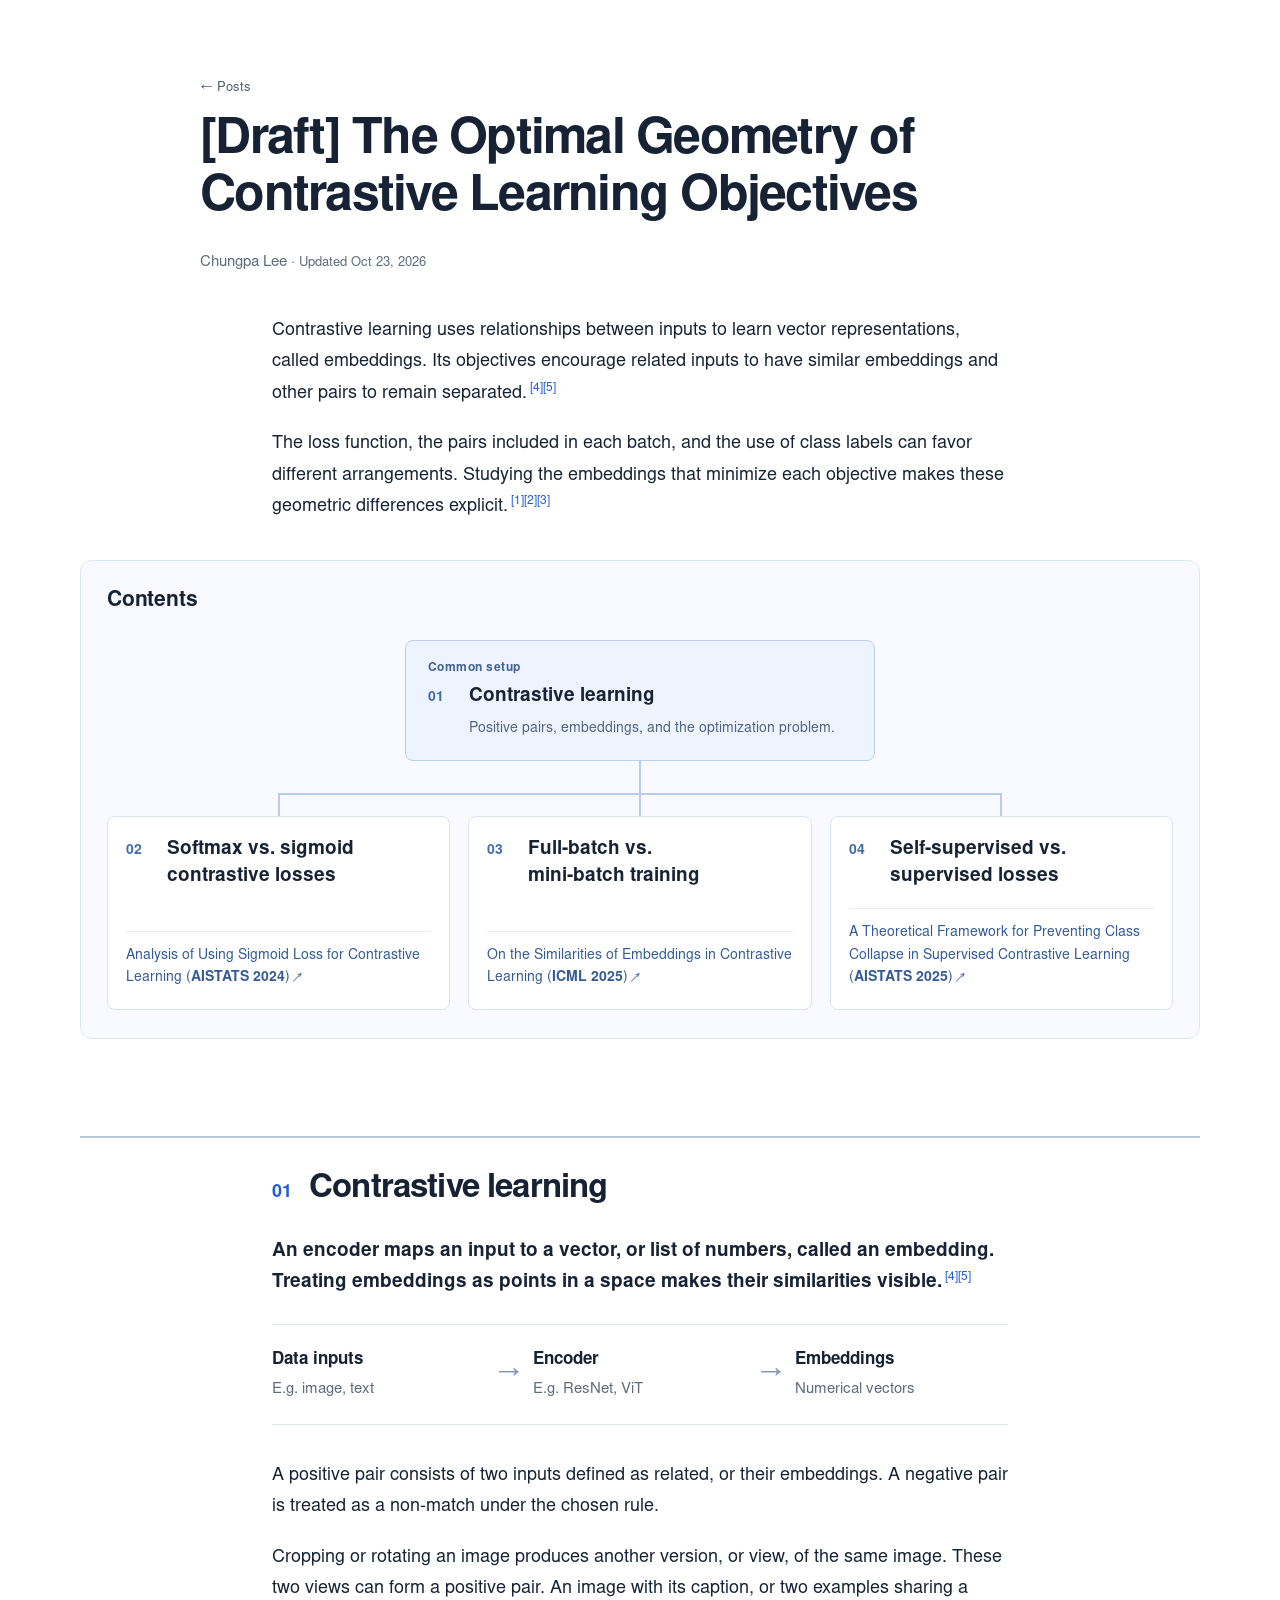
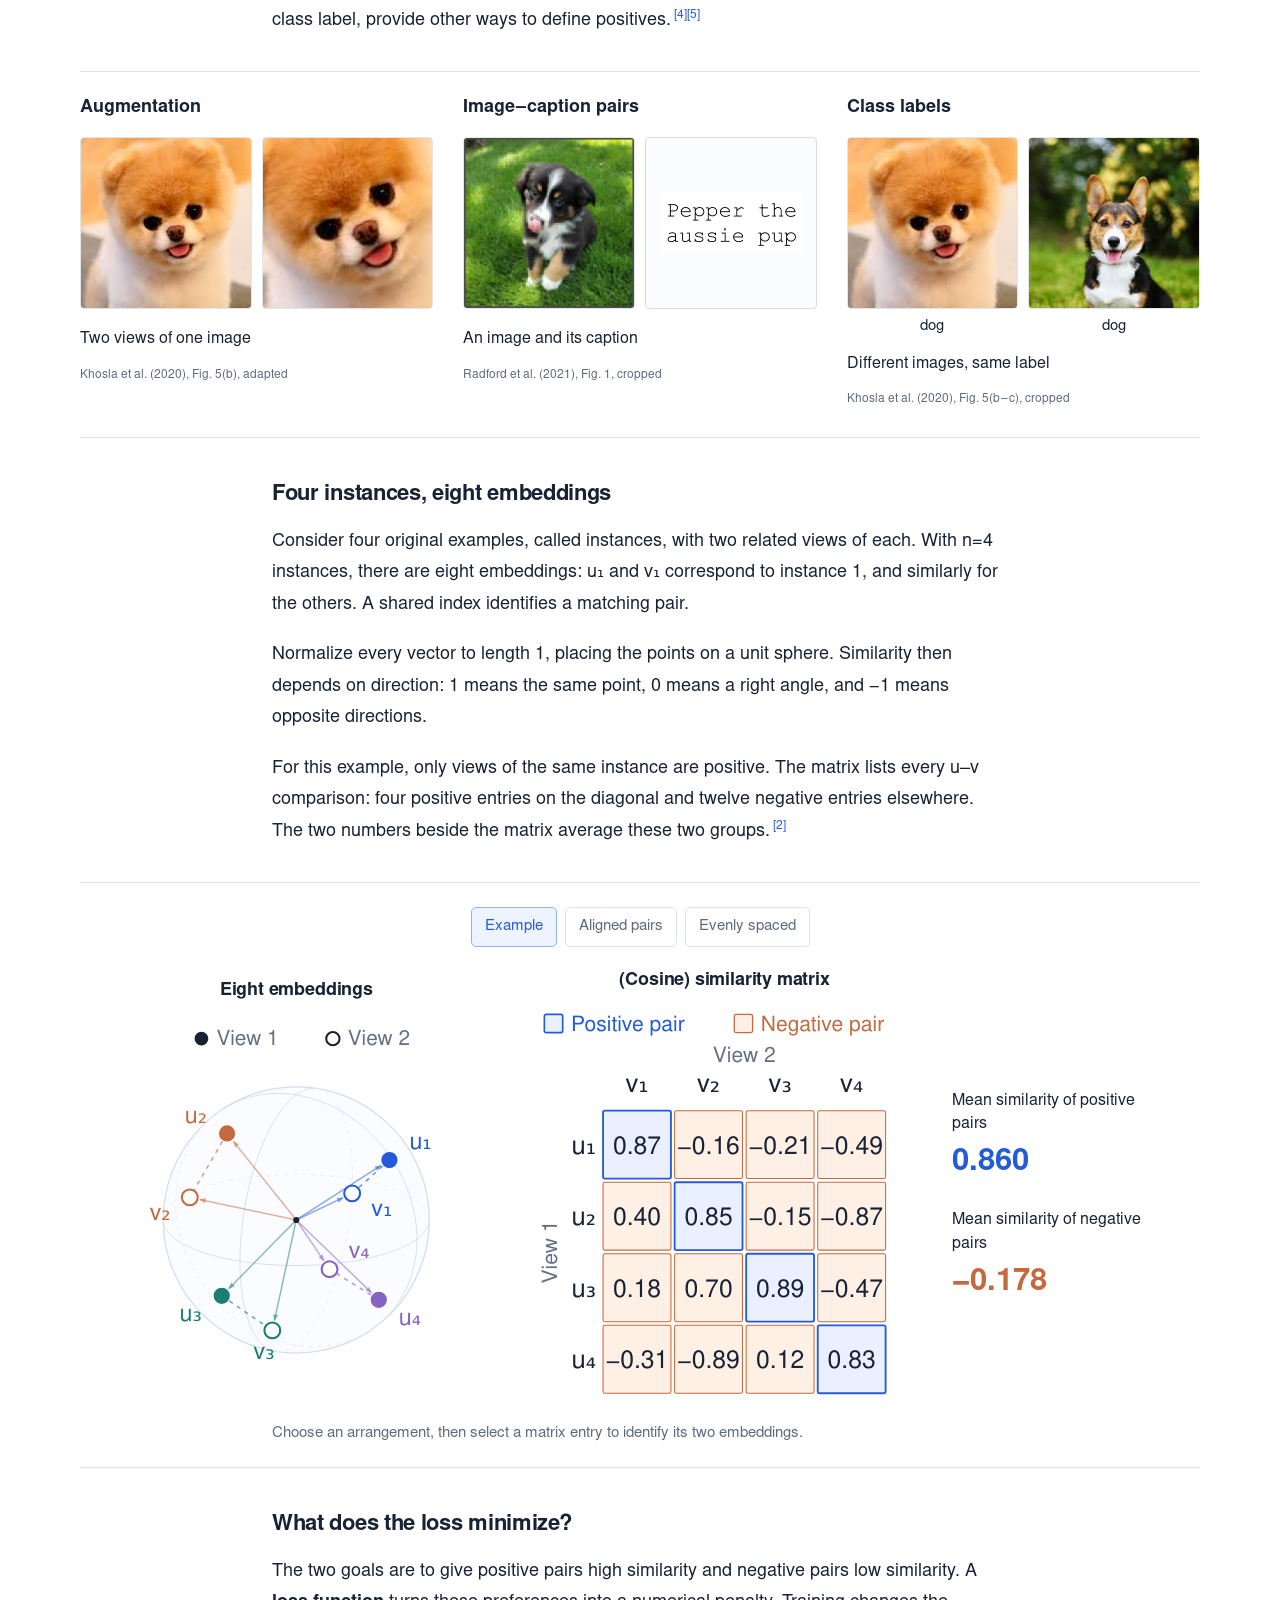
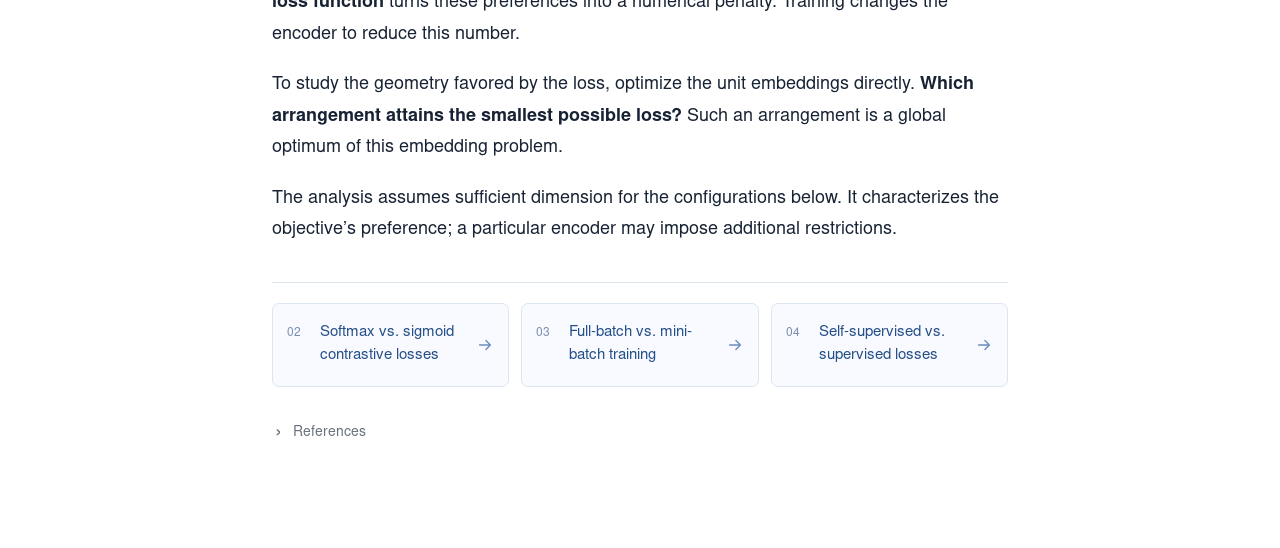
==== 0/index.html @ c1148799 "Publish draft contrastive learning post with original three-pair temperature example" ====
<!doctype html>
<html lang="en"><head><meta charset="utf-8"><meta name="viewport" content="width=device-width, initial-scale=1"><meta name="color-scheme" content="light"><title>[Draft] The Optimal Geometry of Contrastive Learning Objectives</title><meta name="description" content="Interactive explanations of InfoNCE and sigmoid loss, mini-batch embedding similarities, and class collapse in supervised contrastive learning.">
<meta name="author" content="Chungpa Lee">
<meta name="robots" content="index, follow, max-image-preview:large">
<meta property="og:type" content="article">
<meta property="og:title" content="[Draft] The Optimal Geometry of Contrastive Learning Objectives">
<meta property="og:description" content="Interactive explanations of InfoNCE and sigmoid loss, mini-batch embedding similarities, and class collapse in supervised contrastive learning.">
<meta property="og:url" content="https://blog.chungpa.com/0/">
<meta property="og:site_name" content="Chungpa Lee">
<meta property="og:locale" content="en_US">
<meta property="og:image" content="https://blog.chungpa.com/0/assets/contrastive-learning-preview.png">
<meta property="og:image:type" content="image/png">
<meta property="og:image:width" content="1200">
<meta property="og:image:height" content="630">
<meta property="og:image:alt" content="Embedding diagrams for loss functions, mini-batches, and class collapse.">
<meta property="article:author" content="https://www.chungpa.com/">
<meta property="article:modified_time" content="2026-10-23T00:25:59-07:00">
<meta name="twitter:card" content="summary_large_image">
<meta name="twitter:title" content="[Draft] The Optimal Geometry of Contrastive Learning Objectives">
<meta name="twitter:description" content="Interactive explanations of InfoNCE and sigmoid loss, mini-batch embedding similarities, and class collapse in supervised contrastive learning.">
<meta name="twitter:image" content="https://blog.chungpa.com/0/assets/contrastive-learning-preview.png">
<meta name="twitter:image:alt" content="Embedding diagrams for loss functions, mini-batches, and class collapse.">
<link rel="canonical" href="https://blog.chungpa.com/0/">
<script type="application/ld+json" id="article-structured-data">
{
  "@context": "https://schema.org",
  "@type": "BlogPosting",
  "@id": "https://blog.chungpa.com/0/#article",
  "url": "https://blog.chungpa.com/0/",
  "mainEntityOfPage": {
    "@type": "WebPage",
    "@id": "https://blog.chungpa.com/0/"
  },
  "headline": "[Draft] The Optimal Geometry of Contrastive Learning Objectives",
  "description": "Interactive explanations of InfoNCE and sigmoid loss, mini-batch embedding similarities, and class collapse in supervised contrastive learning.",
  "inLanguage": "en",
  "author": {
    "@type": "Person",
    "name": "Chungpa Lee",
    "url": "https://www.chungpa.com/",
    "@id": "https://www.chungpa.com/#person"
  },
  "dateModified": "2026-10-23T00:25:59-07:00",
  "isAccessibleForFree": true,
  "image": {
    "@type": "ImageObject",
    "url": "https://blog.chungpa.com/0/assets/contrastive-learning-preview.png",
    "width": 1200,
    "height": 630
  },
  "articleSection": [
    "Contrastive learning",
    "Softmax vs. sigmoid contrastive losses",
    "Full-batch vs. mini-batch training",
    "Self-supervised vs. supervised losses"
  ],
  "about": [
    {
      "@type": "Thing",
      "name": "Contrastive learning"
    },
    {
      "@type": "Thing",
      "name": "InfoNCE loss"
    },
    {
      "@type": "Thing",
      "name": "Sigmoid loss"
    },
    {
      "@type": "Thing",
      "name": "Mini-batches"
    },
    {
      "@type": "Thing",
      "name": "Class collapse"
    }
  ],
  "citation": [
    {
      "@type": "ScholarlyArticle",
      "@id": "https://proceedings.mlr.press/v238/lee24a.html",
      "url": "https://proceedings.mlr.press/v238/lee24a.html",
      "name": "Analysis of Using Sigmoid Loss for Contrastive Learning",
      "sameAs": "https://arxiv.org/abs/2402.12613",
      "author": [
        {
          "@type": "Person",
          "name": "Chungpa Lee"
        },
        {
          "@type": "Person",
          "name": "Joonhwan Chang"
        },
        {
          "@type": "Person",
          "name": "Jy-yong Sohn"
        }
      ],
      "isPartOf": {
        "@type": "PublicationVolume",
        "volumeNumber": "238",
        "isPartOf": {
          "@type": "Periodical",
          "name": "Proceedings of Machine Learning Research"
        }
      },
      "pageStart": "1747",
      "pageEnd": "1755"
    },
    {
      "@type": "ScholarlyArticle",
      "@id": "https://proceedings.mlr.press/v267/lee25v.html",
      "url": "https://proceedings.mlr.press/v267/lee25v.html",
      "name": "On the Similarities of Embeddings in Contrastive Learning",
      "sameAs": "https://arxiv.org/abs/2506.09781",
      "author": [
        {
          "@type": "Person",
          "name": "Chungpa Lee"
        },
        {
          "@type": "Person",
          "name": "Sehee Lim"
        },
        {
          "@type": "Person",
          "name": "Kibok Lee"
        },
        {
          "@type": "Person",
          "name": "Jy-Yong Sohn"
        }
      ],
      "isPartOf": {
        "@type": "PublicationVolume",
        "volumeNumber": "267",
        "isPartOf": {
          "@type": "Periodical",
          "name": "Proceedings of Machine Learning Research"
        }
      },
      "pageStart": "33404",
      "pageEnd": "33434"
    },
    {
      "@type": "ScholarlyArticle",
      "@id": "https://proceedings.mlr.press/v258/lee25a.html",
      "url": "https://proceedings.mlr.press/v258/lee25a.html",
      "name": "A Theoretical Framework for Preventing Class Collapse in Supervised Contrastive Learning",
      "sameAs": "https://arxiv.org/abs/2503.08203",
      "author": [
        {
          "@type": "Person",
          "name": "Chungpa Lee"
        },
        {
          "@type": "Person",
          "name": "Jeongheon Oh"
        },
        {
          "@type": "Person",
          "name": "Kibok Lee"
        },
        {
          "@type": "Person",
          "name": "Jy-yong Sohn"
        }
      ],
      "isPartOf": {
        "@type": "PublicationVolume",
        "volumeNumber": "258",
        "isPartOf": {
          "@type": "Periodical",
          "name": "Proceedings of Machine Learning Research"
        }
      },
      "pageStart": "487",
      "pageEnd": "495"
    },
    {
      "@type": "ScholarlyArticle",
      "@id": "https://arxiv.org/abs/1807.03748",
      "url": "https://arxiv.org/abs/1807.03748",
      "name": "Representation Learning with Contrastive Predictive Coding",
      "identifier": "arXiv:1807.03748",
      "datePublished": "2018",
      "author": [
        {
          "@type": "Person",
          "name": "Aaron van den Oord"
        },
        {
          "@type": "Person",
          "name": "Yazhe Li"
        },
        {
          "@type": "Person",
          "name": "Oriol Vinyals"
        }
      ]
    }
  ],
  "hasPart": [
    {
      "@type": "WebPageElement",
      "@id": "https://blog.chungpa.com/0/#infonce-and-sigmoid",
      "url": "https://blog.chungpa.com/0/#infonce-and-sigmoid",
      "name": "Softmax vs. sigmoid contrastive losses",
      "citation": {
        "@id": "https://proceedings.mlr.press/v238/lee24a.html"
      }
    },
    {
      "@type": "WebPageElement",
      "@id": "https://blog.chungpa.com/0/#full-and-mini-batches",
      "url": "https://blog.chungpa.com/0/#full-and-mini-batches",
      "name": "Full-batch vs. mini-batch training",
      "citation": {
        "@id": "https://proceedings.mlr.press/v267/lee25v.html"
      }
    },
    {
      "@type": "WebPageElement",
      "@id": "https://blog.chungpa.com/0/#class-information",
      "url": "https://blog.chungpa.com/0/#class-information",
      "name": "Self-supervised vs. supervised losses",
      "citation": {
        "@id": "https://proceedings.mlr.press/v258/lee25a.html"
      }
    }
  ],
  "isPartOf": {
    "@type": "WebSite",
    "@id": "https://blog.chungpa.com/#website",
    "url": "https://blog.chungpa.com/",
    "name": "Chungpa Lee — Research notes"
  }
}
</script><style>@font-face{font-family:Deck;src:url('assets/math-font-7c25be4d7815.otf') format('opentype');font-weight:400;font-display:swap}
@font-face{font-family:Deck;src:url('assets/math-font-7f33328e6b4d.otf') format('opentype');font-weight:600 900;font-display:swap}
/* Scoped styles for native inline scientific figures. */
.bsg-comparison{display:grid;grid-template-columns:repeat(2,minmax(0,1fr));gap:28px;align-items:start}
.bsg-panel,.bsg-geometry{min-width:0;color:#172334}
.bsg-panel-heading{display:flex;align-items:baseline;justify-content:space-between;gap:12px;margin:0 0 4px}
.bsg-panel-heading h4{margin:0;font-family:inherit;font-size:20px;line-height:1.4;font-weight:650}
.bsg-phase{font-size:16px;color:#5e6b7d;line-height:1.4}
.bsg-svg{display:block;width:100%;height:auto;font-family:inherit}
.bsg-legend{display:flex;justify-content:center;align-items:center;gap:20px;margin:2px 0 0;font-size:16px;line-height:1.4;color:#5e6b7d}
.bsg-legend span{display:inline-flex;align-items:center;gap:7px}
.bsg-dot{display:inline-block;width:9px;height:9px;flex:none;border:1.8px solid #172334;border-radius:50%;background:#172334}
.bsg-hollow{background:white}
.bsg-metrics{display:grid;grid-template-columns:repeat(3,minmax(0,1fr));gap:10px;margin:0 0 18px;padding:0;text-align:center}
.bsg-metrics>div{min-width:0}
.bsg-metrics dt{display:flex;align-items:flex-end;justify-content:center;min-height:2.5em;margin:0;font-size:16px;line-height:1.25;color:#5e6b7d;font-weight:400}
.bsg-metrics dd{margin:4px 0 0;font-size:23px;font-weight:600;line-height:1.25;font-variant-numeric:tabular-nums}
.bsg-profile-heading{display:flex;justify-content:space-between;align-items:baseline;gap:8px;margin:3px 0 4px;font-size:16px;line-height:1.4}
.bsg-muted{color:#5e6b7d}.bsg-minimum{white-space:nowrap}
@media(max-width:760px){.bsg-comparison{grid-template-columns:minmax(0,1fr);gap:30px}.bsg-panel+.bsg-panel{border-top:1px solid #dce3ec;padding-top:24px}}

.bb17-svg{display:block;width:100%;height:auto;overflow:visible;font-family:inherit}
.bb17-moments{font-family:inherit;color:#172334;font-size:16px;line-height:1.35}
.bb17-table{width:100%;border-collapse:collapse;font-variant-numeric:tabular-nums}
.bb17-table th,.bb17-table td{padding:8px 2px;text-align:center;white-space:nowrap}
.bb17-table thead th{font-weight:600;font-size:16px;border-bottom:1px solid #dce3ec}
.bb17-table th:first-child{text-align:left}
.bb17-table tbody th{font-size:16px;font-weight:400}
.bb17-table tbody td{font-size:20px;font-weight:600}
.bb17-distribution{margin-top:14px}
.bb17-statuses{border-top:1px solid #dce3ec;margin-top:8px;padding-top:9px}
.bb17-status{display:flex;align-items:baseline;justify-content:space-between;gap:12px;margin:5px 0;color:#5e6b7d;font-size:16px}
.bb17-status strong{font-weight:600}
.bb17-optimum{color:#245bd7}
.bb17-optimum span{font-weight:600}
/* Recommended host grid: avoid horizontal padding inside SVG panels.
 * Stack on narrower screens instead of shrinking into thin columns,
 * so labels stay readable on phones instead of shrinking into thin columns.
 */
.bb17-grid{display:grid;grid-template-columns:repeat(3,minmax(0,1fr));gap:22px;align-items:start}
.bb17-panel{min-width:0}
.bb17-panel h3{font-size:18px;line-height:1.35;margin:0 0 12px;font-weight:600}
@media(max-width:960px){.bb17-grid{grid-template-columns:1fr;gap:30px}.bb17-panel{width:100%;max-width:440px;margin:0 auto}}

.blog-loss-v17{display:grid;grid-template-columns:repeat(2,minmax(0,1fr));gap:24px;width:100%;min-width:0;color:#172334;font-family:inherit}
.blog-loss-v17 *{box-sizing:border-box}
.blog-loss-v17 .blv-panel{min-width:0;margin:0;padding:24px 20px;border:1px solid #dce3ea;border-radius:16px;background:#fff}
.blog-loss-v17 .blv-panel h3{margin:0 0 18px;font-size:22px;line-height:1.2;color:#172334}
.blog-loss-v17 .blv-full-formula{display:flex;flex-direction:column;align-items:flex-start;gap:10px;min-height:194px;max-width:100%;margin-bottom:18px}
.blog-loss-v17 .blv-equation-label{font-family:Georgia,'Times New Roman',serif;font-size:22px;line-height:1.3}
.blog-loss-v17 .blv-equation-label sub{font-size:13px}
.blog-loss-v17 .blv-math{display:block;max-width:100%;width:auto;height:auto;max-height:76px;object-fit:contain;object-position:left center}
.blog-loss-v17 .blv-full-formula .blv-math{width:100%;height:auto;max-height:67px;object-fit:contain;object-position:left center}
.blog-loss-v17 .blv-controls{display:grid;gap:7px;margin:0 0 14px;min-height:73px}
.blog-loss-v17 .blv-group-row{display:grid;grid-template-columns:repeat(3,minmax(0,1fr));gap:6px}
.blog-loss-v17 .blv-group{appearance:none;border:1px solid #d5dde6;border-radius:7px;background:#fff;color:#44526a;padding:7px 4px;font:inherit;font-size:13px;line-height:1.1;cursor:pointer}
.blog-loss-v17 .blv-group.is-selected{background:var(--blv-pale);border-color:var(--blv-color);color:var(--blv-color);font-weight:650}
.blog-loss-v17 .blv-group:focus-visible,.blog-loss-v17 button.blv-cell:focus-visible,.blog-loss-v17 summary:focus-visible{outline:3px solid #91b4fb;outline-offset:3px}
.blog-loss-v17 .blv-sig-legend{display:flex;align-items:center;justify-content:center;gap:20px;min-height:73px;margin-bottom:14px;font-size:13px}
.blog-loss-v17 .blv-positive{color:#245bd7}.blog-loss-v17 .blv-negative{color:#b96034}
.blog-loss-v17 .blv-sig-legend span:before{content:'';display:inline-block;width:9px;height:9px;margin-right:7px;border-radius:50%;background:currentColor}
.blog-loss-v17 .blv-matrix{display:grid;grid-template-columns:27px repeat(3,minmax(0,1fr));grid-template-rows:24px repeat(3,minmax(50px,auto));gap:6px;max-width:360px;width:100%;margin:0 auto}
.blog-loss-v17 .blv-axis{display:flex;align-items:center;justify-content:center;font-family:Georgia,'Times New Roman',serif;font-size:19px;line-height:1}
.blog-loss-v17 .blv-cell{display:flex;align-items:center;justify-content:center;border:1px solid #e0e5ec;border-radius:7px;background:#f8fafc;color:#778394;min-width:0;padding:12px 2px;min-height:50px;font-family:Georgia,'Times New Roman',serif;font-size:clamp(14px,1.45vw,19px);line-height:1.2}
.blog-loss-v17 button.blv-cell{appearance:none;cursor:pointer;color:#b96034;background:#fff9f4}
.blog-loss-v17 button.blv-cell.is-positive{color:#245bd7;background:#f5f8ff}
.blog-loss-v17 .blv-cell.is-selected{color:var(--blv-color);background:var(--blv-pale);border:2px solid var(--blv-color);padding:11px 1px;font-weight:600}
.blog-loss-v17 .blv-selected-term{min-height:102px;margin:19px 0 0;display:flex;flex-direction:column;gap:10px;align-items:flex-start}
.blog-loss-v17 .blv-term-label{font-size:13px;line-height:1.2;font-weight:600}
.blog-loss-v17 .blv-selected-term .blv-math{max-height:65px;width:100%}
.blog-loss-v17 .blv-expanded{margin-top:12px;border-top:1px solid #e2e7ed;padding-top:14px}
.blog-loss-v17 .blv-expanded summary{cursor:pointer;font-size:13px;font-weight:600;line-height:1.4;color:#47566d}
.blog-loss-v17 .blv-contribution-sum{display:grid;gap:13px;padding-top:17px}
.blog-loss-v17 .blv-contribution{display:grid;grid-template-columns:17px minmax(0,1fr);gap:8px;align-items:center}
.blog-loss-v17 .blv-plus{font-size:24px;color:#68778b}
.blog-loss-v17 .blv-contribution .blv-term-label{margin-bottom:7px}
.blog-loss-v17 .blv-contribution .blv-math{width:100%;max-height:63px}
@media(max-width:700px){.blog-loss-v17{grid-template-columns:1fr;gap:20px}.blog-loss-v17 .blv-panel{padding:20px 16px}.blog-loss-v17 .blv-full-formula{min-height:0}.blog-loss-v17 .blv-math{max-height:78px}.blog-loss-v17 .blv-full-formula .blv-math{max-height:78px}.blog-loss-v17 .blv-cell{font-size:18px}.blog-loss-v17 .blv-sig-legend{min-height:33px}.blog-loss-v17 .blv-selected-term{min-height:0;margin-bottom:20px}.blog-loss-v17 .blv-selected-term .blv-math{max-height:70px}.blog-loss-v17 .blv-controls{min-height:0}.blog-loss-v17 .blv-panel h3{font-size:21px}}
@media(max-width:360px){.blog-loss-v17 .blv-panel{padding:18px 12px}.blog-loss-v17 .blv-matrix{grid-template-columns:22px repeat(3,minmax(0,1fr));gap:5px}.blog-loss-v17 .blv-cell{font-size:16px}.blog-loss-v17 .blv-group{font-size:12px}}

.blog-pairs-v18{width:100%;max-width:1040px;margin:0 auto;container-type:inline-size;container-name:bp18;color:#172334}
.bp18-toolbar{display:flex;align-items:center;justify-content:space-between;gap:12px;flex-wrap:wrap;margin:0 0 22px}
.bp18-status{margin:0!important;font-size:17px;line-height:1.4}
.bp18-overview{min-height:42px;font:inherit;font-size:15px;line-height:1.3;border:1px solid #cfd8e3;background:white;border-radius:6px;padding:9px 12px;color:#172334;cursor:pointer}
.bp18-overview[aria-pressed=true]{background:#edf2f8;border-color:#65778c}
.bp18-overview:focus-visible{outline:2px solid #245bd7;outline-offset:3px}
.bp18-grid{display:grid;grid-template-columns:minmax(0,1fr) minmax(0,1fr);gap:28px}
.bp18-panel{min-width:0}
.bp18-title{display:flex;align-items:baseline;justify-content:center;gap:10px;margin:0!important;font:inherit;font-size:20px;font-weight:650;line-height:1.4;white-space:nowrap}
.bp18-symbol{font-family:Georgia,'Times New Roman',serif;font-size:1.2em;line-height:1;display:inline-block;font-weight:400;white-space:nowrap}
.bp18-symbol sub{font-size:.62em;vertical-align:-.18em;margin-left:1px}
.bp18-subtitle{font-size:16px;line-height:1.4;text-align:center;margin:6px 0 18px!important;min-height:23px}
.bp18-panel>svg{display:block;width:100%;height:auto;overflow:visible;font-family:inherit}
.bp18-group-name{fill:#647184}
.bp18-edge{pointer-events:none;stroke-linecap:round;stroke-linejoin:round}
.bp18-edge.positive{stroke:#2f6d4c;stroke-width:2.8;stroke-dasharray:2 6}
.bp18-edge.negative{stroke:#738196;stroke-width:2.1;opacity:.76}
.bp18-node{cursor:pointer;outline:none;-webkit-tap-highlight-color:transparent}
.bp18-node text{user-select:none;pointer-events:none}
.bp18-node[data-role=anchor] .bp18-node-label{font-weight:700}
.bp18-focus{opacity:0}.bp18-node:focus-visible .bp18-focus{opacity:1}
.bp18-summary{font-size:16px;line-height:1.65;margin:1px 0 0;min-height:56px}
.bp18-summary p{margin:0!important;font-size:inherit;line-height:inherit}
.bp18-summary strong{font-weight:650}.bp18-target{white-space:nowrap}
.bp18-positive-word{color:#2f6d4c}.bp18-negative-word{color:#576a81}
.bp18-legend{display:flex;justify-content:center;gap:14px 24px;flex-wrap:wrap;font-size:16px;line-height:1.4;margin-top:22px}
.bp18-legend>span{display:inline-flex;align-items:center;gap:8px}.bp18-legend>[hidden]{display:none}
.bp18-legend i{display:inline-block;box-sizing:border-box}
.bp18-positive-line{width:27px;border-top:3px dotted #2f6d4c}.bp18-negative-line{width:27px;border-top:2px solid #738196}.bp18-anchor-ring{width:16px;height:16px;border:2px solid #172334;border-radius:50%}
@container bp18 (max-width:760px){.bp18-grid{grid-template-columns:minmax(0,1fr);gap:32px}.bp18-panel{max-width:600px;width:100%;margin:0 auto}.bp18-title{font-size:19px}.bp18-summary{min-height:0}}
@container bp18 (max-width:340px){.bp18-title{font-size:17px;gap:8px}.bp18-toolbar{margin-bottom:20px}}
@supports not (container-type:inline-size){@media(max-width:800px){.bp18-grid{grid-template-columns:minmax(0,1fr)}}}

:root{--ink:#172334;--muted:#5e6b7d;--line:#dce3ec;--blue:#245bd7;--orange:#c56a3e;--green:#197f75;--paper:#fff}
*{box-sizing:border-box}
html{scroll-behavior:smooth;scroll-padding-top:30px}
body{margin:0;background:var(--paper);color:var(--ink);font-family:Deck,Inter,Arial,sans-serif;font-size:18px;line-height:1.75;-webkit-font-smoothing:antialiased}
.article{width:min(1184px,100%);margin:0 auto;padding:72px 32px 96px}
.article-header{max-width:880px;margin:0 auto 40px}
h1{font-size:clamp(32px,4.1vw,50px);font-weight:600;letter-spacing:-.035em;line-height:1.14;margin:0 0 22px;text-wrap:balance}
.dek{font-size:21px;line-height:1.55;color:var(--muted);margin:0 0 22px;max-width:740px}
.byline{font-size:15px;color:var(--muted);margin:0}
.prose{max-width:736px;margin:0 auto}
p{margin:0 0 19px}
.opening{margin-bottom:56px}
.opening-result strong{font-weight:600}
.overview{margin-top:32px}
.overview h2{font-size:20px;line-height:1.4;letter-spacing:-.01em;margin:0 0 13px;font-weight:600}
.overview ol{list-style:none;margin:0;padding:0;border-top:1px solid var(--line)}
.overview li{border-bottom:1px solid var(--line)}
.overview li>a{display:grid;grid-template-columns:40px minmax(0,1fr);gap:12px;padding:17px 0 18px;color:var(--ink);text-decoration:none;border-radius:3px}
.overview li>a:hover{background:#f8faff}
.overview li>a:hover strong{text-decoration:underline;text-decoration-thickness:1px;text-underline-offset:4px}
.overview-number{font-size:15px;color:var(--blue);font-weight:600;padding-top:3px;font-variant-numeric:tabular-nums}
.overview-copy{display:block;min-width:0}
.overview-kind{font-size:12px;line-height:1.4;color:var(--muted);display:block;margin-bottom:3px}
.overview-copy strong{display:block;font-size:19px;line-height:1.4;font-weight:600}
.overview-description{font-size:16px;line-height:1.5;color:var(--muted);display:block;margin-top:5px}
.chapter-header{max-width:736px;margin:0 auto 25px}
.chapter-heading{display:flex;align-items:baseline;gap:17px}
.section-number{flex:0 0 auto;color:var(--blue);font-size:18px;font-weight:600;line-height:1.4;font-variant-numeric:tabular-nums}
.chapter-heading .chapter-title{margin:0;font-size:33px;line-height:1.23;text-wrap:initial}
.section-paper{font-size:15px;line-height:1.5;margin:17px 0 0;padding-left:44px}
.section-venue{font-size:12px;color:var(--muted);display:block;margin-bottom:3px}
.section-paper>a{display:block;text-decoration:none;line-height:1.5}
.section-paper>a:hover{text-decoration:underline}
.section-authors{display:block;color:var(--muted);font-size:13px;margin-top:4px;line-height:1.5}
.section-lead p{font-size:19px;line-height:1.65;margin-bottom:24px}
.section-lead strong{font-weight:550}
.section-lead+.prose h3{margin-top:24px}
.research-question{margin-top:28px}
.implications{margin-top:42px;padding-top:5px}
.implications h3{margin-top:0}
.takeaway{margin-bottom:19px}
.takeaway strong{font-weight:550}
.application-scope,.parameter-note{font-size:16px;line-height:1.65;color:var(--muted)}
.paper-route{border-top:1px solid var(--line);padding-top:16px;margin-top:25px;font-size:15px;line-height:1.6}
.paper-route p{margin:0 0 6px}
.paper-route p:last-child{color:var(--muted)}
.paper-route a{font-weight:500}
.paper-source a{text-decoration:none}
.paper-source a:hover{text-decoration:underline}
.paper-route .paper-authors{font-size:13px;color:var(--muted);line-height:1.55}
.closing h2{font-size:25px;line-height:1.35;font-weight:600;margin:0 0 17px;letter-spacing:-.02em}
.paper-list{padding:0;margin:28px 0 25px;list-style:none;border-top:1px solid var(--line)}
.paper-list li{padding:17px 0 15px;border-bottom:1px solid var(--line)}
.paper-list a{font-size:17px;font-weight:500;line-height:1.45;text-decoration:none;display:block}
.paper-list a:hover{text-decoration:underline}
.paper-venue{font-size:13px;line-height:1.5;color:var(--muted);display:block;margin-top:3px}
.paper-list p{font-size:16px;line-height:1.5;margin:8px 0 0}
.study-scope{font-size:16px;line-height:1.55;color:var(--muted)}
.pair-convention{font-size:16px;line-height:1.65}
.model-equation{display:flex;flex-wrap:wrap;align-items:center;justify-content:center;gap:12px 18px;font-size:18px;line-height:1.6;margin:25px 0 28px}
.model-fraction{display:inline-flex;flex-direction:column;align-items:stretch;text-align:center;line-height:1.65}
.model-fraction>span:first-child{border-bottom:1px solid currentColor;padding:0 8px 2px}
.model-fraction>span:last-child{padding-top:2px}
.model-negative{color:var(--orange)}.model-positive{color:var(--blue)}
.model-properties{width:100%;border-collapse:collapse;font-size:16px;line-height:1.55;margin:25px 0 28px}
.model-properties caption{text-align:left;font-weight:500;color:var(--muted);font-size:15px;padding-bottom:9px}
.model-properties th{font-weight:600;text-align:left;padding:11px 12px;border-top:1px solid var(--line);border-bottom:1px solid var(--line)}
.model-properties td{padding:12px;border-bottom:1px solid var(--line);vertical-align:top}
.model-properties td:first-child{width:49%}.model-properties td:last-child{font-variant-numeric:tabular-nums}
.chapter{margin-top:88px;padding-top:39px;border-top:2px solid #bbc8da;scroll-margin-top:30px}
.chapter-title{max-width:736px;margin:0 auto 27px;font-size:30px;font-weight:600;line-height:1.25;letter-spacing:-.025em;text-wrap:balance}
.prose h3{font-size:22px;line-height:1.4;font-weight:600;letter-spacing:-.014em;margin:40px 0 16px}
.chapter-title+.prose h3{margin-top:0}
a{color:var(--blue);text-decoration-thickness:1px;text-underline-offset:3px}
a:hover{color:#173fa2}
.citation{font-size:12px;line-height:0;white-space:nowrap;margin-left:3px;font-weight:500}
.citation a{text-decoration:none}
.article-figure{margin:34px auto 42px;padding:24px 0 22px;border-top:1px solid var(--line);border-bottom:1px solid var(--line);width:100%;max-width:1120px}
.article-figure>figcaption{font-size:15px;line-height:1.55;color:var(--muted);max-width:736px;margin:20px auto 0}
.article-figure svg{display:block;max-width:100%;height:auto;text-rendering:geometricPrecision}
.figure-heading{font-size:18px;line-height:1.4;margin:0 0 13px;font-weight:600;letter-spacing:-.01em}
.figure-note{font-size:15px;line-height:1.5;color:var(--muted);margin:10px 0 0}
.figure-instruction{font-size:15px;line-height:1.5;color:var(--muted);max-width:736px;margin:0 auto 20px}
.two-panels{display:grid;grid-template-columns:repeat(2,minmax(0,1fr));gap:36px;align-items:start;max-width:920px;margin:0 auto}
.two-panels>div{min-width:0}
.pair-grid{display:grid;grid-template-columns:1.15fr 1fr .7fr;gap:24px;align-items:center}
.pair-grid>div{min-width:0}
.pair-grid .figure-heading{text-align:center}
.pair-means{display:grid;gap:26px;padding:22px 8px 0 15px;margin:0}
.pair-means dt{font-size:16px;line-height:1.45;margin:0;max-width:210px}
.pair-means dd{font-size:31px;font-weight:600;line-height:1.3;margin:7px 0 0;font-variant-numeric:tabular-nums}
.positive-mean dd{color:var(--blue)}.negative-mean dd{color:var(--orange)}
.four-pair-cell{cursor:pointer;outline:none}.four-pair-cell:focus .four-pair-cell-bg,.four-pair-cell:hover .four-pair-cell-bg{stroke:var(--ink);stroke-width:3}
.switches{display:flex;justify-content:center;flex-wrap:wrap;gap:8px;margin:0 0 22px}
button,input{font:inherit}
button{min-height:40px;border:1px solid var(--line);background:white;border-radius:5px;padding:7px 13px;color:var(--muted);cursor:pointer;font-size:15px;line-height:1.35}
button:hover{border-color:#9fb3d4;color:var(--ink)}
button[aria-pressed=true]{background:#eef4ff;color:var(--blue);border-color:#94b2ed}
button:focus-visible,a:focus-visible,summary:focus-visible{outline:2px solid var(--blue);outline-offset:4px}
.control{max-width:620px;margin:0 auto 25px}
.control-heading{display:flex;justify-content:space-between;align-items:baseline;gap:18px;font-size:16px;line-height:1.5;margin-bottom:4px}
.control-heading label{font-weight:500}
output{font-variant-numeric:tabular-nums;font-weight:600;white-space:nowrap}
input[type=range]{display:block;width:100%;height:40px;accent-color:var(--blue);cursor:pointer;margin:0}
.control-endpoints{display:flex;justify-content:space-between;gap:20px;font-size:14px;color:var(--muted);line-height:1.4}
.control-endpoints span:last-child{text-align:right}
.checkbox-control{display:flex;align-items:center;justify-content:center;gap:9px;font-size:15px;margin:15px auto 0;cursor:pointer;width:fit-content}
input[type=checkbox]{width:17px;height:17px;accent-color:var(--blue);margin:0}
.workflow{display:grid;grid-template-columns:1fr 24px 1fr 24px 1fr;gap:12px;align-items:center;max-width:736px;margin:25px auto 36px;padding:24px 0;border-top:1px solid var(--line);border-bottom:1px solid var(--line)}
.workflow strong{font-size:17px;line-height:1.4;font-weight:600;display:block}
.workflow span{font-size:15px;color:var(--muted);display:block;line-height:1.4;margin-top:6px}
.workflow-arrow{font-size:24px;color:#8195b5;text-align:center}
.similar-examples{display:grid;grid-template-columns:repeat(3,minmax(0,1fr));gap:30px}
.similar-example{min-width:0}
.similar-example h3{font-size:18px;line-height:1.4;font-weight:600;margin:0 0 16px}
.similar-example-visual{height:auto;min-height:175px}
.similar-photo-pair{display:grid;grid-template-columns:1fr 1fr;gap:10px;align-items:start}
.similar-frame{aspect-ratio:1;overflow:hidden;border:1px solid #e2e6eb;border-radius:4px;background:#f7f8fa}
.similar-frame img{width:100%;height:100%;object-fit:cover;display:block}
.similar-frame.augmented-view img{transform:rotate(-18deg) scale(1.48)}
.similar-labeled-image{margin:0;min-width:0}
.similar-labeled-image figcaption{text-align:center;font-size:15px;line-height:1.4;margin:7px 0 0}
.similar-clip-pair{display:grid;grid-template-columns:1fr 1fr;gap:10px;align-items:center}
.clip-photo{display:block;aspect-ratio:1;object-fit:cover;width:100%;border:1px solid #e2e6eb;border-radius:4px}
.similar-caption-box{display:flex;align-items:center;justify-content:center;aspect-ratio:1;border:1px solid #d4deeb;border-radius:4px;padding:14px;background:#fafcff}
.clip-caption{display:block;width:100%;height:auto}
.similar-relation{font-size:16px;line-height:1.4;margin:16px 0 8px}
.similar-credit{font-size:12px;line-height:1.5;color:var(--muted);text-decoration:none;display:inline-block}
.similar-credit:hover{text-decoration:underline}
.equation{font-family:Georgia,'Times New Roman',serif;font-size:29px;line-height:1.75;text-align:center;margin:22px 0 28px;letter-spacing:.015em}
.equation sub{font-size:.54em;margin-right:.12em}
.equation i{font-weight:400}
.definitions{display:flex;gap:35px;max-width:736px;margin:26px auto 0;font-size:16px;line-height:1.5}
.definitions p{margin:0;flex:1}.definitions strong{font-weight:600}
.bb17-panel h3{font-size:18px!important;margin:0 0 13px!important}
.bb17-stage{font-size:16px;font-weight:500;line-height:1.5;margin:0 auto 8px;max-width:620px;color:var(--ink)}
.bb17-grid{margin-top:28px}
.bsg-comparison{max-width:900px;margin:0 auto}
.bsg-svg{font-family:Deck,Arial,sans-serif}
.references{max-width:736px;margin:64px auto 0;padding-top:30px;border-top:1px solid var(--line)}
.references h2{font-size:21px;line-height:1.4;margin:0 0 20px;font-weight:600}
.references ol{padding-left:22px;margin:0;font-size:14px;line-height:1.65}
.references li{padding-left:4px;margin:0 0 16px;scroll-margin-top:20px}
.references .source-authors{display:block;color:var(--muted);font-size:13px}
.references a{text-decoration:none}.references a:hover{text-decoration:underline}
.closing{margin-top:34px}
.blv-pair-expression{white-space:nowrap;font-weight:400}
.blv-pair-expression sub{font-size:.72em;vertical-align:-.22em;line-height:0}
.blv-pair-expression sup{font-size:.65em;vertical-align:.43em;line-height:0;margin-left:.02em}
noscript p{padding:12px 16px;border:1px solid var(--line);font-size:16px}
@media(max-width:960px){.pair-grid{grid-template-columns:1fr 1fr;gap:20px}.pair-means{grid-column:1/-1;grid-template-columns:1fr 1fr;max-width:570px;width:100%;margin:0 auto;padding:8px 0 0;text-align:center;gap:24px}.pair-means dt{max-width:none}.similar-examples{gap:18px}.similar-example-visual{min-height:128px}.two-panels{gap:24px}}
@media(max-width:760px){.article{padding:44px 22px 60px}.article-header{margin-bottom:30px}.dek{font-size:19px}.opening{margin-bottom:40px}.chapter{margin-top:48px;padding-top:32px}.chapter-title{font-size:27px;margin-bottom:24px}.prose h3{font-size:21px;margin-top:32px}.two-panels{grid-template-columns:minmax(0,1fr);gap:30px;max-width:440px}.similar-examples{grid-template-columns:1fr;max-width:440px;margin:auto;gap:28px}.similar-example-visual{min-height:0}.similar-relation{margin-top:12px}.similar-example h3{margin-bottom:12px}.article-figure{margin:26px auto 34px;padding:20px 0}.control{margin-bottom:20px}.definitions{display:block;margin:22px auto 0}.definitions p+p{margin-top:9px}.equation{font-size:26px}.workflow{grid-template-columns:1fr 18px 1fr 18px 1fr;gap:8px}.workflow strong{font-size:15px}.workflow span{font-size:13px}.workflow-arrow{font-size:21px}}
@media(max-width:560px){body{font-size:17px;line-height:1.72}.article{padding-left:18px;padding-right:18px}.pair-grid{grid-template-columns:minmax(0,1fr);gap:26px}.pair-grid>div{max-width:440px;width:100%;margin:0 auto}.pair-grid>div:nth-child(2){max-width:390px}.pair-means{gap:20px;padding:0}.pair-means dt{font-size:15px}.pair-means dd{font-size:28px}.figure-heading{font-size:17px}.switches{gap:6px}.switches button{font-size:14px;padding:7px 10px}.control-heading{gap:8px}.control-endpoints{font-size:13px}.workflow{grid-template-columns:1fr;gap:10px;text-align:center;max-width:330px;padding:20px 0}.workflow-arrow{transform:rotate(90deg);line-height:1}.workflow strong{font-size:16px}.workflow span{font-size:14px;margin-top:2px}.equation{font-size:23px;letter-spacing:0}.bsg-metrics dd{font-size:22px}}
@media(prefers-reduced-motion:reduce){html{scroll-behavior:auto}}
@media(max-width:760px){.chapter-header{margin-bottom:23px}.chapter-heading{gap:13px}.chapter-heading .chapter-title{font-size:29px}.section-number{font-size:16px}.section-paper{padding-left:36px}.section-lead p{font-size:18px}.overview li>a{grid-template-columns:30px minmax(0,1fr);gap:10px}.overview-description{font-size:15px}.implications{margin-top:32px}}
@media(max-width:400px){.chapter-heading .chapter-title{font-size:27px}.section-paper{padding-left:0}.overview-copy strong{font-size:18px}.overview-kind{font-size:12px}.overview-description{font-size:15px}}
@media print{html{scroll-behavior:auto}body{font-size:11pt;line-height:1.55}.article{padding:0;width:100%}h1{font-size:30pt}.chapter{margin-top:28pt;padding-top:18pt}.chapter-title{font-size:21pt}.article-figure{break-inside:avoid;padding:12pt 0;margin:20pt 0}.switches,.control input,.checkbox-control,.figure-instruction{display:none}.control{margin-bottom:10pt}a{color:inherit}.references a:after{content:' (' attr(href) ')';font-size:8pt;overflow-wrap:anywhere}.article-header{margin-bottom:24pt}.two-panels,.bsg-comparison{grid-template-columns:1fr 1fr}.pair-grid{grid-template-columns:1fr 1fr}.bb17-grid{grid-template-columns:repeat(3,1fr);gap:12pt}.bb17-panel{max-width:none}.similar-examples{grid-template-columns:repeat(3,1fr);max-width:none}.workflow{grid-template-columns:1fr 24px 1fr 24px 1fr;max-width:736px}.workflow-arrow{transform:none}.control-heading{font-size:11pt}.article-figure>figcaption{font-size:9pt}}

.reading-guide{font-size:16px;line-height:1.65;color:var(--muted);margin:26px auto 0}
.reading-guide a{font-weight:500}
/* Let the equations and figures sit directly in the article. */
.blog-loss-v17{max-width:940px;margin:0 auto;gap:36px}
.blog-loss-v17 .blv-panel{padding:0;border:0;border-radius:0}
.blog-loss-v17 .blv-controls button,.blog-loss-v17 .blv-term-label,.blog-loss-v17 .blv-expanded summary,.blog-loss-v17 .blv-sig-legend{font-size:15px}
.blog-loss-v17 .blv-group{min-height:36px}
.blog-loss-v17 .blv-expanded summary{min-height:35px}
@media(max-width:700px){.blog-loss-v17{max-width:440px;gap:30px}.blog-loss-v17 .blv-panel+.blv-panel{border-top:1px solid #dce3ec;padding-top:25px}.blog-loss-v17 .blv-panel{padding-left:0;padding-right:0}}
@font-face{font-family:ArticleMath;src:url('assets/text-font-94bc41d57be6.woff') format('woff');font-display:swap}

.overview{padding:25px 27px 8px;border:1px solid var(--line);border-radius:8px;background:#fafcff}
.overview .reading-guide{margin:0 0 20px;font-size:16px;line-height:1.65;color:var(--muted)}
.overview .reading-guide strong{font-weight:550;color:var(--ink)}
.overview li:last-child{border-bottom:0}
.overview li>a:hover{background:#eef4ff}
.overview-description{font-size:15px;line-height:1.5}
.math-details{margin-top:27px;margin-bottom:32px;border:1px solid #d1dce9;border-radius:7px;background:#fff;overflow:hidden}
.math-details>summary{display:flex;align-items:center;gap:12px;list-style:none;cursor:pointer;padding:15px 19px;background:#f7f9fc;font-size:16px;line-height:1.45;font-weight:550}
.math-details>summary::-webkit-details-marker{display:none}
.math-details>summary:before{content:'›';font-size:24px;line-height:1;transform:rotate(0);color:var(--blue);width:12px;text-align:center;font-weight:400}
.math-details[open]>summary:before{transform:rotate(90deg)}
.math-details[open]>summary{border-bottom:1px solid var(--line)}
.math-details .details-model{font-size:14px;color:var(--muted);font-weight:400;margin-left:auto}
.math-details-body{padding:5px 24px 22px;font-size:16px;line-height:1.7;min-width:0}
.math-details-body h4{font-size:18px;line-height:1.4;font-weight:600;letter-spacing:-.01em;margin:27px 0 13px}
.math-details-body p{margin:0 0 15px}
.math-details-body p:last-child{margin-bottom:0}
.math-details math{font-family:ArticleMath,'Latin Modern Math','Cambria Math',math;font-weight:400;line-height:normal;letter-spacing:0}
.math-details math[display=inline]{font-size:1.075em}
.math-scroll{max-width:100%;overflow-x:auto;overflow-y:hidden;padding:9px 1px 14px;margin:7px 0 14px;scrollbar-width:thin}
.math-scroll>math{font-size:20px;min-width:min-content;width:max-content;margin:0 auto}
.math-details mtable[columnalign="right left"] mtd:first-child{text-align:right}
.math-details mtable[columnalign="right left"] mtd:nth-child(2){text-align:left}
.math-pair{display:grid;grid-template-columns:1fr 1fr;gap:12px;min-width:0}
.math-pair .math-scroll{min-width:0}
.math-property-table{width:100%;table-layout:fixed;border-collapse:collapse;font-size:15px;line-height:1.5;margin:18px 0 24px}
.math-property-table th{text-align:left;padding:10px 11px;font-weight:550;border-top:1px solid var(--line);border-bottom:1px solid var(--line)}
.math-property-table th:first-child{width:45%}
.math-property-table td{padding:13px 11px;vertical-align:middle;border-bottom:1px solid var(--line)}
.math-property-table math{font-size:18px!important}
.details-source{display:block;font-size:13px;color:var(--muted);line-height:1.5;padding-top:8px}
@media(max-width:600px){
 .overview{padding:21px 18px 6px}
 .overview .reading-guide{font-size:15px}
 .overview-description{font-size:14px}
 .math-details-body{padding:3px 17px 19px;font-size:15px;line-height:1.72}
 .math-details-body h4{font-size:17px}
 .math-details>summary{padding:14px 15px;font-size:15px}
 .math-pair{grid-template-columns:1fr;gap:0}
 .math-scroll>math{font-size:18px}
 .math-property-table{display:block;table-layout:auto}
 .math-property-table thead{display:none}
 .math-property-table tbody{display:block}
 .math-property-table tr{display:block;padding:12px 0;border-bottom:1px solid var(--line)}
 .math-property-table tr:first-child{border-top:1px solid var(--line)}
 .math-property-table td{display:block;padding:0;border:0}
 .math-property-table td:first-child{margin-bottom:9px;font-weight:500}
 .math-property-table td:last-child{padding-left:8px}
}

.overview li{padding:17px 0 18px}
.overview li>a.overview-section{padding:0;align-items:baseline;color:var(--ink);background:none}
.overview-section strong{font-size:19px;line-height:1.4;font-weight:600}
.overview-publication,.overview li>.overview-description{margin:7px 0 0 52px}
.overview-paper-title{font-size:15px;line-height:1.5;display:block;color:#355b96;text-decoration:none;width:fit-content}
.overview-paper-title:hover{text-decoration:underline;color:var(--blue)}
.overview-venue{display:block;font-size:13px;line-height:1.5;color:var(--muted);margin-top:4px}
.overview .reading-guide a{font-weight:400}
.math-reference{display:block;font-size:13px;line-height:1.5;font-weight:400;color:var(--muted);letter-spacing:0;margin-top:4px}
.math-condition{text-align:center;margin:-10px 0 19px;font-size:14px;color:var(--muted);overflow-x:auto;scrollbar-width:thin}
.math-condition math{white-space:nowrap}
.paper-property{margin:24px 0;padding:0 0 10px;border-bottom:1px solid var(--line)}
.paper-property>p{font-size:14px;color:var(--muted)}
.paper-property>p strong{color:var(--ink);font-weight:550}
.paper-property .math-condition{margin-bottom:0}
@media(max-width:760px){.overview-publication,.overview li>.overview-description{margin-left:40px}}
@media(max-width:600px){.overview-section strong{font-size:18px}.overview-paper-title{font-size:14px}.overview-venue{font-size:12px}.math-condition{font-size:12px}.math-reference{font-size:12px}}
</style>
<style id="overview-paths-styles">
.overview.overview-paths{--branch:#b8cbe9;max-width:1120px;margin:36px auto 0;padding:26px 26px 28px;background:#f8faff;border:1px solid #dde6f2;border-radius:12px}
.overview-paths .overview-heading{display:flex;justify-content:space-between;align-items:baseline;gap:16px;flex-wrap:wrap;margin-bottom:24px}
.overview-paths .overview-heading h2{margin:0;font-size:21px}
.overview-paths .reading-guide{margin:0;font-size:14px;line-height:1.5;color:var(--muted)}
.overview-paths .overview-foundation{position:relative;max-width:470px;margin:0 auto;padding:18px 22px 20px;background:#edf3ff;border:1px solid #bdcfee;border-radius:8px}
.overview-paths .overview-kind{font-size:12px;line-height:1.5;font-weight:600;letter-spacing:.04em;color:#42628f;margin:0 0 7px}
.overview-paths a.overview-section{display:grid;grid-template-columns:32px minmax(0,1fr);gap:9px;align-items:baseline;margin:0;padding:0;background:none;color:var(--ink);text-decoration:none;border-radius:2px}
.overview-paths .overview-section strong{font-size:19px;line-height:1.4;font-weight:600}
.overview-paths .overview-section:hover strong{text-decoration:underline;text-decoration-thickness:1px;text-underline-offset:4px}
.overview-paths .overview-number{font-size:14px;line-height:1.5;padding:0;color:#416cac}
.overview-paths .overview-description{margin:7px 0 0 41px;font-size:14px;line-height:1.6;color:#52647d}
.overview-paths .overview-branches{position:relative;margin-top:0;padding-top:32px}
.overview-paths .overview-branches::before{content:"";position:absolute;top:0;left:50%;height:32px;border-left:2px solid var(--branch);transform:translateX(-1px)}
.overview-paths .overview-topics{display:grid;grid-template-columns:repeat(3,minmax(0,1fr));gap:18px;list-style:none;margin:0;padding:23px 0 0;position:relative;border:0}
.overview-paths .overview-topics::before{content:"";position:absolute;top:0;left:calc((100% - 36px)/6);right:calc((100% - 36px)/6);border-top:2px solid var(--branch)}
.overview-paths li.overview-topic{position:relative;display:flex;flex-direction:column;min-width:0;margin:0;padding:20px 18px;border:1px solid #d9e3f0;border-radius:8px;background:#fff}
.overview-paths li.overview-topic::before{content:"";position:absolute;top:-24px;left:50%;height:23px;border-left:2px solid var(--branch);transform:translateX(-1px)}
.overview-paths li.overview-topic:last-child{border-bottom:1px solid #d9e3f0}
.overview-paths .overview-topic .overview-section{flex:1}
.overview-paths .overview-publication{border-top:1px solid #e7ecf4;margin:18px 0 0;padding-top:13px}
.overview-paths .overview-venue{display:inline;margin:0;font-size:inherit;font-weight:650;letter-spacing:0;line-height:inherit;color:inherit}
.overview-paths .overview-publication-tail{white-space:nowrap}
.overview-paths .overview-paper-title{display:block;font-size:14px;line-height:1.6;color:#355b96;text-decoration:none;width:auto}
.overview-paths .overview-paper-title:hover{text-decoration:underline;color:var(--blue)}
.overview-paths .overview-external{font-size:12px;white-space:nowrap}
.overview-paths a:focus-visible,.topic-jumps a:focus-visible{outline:2px solid #245bd7;outline-offset:5px}
.topic-jumps{margin-top:28px;padding-top:18px;border-top:1px solid var(--line)}
.topic-jumps>p{font-size:13px;font-weight:500;color:var(--muted);margin:0 0 11px}
.topic-jumps ul{display:grid;grid-template-columns:repeat(3,minmax(0,1fr));gap:10px;list-style:none;margin:0;padding:0}
.topic-jumps li{margin:0;padding:0}
.topic-jumps a{display:flex;align-items:center;gap:8px;height:100%;padding:10px 12px;border:1px solid #dce5f0;border-radius:6px;background:#f8faff;color:#274f88;text-decoration:none;font-size:14px;line-height:1.4}
.topic-jumps a:hover{border-color:#8eaedd;background:#eef4ff}
.topic-jumps a>span:first-child{color:#7288a8;font-size:12px;font-variant-numeric:tabular-nums}
.topic-jumps .topic-jump-arrow{margin-left:auto}
.blog-loss-v17 .blv-panel h3 .blv-method{font-size:.82em;font-weight:500;color:#536b90}
@media(max-width:760px){
 .overview.overview-paths{padding:20px 17px 22px}
 .overview-paths .overview-heading{display:block;margin-bottom:20px}
 .overview-paths .reading-guide{margin:7px 0 0;font-size:13px}
 .overview-paths .overview-foundation{max-width:none;padding:16px 17px}
 .overview-paths .overview-kind{font-size:11px}
 .overview-paths .overview-section strong{font-size:18px}
 .overview-paths .overview-description{font-size:13px;margin-left:0}
 .overview-paths .overview-branches{padding-top:22px;padding-left:27px}
 .overview-paths .overview-branches::before{left:10px;top:0;height:auto;bottom:20px;transform:none;border-color:var(--branch)}
  .overview-paths .overview-topics{grid-template-columns:1fr;gap:14px;padding:0;position:relative}
 .overview-paths .overview-topics::before{display:none}
 .overview-paths li.overview-topic{padding:16px 15px}
 .overview-paths li.overview-topic::before{left:-18px;top:25px;width:17px;height:0;border-left:0;border-top:2px solid var(--branch);transform:none}
 .overview-paths li.overview-topic:last-child::after{content:"";position:absolute;left:-19px;top:27px;bottom:-2px;width:3px;background:#f8faff}
 .overview-paths .overview-topic .overview-section{display:block}
 .overview-paths .overview-topic .overview-section .overview-number{display:block;margin-bottom:5px;font-size:12px}
 .overview-paths .overview-topic .overview-section strong{display:block;font-size:17px}
 .overview-paths .overview-topic .overview-section br{display:none}
 .overview-paths .overview-topic .overview-section br::after{content:" "}
 .overview-paths .overview-publication{margin-top:13px;padding-top:11px}
 .overview-paths .overview-paper-title{font-size:13px;line-height:1.6}
 .topic-jumps ul{grid-template-columns:1fr;gap:8px}
 .topic-jumps a{padding:11px 12px;font-size:14px}
}
@media print{.overview.overview-paths{break-inside:avoid;background:#fff}.topic-jumps{display:none}}
</style>























<style id="citation-tools-styles">
.byline>a{color:inherit;text-decoration:none}.byline>a:hover{text-decoration:underline}.article-date{font-size:13px;color:var(--muted)}
.references .source-links{display:flex;gap:14px;align-items:center;margin-top:3px;font-size:12px;color:var(--muted)}
.citation-details{margin:10px 0 20px;border:1px solid #dce3ec;border-radius:6px;background:#fafcff}
.citation-details>summary{cursor:pointer;font-size:13px;color:#355b96;padding:9px 12px;font-weight:500}
.citation-details>summary:focus-visible,.citation-actions button:focus-visible{outline:2px solid #245bd7;outline-offset:3px}
.citation-body{padding:0 12px 12px;min-width:0}
.citation-actions{display:flex;gap:12px;align-items:center;flex-wrap:wrap;margin:2px 0 11px;font-size:12px;line-height:1.5}
.citation-actions button{font:inherit;background:#edf3ff;color:#234e91;padding:7px 10px;border:1px solid #c4d4ef;border-radius:4px;cursor:pointer}
.citation-actions button:hover{background:#e3ecff}.citation-status{color:#55677f}
.citation-details pre{font-family:ui-monospace,SFMono-Regular,Consolas,monospace;font-size:12px;line-height:1.6;margin:0;padding:11px 12px;border:1px solid #e3e9f1;border-radius:4px;background:#fff;color:#26364b;white-space:pre-wrap;overflow-wrap:anywhere;word-break:normal;max-width:100%;tab-size:2}
.citation-details code{font:inherit}
.bibtex-copy-buffer{position:fixed;left:-10000px;top:0;width:1px;height:1px;opacity:0}
@media(max-width:520px){.article-date{display:block;margin-top:2px}.citation-details pre{font-size:11px}.citation-body{padding:0 9px 10px}.citation-status{flex-basis:100%}.citation-status:empty{display:none}}
@media print{.citation-details{display:none}.article-date{display:inline}.references .source-links a:after{font-size:8pt}}
</style>
<style id="section-reader-styles">
.section-reader-header{position:fixed;inset:0 0 auto;z-index:1000;background:rgba(255,255,255,.97);border-bottom:1px solid #dfe6f0;box-shadow:0 3px 15px rgba(26,45,77,.045);backdrop-filter:blur(12px);-webkit-backdrop-filter:blur(12px)}
.section-reader-header[hidden]{display:none!important}
.reader-header-inner{max-width:1184px;margin:0 auto;min-height:64px;padding:6px 32px;display:flex;align-items:stretch;gap:14px}
.reader-contents{display:flex;align-items:center;justify-content:center;gap:7px;padding:6px 4px;color:#596b83;text-decoration:none;font-size:12px;line-height:1.4;white-space:nowrap}
.reader-contents:hover{color:#245bd7}
.reader-tabs{display:grid;grid-template-columns:repeat(4,minmax(0,1fr));gap:6px;flex:1;min-width:0}
.reader-tab{position:relative;display:grid;grid-template-columns:16px minmax(0,1fr);align-items:center;gap:6px;padding:6px 10px;min-height:48px;font-size:12px;line-height:1.3;color:#506079;text-align:left;text-decoration:none;border-radius:6px;border:1px solid #e3e9f1;background:#fbfcfe}
.reader-tab-number{font-size:10px;line-height:1.3;letter-spacing:.02em;color:#6f86a5;font-variant-numeric:tabular-nums;align-self:start;margin-top:1px}
.reader-tab-label{font-weight:500;overflow-wrap:normal;word-break:normal}
.reader-tab:hover{background:#f1f5fb;color:#245bd7;border-color:#c6d6ee}
.reader-tab[aria-current="page"]{background:#edf3ff;border-color:#aac4ed;color:#174faa}
.reader-tab[aria-current="page"] .reader-tab-number{color:#356fca}
.reader-tab[aria-current="page"] .reader-tab-label{font-weight:600}
.reader-tab:focus-visible,.reader-contents:focus-visible,.section-reader-footer a:focus-visible{outline:2px solid #245bd7;outline-offset:3px}
html[data-reader-mode="single"]{scroll-padding-top:calc(var(--reader-header-height,64px) + 22px)}
html[data-reader-mode="single"] .chapter[hidden]{display:none!important}
html[data-reader-mode="single"] .chapter{margin-top:calc(var(--reader-header-height,64px) + 32px);padding-top:32px}
html[data-reader-mode="single"] .chapter-header{scroll-margin-top:0}
html[data-reader-mode="single"] .chapter-title:focus{outline:none}
.section-reader-footer{margin-top:45px;margin-bottom:36px;padding:22px 0 4px;border-top:1px solid #dce4ee}
.reader-footer-heading{display:flex;align-items:center;justify-content:space-between;gap:15px;margin-bottom:13px}
.reader-footer-heading p{margin:0;color:#53647d;font-size:14px;font-weight:500;line-height:1.5}
.reader-footer-heading>a{font-size:12px;line-height:1.5;color:#607796;text-decoration:none;white-space:nowrap}
.reader-footer-heading>a:hover{text-decoration:underline}
.reader-footer-options{display:grid;grid-template-columns:repeat(auto-fit,minmax(180px,1fr));gap:12px}
.reader-footer-card{display:grid;grid-template-columns:24px minmax(0,1fr) 18px;align-items:center;gap:9px;padding:17px 14px;background:#f8faff;border:1px solid #dce5f1;border-radius:7px;color:#244e87;text-decoration:none;font-size:15px;font-weight:500;line-height:1.5;min-height:84px}
.reader-footer-card:hover{background:#edf3ff;border-color:#a7bfe3;color:#164b9b}
.reader-footer-number{font-size:12px;color:#788eae;font-weight:500;align-self:start;margin-top:3px;font-variant-numeric:tabular-nums}
.reader-footer-card>svg{color:#6b8dbb}
.reader-basics-link{display:inline-block;margin-top:15px;font-size:12px;line-height:1.5;color:#667c99;text-decoration:none}
.reader-basics-link:hover{text-decoration:underline}
@media(max-width:900px) and (min-width:761px){
 .reader-header-inner{padding-left:20px;padding-right:20px;gap:10px}.reader-contents>span{display:none}
 .reader-tab{font-size:12px;padding:6px 8px;grid-template-columns:14px minmax(0,1fr);gap:4px}
}
@media(max-width:760px){
 .reader-header-inner{min-height:0;padding:6px 10px;gap:7px;align-items:center}
 .reader-contents{padding:6px 2px;min-width:22px;min-height:44px}.reader-contents>span{display:none}
 .reader-tabs{grid-template-columns:repeat(2,minmax(0,1fr));gap:4px}
 .reader-tab{font-size:11.5px;line-height:1.25;min-height:44px;padding:5px 7px;grid-template-columns:12px minmax(0,1fr);gap:4px}
 .reader-tab-number{font-size:9.5px;line-height:1.25}.reader-tab-label{font-size:11.5px}
 html[data-reader-mode="single"] .chapter{padding-top:27px}
 .section-reader-footer{margin-top:32px;padding-top:19px}
 .reader-footer-options{grid-template-columns:1fr;gap:9px}
 .reader-footer-card{min-height:0;padding:14px;font-size:14px}
 .reader-footer-heading p{font-size:13px}
}
@media(max-width:380px){
 .reader-header-inner{padding-left:8px;padding-right:8px;gap:6px}.reader-contents{min-width:20px;padding-left:1px;padding-right:1px}
 .reader-tab{padding:5px 6px;grid-template-columns:11px minmax(0,1fr);gap:3px}
 .reader-tab-label{font-size:11px}
}
@media print{
 .section-reader-header,.section-reader-footer{display:none!important}
 html[data-reader-mode="single"] .chapter[hidden],html[data-reader-mode="single"] .chapter{display:block!important;break-before:auto;margin-top:28pt;padding-top:18pt}
}
</style>
<style id="compact-references-styles">
.references{max-width:none;margin-top:52px}
.references h2{margin-bottom:17px}
.references ol{font-size:13px;line-height:1.7;padding-left:22px}
.references li{margin:0 0 12px;padding-left:4px}
.references .reference-line,.references .reference-authors,.references .reference-venue{display:inline}
.references .reference-title{font-size:inherit;font-weight:400}
.references .reference-authors,.references .reference-venue{color:#536071}
.references .reference-separator{color:#8793a3;padding:0 2px}
.references .reference-background .reference-title,.references .reference-background .reference-title:visited{color:#171b21}
.references .reference-title:hover{text-decoration:underline;text-underline-offset:2px}
.references .reference-title:focus-visible{outline:2px solid #245bd7;outline-offset:3px}
.references .citation-inline{display:inline;margin:0 0 0 7px;padding:0;border:0;border-radius:0;background:none}
.references .citation-inline>summary{display:inline-flex;align-items:center;gap:4px;padding:0;list-style:none;font-size:11.5px;line-height:1.7;font-weight:400;color:#5c6a7e;vertical-align:baseline;white-space:nowrap}
.references .citation-inline>summary::-webkit-details-marker{display:none}
.references .citation-inline>summary::before{content:'▸';font-size:10px}
.references .citation-inline[open]{display:block;margin:7px 0 14px;border:1px solid #e1e7ef;border-radius:5px;background:#fafcff}
.references .citation-inline[open]>summary{padding:7px 11px}
.references .citation-inline[open]>summary::before{content:'▾'}
.references .citation-inline .citation-body{padding:0 11px 11px}
.references .citation-inline .citation-actions{margin-top:2px}
@media(max-width:520px){
 .references{margin-top:40px}.references ol{font-size:12.5px;line-height:1.65}
 .references li{margin-bottom:13px}.references .reference-separator{padding:0 1px}
}
@media print{.references .citation-inline{display:none!important}.references{max-width:none}}
</style>
<style id="dog-face-framing">
.similar-frame #cl-embedded-image-1,
.similar-frame [data-embedded-image="cl-embedded-image-1"]{object-position:50% 10%}
.similar-frame #cl-embedded-image-4{object-position:50% 30%}
</style>
<style id="reference-navigation-refinements">
#reader-section-navigation{display:none}
html[data-reader-mode="single"] #reader-section-navigation{display:block}
#reader-section-navigation .section-reader-footer{margin-bottom:0}
#reader-section-navigation .section-reader-footer[hidden]{display:none!important}
html[data-reader-mode="single"] #reader-section-navigation+.references{margin-top:30px}
.references .reference-venue{white-space:nowrap}
.references .citation-inline>summary{gap:4px;padding:3px 8px;border:1px solid #555;border-radius:4px;background:#fff;color:#242424;font-size:11.5px;line-height:1.35;font-weight:500;vertical-align:middle;min-height:25px;box-sizing:border-box;transition:background .15s,border-color .15s}
.references .citation-inline>summary:hover{background:#f2f2f2;border-color:#222}
.references .citation-inline[open]{border-color:#d3d3d3;background:#fafafa}
.references .citation-inline[open]>summary{margin:9px 11px;padding:3px 8px;background:#fff}
@media print{#reader-section-navigation{display:none!important}}
</style>
<style id="empirical-validation-styles">
#ccem-mathematical-details,#batch-mathematical-details,#ssem-mathematical-details{margin-bottom:12px}
.empirical-details{margin-top:0}
.empirical-body{padding-top:21px}
.empirical-body .empirical-finding{margin:0 0 18px;font-size:17px;line-height:1.5}
.empirical-figure{margin:0}
.empirical-picture{display:block;width:100%}
.empirical-picture img{display:block;width:100%;height:auto;max-width:100%;background:#fff}
.empirical-figure figcaption{margin:15px 0 0;font-size:13px;line-height:1.65;color:#536071}
.empirical-protocol{margin-top:18px;padding-top:12px;border-top:1px solid #e2e6ec}
.empirical-protocol>summary{display:inline-flex;align-items:center;gap:6px;list-style:none;cursor:pointer;font-size:12.5px;font-weight:500;line-height:1.5;color:#536071;padding:3px 0}
.empirical-protocol>summary::-webkit-details-marker{display:none}
.empirical-protocol>summary::before{content:'▸';font-size:11px;color:#64748b}
.empirical-protocol[open]>summary::before{content:'▾'}
.empirical-protocol>summary:hover{color:#171b21}
.empirical-protocol>summary:focus-visible{outline:2px solid #6b7280;outline-offset:4px}
.empirical-protocol-body{padding-top:12px;font-size:13px;line-height:1.65;color:#536071}
.empirical-protocol-body p{margin:0 0 10px}
.empirical-protocol-body p:last-child{margin-bottom:0}
.empirical-protocol-body a{color:inherit;text-decoration:underline;text-underline-offset:2px}
.empirical-table{width:100%;border-collapse:collapse;margin:15px 0 0;font-size:13px;font-variant-numeric:tabular-nums}
.empirical-table caption{text-align:left;font-size:13px;font-weight:550;margin-bottom:7px;color:#242d3b}
.empirical-table th,.empirical-table td{padding:7px 10px;border-bottom:1px solid var(--line);text-align:right;vertical-align:middle}
.empirical-table th{font-weight:500}
.empirical-table th:first-child{text-align:left}
.empirical-table thead th{background:#f7f9fc;color:#475569}
.references .citation-actions button{background:#fff;color:#242424;border-color:#aaa}
.references .citation-actions button:hover{background:#eee;border-color:#555}
.references .citation-inline>summary:focus-visible,.references .citation-actions button:focus-visible{outline-color:#444}
.references .citation-status{color:#555}
@media(max-width:600px){.empirical-body{padding:17px 14px 19px}.empirical-body .empirical-finding{font-size:16px;line-height:1.5;margin-bottom:15px}.empirical-figure figcaption{font-size:12px}.empirical-protocol-body{font-size:12.5px}.empirical-table{font-size:12px}.empirical-table th,.empirical-table td{padding:7px 5px}.empirical-table caption{font-size:12.5px}}

#batch-empirical-validation .empirical-finding{margin-bottom:10px}
#batch-empirical-validation .empirical-context{margin:0 0 20px;font-size:15px;line-height:1.65;color:#354253}
#batch-empirical-validation .empirical-interpretation{margin:18px 0 0;font-size:14px;line-height:1.65;color:#354253}
@media(max-width:600px){#batch-empirical-validation .empirical-context{font-size:14px;margin-bottom:17px}#batch-empirical-validation .empirical-interpretation{font-size:13px;margin-top:16px}}
</style>
<style id="post-index-link-styles">
.article-header .post-index-link{display:inline-block;margin-bottom:15px;font-size:13px;line-height:1.5;color:#536071;text-decoration:none}
.article-header .post-index-link:hover{color:#2455a4;text-decoration:underline;text-underline-offset:3px}
.article-header .post-index-link:focus-visible{outline:2px solid #6b7280;outline-offset:5px}
</style>
<style id="paper-information-styles">
html{color-scheme:only light}
body{background:#fff;color:#172334}
.paper-resources{margin-top:30px;margin-bottom:0;scroll-margin-top:95px}
.paper-resources>.math-details{margin-top:0;margin-bottom:12px}
.paper-resources>.paper-details{margin:0;border:1px solid #aebfd4;border-radius:7px;background:#fff;color:#20364f;overflow:hidden}
.paper-details .paper-invitation{margin:0;padding:16px 22px;background:#dfe8f4;border-bottom:1px solid #bdcce0;color:#20364f;font-size:15px;line-height:1.55;font-weight:500;letter-spacing:0}
.paper-details-body{padding:19px 22px 21px}
.paper-details-body .paper-title{margin:0 0 8px;font-size:17px;line-height:1.5;font-weight:600;letter-spacing:-.01em}
.paper-title a{color:#234d82;text-decoration:none}
.paper-title a:hover{text-decoration:underline;text-underline-offset:3px}
.paper-details-body .paper-authors{font-size:13px;line-height:1.7;color:#536071;margin:0 0 13px}
.paper-details-body .paper-venue{display:inline;margin:0;font:inherit;color:inherit;white-space:nowrap}
.paper-links{display:flex;align-items:center;gap:19px;flex-wrap:wrap;font-size:13px;line-height:1.6;margin:0 0 17px}
.paper-links a{text-decoration:none;color:#234d82}
.paper-links a:hover{text-decoration:underline;text-underline-offset:3px}
.paper-details .bibtex-details{border:0;border-radius:0;background:transparent;color:#273441;margin:0;padding:0}
.bibtex-details>summary{display:inline-flex;align-items:center;gap:7px;list-style:none;padding:6px 11px;border:1px solid #343a42;border-radius:4px;background:#fff;color:#242a31;font-size:12px;line-height:1.5;font-weight:500;cursor:pointer}
.bibtex-details>summary::-webkit-details-marker{display:none}
.bibtex-details>summary::before{content:'›';font-size:17px;line-height:1;font-weight:400;width:9px;text-align:center}
.bibtex-details[open]>summary::before{transform:rotate(90deg)}
.bibtex-details>summary:hover{background:#f0f2f4}
.bibtex-details>summary:focus-visible{outline:2px solid #4a6384;outline-offset:3px}
.paper-details .citation-body{padding:16px 0 0;border:0}
.paper-details .citation-actions{margin:0 0 11px}
.paper-details .citation-actions button{background:#fff;color:#242424;border-color:#777}
.paper-details .citation-actions button:hover{background:#f2f2f2;border-color:#222}
.paper-details .citation-actions button:focus-visible{outline-color:#444}
.paper-details .citation-download{color:#536071;text-decoration:none}
.paper-details .citation-download:hover{text-decoration:underline}
.paper-details .citation-status{color:#555}
.paper-details pre{font-family:ui-monospace,SFMono-Regular,Consolas,monospace;font-size:12px;line-height:1.6;margin:0;padding:13px 14px;border:1px solid #dde2e9;border-radius:4px;background:#f8f9fb;color:#273441;white-space:pre-wrap;overflow-wrap:anywhere;word-break:normal;max-width:100%;tab-size:2}
.paper-details code{font:inherit;color:inherit;background:transparent}
.chapter>.section-reader-footer{margin-top:35px;margin-bottom:0;padding-top:20px}
.chapter>.section-reader-footer[hidden]{display:none!important}
.chapter>.closing{margin-top:38px;margin-bottom:0}
.references{max-width:736px;margin:24px auto 0;padding:0;border:0;color:#69717c;background:transparent}
.references-details{border:0;border-radius:0;background:transparent;overflow:visible}
.references-details>summary{display:inline-flex;align-items:center;gap:9px;list-style:none;cursor:pointer;padding:8px 0;background:transparent;color:#69717c;font-size:14px;line-height:1.5;font-weight:400;border:0}
.references-details>summary::-webkit-details-marker{display:none}
.references-details>summary::before{content:'›';font-size:21px;line-height:1;width:12px;text-align:center;font-weight:400}
.references-details[open]>summary::before{transform:rotate(90deg)}
.references-details>summary:hover{color:#303b4a}
.references-details>summary:focus-visible{outline:2px solid #6b7280;outline-offset:4px}
.references .references-details>summary h2{margin:0;font:inherit;color:inherit}
.references-body{padding:12px 0 0}
.references .reference-authors,.references .reference-venue{color:#69717c}
.references li:last-child{margin-bottom:8px}
@media(max-width:600px){
 .paper-resources{margin-top:24px}
 .paper-details .paper-invitation{padding:15px 16px;font-size:14px}
 .paper-details-body{padding:17px 16px 18px}
 .paper-details-body .paper-title{font-size:16px}
 .paper-details-body .paper-authors{font-size:12.5px}
 .paper-details pre{font-size:11.5px;padding:11px 12px}
 .paper-links{gap:17px}
 .references{margin-top:20px}
}
@media print{
 .paper-resources{margin-top:18pt}
 .paper-details .bibtex-details{display:none}
 .references-details>.references-body{display:block!important}
}

</style>
</head><body><nav id="section-reader-header" class="section-reader-header" aria-label="Article sections" hidden><div class="reader-header-inner"><a href="#contents" class="reader-contents" data-reader-contents aria-label="Back to Contents"><svg width="17" height="17" viewBox="0 0 20 20" fill="none" aria-hidden="true"><rect x="2.5" y="2.5" width="5.5" height="5.5" rx="1" stroke="currentColor" stroke-width="1.5"/><rect x="12" y="2.5" width="5.5" height="5.5" rx="1" stroke="currentColor" stroke-width="1.5"/><rect x="2.5" y="12" width="5.5" height="5.5" rx="1" stroke="currentColor" stroke-width="1.5"/><rect x="12" y="12" width="5.5" height="5.5" rx="1" stroke="currentColor" stroke-width="1.5"/></svg><span>Contents</span></a><div class="reader-tabs"><a class="reader-tab" href="#learning-from-pairs" data-reader-section="learning-from-pairs" aria-controls="learning-from-pairs" title="Contrastive learning"><span class="reader-tab-number">01</span><span class="reader-tab-label">Contrastive learning</span></a><a class="reader-tab" href="#infonce-and-sigmoid" data-reader-section="infonce-and-sigmoid" aria-controls="infonce-and-sigmoid" title="Softmax vs. sigmoid contrastive losses"><span class="reader-tab-number">02</span><span class="reader-tab-label">Softmax vs. sigmoid<br> contrastive losses</span></a><a class="reader-tab" href="#full-and-mini-batches" data-reader-section="full-and-mini-batches" aria-controls="full-and-mini-batches" title="Full-batch vs. mini-batch training"><span class="reader-tab-number">03</span><span class="reader-tab-label">Full-batch vs.<br> mini-batch training</span></a><a class="reader-tab" href="#class-information" data-reader-section="class-information" aria-controls="class-information" title="Self-supervised vs. supervised losses"><span class="reader-tab-number">04</span><span class="reader-tab-label">Self-supervised vs.<br> supervised losses</span></a></div></div></nav><article class="article"><header class="article-header"><a class="post-index-link" href="../">← Posts</a><h1>[Draft] The Optimal Geometry of Contrastive Learning Objectives</h1><p class="byline"><a href="https://www.chungpa.com/" rel="author" target="_blank">Chungpa Lee</a><span class="article-date"> · Updated <time datetime="2026-10-23T00:25:59-07:00">Oct 23, 2026</time></span></p></header>
<div class="opening"><div class="prose"><p class="opening-result">Contrastive learning uses relationships between inputs to learn vector representations, called embeddings. Its objectives encourage related inputs to have similar embeddings and other pairs to remain separated.<sup class="citation"><a href="#ref-4" aria-label="Reference 4">[4]</a><a href="#ref-5" aria-label="Reference 5">[5]</a></sup></p><p class="opening-result">The loss function, the pairs included in each batch, and the use of class labels can favor different arrangements. Studying the embeddings that minimize each objective makes these geometric differences explicit.<sup class="citation"><a href="#ref-1" aria-label="Reference 1">[1]</a><a href="#ref-2" aria-label="Reference 2">[2]</a><a href="#ref-3" aria-label="Reference 3">[3]</a></sup></p></div>
<nav class="overview overview-paths" id="contents" aria-labelledby="overview-title">
<div class="overview-heading"><h2 id="overview-title">Contents</h2></div>
<div class="overview-foundation">
<span class="overview-kind">Common setup</span>
<a class="overview-section" href="#learning-from-pairs" data-reader-section="learning-from-pairs" aria-controls="learning-from-pairs"><span class="overview-number" aria-hidden="true">01</span><strong>Contrastive learning</strong></a>
<p class="overview-description">Positive pairs, embeddings, and the optimization problem.</p>
</div>
<div class="overview-branches">
<ul class="overview-topics" aria-label="Three topics that share the common setup">
<li class="overview-topic">
<a class="overview-section" href="#infonce-and-sigmoid" data-reader-section="infonce-and-sigmoid" aria-controls="infonce-and-sigmoid"><span class="overview-number" aria-hidden="true">02</span><strong>Softmax vs. sigmoid<br> contrastive losses</strong></a>
<div class="overview-publication"><a class="overview-paper-title" href="https://arxiv.org/abs/2402.12613" target="_blank" rel="noopener noreferrer">Analysis of Using Sigmoid Loss for Contrastive Learning <span class="overview-publication-tail">(<strong class="overview-venue">AISTATS 2024</strong>)<span class="overview-external" aria-hidden="true"> ↗</span></span></a></div>
</li>
<li class="overview-topic">
<a class="overview-section" href="#full-and-mini-batches" data-reader-section="full-and-mini-batches" aria-controls="full-and-mini-batches"><span class="overview-number" aria-hidden="true">03</span><strong>Full-batch vs.<br> mini-batch training</strong></a>
<div class="overview-publication"><a class="overview-paper-title" href="https://arxiv.org/abs/2506.09781" target="_blank" rel="noopener noreferrer">On the Similarities of Embeddings in Contrastive Learning <span class="overview-publication-tail">(<strong class="overview-venue">ICML 2025</strong>)<span class="overview-external" aria-hidden="true"> ↗</span></span></a></div>
</li>
<li class="overview-topic">
<a class="overview-section" href="#class-information" data-reader-section="class-information" aria-controls="class-information"><span class="overview-number" aria-hidden="true">04</span><strong>Self-supervised vs.<br> supervised losses</strong></a>
<div class="overview-publication"><a class="overview-paper-title" href="https://arxiv.org/abs/2503.08203" target="_blank" rel="noopener noreferrer">A Theoretical Framework for Preventing Class Collapse in Supervised Contrastive Learning <span class="overview-publication-tail">(<strong class="overview-venue">AISTATS 2025</strong>)<span class="overview-external" aria-hidden="true"> ↗</span></span></a></div>
</li>
</ul>
</div>
</nav></div>
<noscript><div class="prose"><p>Enable JavaScript for the interactive figures.</p></div></noscript>
<section class="chapter" id="learning-from-pairs" aria-labelledby="chapter-0"><header class="chapter-header"><div class="chapter-heading"><span class="section-number" aria-hidden="true">01</span><h2 class="chapter-title" id="chapter-0">Contrastive learning</h2></div></header><div class="prose section-lead"><p><strong>An encoder maps an input to a vector, or list of numbers, called an embedding. Treating embeddings as points in a space makes their similarities visible.</strong><sup class="citation"><a href="#ref-4" aria-label="Reference 4">[4]</a><a href="#ref-5" aria-label="Reference 5">[5]</a></sup></p></div>
<div class="workflow" aria-label="Data inputs are mapped by an encoder to embeddings"><div><strong>Data inputs</strong><span>E.g. image, text</span></div><div class="workflow-arrow" aria-hidden="true">→</div><div><strong>Encoder</strong><span>E.g. ResNet, ViT</span></div><div class="workflow-arrow" aria-hidden="true">→</div><div><strong>Embeddings</strong><span>Numerical vectors</span></div></div>
<div class="prose">
<p>A positive pair consists of two inputs defined as related, or their embeddings. A negative pair is treated as a non-match under the chosen rule.</p>
<p>Cropping or rotating an image produces another version, or view, of the same image. These two views can form a positive pair. An image with its caption, or two examples sharing a class label, provide other ways to define positives.<sup class="citation"><a href="#ref-4" aria-label="Reference 4">[4]</a><a href="#ref-5" aria-label="Reference 5">[5]</a></sup></p></div>
<figure id="fig-positive-inputs" class="article-figure "><div class="similar-examples"><div class="similar-example"><h3>Augmentation</h3><div class="similar-example-visual"><div class="similar-photo-pair"><div class="similar-frame"><img class="" src="assets/pair-example-57034cab3275.png" alt="Dog photograph in Khosla et al., Figure 5(b)" id="cl-embedded-image-1"></div><div class="similar-frame augmented-view"><img class="" alt="The same source dog photograph, rotated and cropped for this augmentation example" data-embedded-image="cl-embedded-image-1"></div></div></div><div class="similar-relation">Two views of one image</div><a class="similar-credit" href="https://arxiv.org/pdf/2004.11362" target="_blank" rel="noopener noreferrer">Khosla et al. (2020), Fig. 5(b), adapted</a></div><div class="similar-example"><h3>Image–caption pairs</h3><div class="similar-example-visual"><div class="similar-clip-pair"><img class="clip-photo" src="assets/pair-example-891c757ac882.png" alt="Original puppy image from Radford et al., Figure 1" id="cl-embedded-image-2"><div class="similar-caption-box"><img class="clip-caption" src="assets/pair-example-60da557e9379.png" alt="Original caption: Pepper the aussie pup" id="cl-embedded-image-3"></div></div></div><div class="similar-relation">An image and its caption</div><a class="similar-credit" href="https://arxiv.org/pdf/2103.00020" target="_blank" rel="noopener noreferrer">Radford et al. (2021), Fig. 1, cropped</a></div><div class="similar-example"><h3>Class labels</h3><div class="similar-example-visual"><div class="similar-photo-pair"><figure class="similar-labeled-image"><div class="similar-frame"><img class="" alt="Dog photograph in Khosla et al., Figure 5(b)" data-embedded-image="cl-embedded-image-1"></div><figcaption>dog</figcaption></figure><figure class="similar-labeled-image"><div class="similar-frame"><img class="" src="assets/pair-example-911dd20debf9.png" alt="A different dog photograph in Khosla et al., Figure 5(c)" id="cl-embedded-image-4"></div><figcaption>dog</figcaption></figure></div></div><div class="similar-relation">Different images, same label</div><a class="similar-credit" href="https://arxiv.org/pdf/2004.11362" target="_blank" rel="noopener noreferrer">Khosla et al. (2020), Fig. 5(b–c), cropped</a></div></div></figure>
<div class="prose"><h3>Four instances, eight embeddings</h3>
<p>Consider four original examples, called instances, with two related views of each. With n=4 instances, there are eight embeddings: u₁ and v₁ correspond to instance 1, and similarly for the others. A shared index identifies a matching pair.</p>
<p>Normalize every vector to length 1, placing the points on a unit sphere. Similarity then depends on direction: 1 means the same point, 0 means a right angle, and −1 means opposite directions.</p>
<p>For this example, only views of the same instance are positive. The matrix lists every u–v comparison: four positive entries on the diagonal and twelve negative entries elsewhere. The two numbers beside the matrix average these two groups.<sup class="citation"><a href="#ref-2" aria-label="Reference 2">[2]</a></sup></p></div>
<figure id="fig-pairs" class="article-figure "><div id="intro-mode" class="switches" aria-label="Embedding configuration"><button type="button" data-intro-mode="irregular" aria-pressed="true">Example</button><button type="button" data-intro-mode="aligned" aria-pressed="false">Aligned pairs</button><button type="button" data-intro-mode="simplex" aria-pressed="false">Evenly spaced</button></div><div class="pair-grid"><div><h3 class="figure-heading">Eight embeddings</h3><div id="intro-geometry"></div></div><div><h3 class="figure-heading">(Cosine) similarity matrix</h3><div id="intro-matrix"></div></div><dl class="pair-means"><div class="positive-mean"><dt>Mean similarity of positive pairs</dt><dd id="intro-mean-positive"></dd></div><div class="negative-mean"><dt>Mean similarity of negative pairs</dt><dd id="intro-mean-negative"></dd></div></dl></div><figcaption>Choose an arrangement, then select a matrix entry to identify its two embeddings.</figcaption></figure>
<div class="prose research-question"><h3>What does the loss minimize?</h3><p>The two goals are to give positive pairs high similarity and negative pairs low similarity. A <strong>loss function</strong> turns these preferences into a numerical penalty. Training changes the encoder to reduce this number.</p><p>To study the geometry favored by the loss, optimize the unit embeddings directly. <strong>Which arrangement attains the smallest possible loss?</strong> Such an arrangement is a global optimum of this embedding problem.</p><p>The analysis assumes sufficient dimension for the configurations below. It characterizes the objective’s preference; a particular encoder may impose additional restrictions.</p></div>
<nav data-reader-footer="learning-from-pairs" hidden class="section-reader-footer prose" aria-label="More sections"><div class="reader-footer-options"><a href="#infonce-and-sigmoid" class="reader-footer-card" data-reader-section="infonce-and-sigmoid" aria-controls="infonce-and-sigmoid"><span class="reader-footer-number">02</span><span>Softmax vs. sigmoid contrastive losses</span><svg viewBox="0 0 20 20" width="18" height="18" fill="none" aria-hidden="true"><path d="M4 10h12m-5-5 5 5-5 5" stroke="currentColor" stroke-width="1.5" stroke-linecap="round" stroke-linejoin="round"/></svg></a><a href="#full-and-mini-batches" class="reader-footer-card" data-reader-section="full-and-mini-batches" aria-controls="full-and-mini-batches"><span class="reader-footer-number">03</span><span>Full-batch vs. mini-batch training</span><svg viewBox="0 0 20 20" width="18" height="18" fill="none" aria-hidden="true"><path d="M4 10h12m-5-5 5 5-5 5" stroke="currentColor" stroke-width="1.5" stroke-linecap="round" stroke-linejoin="round"/></svg></a><a href="#class-information" class="reader-footer-card" data-reader-section="class-information" aria-controls="class-information"><span class="reader-footer-number">04</span><span>Self-supervised vs. supervised losses</span><svg viewBox="0 0 20 20" width="18" height="18" fill="none" aria-hidden="true"><path d="M4 10h12m-5-5 5 5-5 5" stroke="currentColor" stroke-width="1.5" stroke-linecap="round" stroke-linejoin="round"/></svg></a></div></nav>

</section>
<section class="chapter" id="infonce-and-sigmoid" aria-labelledby="chapter-1"><header class="chapter-header"><div class="chapter-heading"><span class="section-number" aria-hidden="true">02</span><h2 class="chapter-title" id="chapter-1">Softmax vs. sigmoid contrastive losses</h2></div></header><div class="prose section-lead"><p><strong>InfoNCE is a softmax contrastive loss that identifies the positive match among competing candidates.</strong><sup class="citation"><a href="#ref-7" aria-label="Reference 7">[7]</a></sup> <strong>Pairwise sigmoid loss classifies each pair as positive or negative.</strong><sup class="citation"><a href="#ref-6" aria-label="Reference 6">[6]</a></sup></p></div>
<div class="prose">
<p>Consider n instances, each represented by two unit vectors uᵢ and vᵢ in a d-dimensional embedding space. Pairs with the same index are positive, other u–v pairs are negative, and similarity is the inner product.</p>
<p>The analysis minimizes the loss directly over these embeddings in sufficient dimension. The figures in this section use n=3.<sup class="citation"><a href="#ref-1" aria-label="Reference 1">[1]</a></sup></p></div>
<div class="prose">
<p>With u₁ as the reference, or anchor, the candidate embeddings are v₁, v₂, and v₃. Only v₁ is its positive match.</p>
<p>InfoNCE applies <strong>softmax</strong> to similarities divided by a temperature parameter τ. For u₁, it divides exp(u₁ᵀv₁ / τ) by the sum of all three exponentiated scores. This is the probability assigned to the positive match; the loss is its negative logarithm. The symmetric form used here averages both directions, giving six anchor terms in total.<sup class="citation"><a href="#ref-4" aria-label="Reference 4">[4]</a></sup></p>
<p>Sigmoid assigns a separate penalty to each matrix entry: three for positive pairs and six for negative pairs. Temperature τ controls the sensitivity to similarity differences; smaller τ amplifies a given difference in similarity.<sup class="citation"><a href="#ref-1" aria-label="Reference 1">[1]</a><a href="#ref-6" aria-label="Reference 6">[6]</a></sup></p></div>
<figure id="fig-loss" class="article-figure "><div id="loss-component"></div><figcaption>Select a term to highlight the similarities it needs. The sigmoid bias b shifts the scores and is fixed in the examples below.</figcaption></figure>
<div class="prose">
<p>Each sigmoid term depends on one pair, so separate blocks can be evaluated independently and summed. Each InfoNCE term requires its full row or column denominator. InfoNCE can also be evaluated in blocks, but normalizing each block independently changes the objective.<sup class="citation"><a href="#ref-6" aria-label="Reference 6">[6]</a></sup></p></div>
<div class="prose"><h3>Why the two goals create a tradeoff</h3>
<p>Because pairs share embeddings, their similarities cannot be chosen independently. In this three-instance example, setting every negative u–v similarity to −1 forces all u vectors to coincide and all v vectors to lie at the opposite point. Every positive similarity is then also −1.</p>
<p>Keeping positive similarity at 1 makes each matching pair coincide, but leaves their spacing free. If all points coincide, the negative mean is also 1. Spreading the instance directions lowers this mean, down to −1/(n−1).</p>
<p>An evenly spaced arrangement called a simplex ETF reaches this lower bound. It is an equilateral triangle for three instances, or a tetrahedron for four. The right-hand figure shows how negative spacing can change while positives stay aligned.<sup class="citation"><a href="#ref-1" aria-label="Reference 1">[1]</a><a href="#ref-2" aria-label="Reference 2">[2]</a></sup></p></div>
<figure id="fig-reference" class="article-figure "><div class="two-panels"><div><h3 class="figure-heading">Minimize negative similarity</h3><div id="reference-negative"></div></div><div><h3 class="figure-heading">Maximize positive similarity</h3><div id="reference-aligned"></div></div></div><div class="control"><div class="control-heading"><label for="reference-range">Spacing of the aligned pairs</label><output id="reference-value" for="reference-range">0.55</output></div><input id="reference-range" type="range" min="0" max="1" value="0.55" step="0.01"><div class="control-endpoints"><span>One point</span><span>Simplex ETF</span></div></div><div id="reference-presets" class="switches"><button type="button" data-reference="0">One point</button><button type="button" data-reference=".55">Unequal spacing</button><button type="button" data-reference="1">Simplex ETF</button></div><figcaption>On the right, each positive pair stays at one point. Moving the slider changes only the spacing between instances.</figcaption></figure>
<div class="prose"><h3>CCEM reduces the search to one similarity</h3>
<p>The paper proposes the double-Constant Embedding Model (CCEM) to reduce optimization over all embeddings to a single parameter. It describes the smallest attainable mean negative similarity at each fixed mean positive similarity.</p>
<p>In CCEM, all positive u–v pairs share one similarity and all negative u–v pairs share another. Under the conditions below, the paper proves that this one-parameter family contains a global minimizer of sigmoid loss.</p>
<p>With three instances, each view forms an equilateral triangle. Moving the triangle centers apart shrinks the triangles so every vector stays on the sphere. Both positive and negative similarities decrease.</p>
<p>If the views represent images and text, the distance between these centers is a modality gap: the two types of input have different average embeddings.</p>
<p>For three instances, the relationship below gives the negative similarity once the positive similarity is fixed. The slider shows the corresponding arrangement.<sup class="citation"><a href="#ref-1" aria-label="Reference 1">[1]</a></sup></p></div>
<div class="prose"><div class="model-equation" role="math" aria-label="In the three-instance CCEM, negative similarity equals positive similarity minus three, divided by four"><span class="model-negative">Negative similarity =</span><span class="model-fraction"><span><span class="model-positive">Positive similarity</span> − 3</span><span>4</span></span></div></div>
<figure id="fig-ccem" class="article-figure "><div class="control"><div class="control-heading"><label for="ccem-range">Fix positive similarity</label><output id="ccem-value" for="ccem-range">0.6</output></div><input id="ccem-range" type="range" min="-1" max="1" value="0.6" step="0.01"><div class="control-endpoints"><span>−1</span><span>1</span></div></div><div class="two-panels"><div id="ccem-tradeoff"></div><div id="ccem-geometry"></div></div></figure>
<div class="prose">
<p>For unit embeddings with d≥n, τ&gt;0, and fixed b≥0, CCEM contains a global minimizer of sigmoid loss (Corollary 2). Under these conditions, minimizing the CCEM loss curve yields a globally optimal configuration of the full embedding problem.<sup class="citation"><a href="#ref-1" aria-label="Reference 1">[1]</a></sup></p></div>


<div class="prose"><h3>Temperature selects the optimal structure</h3>
<p>Along CCEM, increasing positive similarity also increases the difference between positive and negative similarity. InfoNCE therefore decreases until the views align in a simplex ETF. Temperature changes the curve’s scale and slope, while its minimum remains at positive similarity 1.</p>
<p>For sigmoid, the gain from lowering negative similarities can outweigh the cost of misaligning positives. Its minimum can occur before full alignment, leaving the two view centers apart. In the fixed-bias example below, increasing τ closes this gap; full alignment begins at τ≈0.185.<sup class="citation"><a href="#ref-1" aria-label="Reference 1">[1]</a></sup></p></div>
<figure id="fig-temperature" class="article-figure "><div class="control"><div class="control-heading"><label for="temperature-range">Temperature τ</label><output id="temperature-value" for="temperature-range">0.140</output></div><input id="temperature-range" type="range" min="0.005" max="0.2" value="0.14" step="0.001"><div class="control-endpoints"><span>0.005</span><span>0.200</span></div></div><div id="temperature-comparison"></div><figcaption>The horizontal axis is positive similarity. The dot marks the lowest loss; the points show that minimizing arrangement.</figcaption></figure>
<div class="prose"><p class="parameter-note">The bias is fixed at b=1 here. For sigmoid loss, the paper uses the coefficient t in place of 1/τ. Its Theorem 2 treats the separate setting t=b.<sup class="citation"><a href="#ref-1" aria-label="Reference 1">[1]</a></sup></p></div>
<nav data-reader-footer="infonce-and-sigmoid" hidden class="section-reader-footer prose" aria-label="More sections"><div class="reader-footer-options"><a href="#full-and-mini-batches" class="reader-footer-card" data-reader-section="full-and-mini-batches" aria-controls="full-and-mini-batches"><span class="reader-footer-number">03</span><span>Full-batch vs. mini-batch training</span><svg viewBox="0 0 20 20" width="18" height="18" fill="none" aria-hidden="true"><path d="M4 10h12m-5-5 5 5-5 5" stroke="currentColor" stroke-width="1.5" stroke-linecap="round" stroke-linejoin="round"/></svg></a><a href="#class-information" class="reader-footer-card" data-reader-section="class-information" aria-controls="class-information"><span class="reader-footer-number">04</span><span>Self-supervised vs. supervised losses</span><svg viewBox="0 0 20 20" width="18" height="18" fill="none" aria-hidden="true"><path d="M4 10h12m-5-5 5 5-5 5" stroke="currentColor" stroke-width="1.5" stroke-linecap="round" stroke-linejoin="round"/></svg></a></div></nav>
<div class="paper-resources prose" id="ccem-further-details">
<details class="math-details prose" id="ccem-mathematical-details"><summary><span>Mathematical details</span><span class="details-model">CCEM</span></summary><div class="math-details-body"><h4>Double-Constant Embedding Model<span class="math-reference">Definition 3<sup class="citation"><a href="#ref-1" aria-label="Reference 1">[1]</a></sup></span></h4><p>The paper uses <math xmlns="http://www.w3.org/1998/Math/MathML" display="inline"><semantics><mi>N</mi><annotation encoding="application/x-tex">N</annotation></semantics></math> paired instances and assumes <math xmlns="http://www.w3.org/1998/Math/MathML" display="inline"><semantics><mrow><mi>d</mi><mo>≥</mo><mi>N</mi></mrow><annotation encoding="application/x-tex">d\ge N</annotation></semantics></math>. Let <math xmlns="http://www.w3.org/1998/Math/MathML" display="inline"><semantics><msubsup><mrow><mo>{</mo><msub><mi>𝒘</mi><mi>i</mi></msub><mo>}</mo></mrow><mrow><mi>i</mi><mo>=</mo><mn>1</mn></mrow><mi>N</mi></msubsup><annotation encoding="application/x-tex">\{\boldsymbol w_i\}_{i=1}^{N}</annotation></semantics></math> form an <math xmlns="http://www.w3.org/1998/Math/MathML" display="inline"><semantics><mrow><mo>(</mo><mrow><mi>N</mi><mo>−</mo><mn>1</mn></mrow><mo>)</mo></mrow><annotation encoding="application/x-tex">(N-1)</annotation></semantics></math>-simplex ETF in <math xmlns="http://www.w3.org/1998/Math/MathML" display="inline"><semantics><msup><mi mathvariant="normal">ℝ</mi><mrow><mi>d</mi><mo>−</mo><mn>1</mn></mrow></msup><annotation encoding="application/x-tex">\mathbb R^{d-1}</annotation></semantics></math>. For <math xmlns="http://www.w3.org/1998/Math/MathML" display="inline"><semantics><mrow><mi>δ</mi><mo>≥</mo><mn>0</mn></mrow><annotation encoding="application/x-tex">\delta\ge0</annotation></semantics></math>, the model constructs</p><div class="math-pair"><div class="math-scroll"><math xmlns="http://www.w3.org/1998/Math/MathML" display="block"><semantics><mrow><msubsup><mi>𝒖</mi><mi>i</mi><mi>δ</mi></msubsup><mo>:=</mo><mrow><mo>(</mo><mtable rowspacing=".5em"><mtr><mtd><mrow><mfrac><mn>1</mn><msqrt><mrow><mn>1</mn><mo>+</mo><msup><mi>δ</mi><mn>2</mn></msup></mrow></msqrt></mfrac><msub><mi>𝒘</mi><mi>i</mi></msub></mrow></mtd></mtr><mtr><mtd><mrow><mfrac><mn>1</mn><msqrt><mrow><mn>1</mn><mo>+</mo><msup><mi>δ</mi><mn>2</mn></msup></mrow></msqrt></mfrac><mi>δ</mi></mrow></mtd></mtr></mtable><mo>)</mo></mrow><mo>∈</mo><msup><mi mathvariant="normal">ℝ</mi><mi>d</mi></msup></mrow><annotation encoding="application/x-tex">\boldsymbol u_i^\delta:=\begin{pmatrix}\frac1{\sqrt{1+\delta^2}}\boldsymbol w_i\\\frac1{\sqrt{1+\delta^2}}\delta\end{pmatrix}\in\mathbb R^d</annotation></semantics></math></div><div class="math-scroll"><math xmlns="http://www.w3.org/1998/Math/MathML" display="block"><semantics><mrow><msubsup><mi>𝒗</mi><mi>i</mi><mi>δ</mi></msubsup><mo>:=</mo><mrow><mo>(</mo><mtable rowspacing=".5em"><mtr><mtd><mrow><mfrac><mn>1</mn><msqrt><mrow><mn>1</mn><mo>+</mo><msup><mi>δ</mi><mn>2</mn></msup></mrow></msqrt></mfrac><msub><mi>𝒘</mi><mi>i</mi></msub></mrow></mtd></mtr><mtr><mtd><mrow><mo>−</mo><mfrac><mn>1</mn><msqrt><mrow><mn>1</mn><mo>+</mo><msup><mi>δ</mi><mn>2</mn></msup></mrow></msqrt></mfrac><mi>δ</mi></mrow></mtd></mtr></mtable><mo>)</mo></mrow><mo>∈</mo><msup><mi mathvariant="normal">ℝ</mi><mi>d</mi></msup></mrow><annotation encoding="application/x-tex">\boldsymbol v_i^\delta:=\begin{pmatrix}\frac1{\sqrt{1+\delta^2}}\boldsymbol w_i\\-\frac1{\sqrt{1+\delta^2}}\delta\end{pmatrix}\in\mathbb R^d</annotation></semantics></math></div></div><div class="math-scroll"><math xmlns="http://www.w3.org/1998/Math/MathML" display="block"><semantics><mrow><mrow><mi>𝑼</mi><mrow><mo>(</mo><mi>δ</mi><mo>)</mo></mrow></mrow><mo>=</mo><mrow><mo>[</mo><mrow><msubsup><mi>𝒖</mi><mn>1</mn><mi>δ</mi></msubsup><mo>,</mo><mo>…</mo><mo>,</mo><msubsup><mi>𝒖</mi><mi>N</mi><mi>δ</mi></msubsup></mrow><mo>]</mo></mrow></mrow><annotation encoding="application/x-tex">\boldsymbol U(\delta)=[\boldsymbol u_1^\delta,\ldots,\boldsymbol u_N^\delta]</annotation></semantics></math></div><div class="math-scroll"><math xmlns="http://www.w3.org/1998/Math/MathML" display="block"><semantics><mrow><mrow><mi>𝑽</mi><mrow><mo>(</mo><mi>δ</mi><mo>)</mo></mrow></mrow><mo>=</mo><mrow><mo>[</mo><mrow><msubsup><mi>𝒗</mi><mn>1</mn><mi>δ</mi></msubsup><mo>,</mo><mo>…</mo><mo>,</mo><msubsup><mi>𝒗</mi><mi>N</mi><mi>δ</mi></msubsup></mrow><mo>]</mo></mrow></mrow><annotation encoding="application/x-tex">\boldsymbol V(\delta)=[\boldsymbol v_1^\delta,\ldots,\boldsymbol v_N^\delta]</annotation></semantics></math></div><h4>Double-constant inner products<span class="math-reference">Proposition 1 · Eq. (4)<sup class="citation"><a href="#ref-1" aria-label="Reference 1">[1]</a></sup></span></h4><div class="math-scroll"><math xmlns="http://www.w3.org/1998/Math/MathML" display="block"><semantics><mrow><mrow><msup><mrow><mo>(</mo><msubsup><mi>𝒖</mi><mi>i</mi><mi>δ</mi></msubsup><mo>)</mo></mrow><mo>⊤</mo></msup><msubsup><mi>𝒗</mi><mi>i</mi><mi>δ</mi></msubsup></mrow><mo>=</mo><mfrac><mrow><mn>1</mn><mo>−</mo><msup><mi>δ</mi><mn>2</mn></msup></mrow><mrow><mn>1</mn><mo>+</mo><msup><mi>δ</mi><mn>2</mn></msup></mrow></mfrac></mrow><annotation encoding="application/x-tex">(\boldsymbol u_i^\delta)^\top\boldsymbol v_i^\delta=\frac{1-\delta^2}{1+\delta^2}</annotation></semantics></math></div><div class="math-scroll"><math xmlns="http://www.w3.org/1998/Math/MathML" display="block"><semantics><mrow><mrow><msup><mrow><mo>(</mo><msubsup><mi>𝒖</mi><mi>i</mi><mi>δ</mi></msubsup><mo>)</mo></mrow><mo>⊤</mo></msup><msubsup><mi>𝒗</mi><mi>j</mi><mi>δ</mi></msubsup></mrow><mo>=</mo><mrow><mo>−</mo><mfrac><mrow><mfrac><mn>1</mn><mrow><mi>N</mi><mo>−</mo><mn>1</mn></mrow></mfrac><mo>+</mo><msup><mi>δ</mi><mn>2</mn></msup></mrow><mrow><mn>1</mn><mo>+</mo><msup><mi>δ</mi><mn>2</mn></msup></mrow></mfrac></mrow></mrow><annotation encoding="application/x-tex">(\boldsymbol u_i^\delta)^\top\boldsymbol v_j^\delta=-\frac{\frac1{N-1}+\delta^2}{1+\delta^2}</annotation></semantics></math></div><div class="math-condition"><math xmlns="http://www.w3.org/1998/Math/MathML" display="inline"><semantics><mrow><mi>i</mi><mo>≠</mo><mi>j</mi></mrow><annotation encoding="application/x-tex">i\ne j</annotation></semantics></math></div><p>The positive-pair inner products are constant, as are the negative-pair inner products. At <math xmlns="http://www.w3.org/1998/Math/MathML" display="inline"><semantics><mrow><mi>δ</mi><mo>=</mo><mn>0</mn></mrow><annotation encoding="application/x-tex">\delta=0</annotation></semantics></math>, matching views coincide in a simplex ETF. As <math xmlns="http://www.w3.org/1998/Math/MathML" display="inline"><semantics><mrow><mi>δ</mi><mo>→</mo><mo>∞</mo></mrow><annotation encoding="application/x-tex">\delta\to\infty</annotation></semantics></math>, the model approaches the antipodal configuration.</p><p>For a fixed average positive-pair inner product, CCEM minimizes the sum of negative-pair inner products (Lemma 1).</p><h4>Optimal embeddings are in CCEM<span class="math-reference">Theorem 1 · Eq. (5); Corollary 2<sup class="citation"><a href="#ref-1" aria-label="Reference 1">[1]</a></sup></span></h4><p>Theorem 1 considers the loss</p><div class="math-scroll"><math xmlns="http://www.w3.org/1998/Math/MathML" display="block"><semantics><mtable columnalign="left" rowspacing=".45em"><mtr><mtd style="text-align:left"><mrow><mi>ℒ</mi><mrow><mo>(</mo><mrow><mi>𝑼</mi><mo>,</mo><mi>𝑽</mi></mrow><mo>)</mo></mrow></mrow><mo>=</mo></mtd></mtr><mtr><mtd style="text-align:left;padding-left:.6em"><mrow><munderover><mo>∑</mo><mrow><mi>i</mi><mo>=</mo><mn>1</mn></mrow><mi>N</mi></munderover><mrow><msub><mi>l</mi><mi>p</mi></msub><mrow><mo>(</mo><mrow><msup><msub><mi>𝒖</mi><mi>i</mi></msub><mo>⊤</mo></msup><msub><mi>𝒗</mi><mi>i</mi></msub></mrow><mo>)</mo></mrow></mrow></mrow></mtd></mtr><mtr><mtd style="text-align:left;padding-left:.6em"><mrow><mo>+</mo><mrow><munderover><mo>∑</mo><mrow><mi>i</mi><mo>=</mo><mn>1</mn></mrow><mi>N</mi></munderover><mrow><munder><mo>∑</mo><mrow><mi>j</mi><mo>∈</mo><mrow><mo>[</mo><mi>N</mi><mo>]</mo></mrow><mo>∖</mo><mrow><mo>{</mo><mi>i</mi><mo>}</mo></mrow></mrow></munder><mrow><msub><mi>l</mi><mi>n</mi></msub><mrow><mo>(</mo><mrow><msup><msub><mi>𝒖</mi><mi>i</mi></msub><mo>⊤</mo></msup><msub><mi>𝒗</mi><mi>j</mi></msub></mrow><mo>)</mo></mrow></mrow></mrow></mrow></mrow></mtd></mtr></mtable><annotation encoding="application/x-tex">\mathcal L(\boldsymbol U,\boldsymbol V)=\sum_{i=1}^{N}l_p(\boldsymbol u_i^\top\boldsymbol v_i)+\sum_{i=1}^{N}\sum_{j\in[N]\setminus\{i\}}l_n(\boldsymbol u_i^\top\boldsymbol v_j)</annotation></semantics></math></div><p>Here <math xmlns="http://www.w3.org/1998/Math/MathML" display="inline"><semantics><msub><mi>l</mi><mi>p</mi></msub><annotation encoding="application/x-tex">l_p</annotation></semantics></math> is convex and decreasing, while <math xmlns="http://www.w3.org/1998/Math/MathML" display="inline"><semantics><msub><mi>l</mi><mi>n</mi></msub><annotation encoding="application/x-tex">l_n</annotation></semantics></math> is convex and increasing. The sigmoid loss <math xmlns="http://www.w3.org/1998/Math/MathML" display="inline"><semantics><msub><mi>ℒ</mi><mtext>sig</mtext></msub><annotation encoding="application/x-tex">\mathcal L_{\mathrm{sig}}</annotation></semantics></math> in Eq. (2) satisfies these conditions for temperature <math xmlns="http://www.w3.org/1998/Math/MathML" display="inline"><semantics><mrow><mi>t</mi><mo>&gt;</mo><mn>0</mn></mrow><annotation encoding="application/x-tex">t&gt;0</annotation></semantics></math> and bias <math xmlns="http://www.w3.org/1998/Math/MathML" display="inline"><semantics><mrow><mi>b</mi><mo>≥</mo><mn>0</mn></mrow><annotation encoding="application/x-tex">b\ge0</annotation></semantics></math>. Corollary 2 gives</p><div class="math-scroll"><math xmlns="http://www.w3.org/1998/Math/MathML" display="block"><semantics><mtable columnalign="left" rowspacing=".45em"><mtr><mtd style="text-align:left"><mrow><munder><mi mathvariant="normal">min</mi><mrow><mi>𝑼</mi><mo>,</mo><mi>𝑽</mi></mrow></munder><mrow><msub><mi>ℒ</mi><mtext>sig</mtext></msub><mrow><mo>(</mo><mrow><mi>𝑼</mi><mo>,</mo><mi>𝑽</mi></mrow><mo>)</mo></mrow></mrow></mrow><mo>=</mo></mtd></mtr><mtr><mtd style="text-align:left;padding-left:.6em"><mrow><munder><mi mathvariant="normal">min</mi><mrow><mi>δ</mi><mo>≥</mo><mn>0</mn></mrow></munder><mrow><msub><mi>ℒ</mi><mtext>sig</mtext></msub><mrow><mo>(</mo><mrow><mrow><mi>𝑼</mi><mrow><mo>(</mo><mi>δ</mi><mo>)</mo></mrow></mrow><mo>,</mo><mrow><mi>𝑽</mi><mrow><mo>(</mo><mi>δ</mi><mo>)</mo></mrow></mrow></mrow><mo>)</mo></mrow></mrow></mrow></mtd></mtr></mtable><annotation encoding="application/x-tex">\min_{\boldsymbol U,\boldsymbol V}\mathcal L_{\mathrm{sig}}(\boldsymbol U,\boldsymbol V)=\min_{\delta\ge0}\mathcal L_{\mathrm{sig}}(\boldsymbol U(\delta),\boldsymbol V(\delta))</annotation></semantics></math></div><p>Thus the original embedding optimization reduces to a search over <math xmlns="http://www.w3.org/1998/Math/MathML" display="inline"><semantics><mi>δ</mi><annotation encoding="application/x-tex">\delta</annotation></semantics></math>. The antipodal endpoint is understood as a limit.</p></div></details>
<details class="math-details empirical-details prose" id="ccem-empirical-validation"><summary><span>Empirical validation</span></summary><div class="math-details-body empirical-body"><p class="empirical-finding"><strong>Optimization follows the predicted alignment transition.</strong></p><figure class="empirical-figure"><picture class="empirical-picture"><source media="(max-width: 600px)" srcset="assets/figure-7f94974a4f05.svg"><img src="assets/figure-91c5e4eab7b6.svg" width="532.8" height="255.6" alt="CCEM prediction and reproduced optimization results for ten instances. Mean positive similarity increases from minus one to one as t increases with b=t. Optimization points overlap the theoretical curve." decoding="async" loading="lazy"></picture><figcaption>Reproduced optimization of 10 instances with <i>t</i>=<i>b</i>=1/τ. Points average three random initializations.<sup class="citation"><a href="#ref-1" aria-label="Reference 1">[1]</a></sup></figcaption></figure><details class="empirical-protocol"><summary>Experiment details</summary><div class="empirical-protocol-body"><p>The embeddings have 10 dimensions and are optimized directly for 50,000 projected-gradient updates, with a step size of 0.5. The plotted values are recomputed from the saved optimized vectors.</p>
<p>The loss is adapted from the <a href="https://github.com/leechungpa/ccem-cl/blob/1a7f1e2eef0b9998676b724bc0874c028106604f/synthetic.py" target="_blank" rel="noopener noreferrer">author implementation</a>, following §5.2. Here <i>b</i> varies with <i>t</i>; the three-instance example in the main text fixes <i>b</i>=1.</p></div></details></div></details>
<aside class="paper-details prose" id="ccem-paper-citation" aria-labelledby="ccem-paper-heading"><h3 class="paper-invitation" id="ccem-paper-heading">See the paper for full proofs and experiments.</h3><div class="paper-details-body"><p class="paper-title"><a href="https://proceedings.mlr.press/v238/lee24a.html" target="_blank" rel="noopener noreferrer">Analysis of Using Sigmoid Loss for Contrastive Learning</a></p><p class="paper-authors">Chungpa Lee, Joonhwan Chang, and Jy-yong Sohn <span class="paper-venue">· AISTATS 2024</span></p><div class="paper-links"><a href="https://proceedings.mlr.press/v238/lee24a.html" target="_blank" rel="noopener noreferrer">Read paper ↗</a><a href="https://arxiv.org/abs/2402.12613" target="_blank" rel="noopener noreferrer">arXiv ↗</a></div><details class="bibtex-details" id="ccem-bibtex"><summary>BibTeX</summary><div class="citation-body"><div class="citation-actions"><button type="button" data-copy-bibtex="bibtex-pmlr-v238-lee24a" aria-label="Copy BibTeX for Analysis of Using Sigmoid Loss for Contrastive Learning">Copy BibTeX</button><a class="citation-download" href="data:application/x-bibtex;charset=utf-8,%40InProceedings%7Bpmlr-v238-lee24a%2C%0A%20%20title%20%3D%20%7BAnalysis%20of%20Using%20Sigmoid%20Loss%20for%20Contrastive%20Learning%7D%2C%0A%20%20author%20%3D%20%7BLee%2C%20Chungpa%20and%20Chang%2C%20Joonhwan%20and%20Sohn%2C%20Jy-yong%7D%2C%0A%20%20booktitle%20%3D%20%7BProceedings%20of%20The%2027th%20International%20Conference%20on%20Artificial%20Intelligence%20and%20Statistics%7D%2C%0A%20%20pages%20%3D%20%7B1747--1755%7D%2C%0A%20%20year%20%3D%20%7B2024%7D%2C%0A%20%20volume%20%3D%20%7B238%7D%2C%0A%20%20series%20%3D%20%7BProceedings%20of%20Machine%20Learning%20Research%7D%2C%0A%20%20publisher%20%3D%20%7BPMLR%7D%2C%0A%20%20url%20%3D%20%7Bhttps%3A%2F%2Fproceedings.mlr.press%2Fv238%2Flee24a.html%7D%0A%7D%0A" download="pmlr-v238-lee24a.bib">Download .bib</a><span class="citation-status" role="status" aria-live="polite"></span></div><pre tabindex="0"><code id="bibtex-pmlr-v238-lee24a">@InProceedings{pmlr-v238-lee24a,
  title = {Analysis of Using Sigmoid Loss for Contrastive Learning},
  author = {Lee, Chungpa and Chang, Joonhwan and Sohn, Jy-yong},
  booktitle = {Proceedings of The 27th International Conference on Artificial Intelligence and Statistics},
  pages = {1747--1755},
  year = {2024},
  volume = {238},
  series = {Proceedings of Machine Learning Research},
  publisher = {PMLR},
  url = {https://proceedings.mlr.press/v238/lee24a.html}
}
</code></pre></div></details></div></aside>
</div>
</section>
<section class="chapter" id="full-and-mini-batches" aria-labelledby="chapter-2"><header class="chapter-header"><div class="chapter-heading"><span class="section-number" aria-hidden="true">03</span><h2 class="chapter-title" id="chapter-2">Full-batch vs. mini-batch training</h2></div></header><div class="prose section-lead"><p><strong>Training often processes examples in small groups called mini-batches. When the loss includes only comparisons within each group, the omitted pairs can leave the overall geometry partly undetermined.</strong><sup class="citation"><a href="#ref-2" aria-label="Reference 2">[2]</a></sup></p></div>
<div class="prose"><h3>Two batches can move independently</h3>
<p>Consider four instances, each represented by two unit embeddings uᵢ and vᵢ. InfoNCE scores each positive match relative to the candidate matches in its batch.<sup class="citation"><a href="#ref-7" aria-label="Reference 7">[7]</a></sup> Full-batch InfoNCE compares all four instances together. A fixed partition into batches {1,2} and {3,4} gives each batch its own comparisons and denominator. Keeping this partition fixed isolates the effect of omitted comparisons.</p>
<p>The full-batch loss includes all twelve negative u–v pairs; the fixed mini-batch losses include four. During the rotation stage, uncheck Reveal all pairs to mark the other eight as N/A (“not compared”).</p>
<p>Each two-instance batch minimizes its loss by aligning positive pairs and placing its two instances at opposite ends of a line. Rotating either line preserves all similarities within its batch. In the first stage of the slider, the mini-batch loss remains at its minimum while similarities between batches change.</p>
<p>The second stage deforms the four instance directions from perpendicular lines into an evenly spaced tetrahedron (simplex ETF when n=4). Within-batch negative similarities increase from −1 to −1/3, while between-batch similarities decrease from 0 to −1/3. This attains the full-batch minimum while increasing the fixed mini-batch loss.</p>
<p>To compare these configurations, the statistics below include all u–v pairs, including those omitted from the mini-batch loss.<sup class="citation"><a href="#ref-2" aria-label="Reference 2">[2]</a></sup></p></div>
<div class="definitions"><p><strong>Expectation</strong> = mean</p><p><strong>Variance</strong> = mean squared distance from the mean</p></div>
<figure id="fig-batch" class="article-figure "><p id="batch-stage" class="bb17-stage"></p><div class="control"><div class="control-heading"><label for="batch-range">Configuration</label><output id="batch-value" for="batch-range">1</output></div><input id="batch-range" type="range" min="0" max="2" value="1" step="0.01"><div class="control-endpoints"><span>Coincident lines</span><span>Tetrahedron</span></div></div><div id="batch-presets" class="switches"><button type="button" data-batch-value="0" aria-pressed="false">Coincident lines</button><button type="button" data-batch-value="1" aria-pressed="true">Orthogonal lines</button><button type="button" data-batch-value="2" aria-pressed="false">Simplex ETF</button></div><div class="bb17-grid"><div class="bb17-panel"><h3>Embedding geometry</h3><div id="batch-geometry"></div></div><div class="bb17-panel"><h3>Similarity matrix</h3><div id="batch-matrix"></div><label class="checkbox-control"><input id="batch-reveal" type="checkbox" checked>Reveal all pairs</label></div><div class="bb17-panel"><h3>Expectation and variance</h3><div id="batch-moments"></div></div></div><figcaption>Select Coincident lines to start the rotation. The slider pauses at Orthogonal lines; release and drag again to continue toward the tetrahedron.</figcaption></figure>
<div class="prose"><h3>Same mean, different geometry</h3>
<p>Every arrangement on this path has mean negative similarity −1/3. Some configurations contain both coincident and strongly separated negative pairs; the tetrahedron assigns every negative pair the same similarity. The mean alone does not distinguish these geometries.</p>
<p>The variance of negative-pair similarities falls from 8/9 to 2/9 during rotation, then reaches 0 at the tetrahedron. Positive pairs remain aligned throughout, so their mean is 1 and variance is 0.</p>
<p>For fixed disjoint batches, the upper and lower bounds on the variance of negative similarities at global optima decrease with batch size (Theorem 5.5). Both bounds reach zero for the full batch.<sup class="citation"><a href="#ref-2" aria-label="Reference 2">[2]</a></sup></p></div>
<div class="prose">
<p>The full-batch optimum also suggests an additional training penalty: penalize squared deviations of negative similarities from −1/(n−1), with n counting all instances. In experiments with randomly sampled batches, this reduces negative-similarity variance. The effect on task performance varies across experiments.<sup class="citation"><a href="#ref-2" aria-label="Reference 2">[2]</a></sup></p></div>
<nav data-reader-footer="full-and-mini-batches" hidden class="section-reader-footer prose" aria-label="More sections"><div class="reader-footer-options"><a href="#infonce-and-sigmoid" class="reader-footer-card" data-reader-section="infonce-and-sigmoid" aria-controls="infonce-and-sigmoid"><span class="reader-footer-number">02</span><span>Softmax vs. sigmoid contrastive losses</span><svg viewBox="0 0 20 20" width="18" height="18" fill="none" aria-hidden="true"><path d="M4 10h12m-5-5 5 5-5 5" stroke="currentColor" stroke-width="1.5" stroke-linecap="round" stroke-linejoin="round"/></svg></a><a href="#class-information" class="reader-footer-card" data-reader-section="class-information" aria-controls="class-information"><span class="reader-footer-number">04</span><span>Self-supervised vs. supervised losses</span><svg viewBox="0 0 20 20" width="18" height="18" fill="none" aria-hidden="true"><path d="M4 10h12m-5-5 5 5-5 5" stroke="currentColor" stroke-width="1.5" stroke-linecap="round" stroke-linejoin="round"/></svg></a></div></nav>
<div class="paper-resources prose" id="batch-further-details">
<details class="math-details prose" id="batch-mathematical-details"><summary><span>Mathematical details</span><span class="details-model">Full and mini-batches</span></summary><style>
#batch-mathematical-details .batch-math-example{width:100%;border-collapse:collapse;margin:16px 0 19px;font-size:15px;line-height:1.45}
#batch-mathematical-details .batch-math-example th,#batch-mathematical-details .batch-math-example td{padding:10px 8px;border-bottom:1px solid var(--line);text-align:center;vertical-align:middle}
#batch-mathematical-details .batch-math-example th{font-weight:550}
#batch-mathematical-details .batch-math-example th:first-child{width:54%;text-align:left}
#batch-mathematical-details .batch-math-example math{font-size:18px}
</style><div class="math-details-body"><p>The results below use symmetric InfoNCE at a fixed positive temperature. As in the paper, the <math xmlns="http://www.w3.org/1998/Math/MathML" display="inline"><semantics><mi>n</mi><annotation encoding="application/x-tex">n</annotation></semantics></math> instances have equal weights and disjoint positive-pair supports; the encoder <math xmlns="http://www.w3.org/1998/Math/MathML" display="inline"><semantics><mi>f</mi><annotation encoding="application/x-tex">f</annotation></semantics></math> produces unit vectors in <math xmlns="http://www.w3.org/1998/Math/MathML" display="inline"><semantics><msup><mi mathvariant="double-struck">R</mi><mi>d</mi></msup><annotation encoding="application/x-tex">\mathbb R^d</annotation></semantics></math>.</p>
<p class="details-source">§3 <sup class="citation"><a href="#ref-2" aria-label="Reference 2">[2]</a></sup></p>
<h4>Similarity as a random variable</h4>
<p>Positive pairs sample one instance; negative pairs sample distinct ordered instances. Sampling is uniform, and augmentations generate the two views.</p>
<div class="math-pair">
<div class="math-scroll"><math xmlns="http://www.w3.org/1998/Math/MathML" display="block" aria-label="Positive similarity is the inner product of two encoded views sampled from the corresponding pair distribution."><semantics><mtable columnalign="left" rowspacing=".4em"><mtr><mtd style="text-align:left"><mrow><mrow><mi>s</mi><mrow><mo>(</mo><mrow><mi>f</mi><mo>;</mo><msub><mover accent="true"><mi>p</mi><mo>^</mo></mover><mi mathvariant="normal">pos</mi></msub></mrow><mo>)</mo></mrow></mrow><mo>:=</mo><mrow><msup><mrow><mi>f</mi><mrow><mo>(</mo><mi>x</mi><mo>)</mo></mrow></mrow><mo>⊤</mo></msup><mrow><mi>f</mi><mrow><mo>(</mo><mi>y</mi><mo>)</mo></mrow></mrow></mrow></mrow></mtd></mtr><mtr><mtd style="text-align:left"><mrow><mrow><mo>(</mo><mrow><mi>x</mi><mo>,</mo><mi>y</mi></mrow><mo>)</mo></mrow><mo>∼</mo><msub><mover accent="true"><mi>p</mi><mo>^</mo></mover><mi mathvariant="normal">pos</mi></msub></mrow></mtd></mtr></mtable><annotation encoding="application/x-tex">s(f;\hat p_{\mathrm{pos}}):=f(x)^\top f(y),\qquad (x,y)\sim\hat p_{\mathrm{pos}}</annotation></semantics></math></div>
<div class="math-scroll"><math xmlns="http://www.w3.org/1998/Math/MathML" display="block" aria-label="Negative similarity is the inner product of two encoded views sampled from the corresponding pair distribution."><semantics><mtable columnalign="left" rowspacing=".4em"><mtr><mtd style="text-align:left"><mrow><mrow><mi>s</mi><mrow><mo>(</mo><mrow><mi>f</mi><mo>;</mo><msub><mover accent="true"><mi>p</mi><mo>^</mo></mover><mi mathvariant="normal">neg</mi></msub></mrow><mo>)</mo></mrow></mrow><mo>:=</mo><mrow><msup><mrow><mi>f</mi><mrow><mo>(</mo><mi>x</mi><mo>)</mo></mrow></mrow><mo>⊤</mo></msup><mrow><mi>f</mi><mrow><mo>(</mo><mi>y</mi><mo>)</mo></mrow></mrow></mrow></mrow></mtd></mtr><mtr><mtd style="text-align:left"><mrow><mrow><mo>(</mo><mrow><mi>x</mi><mo>,</mo><mi>y</mi></mrow><mo>)</mo></mrow><mo>∼</mo><msub><mover accent="true"><mi>p</mi><mo>^</mo></mover><mi mathvariant="normal">neg</mi></msub></mrow></mtd></mtr></mtable><annotation encoding="application/x-tex">s(f;\hat p_{\mathrm{neg}}):=f(x)^\top f(y),\qquad (x,y)\sim\hat p_{\mathrm{neg}}</annotation></semantics></math></div>
</div>
<p>For the fixed embeddings in the figures, the negative-pair statistics average over all <math xmlns="http://www.w3.org/1998/Math/MathML" display="inline"><semantics><mrow><mi>n</mi><mrow><mo>(</mo><mrow><mi>n</mi><mo>−</mo><mn>1</mn></mrow><mo>)</mo></mrow></mrow><annotation encoding="application/x-tex">n(n-1)</annotation></semantics></math> ordered <math xmlns="http://www.w3.org/1998/Math/MathML" display="inline"><semantics><mi>u</mi><annotation encoding="application/x-tex">u</annotation></semantics></math>–<math xmlns="http://www.w3.org/1998/Math/MathML" display="inline"><semantics><mi>v</mi><annotation encoding="application/x-tex">v</annotation></semantics></math> pairs, including pairs omitted by the mini-batch loss.</p>
<p class="details-source">Definition 4.1 <sup class="citation"><a href="#ref-2" aria-label="Reference 2">[2]</a></sup></p>
<h4>Full-batch optimum</h4>
<p>Let <math xmlns="http://www.w3.org/1998/Math/MathML" display="inline"><semantics><msup><mi>f</mi><mo>⋆</mo></msup><annotation encoding="application/x-tex">f^\star</annotation></semantics></math> minimize the expected full-batch loss <math xmlns="http://www.w3.org/1998/Math/MathML" display="inline"><semantics><mi>ℒ</mi><annotation encoding="application/x-tex">\mathcal L</annotation></semantics></math>. If <math xmlns="http://www.w3.org/1998/Math/MathML" display="inline"><semantics><mrow><mi>d</mi><mo>≥</mo><mrow><mi>n</mi><mo>−</mo><mn>1</mn></mrow></mrow><annotation encoding="application/x-tex">d\ge n-1</annotation></semantics></math>:</p>
<div class="math-scroll"><math xmlns="http://www.w3.org/1998/Math/MathML" display="block" aria-label="At the full-batch optimum, positive similarity is one. Every negative similarity is minus one over n minus one, with zero variance."><semantics><mtable columnalign="left" rowspacing=".4em"><mtr><mtd style="text-align:left"><mrow><mrow><mi>s</mi><mrow><mo>(</mo><mrow><msup><mi>f</mi><mo>⋆</mo></msup><mo>;</mo><msub><mover accent="true"><mi>p</mi><mo>^</mo></mover><mi mathvariant="normal">pos</mi></msub></mrow><mo>)</mo></mrow></mrow><mo>=</mo><mn>1</mn></mrow></mtd></mtr><mtr><mtd style="text-align:left"><mrow><mrow><mi>s</mi><mrow><mo>(</mo><mrow><msup><mi>f</mi><mo>⋆</mo></msup><mo>;</mo><msub><mover accent="true"><mi>p</mi><mo>^</mo></mover><mi mathvariant="normal">neg</mi></msub></mrow><mo>)</mo></mrow></mrow><mo>=</mo><mrow><mo>−</mo><mfrac><mn>1</mn><mrow><mi>n</mi><mo>−</mo><mn>1</mn></mrow></mfrac></mrow></mrow></mtd></mtr><mtr><mtd style="text-align:left"><mrow><mrow><mi mathvariant="normal">Var</mi><mrow><mo>[</mo><mrow><mi>s</mi><mrow><mo>(</mo><mrow><msup><mi>f</mi><mo>⋆</mo></msup><mo>;</mo><msub><mover accent="true"><mi>p</mi><mo>^</mo></mover><mi mathvariant="normal">neg</mi></msub></mrow><mo>)</mo></mrow></mrow><mo>]</mo></mrow></mrow><mo>=</mo><mn>0</mn></mrow></mtd></mtr></mtable><annotation encoding="application/x-tex">\begin{aligned}s(f^\star;\hat p_{\mathrm{pos}})&amp;=1,\\s(f^\star;\hat p_{\mathrm{neg}})&amp;=-\frac{1}{n-1},\\\operatorname{Var}[s(f^\star;\hat p_{\mathrm{neg}})]&amp;=0.\end{aligned}</annotation></semantics></math></div>
<p>Matching views align, and every negative pair has the same similarity.</p>
<p class="details-source">Eq. (1) · Theorem 5.1 <sup class="citation"><a href="#ref-2" aria-label="Reference 2">[2]</a></sup></p>
<h4>Fixed mini-batch optimum</h4>
<p>Partition <math xmlns="http://www.w3.org/1998/Math/MathML" display="inline"><semantics><mrow><mi>n</mi><mo>=</mo><mi>b</mi><mi>m</mi></mrow><annotation encoding="application/x-tex">n=bm</annotation></semantics></math> instances into <math xmlns="http://www.w3.org/1998/Math/MathML" display="inline"><semantics><mi>b</mi><annotation encoding="application/x-tex">b</annotation></semantics></math> fixed batches of size <math xmlns="http://www.w3.org/1998/Math/MathML" display="inline"><semantics><mrow><mi>m</mi><mo>≥</mo><mn>2</mn></mrow><annotation encoding="application/x-tex">m\ge2</annotation></semantics></math>.</p>
<div class="math-scroll"><math xmlns="http://www.w3.org/1998/Math/MathML" display="block" aria-label="The k-th fixed batch contains the consecutive instance indices from m times k minus one plus one through m times k."><semantics><mtable columnalign="left" rowspacing=".4em"><mtr><mtd style="text-align:left"><mrow><msub><mi>I</mi><mi>k</mi></msub><mo>:=</mo><mrow><mo>[</mo><mrow><mi>m</mi><mrow><mo>(</mo><mrow><mi>k</mi><mo>−</mo><mn>1</mn></mrow><mo>)</mo></mrow><mo>+</mo><mn>1</mn><mo>:</mo><mi>m</mi><mi>k</mi></mrow><mo>]</mo></mrow></mrow></mtd></mtr><mtr><mtd style="text-align:left"><mrow><mi>k</mi><mo>∈</mo><mrow><mo>[</mo><mi>b</mi><mo>]</mo></mrow></mrow></mtd></mtr></mtable><annotation encoding="application/x-tex">I_k:=[m(k-1)+1:mk],\qquad k\in[b]</annotation></semantics></math></div>
<p><math xmlns="http://www.w3.org/1998/Math/MathML" display="inline"><semantics><msub><mi>U</mi><msub><mi>I</mi><mi>k</mi></msub></msub><annotation encoding="application/x-tex">U_{I_k}</annotation></semantics></math> and <math xmlns="http://www.w3.org/1998/Math/MathML" display="inline"><semantics><msub><mi>V</mi><msub><mi>I</mi><mi>k</mi></msub></msub><annotation encoding="application/x-tex">V_{I_k}</annotation></semantics></math> collect the two sets of embeddings in batch <math xmlns="http://www.w3.org/1998/Math/MathML" display="inline"><semantics><msub><mi>I</mi><mi>k</mi></msub><annotation encoding="application/x-tex">I_k</annotation></semantics></math>.</p>
<div class="math-scroll"><math xmlns="http://www.w3.org/1998/Math/MathML" display="block" aria-label="The optimal encoder minimizes the expected sum of the contrastive losses of all fixed batches; the expectation samples augmented views of all n instances."><semantics><mtable columnalign="left" rowspacing=".4em"><mtr><mtd style="text-align:left"><mrow><msubsup><mi>f</mi><mi mathvariant="normal">batch</mi><mo>⋆</mo></msubsup><mo>:=</mo><munder><mrow><mi mathvariant="normal">arg</mi><mi mathvariant="normal">min</mi></mrow><mi>f</mi></munder></mrow></mtd></mtr><mtr><mtd style="text-align:left"><mrow><munder><mi mathvariant="double-struck">E</mi><mrow><mrow><mo>(</mo><mrow><mi>U</mi><mo>,</mo><mi>V</mi></mrow><mo>)</mo></mrow><mo>∼</mo><msub><mi>f</mi><mo>♯</mo></msub><msubsup><mover accent="true"><mi>p</mi><mo>^</mo></mover><mi mathvariant="normal">pos</mi><mrow><mo>[</mo><mi>n</mi><mo>]</mo></mrow></msubsup></mrow></munder><mrow><mo>[</mo><mrow><munder><mo>∑</mo><mrow><mi>k</mi><mo>∈</mo><mrow><mo>[</mo><mi>b</mi><mo>]</mo></mrow></mrow></munder><mrow><mi>ℒ</mi><mrow><mo>(</mo><mrow><msub><mi>U</mi><msub><mi>I</mi><mi>k</mi></msub></msub><mo>,</mo><msub><mi>V</mi><msub><mi>I</mi><mi>k</mi></msub></msub></mrow><mo>)</mo></mrow></mrow></mrow><mo>]</mo></mrow></mrow></mtd></mtr></mtable><annotation encoding="application/x-tex">f_{\mathrm{batch}}^\star:=\operatorname*{arg\,min}_{f}\mathbb E_{(U,V)\sim f_\sharp\hat p_{\mathrm{pos}}^{[n]}}\left[\sum_{k\in[b]}\mathcal L(U_{I_k},V_{I_k})\right]</annotation></semantics></math></div>
<p>The expectation samples augmented views of all instances; the partition remains fixed. If <math xmlns="http://www.w3.org/1998/Math/MathML" display="inline"><semantics><mrow><mi>d</mi><mo>≥</mo><mrow><mi>m</mi><mo>−</mo><mn>1</mn></mrow></mrow><annotation encoding="application/x-tex">d\ge m-1</annotation></semantics></math>:</p>
<div class="math-scroll"><math xmlns="http://www.w3.org/1998/Math/MathML" display="block" aria-label="Positive similarities remain one. Across all negative pairs, mean similarity is minus one over n minus one."><semantics><mtable columnalign="left" rowspacing=".4em"><mtr><mtd style="text-align:left"><mrow><mrow><mi>s</mi><mrow><mo>(</mo><mrow><msubsup><mi>f</mi><mi mathvariant="normal">batch</mi><mo>⋆</mo></msubsup><mo>;</mo><msub><mover accent="true"><mi>p</mi><mo>^</mo></mover><mi mathvariant="normal">pos</mi></msub></mrow><mo>)</mo></mrow></mrow><mo>=</mo><mn>1</mn></mrow></mtd></mtr><mtr><mtd style="text-align:left"><mrow><mrow><mi mathvariant="double-struck">E</mi><mrow><mo>[</mo><mrow><mi>s</mi><mrow><mo>(</mo><mrow><msubsup><mi>f</mi><mi mathvariant="normal">batch</mi><mo>⋆</mo></msubsup><mo>;</mo><msub><mover accent="true"><mi>p</mi><mo>^</mo></mover><mi mathvariant="normal">neg</mi></msub></mrow><mo>)</mo></mrow></mrow><mo>]</mo></mrow></mrow><mo>=</mo><mrow><mo>−</mo><mfrac><mn>1</mn><mrow><mi>n</mi><mo>−</mo><mn>1</mn></mrow></mfrac></mrow></mrow></mtd></mtr></mtable><annotation encoding="application/x-tex">\begin{aligned}s(f_{\mathrm{batch}}^\star;\hat p_{\mathrm{pos}})&amp;=1,\\\mathbb E[s(f_{\mathrm{batch}}^\star;\hat p_{\mathrm{neg}})]&amp;=-\frac{1}{n-1}.\end{aligned}</annotation></semantics></math></div>
<div class="math-scroll"><math xmlns="http://www.w3.org/1998/Math/MathML" display="block" aria-label="Negative-similarity variance lies between n minus m over m minus one times n minus one squared, and n times that lower bound."><semantics><mtable columnalign="left" rowspacing=".4em"><mtr><mtd style="text-align:left"><mrow><mrow><mi mathvariant="normal">Var</mi><mrow><mo>[</mo><mrow><mi>s</mi><mrow><mo>(</mo><mrow><msubsup><mi>f</mi><mi mathvariant="normal">batch</mi><mo>⋆</mo></msubsup><mo>;</mo><msub><mover accent="true"><mi>p</mi><mo>^</mo></mover><mi mathvariant="normal">neg</mi></msub></mrow><mo>)</mo></mrow></mrow><mo>]</mo></mrow></mrow><mo>∈</mo></mrow></mtd></mtr><mtr><mtd style="text-align:left"><mrow><mo>[</mo><mrow><mfrac><mrow><mi>n</mi><mo>−</mo><mi>m</mi></mrow><mrow><mrow><mo>(</mo><mrow><mi>m</mi><mo>−</mo><mn>1</mn></mrow><mo>)</mo></mrow><msup><mrow><mo>(</mo><mrow><mi>n</mi><mo>−</mo><mn>1</mn></mrow><mo>)</mo></mrow><mn>2</mn></msup></mrow></mfrac><mo>,</mo><mfrac><mrow><mi>n</mi><mrow><mo>(</mo><mrow><mi>n</mi><mo>−</mo><mi>m</mi></mrow><mo>)</mo></mrow></mrow><mrow><mrow><mo>(</mo><mrow><mi>m</mi><mo>−</mo><mn>1</mn></mrow><mo>)</mo></mrow><msup><mrow><mo>(</mo><mrow><mi>n</mi><mo>−</mo><mn>1</mn></mrow><mo>)</mo></mrow><mn>2</mn></msup></mrow></mfrac></mrow><mo>]</mo></mrow></mtd></mtr></mtable><annotation encoding="application/x-tex">\operatorname{Var}[s(f_{\mathrm{batch}}^\star;\hat p_{\mathrm{neg}})]\in\left[\frac{n-m}{(m-1)(n-1)^2},\frac{n(n-m)}{(m-1)(n-1)^2}\right]</annotation></semantics></math></div>
<p>These are dataset-wide statistics. Attaining the lower variance bound requires <math xmlns="http://www.w3.org/1998/Math/MathML" display="inline"><semantics><mrow><mi>d</mi><mo>≥</mo><mi>b</mi><mrow><mo>(</mo><mrow><mi>m</mi><mo>−</mo><mn>1</mn></mrow><mo>)</mo></mrow></mrow><annotation encoding="application/x-tex">d\ge b(m-1)</annotation></semantics></math>.</p>
<p class="details-source">Theorem 5.5 · Eq. (11) <sup class="citation"><a href="#ref-2" aria-label="Reference 2">[2]</a></sup></p>
<h4>The four-instance example</h4>
<p>For <math xmlns="http://www.w3.org/1998/Math/MathML" display="inline"><semantics><mrow><mi>n</mi><mo>=</mo><mn>4</mn></mrow><annotation encoding="application/x-tex">n=4</annotation></semantics></math> and <math xmlns="http://www.w3.org/1998/Math/MathML" display="inline"><semantics><mrow><mi>m</mi><mo>=</mo><mn>2</mn></mrow><annotation encoding="application/x-tex">m=2</annotation></semantics></math>, the negative-pair statistics are:</p>
<table class="batch-math-example"><thead><tr><th scope="col">Geometry</th><th scope="col">Mean</th><th scope="col">Variance</th></tr></thead><tbody>
<tr><th scope="row">Coincident lines</th><td><math xmlns="http://www.w3.org/1998/Math/MathML" display="inline"><semantics><mrow><mo>−</mo><mfrac><mn>1</mn><mn>3</mn></mfrac></mrow><annotation encoding="application/x-tex">-\frac13</annotation></semantics></math></td><td><math xmlns="http://www.w3.org/1998/Math/MathML" display="inline"><semantics><mfrac><mn>8</mn><mn>9</mn></mfrac><annotation encoding="application/x-tex">\frac{8}{9}</annotation></semantics></math></td></tr>
<tr><th scope="row">Orthogonal lines</th><td><math xmlns="http://www.w3.org/1998/Math/MathML" display="inline"><semantics><mrow><mo>−</mo><mfrac><mn>1</mn><mn>3</mn></mfrac></mrow><annotation encoding="application/x-tex">-\frac13</annotation></semantics></math></td><td><math xmlns="http://www.w3.org/1998/Math/MathML" display="inline"><semantics><mfrac><mn>2</mn><mn>9</mn></mfrac><annotation encoding="application/x-tex">\frac{2}{9}</annotation></semantics></math></td></tr>
<tr><th scope="row">Tetrahedron</th><td><math xmlns="http://www.w3.org/1998/Math/MathML" display="inline"><semantics><mrow><mo>−</mo><mfrac><mn>1</mn><mn>3</mn></mfrac></mrow><annotation encoding="application/x-tex">-\frac13</annotation></semantics></math></td><td><math xmlns="http://www.w3.org/1998/Math/MathML" display="inline"><semantics><mn>0</mn><annotation encoding="application/x-tex">0</annotation></semantics></math></td></tr>
</tbody></table>
<p>Both two-line configurations minimize the fixed mini-batch loss. The tetrahedron (simplex ETF) minimizes the full-batch loss. Positive similarity remains 1 in all three.</p>
<p class="details-source">Figure 2 <sup class="citation"><a href="#ref-2" aria-label="Reference 2">[2]</a></sup></p>
<h4>Reducing negative-similarity variance</h4>
<p>The proposed auxiliary loss penalizes squared deviations from the full-batch target:</p>
<div class="math-scroll"><math xmlns="http://www.w3.org/1998/Math/MathML" display="block" aria-label="The VRNS loss is the mean squared deviation of in-batch negative similarities from the full-dataset target, minus one over n minus one."><semantics><mtable columnalign="left" rowspacing=".4em"><mtr><mtd style="text-align:left"><mrow><mrow><msub><mi>ℒ</mi><mi mathvariant="normal">VRNS</mi></msub><mrow><mo>(</mo><mrow><msub><mi>U</mi><mrow><mo>[</mo><mi>m</mi><mo>]</mo></mrow></msub><mo>,</mo><msub><mi>V</mi><mrow><mo>[</mo><mi>m</mi><mo>]</mo></mrow></msub></mrow><mo>)</mo></mrow></mrow><mo>:=</mo></mrow></mtd></mtr><mtr><mtd style="text-align:left"><mrow><mfrac><mn>1</mn><mrow><mi>m</mi><mrow><mo>(</mo><mrow><mi>m</mi><mo>−</mo><mn>1</mn></mrow><mo>)</mo></mrow></mrow></mfrac><munder><mo>∑</mo><mrow><mi>i</mi><mo>≠</mo><mi>j</mi><mo>∈</mo><mrow><mo>[</mo><mi>m</mi><mo>]</mo></mrow></mrow></munder><msup><mrow><mo>(</mo><mrow><mrow><msup><msub><mi>u</mi><mi>i</mi></msub><mo>⊤</mo></msup><msub><mi>v</mi><mi>j</mi></msub></mrow><mo>+</mo><mfrac><mn>1</mn><mrow><mi>n</mi><mo>−</mo><mn>1</mn></mrow></mfrac></mrow><mo>)</mo></mrow><mn>2</mn></msup></mrow></mtd></mtr></mtable><annotation encoding="application/x-tex">\mathcal L_{\mathrm{VRNS}}(U_{[m]},V_{[m]}):=\frac{1}{m(m-1)}\sum_{i\ne j\in[m]}\left(\boldsymbol u_i^\top\boldsymbol v_j+\frac{1}{n-1}\right)^2</annotation></semantics></math></div>
<p>Add it to the mini-batch loss:</p>
<div class="math-scroll"><math xmlns="http://www.w3.org/1998/Math/MathML" display="block" aria-label="The modified objective is the original mini-batch loss plus lambda times VRNS, with lambda positive."><semantics><mtable columnalign="left" rowspacing=".4em"><mtr><mtd style="text-align:left"><mrow><mi>ℒ</mi><mrow><mo>(</mo><mrow><msub><mi>U</mi><mrow><mo>[</mo><mi>m</mi><mo>]</mo></mrow></msub><mo>,</mo><msub><mi>V</mi><mrow><mo>[</mo><mi>m</mi><mo>]</mo></mrow></msub></mrow><mo>)</mo></mrow></mrow></mtd></mtr><mtr><mtd style="text-align:left"><mrow><mo>+</mo><mi>λ</mi><mrow><msub><mi>ℒ</mi><mi mathvariant="normal">VRNS</mi></msub><mrow><mo>(</mo><mrow><msub><mi>U</mi><mrow><mo>[</mo><mi>m</mi><mo>]</mo></mrow></msub><mo>,</mo><msub><mi>V</mi><mrow><mo>[</mo><mi>m</mi><mo>]</mo></mrow></msub></mrow><mo>)</mo></mrow></mrow></mrow></mtd></mtr><mtr><mtd style="text-align:left"><mrow><mi>λ</mi><mo>&gt;</mo><mn>0</mn></mrow></mtd></mtr></mtable><annotation encoding="application/x-tex">\mathcal L(U_{[m]},V_{[m]})+\lambda\,\mathcal L_{\mathrm{VRNS}}(U_{[m]},V_{[m]}),\qquad\lambda&gt;0</annotation></semantics></math></div>
<p>Here <math xmlns="http://www.w3.org/1998/Math/MathML" display="inline"><semantics><mi>n</mi><annotation encoding="application/x-tex">n</annotation></semantics></math> counts the full dataset and <math xmlns="http://www.w3.org/1998/Math/MathML" display="inline"><semantics><mi>m</mi><annotation encoding="application/x-tex">m</annotation></semantics></math> counts the current mini-batch. The penalty uses the full-batch target, rather than the current batch mean.</p>
<p class="details-source">Definition 5.7 <sup class="citation"><a href="#ref-2" aria-label="Reference 2">[2]</a></sup></p></div></details>
<details class="math-details empirical-details prose" id="batch-empirical-validation"><summary><span>Empirical validation</span></summary><div class="math-details-body empirical-body"><p class="empirical-finding"><strong>Variance regularization</strong></p><p class="empirical-context">The auxiliary loss penalizes squared deviations of negative-pair similarities from the full-batch target <math xmlns="http://www.w3.org/1998/Math/MathML" display="inline"><semantics><mrow><mo>−</mo><mfrac><mn>1</mn><mrow><mi>n</mi><mo>−</mo><mn>1</mn></mrow></mfrac></mrow><annotation encoding="application/x-tex">-\frac{1}{n-1}</annotation></semantics></math>, where <math xmlns="http://www.w3.org/1998/Math/MathML" display="inline"><semantics><mi>n</mi><annotation encoding="application/x-tex">n</annotation></semantics></math> counts all training instances.</p><figure class="empirical-figure"><picture class="empirical-picture"><source media="(max-width: 600px)" srcset="assets/figure-874edc50663a.svg"><img src="assets/figure-62145383a7e4.svg" width="532.8" height="255.6" alt="Reported negative-pair similarity variance at batch sizes 32, 64, 128, 256 and 512. SimCLR values are 0.1649, 0.1505, 0.1444, 0.1404, 0.1396. With the variance penalty they are 0.1008, 0.0952, 0.0929, 0.0921, 0.0917. The penalty reduces variance at every tested batch size." decoding="async" loading="lazy"></picture><figcaption>ResNet-18 on CIFAR-100, trained with randomly sampled mini-batches. Values reported in Table 1.<sup class="citation"><a href="#ref-2" aria-label="Reference 2">[2]</a></sup></figcaption></figure><p class="empirical-interpretation">The penalty reduces negative-similarity variance at every tested batch size. Its effect on downstream accuracy depends on the experimental setting.<sup class="citation"><a href="#ref-2" aria-label="Reference 2">[2]</a></sup></p><details class="empirical-protocol"><summary>Values and experiment details</summary><div class="empirical-protocol-body"><p>Negative similarities are measured using 5,000 augmented pairs. The SimCLR temperature is 0.2 and the penalty weight is 30. These experiments use randomly sampled batches; the theorem studies a fixed partition.</p>
<table class="empirical-table"><caption>Variance of negative-pair similarities</caption><thead><tr><th scope="col">Batch size</th><th scope="col">SimCLR</th><th scope="col">+ variance penalty</th></tr></thead><tbody><tr><th scope="row">32</th><td>0.1649</td><td>0.1008</td></tr><tr><th scope="row">64</th><td>0.1505</td><td>0.0952</td></tr><tr><th scope="row">128</th><td>0.1444</td><td>0.0929</td></tr><tr><th scope="row">256</th><td>0.1404</td><td>0.0921</td></tr><tr><th scope="row">512</th><td>0.1396</td><td>0.0917</td></tr></tbody></table></div></details></div></details>
<aside class="paper-details prose" id="batch-paper-citation" aria-labelledby="batch-paper-heading"><h3 class="paper-invitation" id="batch-paper-heading">See the paper for full proofs and experiments.</h3><div class="paper-details-body"><p class="paper-title"><a href="https://proceedings.mlr.press/v267/lee25v.html" target="_blank" rel="noopener noreferrer">On the Similarities of Embeddings in Contrastive Learning</a></p><p class="paper-authors">Chungpa Lee, Sehee Lim, Kibok Lee, and Jy-yong Sohn <span class="paper-venue">· ICML 2025</span></p><div class="paper-links"><a href="https://proceedings.mlr.press/v267/lee25v.html" target="_blank" rel="noopener noreferrer">Read paper ↗</a><a href="https://arxiv.org/abs/2506.09781" target="_blank" rel="noopener noreferrer">arXiv ↗</a></div><details class="bibtex-details" id="batch-bibtex"><summary>BibTeX</summary><div class="citation-body"><div class="citation-actions"><button type="button" data-copy-bibtex="bibtex-pmlr-v267-lee25v" aria-label="Copy BibTeX for On the Similarities of Embeddings in Contrastive Learning">Copy BibTeX</button><a class="citation-download" href="data:application/x-bibtex;charset=utf-8,%40InProceedings%7Bpmlr-v267-lee25v%2C%0A%20%20title%20%3D%20%7BOn%20the%20Similarities%20of%20Embeddings%20in%20Contrastive%20Learning%7D%2C%0A%20%20author%20%3D%20%7BLee%2C%20Chungpa%20and%20Lim%2C%20Sehee%20and%20Lee%2C%20Kibok%20and%20Sohn%2C%20Jy-Yong%7D%2C%0A%20%20booktitle%20%3D%20%7BProceedings%20of%20the%2042nd%20International%20Conference%20on%20Machine%20Learning%7D%2C%0A%20%20pages%20%3D%20%7B33404--33434%7D%2C%0A%20%20year%20%3D%20%7B2025%7D%2C%0A%20%20volume%20%3D%20%7B267%7D%2C%0A%20%20series%20%3D%20%7BProceedings%20of%20Machine%20Learning%20Research%7D%2C%0A%20%20publisher%20%3D%20%7BPMLR%7D%2C%0A%20%20url%20%3D%20%7Bhttps%3A%2F%2Fproceedings.mlr.press%2Fv267%2Flee25v.html%7D%0A%7D%0A" download="pmlr-v267-lee25v.bib">Download .bib</a><span class="citation-status" role="status" aria-live="polite"></span></div><pre tabindex="0"><code id="bibtex-pmlr-v267-lee25v">@InProceedings{pmlr-v267-lee25v,
  title = {On the Similarities of Embeddings in Contrastive Learning},
  author = {Lee, Chungpa and Lim, Sehee and Lee, Kibok and Sohn, Jy-Yong},
  booktitle = {Proceedings of the 42nd International Conference on Machine Learning},
  pages = {33404--33434},
  year = {2025},
  volume = {267},
  series = {Proceedings of Machine Learning Research},
  publisher = {PMLR},
  url = {https://proceedings.mlr.press/v267/lee25v.html}
}
</code></pre></div></details></div></aside>
</div>
</section>
<section class="chapter" id="class-information" aria-labelledby="chapter-3"><header class="chapter-header"><div class="chapter-heading"><span class="section-number" aria-hidden="true">04</span><h2 class="chapter-title" id="chapter-3">Self-supervised vs. supervised losses</h2></div></header><div class="prose section-lead"><p><strong>Views of different instances in the same class are negative pairs for the self-supervised loss and positive pairs for the supervised loss. Their relative weights determine whether the optimum preserves within-class variation or exhibits class collapse, where all instances of a class share one embedding.</strong><sup class="citation"><a href="#ref-3" aria-label="Reference 3">[3]</a></sup></p></div>
<div class="prose"><h3>Instance matches and class matches</h3>
<p>Consider four instances, each represented by two unit embeddings uᵢ and vᵢ. Instances 1–2 belong to Class A and 3–4 to Class B. The pair u₁–v₁ matches two views of one instance. The pair u₁–v₂ matches different instances only because they share Class A.<sup class="citation"><a href="#ref-3" aria-label="Reference 3">[3]</a></sup></p></div>
<div class="prose"><p>The objective analyzed here separates the two sources of attraction. ℒ<sub>self</sub> matches views of the same instance. ℒ<sub>sup</sub> adds matches between different instances in the same class.</p><p>In this decomposition, u₁–v₁ is a positive in ℒ<sub>self</sub>. It appears only in the denominator of ℒ<sub>sup</sub>; its same-instance attraction is supplied by ℒ<sub>self</sub>. <a href="https://arxiv.org/html/2503.08203v1#S3" target="_blank" rel="noopener noreferrer">Eqs. (2)–(3).</a></p></div>
<figure id="fig-class-pairs" class="article-figure "><p class="figure-instruction">Select a point as the anchor to see its positive pairs and denominator-only comparisons.</p><div id="class-pair-component"></div><figcaption>In each loss, a positive pair contributes to the numerator and the denominator. Both denominators include all eight embeddings. Fixed self-comparisons are omitted from the drawing.</figcaption></figure>
<div class="prose"><div class="equation" role="math" aria-label="L alpha equals one minus alpha times supervised loss plus alpha times self-supervised loss"><i>ℒ</i><sub>α</sub> = (1 − α)<i>ℒ</i><sub>sup</sub> + α<i>ℒ</i><sub>self</sub></div></div>
<div class="prose"><p>For u₁–v₂, the two terms compete: ℒ<sub>self</sub> encourages separation, while ℒ<sub>sup</sub> encourages similarity. The weight α controls their relative strength. Increasing α favors instance separation. If class attraction dominates, the instances of a class can collapse to one point, eliminating their differences in the embedding space.<sup class="citation"><a href="#ref-3" aria-label="Reference 3">[3]</a></sup></p></div>
<div class="prose"><h3>SSEM reduces the search to within-class spread</h3>
<p>The paper proposes the Simplex-to-Simplex Embedding Model (SSEM) to characterize the embeddings that minimize the combined loss as α changes. Each instance’s two views remain aligned. Different instances within a class share one similarity, while instances from different classes share another.</p>
<p>At one endpoint, each class has collapsed and the two class centers sit at opposite poles. At the other, all four instances occupy the vertices of a tetrahedron (simplex ETF when n=4). The name refers to these endpoints: a simplex of class centers and a simplex of individual instances.</p>
<p>A single parameter controls the spread around the class centers and the separation between classes. The shared pair similarities determine the loss, reducing the search over all embeddings to one parameter. In the four-instance figure, within-class variance measures this spread: zero means collapse, and 2/3 gives the tetrahedron.<sup class="citation"><a href="#ref-3" aria-label="Reference 3">[3]</a></sup></p></div>
<div class="prose"><table class="model-properties"><caption>Similarities in the four-instance SSEM</caption><thead><tr><th scope="col">Pair</th><th scope="col">Similarity</th></tr></thead><tbody><tr><td>Two views of the same instance</td><td>1</td></tr><tr><td>Different instances, same class</td><td>1 − 2 × within-class variance</td></tr><tr><td>Different classes</td><td>−1 + within-class variance</td></tr></tbody></table></div>
<div class="prose">
<p>For this combined loss, balanced classes, and unit embeddings in sufficient dimension (d≥3 here), SSEM contains a global minimizer. In this example, it is sufficient to vary within-class variance from 0 to 2/3. The minimum of this curve identifies a globally optimal embedding configuration.</p>
<p>As α increases from 0 with temperature τ fixed at 0.5, the minimizing within-class variance remains zero up to α≈0.518. Above this threshold, the optimum has positive variance and retains variation within each class. At α=1, the optimal configuration is the tetrahedron.<sup class="citation"><a href="#ref-3" aria-label="Reference 3">[3]</a></sup></p></div>
<figure id="fig-class-optimum" class="article-figure "><div class="control"><div class="control-heading"><label for="class-alpha">Self-supervised weight α</label><output id="class-alpha-value" for="class-alpha">0.4</output></div><input id="class-alpha" type="range" min="0" max="1" value="0.4" step="0.005"><div class="control-endpoints"><span>Supervised</span><span>Self-supervised</span></div></div><div id="class-optimum-component"></div><figcaption>The curve varies within-class variance; the dot marks its minimum. A minimum at zero means class collapse.</figcaption></figure>
<div class="prose closing" id="reader-summary" data-reader-summary><h2>What the geometry reveals</h2><p>An optimal embedding configuration can exhibit a modality gap, unequal negative similarities, or class collapse. Different measurements distinguish these geometric properties.</p><ul><li><strong>Positive similarity</strong> shows whether matching views align.</li><li><strong>Negative mean and variance</strong> describe average separation and differences hidden by that average.</li><li><strong>Within-class variance</strong> shows how much variation remains inside each class.</li></ul></div>
<nav data-reader-footer="class-information" hidden class="section-reader-footer prose" aria-label="More sections"><div class="reader-footer-options"><a href="#infonce-and-sigmoid" class="reader-footer-card" data-reader-section="infonce-and-sigmoid" aria-controls="infonce-and-sigmoid"><span class="reader-footer-number">02</span><span>Softmax vs. sigmoid contrastive losses</span><svg viewBox="0 0 20 20" width="18" height="18" fill="none" aria-hidden="true"><path d="M4 10h12m-5-5 5 5-5 5" stroke="currentColor" stroke-width="1.5" stroke-linecap="round" stroke-linejoin="round"/></svg></a><a href="#full-and-mini-batches" class="reader-footer-card" data-reader-section="full-and-mini-batches" aria-controls="full-and-mini-batches"><span class="reader-footer-number">03</span><span>Full-batch vs. mini-batch training</span><svg viewBox="0 0 20 20" width="18" height="18" fill="none" aria-hidden="true"><path d="M4 10h12m-5-5 5 5-5 5" stroke="currentColor" stroke-width="1.5" stroke-linecap="round" stroke-linejoin="round"/></svg></a></div></nav>
<div class="paper-resources prose" id="ssem-further-details">
<details class="math-details prose" id="ssem-mathematical-details"><summary><span>Mathematical details</span><span class="details-model">SSEM</span></summary><div class="math-details-body"><h4>Notation and objective<span class="math-reference">§3 · Eq. (1)<sup class="citation"><a href="#ref-3" aria-label="Reference 3">[3]</a></sup></span></h4><p>The paper uses <math xmlns="http://www.w3.org/1998/Math/MathML" display="inline"><semantics><mi>m</mi><annotation encoding="application/x-tex">m</annotation></semantics></math> classes, <math xmlns="http://www.w3.org/1998/Math/MathML" display="inline"><semantics><mi>n</mi><annotation encoding="application/x-tex">n</annotation></semantics></math> instances per class, and <math xmlns="http://www.w3.org/1998/Math/MathML" display="inline"><semantics><mi>p</mi><annotation encoding="application/x-tex">p</annotation></semantics></math> augmentations per instance. The four-instance, two-view figure has <math xmlns="http://www.w3.org/1998/Math/MathML" display="inline"><semantics><mrow><mi>m</mi><mo>=</mo><mi>n</mi><mo>=</mo><mi>p</mi><mo>=</mo><mn>2</mn></mrow><annotation encoding="application/x-tex">m=n=p=2</annotation></semantics></math>. Write <math xmlns="http://www.w3.org/1998/Math/MathML" display="inline"><semantics><mi>𝑼</mi><annotation encoding="application/x-tex">\boldsymbol U</annotation></semantics></math> for the entire embedding set.</p><div class="math-scroll"><math xmlns="http://www.w3.org/1998/Math/MathML" display="block"><semantics><mtable columnalign="left" rowspacing=".45em"><mtr><mtd style="text-align:left"><mrow><mi>ℒ</mi><mrow><mo>(</mo><mi>𝑼</mi><mo>)</mo></mrow></mrow><mo>=</mo></mtd></mtr><mtr><mtd style="text-align:left;padding-left:.6em"><mrow><mrow><mo>(</mo><mrow><mn>1</mn><mo>−</mo><mi>α</mi></mrow><mo>)</mo></mrow><mrow><msub><mi>ℒ</mi><mtext>Sup</mtext></msub><mrow><mo>(</mo><mi>𝑼</mi><mo>)</mo></mrow></mrow><mo>+</mo><mi>α</mi><mrow><msub><mi>ℒ</mi><mtext>Self</mtext></msub><mrow><mo>(</mo><mi>𝑼</mi><mo>)</mo></mrow></mrow></mrow></mtd></mtr></mtable><annotation encoding="application/x-tex">\mathcal L(\boldsymbol U)=(1-\alpha)\mathcal L_{\mathrm{Sup}}(\boldsymbol U)+\alpha\mathcal L_{\mathrm{Self}}(\boldsymbol U)</annotation></semantics></math></div><h4>Simplex-to-Simplex Embedding Model<span class="math-reference">Definition 2; Definition A.2 for multiple augmentations<sup class="citation"><a href="#ref-3" aria-label="Reference 3">[3]</a></sup></span></h4><p>For <math xmlns="http://www.w3.org/1998/Math/MathML" display="inline"><semantics><mrow><mi>δ</mi><mo>∈</mo><mrow><mo>[</mo><mrow><mn>0</mn><mo>,</mo><msqrt><mfrac><mrow><mi>m</mi><mi>n</mi><mo>−</mo><mn>1</mn></mrow><mrow><mi>m</mi><mrow><mo>(</mo><mrow><mi>n</mi><mo>−</mo><mn>1</mn></mrow><mo>)</mo></mrow></mrow></mfrac></msqrt></mrow><mo>]</mo></mrow></mrow><annotation encoding="application/x-tex">\delta\in[0,\sqrt{(mn-1)/(m(n-1))}]</annotation></semantics></math>, <math xmlns="http://www.w3.org/1998/Math/MathML" display="inline"><semantics><mrow><mrow><mo>(</mo><mrow><mi>m</mi><mo>,</mo><mi>n</mi><mo>,</mo><mi>p</mi><mo>,</mo><mi>δ</mi></mrow><mo>)</mo></mrow><mo>−</mo><mtext>SSEM</mtext></mrow><annotation encoding="application/x-tex">(m,n,p,\delta)\text{-SSEM}</annotation></semantics></math> is the set</p><div class="math-scroll"><math xmlns="http://www.w3.org/1998/Math/MathML" display="block"><semantics><mrow><msup><mi>𝑼</mi><mi>δ</mi></msup><mo>=</mo><msub><mrow><mo>{</mo><msubsup><mi>𝒖</mi><mrow><mi>i</mi><mo>,</mo><mi>j</mi><mo>,</mo><mi>k</mi></mrow><mi>δ</mi></msubsup><mo>}</mo></mrow><mrow><mrow><mi>i</mi><mo>∈</mo><mrow><mo>[</mo><mi>m</mi><mo>]</mo></mrow></mrow><mo>,</mo><mrow><mi>j</mi><mo>∈</mo><mrow><mo>[</mo><mi>n</mi><mo>]</mo></mrow></mrow><mo>,</mo><mrow><mi>k</mi><mo>∈</mo><mrow><mo>[</mo><mi>p</mi><mo>]</mo></mrow></mrow></mrow></msub></mrow><annotation encoding="application/x-tex">\boldsymbol U^\delta=\{\boldsymbol u_{i,j,k}^\delta\}_{i\in[m],j\in[n],k\in[p]}</annotation></semantics></math></div><p>The same-instance and same-class embedding sets are</p><div class="math-scroll"><math xmlns="http://www.w3.org/1998/Math/MathML" display="block"><semantics><mrow><msubsup><mi>𝑼</mi><mrow><mi>i</mi><mo>,</mo><mi>j</mi></mrow><mi>δ</mi></msubsup><mo>=</mo><msub><mrow><mo>{</mo><msubsup><mi>𝒖</mi><mrow><mi>i</mi><mo>,</mo><mi>j</mi><mo>,</mo><mi>k</mi></mrow><mi>δ</mi></msubsup><mo>}</mo></mrow><mrow><mi>k</mi><mo>∈</mo><mrow><mo>[</mo><mi>p</mi><mo>]</mo></mrow></mrow></msub></mrow><annotation encoding="application/x-tex">\boldsymbol U_{i,j}^\delta=\{\boldsymbol u_{i,j,k}^\delta\}_{k\in[p]}</annotation></semantics></math></div><div class="math-scroll"><math xmlns="http://www.w3.org/1998/Math/MathML" display="block"><semantics><mrow><msubsup><mi>𝑼</mi><mi>i</mi><mi>δ</mi></msubsup><mo>=</mo><mrow><munder><mo>⋃</mo><mrow><mi>j</mi><mo>∈</mo><mrow><mo>[</mo><mi>n</mi><mo>]</mo></mrow></mrow></munder><msubsup><mi>𝑼</mi><mrow><mi>i</mi><mo>,</mo><mi>j</mi></mrow><mi>δ</mi></msubsup></mrow></mrow><annotation encoding="application/x-tex">\boldsymbol U_i^\delta=\bigcup_{j\in[n]}\boldsymbol U_{i,j}^\delta</annotation></semantics></math></div><div class="paper-property"><p><strong>Same instance</strong> · Eq. (A.2)</p><div class="math-scroll"><math xmlns="http://www.w3.org/1998/Math/MathML" display="block"><semantics><mrow><mrow><msup><mrow><mo>(</mo><msup><mi>𝒖</mi><mi>δ</mi></msup><mo>)</mo></mrow><mo>⊤</mo></msup><msup><mi>𝒗</mi><mi>δ</mi></msup></mrow><mo>=</mo><mn>1</mn></mrow><annotation encoding="application/x-tex">(\boldsymbol u^\delta)^\top\boldsymbol v^\delta=1</annotation></semantics></math></div><div class="math-condition"><math xmlns="http://www.w3.org/1998/Math/MathML" display="inline"><semantics><mrow><mrow><msup><mi>𝒖</mi><mi>δ</mi></msup><mo>,</mo><msup><mi>𝒗</mi><mi>δ</mi></msup></mrow><mo>∈</mo><msubsup><mi>𝑼</mi><mrow><mi>i</mi><mo>,</mo><mi>j</mi></mrow><mi>δ</mi></msubsup></mrow><annotation encoding="application/x-tex">\boldsymbol u^\delta,\boldsymbol v^\delta\in\boldsymbol U_{i,j}^\delta</annotation></semantics></math></div></div><div class="paper-property"><p><strong>Different instances, same class</strong> · Eq. (A.3)</p><div class="math-scroll"><math xmlns="http://www.w3.org/1998/Math/MathML" display="block"><semantics><mrow><mrow><msup><mrow><mo>(</mo><msup><mi>𝒖</mi><mi>δ</mi></msup><mo>)</mo></mrow><mo>⊤</mo></msup><msup><mi>𝒗</mi><mi>δ</mi></msup></mrow><mo>=</mo><mrow><mn>1</mn><mo>−</mo><msup><mi>δ</mi><mn>2</mn></msup><mfrac><mrow><mi>m</mi><mi>n</mi></mrow><mrow><mi>m</mi><mi>n</mi><mo>−</mo><mn>1</mn></mrow></mfrac></mrow></mrow><annotation encoding="application/x-tex">(\boldsymbol u^\delta)^\top\boldsymbol v^\delta=1-\delta^2\frac{mn}{mn-1}</annotation></semantics></math></div><div class="math-condition"><math xmlns="http://www.w3.org/1998/Math/MathML" display="inline"><semantics><mrow><mrow><msup><mi>𝒖</mi><mi>δ</mi></msup><mo>∈</mo><msubsup><mi>𝑼</mi><mrow><mi>i</mi><mo>,</mo><mi>j</mi></mrow><mi>δ</mi></msubsup></mrow><mo>,</mo><mrow><msup><mi>𝒗</mi><mi>δ</mi></msup><mo>∈</mo><msubsup><mi>𝑼</mi><mrow><mi>i</mi><mo>,</mo><msup><mi>j</mi><mo>′</mo></msup></mrow><mi>δ</mi></msubsup></mrow><mo>,</mo><mrow><mi>j</mi><mo>≠</mo><msup><mi>j</mi><mo>′</mo></msup></mrow></mrow><annotation encoding="application/x-tex">\boldsymbol u^\delta\in\boldsymbol U_{i,j}^\delta,\quad\boldsymbol v^\delta\in\boldsymbol U_{i,j&#x27;}^\delta,\quad j\ne j&#x27;</annotation></semantics></math></div></div><div class="paper-property"><p><strong>Different classes</strong> · Eq. (A.4)</p><div class="math-scroll"><math xmlns="http://www.w3.org/1998/Math/MathML" display="block"><semantics><mtable columnalign="left" rowspacing=".45em"><mtr><mtd style="text-align:left"><mrow><msup><mrow><mo>(</mo><msup><mi>𝒖</mi><mi>δ</mi></msup><mo>)</mo></mrow><mo>⊤</mo></msup><msup><mi>𝒗</mi><mi>δ</mi></msup></mrow><mo>=</mo></mtd></mtr><mtr><mtd style="text-align:left;padding-left:.6em"><mrow><mo>−</mo><mfrac><mn>1</mn><mrow><mi>m</mi><mo>−</mo><mn>1</mn></mrow></mfrac><mo>+</mo><msup><mi>δ</mi><mn>2</mn></msup><mfrac><mrow><mi>m</mi><mrow><mo>(</mo><mrow><mi>n</mi><mo>−</mo><mn>1</mn></mrow><mo>)</mo></mrow></mrow><mrow><mrow><mo>(</mo><mrow><mi>m</mi><mo>−</mo><mn>1</mn></mrow><mo>)</mo></mrow><mrow><mo>(</mo><mrow><mi>m</mi><mi>n</mi><mo>−</mo><mn>1</mn></mrow><mo>)</mo></mrow></mrow></mfrac></mrow></mtd></mtr></mtable><annotation encoding="application/x-tex">(\boldsymbol u^\delta)^\top\boldsymbol v^\delta=-\frac1{m-1}+\delta^2\frac{m(n-1)}{(m-1)(mn-1)}</annotation></semantics></math></div><div class="math-condition"><math xmlns="http://www.w3.org/1998/Math/MathML" display="inline"><semantics><mrow><mrow><msup><mi>𝒖</mi><mi>δ</mi></msup><mo>∈</mo><msubsup><mi>𝑼</mi><mi>i</mi><mi>δ</mi></msubsup></mrow><mo>,</mo><mrow><msup><mi>𝒗</mi><mi>δ</mi></msup><mo>∈</mo><msubsup><mi>𝑼</mi><msup><mi>i</mi><mo>′</mo></msup><mi>δ</mi></msubsup></mrow><mo>,</mo><mrow><mi>i</mi><mo>≠</mo><msup><mi>i</mi><mo>′</mo></msup></mrow></mrow><annotation encoding="application/x-tex">\boldsymbol u^\delta\in\boldsymbol U_i^\delta,\quad\boldsymbol v^\delta\in\boldsymbol U_{i&#x27;}^\delta,\quad i\ne i&#x27;</annotation></semantics></math></div></div><p>At <math xmlns="http://www.w3.org/1998/Math/MathML" display="inline"><semantics><mrow><mi>δ</mi><mo>=</mo><mn>0</mn></mrow><annotation encoding="application/x-tex">\delta=0</annotation></semantics></math>, the class representatives form an <math xmlns="http://www.w3.org/1998/Math/MathML" display="inline"><semantics><mrow><mo>(</mo><mrow><mi>m</mi><mo>−</mo><mn>1</mn></mrow><mo>)</mo></mrow><annotation encoding="application/x-tex">(m-1)</annotation></semantics></math>-simplex ETF. At <math xmlns="http://www.w3.org/1998/Math/MathML" display="inline"><semantics><mrow><mi>δ</mi><mo>=</mo><mn>1</mn></mrow><annotation encoding="application/x-tex">\delta=1</annotation></semantics></math>, the instance representatives form an <math xmlns="http://www.w3.org/1998/Math/MathML" display="inline"><semantics><mrow><mo>(</mo><mrow><mi>m</mi><mi>n</mi><mo>−</mo><mn>1</mn></mrow><mo>)</mo></mrow><annotation encoding="application/x-tex">(mn-1)</annotation></semantics></math>-simplex ETF.</p><h4>Optimality of SSEM<span class="math-reference">Theorem 1; Theorem A.2 for multiple augmentations<sup class="citation"><a href="#ref-3" aria-label="Reference 3">[3]</a></sup></span></h4><p>Under the paper’s normalized, balanced-class setting, assume <math xmlns="http://www.w3.org/1998/Math/MathML" display="inline"><semantics><mrow><mi>m</mi><mi>n</mi><mo>≥</mo><mn>2</mn></mrow><annotation encoding="application/x-tex">mn\ge2</annotation></semantics></math> and <math xmlns="http://www.w3.org/1998/Math/MathML" display="inline"><semantics><mrow><mi>d</mi><mo>≥</mo><mrow><mi>m</mi><mi>n</mi><mo>−</mo><mn>1</mn></mrow></mrow><annotation encoding="application/x-tex">d\ge mn-1</annotation></semantics></math>, with <math xmlns="http://www.w3.org/1998/Math/MathML" display="inline"><semantics><mrow><mi>τ</mi><mo>&gt;</mo><mn>0</mn></mrow><annotation encoding="application/x-tex">\tau&gt;0</annotation></semantics></math> and <math xmlns="http://www.w3.org/1998/Math/MathML" display="inline"><semantics><mrow><mi>α</mi><mo>∈</mo><mrow><mo>[</mo><mrow><mn>0</mn><mo>,</mo><mn>1</mn></mrow><mo>]</mo></mrow></mrow><annotation encoding="application/x-tex">\alpha\in[0,1]</annotation></semantics></math>. The theorem states</p><div class="math-scroll"><math xmlns="http://www.w3.org/1998/Math/MathML" display="block"><semantics><mtable columnalign="left" rowspacing=".7em"><mtr><mtd style="text-align:left"><mrow><mo>∀</mo><msup><mi>𝑼</mi><mo>⋆</mo></msup><mo>∈</mo><munder><mrow><mi mathvariant="normal">arg</mi><mspace width=".16em"></mspace><mi mathvariant="normal">min</mi></mrow><mi>𝑼</mi></munder><mrow><mi>ℒ</mi><mrow><mo>(</mo><mi>𝑼</mi><mo>)</mo></mrow></mrow><mo>,</mo></mrow></mtd></mtr><mtr><mtd style="text-align:left"><mrow><mo>∃</mo><mo>!</mo><mi>δ</mi><mo>∈</mo><mrow><mo>[</mo><mrow><mn>0</mn><mo>,</mo><mn>1</mn></mrow><mo>]</mo></mrow><mspace width=".3em"></mspace><mtext>such that</mtext><mspace width=".3em"></mspace><msup><mi>𝑼</mi><mi>δ</mi></msup><mo>=</mo><msup><mi>𝑼</mi><mo>⋆</mo></msup></mrow></mtd></mtr></mtable><annotation encoding="application/x-tex">\forall\boldsymbol U^\star\in\operatorname*{arg\,min}_{\boldsymbol U}\mathcal L(\boldsymbol U),\quad\exists!\delta\in[0,1]\text{ such that }\boldsymbol U^\delta=\boldsymbol U^\star</annotation></semantics></math></div><p>Every optimal embedding set is included in SSEM. It is sufficient to minimize the loss over <math xmlns="http://www.w3.org/1998/Math/MathML" display="inline"><semantics><mrow><mi>δ</mi><mo>∈</mo><mrow><mo>[</mo><mrow><mn>0</mn><mo>,</mo><mn>1</mn></mrow><mo>]</mo></mrow></mrow><annotation encoding="application/x-tex">\delta\in[0,1]</annotation></semantics></math>, a subset of the model’s full parameter range.</p><h4>Within-class and between-class variance<span class="math-reference">Proposition 4; Proposition A.4<sup class="citation"><a href="#ref-3" aria-label="Reference 3">[3]</a></sup></span></h4><div class="math-scroll"><math xmlns="http://www.w3.org/1998/Math/MathML" display="block"><semantics><mrow><mrow><mi mathvariant="normal">Var</mi><mrow><mo>[</mo><msubsup><mi>𝑼</mi><mi>i</mi><mi>δ</mi></msubsup><mo>]</mo></mrow></mrow><mo>=</mo><mrow><msup><mi>δ</mi><mn>2</mn></msup><mfrac><mrow><mi>m</mi><mrow><mo>(</mo><mrow><mi>n</mi><mo>−</mo><mn>1</mn></mrow><mo>)</mo></mrow></mrow><mrow><mi>m</mi><mi>n</mi><mo>−</mo><mn>1</mn></mrow></mfrac></mrow></mrow><annotation encoding="application/x-tex">\operatorname{Var}[\boldsymbol U_i^\delta]=\delta^2\frac{m(n-1)}{mn-1}</annotation></semantics></math></div><div class="math-condition"><math xmlns="http://www.w3.org/1998/Math/MathML" display="inline"><semantics><mrow><mi>i</mi><mo>∈</mo><mrow><mo>[</mo><mi>m</mi><mo>]</mo></mrow></mrow><annotation encoding="application/x-tex">i\in[m]</annotation></semantics></math></div><div class="math-scroll"><math xmlns="http://www.w3.org/1998/Math/MathML" display="block"><semantics><mrow><mrow><msub><mi mathvariant="normal">Var</mi><mtext>Btwn</mtext></msub><mrow><mo>[</mo><msup><mi>𝑼</mi><mi>δ</mi></msup><mo>]</mo></mrow></mrow><mo>=</mo><mrow><mn>1</mn><mo>−</mo><mrow><msup><mi>δ</mi><mn>2</mn></msup><mfrac><mrow><mi>m</mi><mrow><mo>(</mo><mrow><mi>n</mi><mo>−</mo><mn>1</mn></mrow><mo>)</mo></mrow></mrow><mrow><mi>m</mi><mi>n</mi><mo>−</mo><mn>1</mn></mrow></mfrac></mrow></mrow></mrow><annotation encoding="application/x-tex">\operatorname{Var}_{\mathrm{Btwn}}[\boldsymbol U^\delta]=1-\delta^2\frac{m(n-1)}{mn-1}</annotation></semantics></math></div><p>These are within-class variance and between-class variance, respectively. In SSEM,</p><div class="math-scroll"><math xmlns="http://www.w3.org/1998/Math/MathML" display="block"><semantics><mrow><mfrac><mn>1</mn><mi>m</mi></mfrac><mrow><munder><mo>∑</mo><mrow><mi>i</mi><mo>∈</mo><mrow><mo>[</mo><mi>m</mi><mo>]</mo></mrow></mrow></munder><mrow><mi mathvariant="normal">Var</mi><mrow><mo>[</mo><msubsup><mi>𝑼</mi><mi>i</mi><mi>δ</mi></msubsup><mo>]</mo></mrow></mrow></mrow><mo>+</mo><mrow><msub><mi mathvariant="normal">Var</mi><mtext>Btwn</mtext></msub><mrow><mo>[</mo><msup><mi>𝑼</mi><mi>δ</mi></msup><mo>]</mo></mrow></mrow><mo>=</mo><mn>1</mn></mrow><annotation encoding="application/x-tex">\frac1m\sum_{i\in[m]}\operatorname{Var}[\boldsymbol U_i^\delta]+\operatorname{Var}_{\mathrm{Btwn}}[\boldsymbol U^\delta]=1</annotation></semantics></math></div><h4>Preventing class collapse<span class="math-reference">Theorem 2 · Eq. (15)<sup class="citation"><a href="#ref-3" aria-label="Reference 3">[3]</a></sup></span></h4><p>Class collapse is avoided, meaning <math xmlns="http://www.w3.org/1998/Math/MathML" display="inline"><semantics><mrow><mi mathvariant="normal">Var</mi><mrow><mo>[</mo><msubsup><mi>𝑼</mi><mi>i</mi><mo>⋆</mo></msubsup><mo>]</mo></mrow><mo>&gt;</mo><mn>0</mn></mrow><annotation encoding="application/x-tex">\operatorname{Var}[\boldsymbol U_i^\star]&gt;0</annotation></semantics></math> for every class, if and only if</p><div class="math-scroll"><math xmlns="http://www.w3.org/1998/Math/MathML" display="block"><semantics><mrow><mi>α</mi><mo>∈</mo><mrow><mo>(</mo><mrow><mfrac><mrow><mi>m</mi><mi>n</mi><mo>−</mo><mn>1</mn><mo>+</mo><mrow><mi mathvariant="normal">exp</mi><mrow><mo>(</mo><mrow><mfrac><mi>m</mi><mrow><mi>m</mi><mo>−</mo><mn>1</mn></mrow></mfrac><mo>/</mo><mi>τ</mi></mrow><mo>)</mo></mrow></mrow></mrow><mrow><mi>m</mi><mi>n</mi><mo>−</mo><mi>n</mi><mo>+</mo><mi>n</mi><mo>⋅</mo><mrow><mi mathvariant="normal">exp</mi><mrow><mo>(</mo><mrow><mfrac><mi>m</mi><mrow><mi>m</mi><mo>−</mo><mn>1</mn></mrow></mfrac><mo>/</mo><mi>τ</mi></mrow><mo>)</mo></mrow></mrow></mrow></mfrac><mo>,</mo><mn>1</mn></mrow><mo>]</mo></mrow></mrow><annotation encoding="application/x-tex">\alpha\in\left(\frac{mn-1+\exp(\frac{m}{m-1}/\tau)}{mn-n+n\cdot\exp(\frac{m}{m-1}/\tau)},1\right]</annotation></semantics></math></div><p>The lower endpoint is open: equality still gives class collapse.</p></div></details>
<details class="math-details empirical-details prose" id="ssem-empirical-validation"><summary><span>Empirical validation</span></summary><div class="math-details-body empirical-body"><p class="empirical-finding"><strong>Optimization follows the predicted class-collapse boundary.</strong></p><figure class="empirical-figure"><picture class="empirical-picture"><source media="(max-width: 600px)" srcset="assets/figure-e6775f939972.svg"><img src="assets/figure-3ba95182a26d.svg" width="547.2" height="252" alt="Within-class variance versus self-supervised weight alpha at temperatures 0.5 and 1.0. Blue SSEM predictions and reproduced optimization points agree. The class-collapse region has zero variance and is wider at temperature one." decoding="async" loading="lazy"></picture><figcaption>Reproduced optimization of four instances with two views each. Points average three random initializations; shading marks class collapse.<sup class="citation"><a href="#ref-3" aria-label="Reference 3">[3]</a></sup></figcaption></figure><details class="empirical-protocol"><summary>Experiment details</summary><div class="empirical-protocol-body"><p>Two classes contain two instances each, giving eight embeddings in three dimensions. The embeddings are optimized with Adam for 2,000 updates at learning rate 0.5, with unit normalization in each forward pass.</p>
<p>This four-instance reproduction adapts the <a href="https://github.com/leechungpa/ssem-supcl/blob/37c58a5158d53eeadc333af64ac21fc33a8f6ef9/cifar/synthetic.py" target="_blank" rel="noopener noreferrer">author implementation</a> used for §6.1. Within-class variance is measured from the optimized vectors; the curves are obtained separately from SSEM.</p></div></details></div></details>
<aside class="paper-details prose" id="ssem-paper-citation" aria-labelledby="ssem-paper-heading"><h3 class="paper-invitation" id="ssem-paper-heading">See the paper for full proofs and experiments.</h3><div class="paper-details-body"><p class="paper-title"><a href="https://proceedings.mlr.press/v258/lee25a.html" target="_blank" rel="noopener noreferrer">A Theoretical Framework for Preventing Class Collapse in Supervised Contrastive Learning</a></p><p class="paper-authors">Chungpa Lee, Jeongheon Oh, Kibok Lee, and Jy-yong Sohn <span class="paper-venue">· AISTATS 2025</span></p><div class="paper-links"><a href="https://proceedings.mlr.press/v258/lee25a.html" target="_blank" rel="noopener noreferrer">Read paper ↗</a><a href="https://arxiv.org/abs/2503.08203" target="_blank" rel="noopener noreferrer">arXiv ↗</a></div><details class="bibtex-details" id="ssem-bibtex"><summary>BibTeX</summary><div class="citation-body"><div class="citation-actions"><button type="button" data-copy-bibtex="bibtex-pmlr-v258-lee25a" aria-label="Copy BibTeX for A Theoretical Framework for Preventing Class Collapse in Supervised Contrastive Learning">Copy BibTeX</button><a class="citation-download" href="data:application/x-bibtex;charset=utf-8,%40InProceedings%7Bpmlr-v258-lee25a%2C%0A%20%20title%20%3D%20%7BA%20Theoretical%20Framework%20for%20Preventing%20Class%20Collapse%20in%20Supervised%20Contrastive%20Learning%7D%2C%0A%20%20author%20%3D%20%7BLee%2C%20Chungpa%20and%20Oh%2C%20Jeongheon%20and%20Lee%2C%20Kibok%20and%20Sohn%2C%20Jy-yong%7D%2C%0A%20%20booktitle%20%3D%20%7BProceedings%20of%20The%2028th%20International%20Conference%20on%20Artificial%20Intelligence%20and%20Statistics%7D%2C%0A%20%20pages%20%3D%20%7B487--495%7D%2C%0A%20%20year%20%3D%20%7B2025%7D%2C%0A%20%20volume%20%3D%20%7B258%7D%2C%0A%20%20series%20%3D%20%7BProceedings%20of%20Machine%20Learning%20Research%7D%2C%0A%20%20publisher%20%3D%20%7BPMLR%7D%2C%0A%20%20url%20%3D%20%7Bhttps%3A%2F%2Fproceedings.mlr.press%2Fv258%2Flee25a.html%7D%0A%7D%0A" download="pmlr-v258-lee25a.bib">Download .bib</a><span class="citation-status" role="status" aria-live="polite"></span></div><pre tabindex="0"><code id="bibtex-pmlr-v258-lee25a">@InProceedings{pmlr-v258-lee25a,
  title = {A Theoretical Framework for Preventing Class Collapse in Supervised Contrastive Learning},
  author = {Lee, Chungpa and Oh, Jeongheon and Lee, Kibok and Sohn, Jy-yong},
  booktitle = {Proceedings of The 28th International Conference on Artificial Intelligence and Statistics},
  pages = {487--495},
  year = {2025},
  volume = {258},
  series = {Proceedings of Machine Learning Research},
  publisher = {PMLR},
  url = {https://proceedings.mlr.press/v258/lee25a.html}
}
</code></pre></div></details></div></aside>
</div>
</section>


<footer class="references" id="references"><details class="references-details" id="reference-list"><summary><h2>References</h2></summary><div class="references-body"><ol>
<li id="ref-1" class="reference-research"><span class="reference-line"><a class="reference-title" href="https://proceedings.mlr.press/v238/lee24a.html" target="_blank" rel="noopener noreferrer">Analysis of Using Sigmoid Loss for Contrastive Learning</a> <span class="reference-separator" aria-hidden="true">·</span> <span class="reference-authors">Chungpa Lee, Joonhwan Chang, and Jy-yong Sohn</span> <span class="reference-separator" aria-hidden="true">·</span> <span class="reference-venue">AISTATS 2024</span></span> </li>
<li id="ref-2" class="reference-research"><span class="reference-line"><a class="reference-title" href="https://proceedings.mlr.press/v267/lee25v.html" target="_blank" rel="noopener noreferrer">On the Similarities of Embeddings in Contrastive Learning</a> <span class="reference-separator" aria-hidden="true">·</span> <span class="reference-authors">Chungpa Lee, Sehee Lim, Kibok Lee, and Jy-yong Sohn</span> <span class="reference-separator" aria-hidden="true">·</span> <span class="reference-venue">ICML 2025</span></span> </li>
<li id="ref-3" class="reference-research"><span class="reference-line"><a class="reference-title" href="https://proceedings.mlr.press/v258/lee25a.html" target="_blank" rel="noopener noreferrer">A Theoretical Framework for Preventing Class Collapse in Supervised Contrastive Learning</a> <span class="reference-separator" aria-hidden="true">·</span> <span class="reference-authors">Chungpa Lee, Jeongheon Oh, Kibok Lee, and Jy-yong Sohn</span> <span class="reference-separator" aria-hidden="true">·</span> <span class="reference-venue">AISTATS 2025</span></span> </li>
<li id="ref-4" class="reference-background"><span class="reference-line"><a class="reference-title" href="https://arxiv.org/abs/2103.00020" target="_blank" rel="noopener noreferrer">Learning Transferable Visual Models From Natural Language Supervision</a> <span class="reference-separator" aria-hidden="true">·</span> <span class="reference-authors">Alec Radford et al.</span> <span class="reference-separator" aria-hidden="true">·</span> <span class="reference-venue">ICML 2021</span></span></li>
<li id="ref-5" class="reference-background"><span class="reference-line"><a class="reference-title" href="https://arxiv.org/abs/2004.11362" target="_blank" rel="noopener noreferrer">Supervised Contrastive Learning</a> <span class="reference-separator" aria-hidden="true">·</span> <span class="reference-authors">Prannay Khosla et al.</span> <span class="reference-separator" aria-hidden="true">·</span> <span class="reference-venue">NeurIPS 2020</span></span></li>
<li id="ref-6" class="reference-background"><span class="reference-line"><a class="reference-title" href="https://arxiv.org/abs/2303.15343" target="_blank" rel="noopener noreferrer">Sigmoid Loss for Language Image Pre-Training</a> <span class="reference-separator" aria-hidden="true">·</span> <span class="reference-authors">Xiaohua Zhai, Basil Mustafa, Alexander Kolesnikov, and Lucas Beyer</span> <span class="reference-separator" aria-hidden="true">·</span> <span class="reference-venue">ICCV 2023</span></span></li>
<li id="ref-7" class="reference-background"><span class="reference-line"><a class="reference-title" href="https://arxiv.org/abs/1807.03748" target="_blank" rel="noopener noreferrer">Representation Learning with Contrastive Predictive Coding</a> <span class="reference-separator" aria-hidden="true">·</span> <span class="reference-authors">Aaron van den Oord, Yazhe Li, and Oriol Vinyals</span> <span class="reference-separator" aria-hidden="true">·</span> <span class="reference-venue">arXiv 2018</span></span></li>
</ol></div></details></footer></article>
<script src="assets/article-01.js"></script><script src="assets/article-02.js"></script>
<script src="assets/article-03.js"></script>
<script src="assets/article-04.js"></script>
<script src="assets/article-05.js"></script>
<script src="assets/article-06.js"></script>
<script src="assets/article-07.js"></script>
<script src="assets/article-08.js"></script>
<script src="assets/article-09.js"></script>
<script src="assets/article-10.js"></script>
<script src="assets/article-11.js"></script>
<script src="assets/article-12.js"></script>
<script src="assets/article-13.js"></script>
<script src="assets/article-14.js"></script>
<script src="assets/article-15.js"></script><script id="citation-tools-script" src="assets/article-16.js"></script>
<script id="section-navigation-script" src="assets/article-17.js"></script>
</body></html>
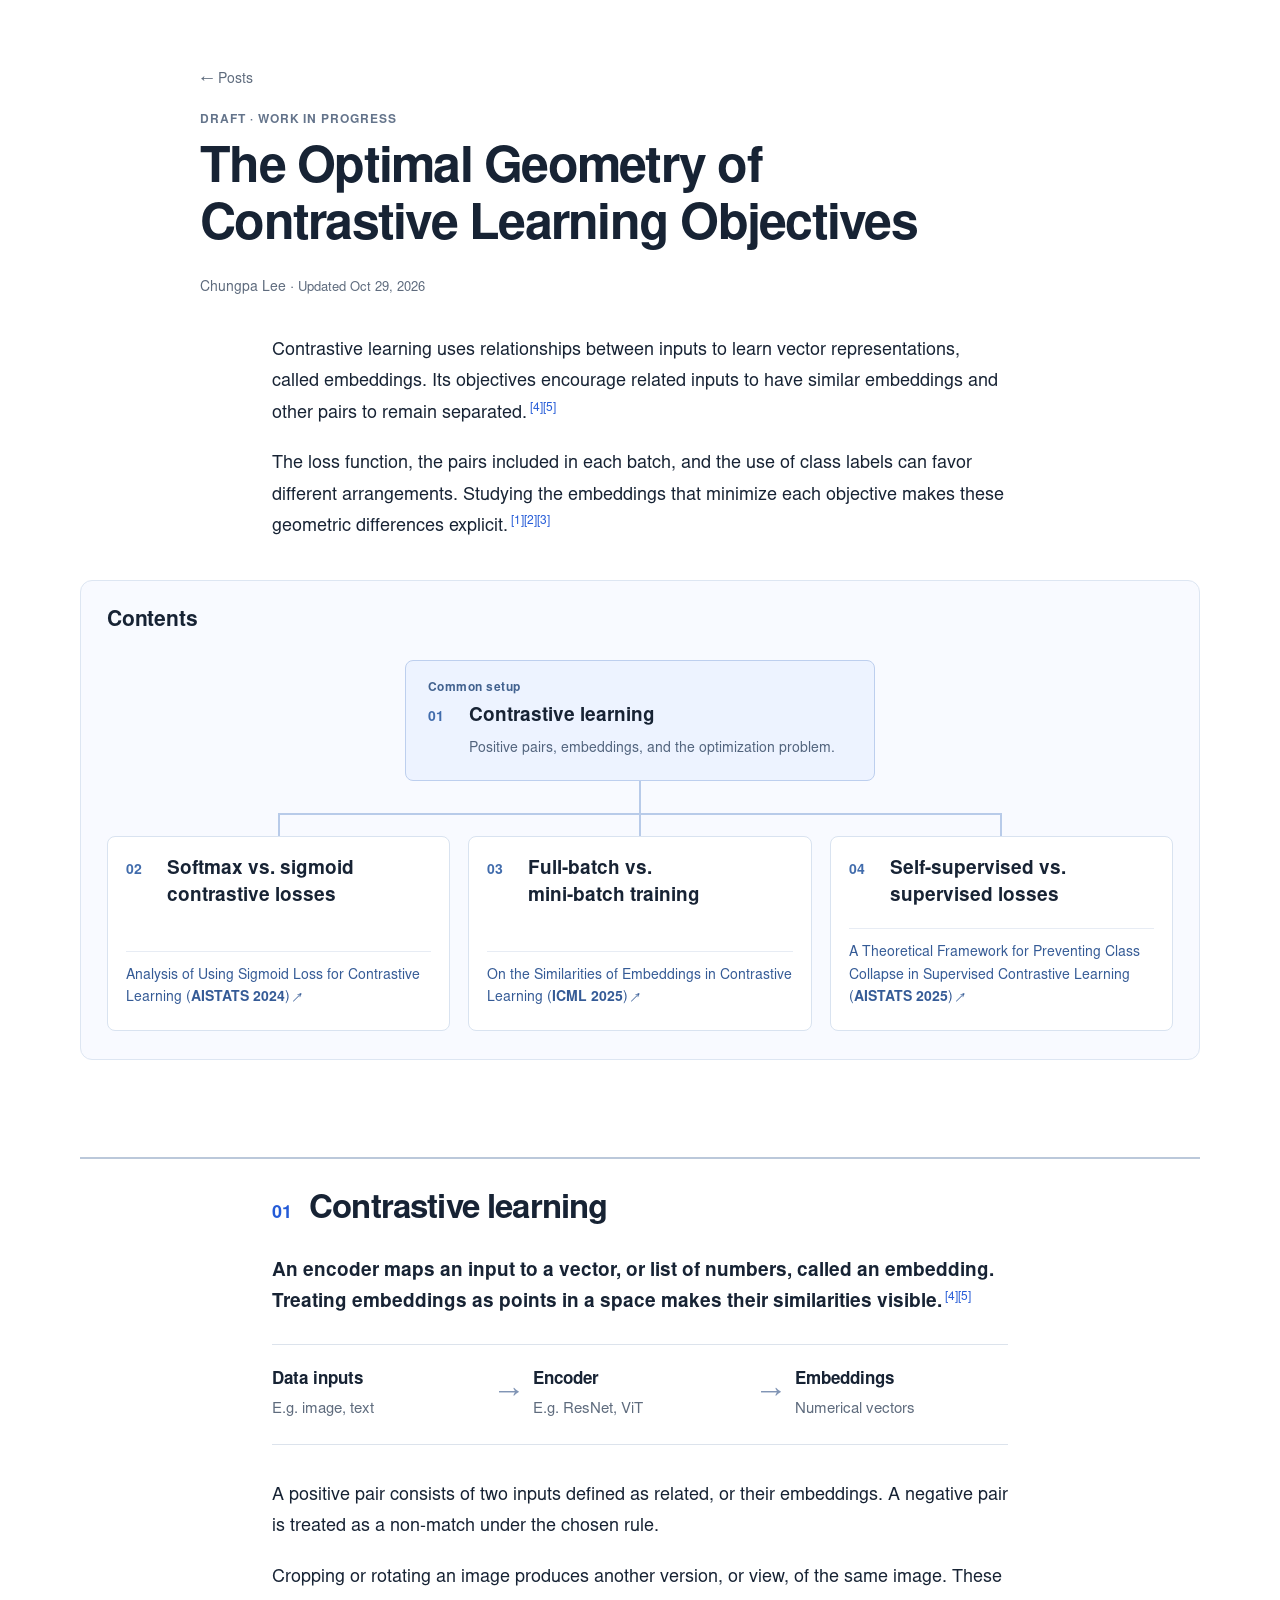
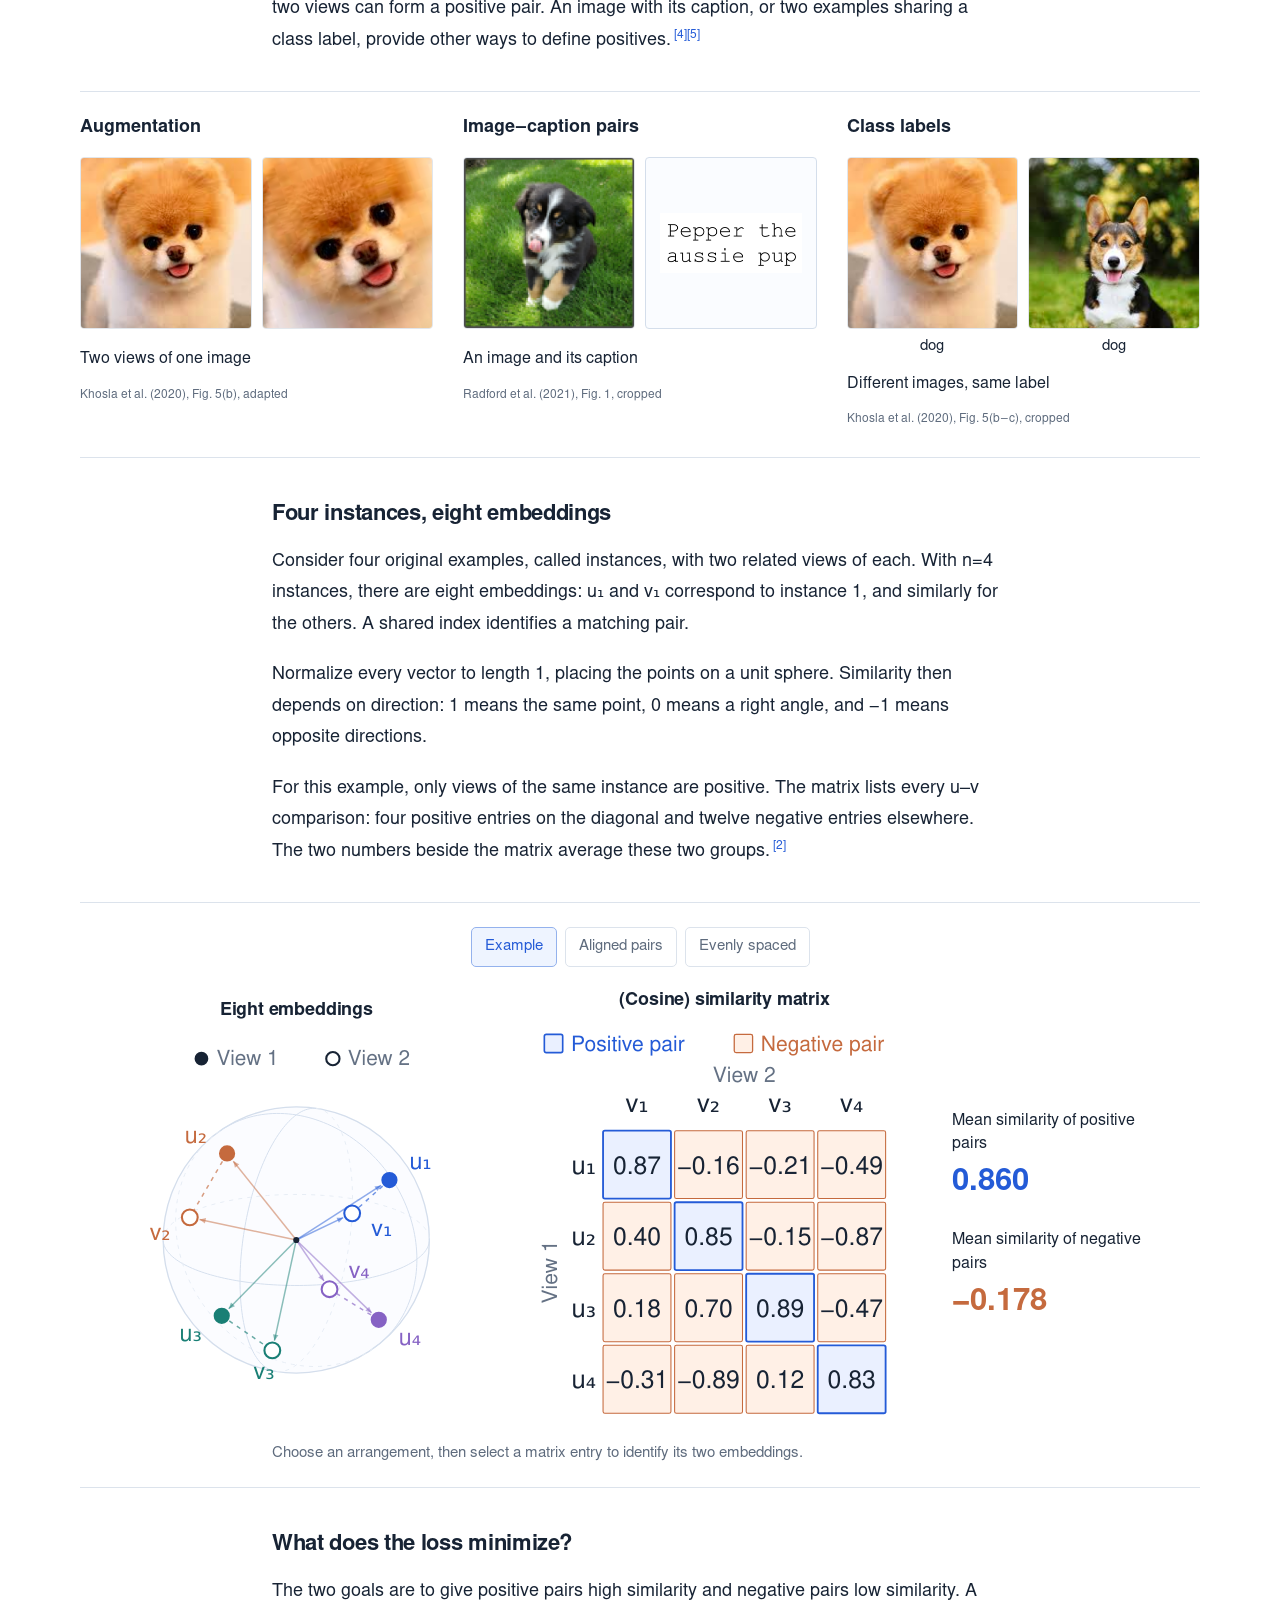
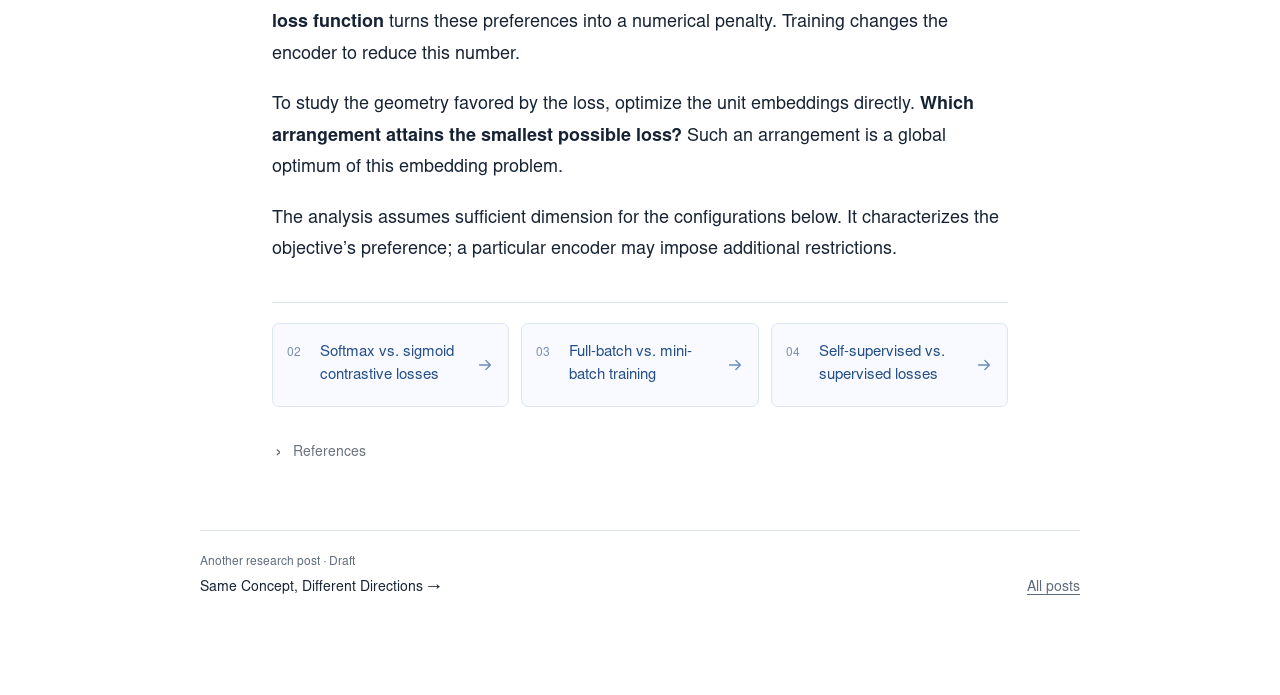
==== commit a082601b: "Publish integrated research drafts for contrastive learning and cross-modal SAEs" ====
--- a/0/index.html
+++ b/0/index.html
@@ -1,27 +1,28 @@
-<!doctype html>
-<html lang="en"><head><meta charset="utf-8"><meta name="viewport" content="width=device-width, initial-scale=1"><meta name="color-scheme" content="light"><title>[Draft] The Optimal Geometry of Contrastive Learning Objectives</title><meta name="description" content="Interactive explanations of InfoNCE and sigmoid loss, mini-batch embedding similarities, and class collapse in supervised contrastive learning.">
-<meta name="author" content="Chungpa Lee">
-<meta name="robots" content="index, follow, max-image-preview:large">
-<meta property="og:type" content="article">
-<meta property="og:title" content="[Draft] The Optimal Geometry of Contrastive Learning Objectives">
-<meta property="og:description" content="Interactive explanations of InfoNCE and sigmoid loss, mini-batch embedding similarities, and class collapse in supervised contrastive learning.">
-<meta property="og:url" content="https://blog.chungpa.com/0/">
-<meta property="og:site_name" content="Chungpa Lee">
-<meta property="og:locale" content="en_US">
-<meta property="og:image" content="https://blog.chungpa.com/0/assets/contrastive-learning-preview.png">
-<meta property="og:image:type" content="image/png">
-<meta property="og:image:width" content="1200">
-<meta property="og:image:height" content="630">
-<meta property="og:image:alt" content="Embedding diagrams for loss functions, mini-batches, and class collapse.">
-<meta property="article:author" content="https://www.chungpa.com/">
-<meta property="article:modified_time" content="2026-10-23T00:25:59-07:00">
-<meta name="twitter:card" content="summary_large_image">
-<meta name="twitter:title" content="[Draft] The Optimal Geometry of Contrastive Learning Objectives">
-<meta name="twitter:description" content="Interactive explanations of InfoNCE and sigmoid loss, mini-batch embedding similarities, and class collapse in supervised contrastive learning.">
-<meta name="twitter:image" content="https://blog.chungpa.com/0/assets/contrastive-learning-preview.png">
-<meta name="twitter:image:alt" content="Embedding diagrams for loss functions, mini-batches, and class collapse.">
-<link rel="canonical" href="https://blog.chungpa.com/0/">
-<script type="application/ld+json" id="article-structured-data">
+<!DOCTYPE html>
+
+<html lang="en"><head><meta charset="utf-8"/><meta content="width=device-width, initial-scale=1" name="viewport"/><meta content="light" name="color-scheme"/><title>[Draft] The Optimal Geometry of Contrastive Learning Objectives</title><meta content="Interactive explanations of InfoNCE and sigmoid loss, mini-batch embedding similarities, and class collapse in supervised contrastive learning." name="description"/>
+<meta content="Chungpa Lee" name="author"/>
+<meta content="index, follow, max-image-preview:large" name="robots"/>
+<meta content="article" property="og:type"/>
+<meta content="[Draft] The Optimal Geometry of Contrastive Learning Objectives" property="og:title"/>
+<meta content="Interactive explanations of InfoNCE and sigmoid loss, mini-batch embedding similarities, and class collapse in supervised contrastive learning." property="og:description"/>
+<meta content="https://blog.chungpa.com/0/" property="og:url"/>
+<meta content="Chungpa Lee" property="og:site_name"/>
+<meta content="en_US" property="og:locale"/>
+<meta content="https://blog.chungpa.com/0/assets/contrastive-learning-preview.png" property="og:image"/>
+<meta content="image/png" property="og:image:type"/>
+<meta content="1200" property="og:image:width"/>
+<meta content="630" property="og:image:height"/>
+<meta content="Embedding diagrams for loss functions, mini-batches, and class collapse." property="og:image:alt"/>
+<meta content="https://www.chungpa.com/" property="article:author"/>
+<meta content="2026-10-29" property="article:modified_time"/>
+<meta content="summary_large_image" name="twitter:card"/>
+<meta content="[Draft] The Optimal Geometry of Contrastive Learning Objectives" name="twitter:title"/>
+<meta content="Interactive explanations of InfoNCE and sigmoid loss, mini-batch embedding similarities, and class collapse in supervised contrastive learning." name="twitter:description"/>
+<meta content="https://blog.chungpa.com/0/assets/contrastive-learning-preview.png" name="twitter:image"/>
+<meta content="Embedding diagrams for loss functions, mini-batches, and class collapse." name="twitter:image:alt"/>
+<link href="https://blog.chungpa.com/0/" rel="canonical"/>
+<script id="article-structured-data" type="application/ld+json">
 {
   "@context": "https://schema.org",
   "@type": "BlogPosting",
@@ -40,7 +41,7 @@
     "url": "https://www.chungpa.com/",
     "@id": "https://www.chungpa.com/#person"
   },
-  "dateModified": "2026-10-23T00:25:59-07:00",
+  "dateModified": "2026-10-29",
   "isAccessibleForFree": true,
   "image": {
     "@type": "ImageObject",
@@ -207,9 +208,10 @@
       "@id": "https://blog.chungpa.com/0/#infonce-and-sigmoid",
       "url": "https://blog.chungpa.com/0/#infonce-and-sigmoid",
       "name": "Softmax vs. sigmoid contrastive losses",
-      "citation": {
-        "@id": "https://proceedings.mlr.press/v238/lee24a.html"
-      }
+      "citation": [
+        {"@id": "https://proceedings.mlr.press/v238/lee24a.html"},
+        {"@id": "https://proceedings.mlr.press/v267/lee25v.html"}
+      ]
     },
     {
       "@type": "WebPageElement",
@@ -650,29 +652,6 @@
 }
 @media print{.overview.overview-paths{break-inside:avoid;background:#fff}.topic-jumps{display:none}}
 </style>
-
-
-
-
-
-
-
-
-
-
-
-
-
-
-
-
-
-
-
-
-
-
-
 <style id="citation-tools-styles">
 .byline>a{color:inherit;text-decoration:none}.byline>a:hover{text-decoration:underline}.article-date{font-size:13px;color:var(--muted)}
 .references .source-links{display:flex;gap:14px;align-items:center;margin-top:3px;font-size:12px;color:var(--muted)}
@@ -784,7 +763,6 @@
 html[data-reader-mode="single"] #reader-section-navigation{display:block}
 #reader-section-navigation .section-reader-footer{margin-bottom:0}
 #reader-section-navigation .section-reader-footer[hidden]{display:none!important}
-html[data-reader-mode="single"] #reader-section-navigation+.references{margin-top:30px}
 .references .reference-venue{white-space:nowrap}
 .references .citation-inline>summary{gap:4px;padding:3px 8px;border:1px solid #555;border-radius:4px;background:#fff;color:#242424;font-size:11.5px;line-height:1.35;font-weight:500;vertical-align:middle;min-height:25px;box-sizing:border-box;transition:background .15s,border-color .15s}
 .references .citation-inline>summary:hover{background:#f2f2f2;border-color:#222}
@@ -838,37 +816,25 @@
 html{color-scheme:only light}
 body{background:#fff;color:#172334}
 .paper-resources{margin-top:30px;margin-bottom:0;scroll-margin-top:95px}
-.paper-resources>.math-details{margin-top:0;margin-bottom:12px}
-.paper-resources>.paper-details{margin:0;border:1px solid #aebfd4;border-radius:7px;background:#fff;color:#20364f;overflow:hidden}
-.paper-details .paper-invitation{margin:0;padding:16px 22px;background:#dfe8f4;border-bottom:1px solid #bdcce0;color:#20364f;font-size:15px;line-height:1.55;font-weight:500;letter-spacing:0}
-.paper-details-body{padding:19px 22px 21px}
+.paper-resources>.math-details{margin-top:0;margin-bottom:12px;background:#fff}
+.paper-resources>.math-details>summary{background:#fff}
+.paper-resources>.paper-details{margin:0;border:1px solid #d1dce9;border-radius:7px;background:#fff;color:#172334;overflow:hidden}
+.paper-details .paper-invitation{margin:0;padding:17px 22px 0;background:#fff;border:0;color:#172334;font-size:15px;line-height:1.55;font-weight:500;letter-spacing:0}
+.paper-details-body{padding:12px 22px 21px}
 .paper-details-body .paper-title{margin:0 0 8px;font-size:17px;line-height:1.5;font-weight:600;letter-spacing:-.01em}
 .paper-title a{color:#234d82;text-decoration:none}
 .paper-title a:hover{text-decoration:underline;text-underline-offset:3px}
-.paper-details-body .paper-authors{font-size:13px;line-height:1.7;color:#536071;margin:0 0 13px}
+.paper-title a:focus-visible{outline:2px solid #4a6384;outline-offset:3px}
+.paper-details-body .paper-authors{font-size:13px;line-height:1.7;color:#536071;margin:0 0 18px}
 .paper-details-body .paper-venue{display:inline;margin:0;font:inherit;color:inherit;white-space:nowrap}
-.paper-links{display:flex;align-items:center;gap:19px;flex-wrap:wrap;font-size:13px;line-height:1.6;margin:0 0 17px}
-.paper-links a{text-decoration:none;color:#234d82}
-.paper-links a:hover{text-decoration:underline;text-underline-offset:3px}
-.paper-details .bibtex-details{border:0;border-radius:0;background:transparent;color:#273441;margin:0;padding:0}
-.bibtex-details>summary{display:inline-flex;align-items:center;gap:7px;list-style:none;padding:6px 11px;border:1px solid #343a42;border-radius:4px;background:#fff;color:#242a31;font-size:12px;line-height:1.5;font-weight:500;cursor:pointer}
-.bibtex-details>summary::-webkit-details-marker{display:none}
-.bibtex-details>summary::before{content:'›';font-size:17px;line-height:1;font-weight:400;width:9px;text-align:center}
-.bibtex-details[open]>summary::before{transform:rotate(90deg)}
-.bibtex-details>summary:hover{background:#f0f2f4}
-.bibtex-details>summary:focus-visible{outline:2px solid #4a6384;outline-offset:3px}
-.paper-details .citation-body{padding:16px 0 0;border:0}
-.paper-details .citation-actions{margin:0 0 11px}
-.paper-details .citation-actions button{background:#fff;color:#242424;border-color:#777}
-.paper-details .citation-actions button:hover{background:#f2f2f2;border-color:#222}
-.paper-details .citation-actions button:focus-visible{outline-color:#444}
-.paper-details .citation-download{color:#536071;text-decoration:none}
-.paper-details .citation-download:hover{text-decoration:underline}
-.paper-details .citation-status{color:#555}
-.paper-details pre{font-family:ui-monospace,SFMono-Regular,Consolas,monospace;font-size:12px;line-height:1.6;margin:0;padding:13px 14px;border:1px solid #dde2e9;border-radius:4px;background:#f8f9fb;color:#273441;white-space:pre-wrap;overflow-wrap:anywhere;word-break:normal;max-width:100%;tab-size:2}
+.paper-bibtex{margin:0;padding:0;background:#fff;color:#273441}
+.paper-bibtex .bibtex-label{margin:0 0 8px;color:#536071;font-size:12px;line-height:1.5;font-weight:500}
+.paper-details pre{font-family:ui-monospace,SFMono-Regular,Consolas,monospace;font-size:12px;line-height:1.6;margin:0;padding:13px 14px;border:1px solid #dde2e9;border-radius:4px;background:#fff;color:#273441;white-space:pre-wrap;overflow-wrap:anywhere;word-break:normal;max-width:100%;tab-size:2}
 .paper-details code{font:inherit;color:inherit;background:transparent}
 .chapter>.section-reader-footer{margin-top:35px;margin-bottom:0;padding-top:20px}
 .chapter>.section-reader-footer[hidden]{display:none!important}
+#reader-section-navigation>.section-reader-footer{margin-top:26px;margin-bottom:0;padding-top:20px}
+html[data-reader-section="learning-from-pairs"] #reader-section-navigation{display:none}
 .chapter>.closing{margin-top:38px;margin-bottom:0}
 .references{max-width:736px;margin:24px auto 0;padding:0;border:0;color:#69717c;background:transparent}
 .references-details{border:0;border-radius:0;background:transparent;overflow:visible}
@@ -884,102 +850,285 @@
 .references li:last-child{margin-bottom:8px}
 @media(max-width:600px){
  .paper-resources{margin-top:24px}
- .paper-details .paper-invitation{padding:15px 16px;font-size:14px}
- .paper-details-body{padding:17px 16px 18px}
+ .paper-details .paper-invitation{padding:15px 16px 0;font-size:14px}
+ .paper-details-body{padding:11px 16px 18px}
  .paper-details-body .paper-title{font-size:16px}
  .paper-details-body .paper-authors{font-size:12.5px}
  .paper-details pre{font-size:11.5px;padding:11px 12px}
- .paper-links{gap:17px}
  .references{margin-top:20px}
 }
 @media print{
  .paper-resources{margin-top:18pt}
- .paper-details .bibtex-details{display:none}
  .references-details>.references-body{display:block!important}
 }
-
 </style>
-</head><body><nav id="section-reader-header" class="section-reader-header" aria-label="Article sections" hidden><div class="reader-header-inner"><a href="#contents" class="reader-contents" data-reader-contents aria-label="Back to Contents"><svg width="17" height="17" viewBox="0 0 20 20" fill="none" aria-hidden="true"><rect x="2.5" y="2.5" width="5.5" height="5.5" rx="1" stroke="currentColor" stroke-width="1.5"/><rect x="12" y="2.5" width="5.5" height="5.5" rx="1" stroke="currentColor" stroke-width="1.5"/><rect x="2.5" y="12" width="5.5" height="5.5" rx="1" stroke="currentColor" stroke-width="1.5"/><rect x="12" y="12" width="5.5" height="5.5" rx="1" stroke="currentColor" stroke-width="1.5"/></svg><span>Contents</span></a><div class="reader-tabs"><a class="reader-tab" href="#learning-from-pairs" data-reader-section="learning-from-pairs" aria-controls="learning-from-pairs" title="Contrastive learning"><span class="reader-tab-number">01</span><span class="reader-tab-label">Contrastive learning</span></a><a class="reader-tab" href="#infonce-and-sigmoid" data-reader-section="infonce-and-sigmoid" aria-controls="infonce-and-sigmoid" title="Softmax vs. sigmoid contrastive losses"><span class="reader-tab-number">02</span><span class="reader-tab-label">Softmax vs. sigmoid<br> contrastive losses</span></a><a class="reader-tab" href="#full-and-mini-batches" data-reader-section="full-and-mini-batches" aria-controls="full-and-mini-batches" title="Full-batch vs. mini-batch training"><span class="reader-tab-number">03</span><span class="reader-tab-label">Full-batch vs.<br> mini-batch training</span></a><a class="reader-tab" href="#class-information" data-reader-section="class-information" aria-controls="class-information" title="Self-supervised vs. supervised losses"><span class="reader-tab-number">04</span><span class="reader-tab-label">Self-supervised vs.<br> supervised losses</span></a></div></div></nav><article class="article"><header class="article-header"><a class="post-index-link" href="../">← Posts</a><h1>[Draft] The Optimal Geometry of Contrastive Learning Objectives</h1><p class="byline"><a href="https://www.chungpa.com/" rel="author" target="_blank">Chungpa Lee</a><span class="article-date"> · Updated <time datetime="2026-10-23T00:25:59-07:00">Oct 23, 2026</time></span></p></header>
-<div class="opening"><div class="prose"><p class="opening-result">Contrastive learning uses relationships between inputs to learn vector representations, called embeddings. Its objectives encourage related inputs to have similar embeddings and other pairs to remain separated.<sup class="citation"><a href="#ref-4" aria-label="Reference 4">[4]</a><a href="#ref-5" aria-label="Reference 5">[5]</a></sup></p><p class="opening-result">The loss function, the pairs included in each batch, and the use of class labels can favor different arrangements. Studying the embeddings that minimize each objective makes these geometric differences explicit.<sup class="citation"><a href="#ref-1" aria-label="Reference 1">[1]</a><a href="#ref-2" aria-label="Reference 2">[2]</a><a href="#ref-3" aria-label="Reference 3">[3]</a></sup></p></div>
-<nav class="overview overview-paths" id="contents" aria-labelledby="overview-title">
+<style id="general-loss-extension-styles">
+.general-loss-extension{scroll-margin-top:calc(var(--reader-header-height,68px) + 24px)}
+.general-loss-extension h3{margin-top:42px}
+.general-loss-results{width:100%;border-collapse:collapse;font-size:15px;line-height:1.55;margin:24px 0 9px;text-align:left}
+.general-loss-results caption{text-align:left;font-weight:600;font-size:16px;margin-bottom:11px;color:#172334}
+.general-loss-results th,.general-loss-results td{padding:12px 13px;border-bottom:1px solid #dce3ec;vertical-align:top}
+.general-loss-results thead th{font-weight:600;font-size:13px;color:#536071;border-top:1px solid #dce3ec;background:#fafbfc}
+.general-loss-results tbody th{font-weight:500;width:28%}
+.general-loss-results tbody td:nth-child(2){width:31%}
+.general-loss-results tbody td:last-child{width:41%}
+.general-loss-results tr:nth-child(2) td:last-child{background:#fcf7f2}
+.general-loss-extension .general-scope{font-size:13px;line-height:1.6;color:#5e6b7d;margin-bottom:24px}
+.general-loss-extension .general-source{font-size:13px;line-height:1.6;margin-top:22px}
+.general-source a{color:#536071;text-decoration:none}
+.general-source a:hover{text-decoration:underline}
+.general-math-extension{margin-top:30px;padding-top:3px;border-top:1px solid #dce3ec}
+.general-math-extension .math-reference{font-size:12.5px}
+#general-loss-mathematical-details .general-equation>math{font-size:19px}
+#general-loss-mathematical-details .general-long>math{font-size:18px}
+.general-math-extension .general-long mtd{padding-top:4px;padding-bottom:4px}
+.general-math-extension .general-long mtd:nth-child(2){text-align:left;padding-left:.35em}
+.general-math-extension .general-long mtd:first-child{text-align:right}
+@media(max-width:600px){
+ .general-loss-results{display:block;font-size:14px;margin-top:19px}
+ .general-loss-results caption{display:block;margin-bottom:9px;font-size:15px}
+ .general-loss-results thead{display:none}
+ .general-loss-results tbody{display:block;border-top:1px solid #dce3ec}
+ .general-loss-results tr{display:block;padding:13px 0;border-bottom:1px solid #dce3ec}
+ .general-loss-results tbody th{display:block;width:100%;padding:0 0 8px;border:0;font-weight:600}
+ .general-loss-results tbody td:nth-child(2),.general-loss-results tbody td:last-child{display:grid;grid-template-columns:92px minmax(0,1fr);width:100%;gap:10px;padding:6px 8px;border:0}
+ .general-loss-results td:before{content:attr(data-label);font-size:12px;color:#5e6b7d;line-height:1.7}
+ .general-loss-extension .general-scope,.general-loss-extension .general-source{font-size:12px}
+ #general-loss-mathematical-details .general-equation>math,#general-loss-mathematical-details .general-long>math{font-size:17px}
+}
+</style>
+<style id="general-loss-visuals-v47">
+/* General-loss explanation: the rest of the article keeps its existing styles. */
+.glx47{width:100%;max-width:none;scroll-margin-top:calc(var(--reader-header-height,68px) + 24px)}
+.glx47 h3{margin-top:42px}
+.glx47 .glx-subheading{font-size:21px;line-height:1.4;font-weight:600;letter-spacing:-.01em;margin:34px 0 14px}
+.glx-families{display:grid;grid-template-columns:1fr 1fr;gap:26px;max-width:1000px;margin:26px auto 12px}
+.glx-family{min-width:0;border:1px solid #dce3ec;border-radius:7px;padding:20px 20px 18px;background:#fff}
+.glx-family h4{margin:0 0 8px;font-size:18px;line-height:1.4;font-weight:600}
+.glx-family p{font-size:15px;line-height:1.55;margin:0}
+.glx-family .glx-example{font-size:13px;color:#5e6b7d;margin-top:10px;line-height:1.6}
+.glx-math{display:flex;align-items:center;min-height:96px;max-width:100%;overflow:auto;padding:15px 0 9px;scrollbar-width:thin}
+.glx-math math{font-family:ArticleMath,'Latin Modern Math','Cambria Math',math;font-size:20px;line-height:normal;flex:none;min-width:max-content;margin:auto;white-space:nowrap}
+.glx-caption{font-size:13px;line-height:1.65;color:#5e6b7d;margin-bottom:18px}
+.glx-dashboard{padding-top:22px;padding-bottom:20px;margin:26px auto 30px}
+.glx47 .glx-figure-title{font-size:18px;font-weight:600;line-height:1.45;text-align:center;margin:0 0 18px}
+.glx-switches{margin-bottom:18px}
+.glx-switches button{font-size:14px;padding:7px 13px;background:#fff;color:#526075}
+.glx-switches button[aria-pressed="true"]{color:#172334;background:#f3f5f8;border-color:#8996a7}
+.glx-control{max-width:590px;margin-bottom:12px}
+.glx-visuals{display:grid;grid-template-columns:1fr 1fr;gap:30px;max-width:960px;margin:0 auto}
+.glx-visual{min-width:0}
+.glx-visual h5{font:inherit;font-size:16px;line-height:1.4;font-weight:550;text-align:center;margin:14px 0 0}
+.glx47 svg{width:100%;height:auto;display:block;overflow:visible;font-family:Deck,Arial,sans-serif}
+.glx47 svg [role=button]{cursor:pointer;outline:none}
+.glx47 svg [role=button]:focus-visible .glx-focus-ring{stroke:#172334;stroke-width:3;opacity:1}
+.glx-legend{display:flex;justify-content:center;flex-wrap:wrap;gap:7px 19px;max-width:950px;margin:1px auto 13px;font-size:13px;line-height:1.5;color:#536071}
+.glx-legend>span{display:inline-flex;align-items:center;gap:7px}
+.glx-legend i{width:14px;height:10px;display:inline-block;border-radius:2px;border:1px solid currentColor}
+.glx-key-positive{background:#edf2ff;color:#245bd7}.glx-key-cross{background:#fcf0e7;color:#b56336}.glx-key-within{background:#eaf4f0;color:#197f75}
+.glx-selection{margin:0 auto 3px;min-height:27px;text-align:center;font-size:15px;line-height:1.6;color:#273441;font-variant-numeric:tabular-nums}
+.glx-hint{margin:0 auto 18px;text-align:center;font-size:12px;color:#647184}
+.glx-metrics{display:grid;grid-template-columns:repeat(3,1fr);max-width:830px;margin:0 auto;padding:17px 0;border-top:1px solid #e1e6ed;border-bottom:1px solid #e1e6ed}
+.glx-metric{display:flex;flex-direction:column;align-items:center;text-align:center;padding:0 12px;min-width:0}
+.glx-metric+.glx-metric{border-left:1px solid #e1e6ed}
+.glx-metric-name{font-size:14px;line-height:1.45;color:#273441}
+.glx-metric strong{font-size:29px;line-height:1.3;font-weight:600;font-variant-numeric:tabular-nums;margin:6px 0 3px;color:#172334}
+.glx-baseline{font-size:12px;line-height:1.5;color:#647184}
+.glx-inclusion{font-size:11px;line-height:1.5;color:#647184;margin-top:5px}
+.glx-inclusion.is-omitted{color:#87909c}
+.glx-explanation{font-size:16px;line-height:1.65;max-width:736px;margin:18px auto 0;min-height:3.2em}
+.glx-dashboard>figcaption{margin-top:12px;font-size:12px}
+.glx-results{width:100%;border-collapse:collapse;table-layout:fixed;margin:23px 0 10px;font-size:14px;line-height:1.55;color:#172334}
+.glx-results caption{text-align:left;font-weight:600;font-size:16px;margin-bottom:10px}
+.glx-results th,.glx-results td{padding:12px 13px;vertical-align:top;text-align:left;border-bottom:1px solid #dce3ec}
+.glx-results thead th{border-top:1px solid #dce3ec;font-size:12px;color:#5e6b7d;font-weight:550}
+.glx-results th:first-child{width:29%;font-weight:550}
+.glx-results .is-active{background:#f5f7fa}
+.glx-result-wrap>.glx-caption{margin-bottom:22px;font-size:12px}
+.glx-bound-figure{margin:23px 0 28px;border-top:1px solid #dce3ec;border-bottom:1px solid #dce3ec;padding:14px 0 12px}
+.glx-bound-figure figcaption{font-size:12px;color:#647184;line-height:1.6;margin-top:4px}
+#ccem-paper-citation .paper-entry+.paper-entry{margin-top:24px;padding-top:23px;border-top:1px solid #dce3ec}
+#ccem-paper-citation .paper-topic{font-size:12px;line-height:1.5;color:#647184;margin:0 0 6px;font-weight:500}
+@media(max-width:760px){
+ .glx-families{gap:14px}.glx-family{padding:17px 15px}.glx-family h4{font-size:17px}
+ .glx-math math{font-size:18px}.glx-math{min-height:90px}
+ .glx-visuals{gap:4px}.glx-legend{gap:6px 13px;font-size:12px}
+ .glx-metric{padding:0 6px}.glx-metric-name{font-size:13px;min-height:2.7em;display:flex;align-items:center}
+ .glx47 .glx-subheading{font-size:20px}
+}
+@media(max-width:600px){
+ .glx-families{grid-template-columns:1fr;gap:13px;max-width:440px;margin-top:22px}
+ .glx-family h4{font-size:17px}.glx-family p{font-size:14px}.glx-family .glx-example{font-size:12px}
+ .glx-math{min-height:80px;justify-content:center}.glx-math math{font-size:19px}
+ .glx-caption{font-size:12px}
+ .glx47 .glx-figure-title{font-size:16px}
+ .glx-visuals{grid-template-columns:1fr;gap:0;max-width:440px}
+ .glx-visual h5{font-size:16px;margin-top:8px}
+ .glx-switches{gap:5px}.glx-switches button{padding:7px 9px;font-size:12px}
+ .glx-control .control-heading{font-size:14px}
+ .glx-legend{margin-top:2px;margin-bottom:12px;column-gap:12px}
+ .glx-selection{font-size:13px;min-height:25px}
+ .glx-hint{font-size:11px;margin-bottom:13px}
+ .glx-metrics{padding:14px 0}.glx-metric strong{font-size:24px}.glx-metric-name{font-size:12px}
+ .glx-baseline{font-size:10.5px}.glx-inclusion{font-size:10.5px}
+ .glx-explanation{font-size:14px;min-height:4.7em;margin-top:16px}
+ .glx-dashboard>figcaption{font-size:11.5px}
+ .glx-results{display:block;margin-top:20px;font-size:14px;table-layout:auto}
+ .glx-results caption{display:block;font-size:15px}.glx-results thead{display:none}.glx-results tbody{display:block}
+ .glx-results tr{display:block;border-top:1px solid #dce3ec;padding:12px 0}
+ .glx-results th:first-child{display:block;width:100%;padding:0 0 9px;border:0}
+ .glx-results td{display:grid;grid-template-columns:110px 1fr;gap:12px;padding:9px 8px;border:0;font-size:13px}
+ .glx-results td::before{content:attr(data-label);font-size:12px;color:#647184}
+ .glx-results tr:last-child{border-bottom:1px solid #dce3ec}
+ #ccem-paper-citation .paper-entry+.paper-entry{margin-top:20px;padding-top:19px}
+}
+@media print{.glx-visuals{grid-template-columns:1fr 1fr}.glx-families{grid-template-columns:1fr 1fr}.glx-dashboard,.glx-bound-figure{break-inside:avoid}.glx-hint{display:none}}
+</style><link rel="stylesheet" href="../assets/blog.css"></head><body><nav aria-label="Article sections" class="section-reader-header" hidden="" id="section-reader-header"><div class="reader-header-inner"><a aria-label="Back to Contents" class="reader-contents" data-reader-contents="" href="#contents"><svg aria-hidden="true" fill="none" height="17" viewbox="0 0 20 20" width="17"><rect height="5.5" rx="1" stroke="currentColor" stroke-width="1.5" width="5.5" x="2.5" y="2.5"></rect><rect height="5.5" rx="1" stroke="currentColor" stroke-width="1.5" width="5.5" x="12" y="2.5"></rect><rect height="5.5" rx="1" stroke="currentColor" stroke-width="1.5" width="5.5" x="2.5" y="12"></rect><rect height="5.5" rx="1" stroke="currentColor" stroke-width="1.5" width="5.5" x="12" y="12"></rect></svg><span>Contents</span></a><div class="reader-tabs"><a aria-controls="learning-from-pairs" class="reader-tab" data-reader-section="learning-from-pairs" href="#learning-from-pairs" title="Contrastive learning"><span class="reader-tab-number">01</span><span class="reader-tab-label">Contrastive learning</span></a><a aria-controls="infonce-and-sigmoid" class="reader-tab" data-reader-section="infonce-and-sigmoid" href="#infonce-and-sigmoid" title="Softmax vs. sigmoid contrastive losses"><span class="reader-tab-number">02</span><span class="reader-tab-label">Softmax vs. sigmoid<br/> contrastive losses</span></a><a aria-controls="full-and-mini-batches" class="reader-tab" data-reader-section="full-and-mini-batches" href="#full-and-mini-batches" title="Full-batch vs. mini-batch training"><span class="reader-tab-number">03</span><span class="reader-tab-label">Full-batch vs.<br/> mini-batch training</span></a><a aria-controls="class-information" class="reader-tab" data-reader-section="class-information" href="#class-information" title="Self-supervised vs. supervised losses"><span class="reader-tab-number">04</span><span class="reader-tab-label">Self-supervised vs.<br/> supervised losses</span></a></div></div></nav><article class="article"><header class="article-header"><a class="post-index-link" href="../">← Posts</a><p class="post-draft">Draft · Work in progress</p><h1>The Optimal Geometry of Contrastive Learning Objectives</h1><p class="byline"><a href="https://www.chungpa.com/" rel="author" target="_blank">Chungpa Lee</a><span class="article-date"> · Updated <time datetime="2026-10-29">Oct 29, 2026</time></span></p></header>
+<div class="opening"><div class="prose"><p class="opening-result">Contrastive learning uses relationships between inputs to learn vector representations, called embeddings. Its objectives encourage related inputs to have similar embeddings and other pairs to remain separated.<sup class="citation"><a aria-label="Reference 4" href="#ref-4">[4]</a><a aria-label="Reference 5" href="#ref-5">[5]</a></sup></p><p class="opening-result">The loss function, the pairs included in each batch, and the use of class labels can favor different arrangements. Studying the embeddings that minimize each objective makes these geometric differences explicit.<sup class="citation"><a aria-label="Reference 1" href="#ref-1">[1]</a><a aria-label="Reference 2" href="#ref-2">[2]</a><a aria-label="Reference 3" href="#ref-3">[3]</a></sup></p></div>
+<nav aria-labelledby="overview-title" class="overview overview-paths" id="contents">
 <div class="overview-heading"><h2 id="overview-title">Contents</h2></div>
 <div class="overview-foundation">
 <span class="overview-kind">Common setup</span>
-<a class="overview-section" href="#learning-from-pairs" data-reader-section="learning-from-pairs" aria-controls="learning-from-pairs"><span class="overview-number" aria-hidden="true">01</span><strong>Contrastive learning</strong></a>
+<a aria-controls="learning-from-pairs" class="overview-section" data-reader-section="learning-from-pairs" href="#learning-from-pairs"><span aria-hidden="true" class="overview-number">01</span><strong>Contrastive learning</strong></a>
 <p class="overview-description">Positive pairs, embeddings, and the optimization problem.</p>
 </div>
 <div class="overview-branches">
-<ul class="overview-topics" aria-label="Three topics that share the common setup">
+<ul aria-label="Three topics that share the common setup" class="overview-topics">
 <li class="overview-topic">
-<a class="overview-section" href="#infonce-and-sigmoid" data-reader-section="infonce-and-sigmoid" aria-controls="infonce-and-sigmoid"><span class="overview-number" aria-hidden="true">02</span><strong>Softmax vs. sigmoid<br> contrastive losses</strong></a>
-<div class="overview-publication"><a class="overview-paper-title" href="https://arxiv.org/abs/2402.12613" target="_blank" rel="noopener noreferrer">Analysis of Using Sigmoid Loss for Contrastive Learning <span class="overview-publication-tail">(<strong class="overview-venue">AISTATS 2024</strong>)<span class="overview-external" aria-hidden="true"> ↗</span></span></a></div>
+<a aria-controls="infonce-and-sigmoid" class="overview-section" data-reader-section="infonce-and-sigmoid" href="#infonce-and-sigmoid"><span aria-hidden="true" class="overview-number">02</span><strong>Softmax vs. sigmoid<br/> contrastive losses</strong></a>
+<div class="overview-publication"><a class="overview-paper-title" href="https://arxiv.org/abs/2402.12613" rel="noopener noreferrer" target="_blank">Analysis of Using Sigmoid Loss for Contrastive Learning <span class="overview-publication-tail">(<strong class="overview-venue">AISTATS 2024</strong>)<span aria-hidden="true" class="overview-external"> ↗</span></span></a></div>
 </li>
 <li class="overview-topic">
-<a class="overview-section" href="#full-and-mini-batches" data-reader-section="full-and-mini-batches" aria-controls="full-and-mini-batches"><span class="overview-number" aria-hidden="true">03</span><strong>Full-batch vs.<br> mini-batch training</strong></a>
-<div class="overview-publication"><a class="overview-paper-title" href="https://arxiv.org/abs/2506.09781" target="_blank" rel="noopener noreferrer">On the Similarities of Embeddings in Contrastive Learning <span class="overview-publication-tail">(<strong class="overview-venue">ICML 2025</strong>)<span class="overview-external" aria-hidden="true"> ↗</span></span></a></div>
+<a aria-controls="full-and-mini-batches" class="overview-section" data-reader-section="full-and-mini-batches" href="#full-and-mini-batches"><span aria-hidden="true" class="overview-number">03</span><strong>Full-batch vs.<br/> mini-batch training</strong></a>
+<div class="overview-publication"><a class="overview-paper-title" href="https://arxiv.org/abs/2506.09781" rel="noopener noreferrer" target="_blank">On the Similarities of Embeddings in Contrastive Learning <span class="overview-publication-tail">(<strong class="overview-venue">ICML 2025</strong>)<span aria-hidden="true" class="overview-external"> ↗</span></span></a></div>
 </li>
 <li class="overview-topic">
-<a class="overview-section" href="#class-information" data-reader-section="class-information" aria-controls="class-information"><span class="overview-number" aria-hidden="true">04</span><strong>Self-supervised vs.<br> supervised losses</strong></a>
-<div class="overview-publication"><a class="overview-paper-title" href="https://arxiv.org/abs/2503.08203" target="_blank" rel="noopener noreferrer">A Theoretical Framework for Preventing Class Collapse in Supervised Contrastive Learning <span class="overview-publication-tail">(<strong class="overview-venue">AISTATS 2025</strong>)<span class="overview-external" aria-hidden="true"> ↗</span></span></a></div>
+<a aria-controls="class-information" class="overview-section" data-reader-section="class-information" href="#class-information"><span aria-hidden="true" class="overview-number">04</span><strong>Self-supervised vs.<br/> supervised losses</strong></a>
+<div class="overview-publication"><a class="overview-paper-title" href="https://arxiv.org/abs/2503.08203" rel="noopener noreferrer" target="_blank">A Theoretical Framework for Preventing Class Collapse in Supervised Contrastive Learning <span class="overview-publication-tail">(<strong class="overview-venue">AISTATS 2025</strong>)<span aria-hidden="true" class="overview-external"> ↗</span></span></a></div>
 </li>
 </ul>
 </div>
 </nav></div>
 <noscript><div class="prose"><p>Enable JavaScript for the interactive figures.</p></div></noscript>
-<section class="chapter" id="learning-from-pairs" aria-labelledby="chapter-0"><header class="chapter-header"><div class="chapter-heading"><span class="section-number" aria-hidden="true">01</span><h2 class="chapter-title" id="chapter-0">Contrastive learning</h2></div></header><div class="prose section-lead"><p><strong>An encoder maps an input to a vector, or list of numbers, called an embedding. Treating embeddings as points in a space makes their similarities visible.</strong><sup class="citation"><a href="#ref-4" aria-label="Reference 4">[4]</a><a href="#ref-5" aria-label="Reference 5">[5]</a></sup></p></div>
-<div class="workflow" aria-label="Data inputs are mapped by an encoder to embeddings"><div><strong>Data inputs</strong><span>E.g. image, text</span></div><div class="workflow-arrow" aria-hidden="true">→</div><div><strong>Encoder</strong><span>E.g. ResNet, ViT</span></div><div class="workflow-arrow" aria-hidden="true">→</div><div><strong>Embeddings</strong><span>Numerical vectors</span></div></div>
+<section aria-labelledby="chapter-0" class="chapter" id="learning-from-pairs"><header class="chapter-header"><div class="chapter-heading"><span aria-hidden="true" class="section-number">01</span><h2 class="chapter-title" id="chapter-0">Contrastive learning</h2></div></header><div class="prose section-lead"><p><strong>An encoder maps an input to a vector, or list of numbers, called an embedding. Treating embeddings as points in a space makes their similarities visible.</strong><sup class="citation"><a aria-label="Reference 4" href="#ref-4">[4]</a><a aria-label="Reference 5" href="#ref-5">[5]</a></sup></p></div>
+<div aria-label="Data inputs are mapped by an encoder to embeddings" class="workflow"><div><strong>Data inputs</strong><span>E.g. image, text</span></div><div aria-hidden="true" class="workflow-arrow">→</div><div><strong>Encoder</strong><span>E.g. ResNet, ViT</span></div><div aria-hidden="true" class="workflow-arrow">→</div><div><strong>Embeddings</strong><span>Numerical vectors</span></div></div>
 <div class="prose">
 <p>A positive pair consists of two inputs defined as related, or their embeddings. A negative pair is treated as a non-match under the chosen rule.</p>
-<p>Cropping or rotating an image produces another version, or view, of the same image. These two views can form a positive pair. An image with its caption, or two examples sharing a class label, provide other ways to define positives.<sup class="citation"><a href="#ref-4" aria-label="Reference 4">[4]</a><a href="#ref-5" aria-label="Reference 5">[5]</a></sup></p></div>
-<figure id="fig-positive-inputs" class="article-figure "><div class="similar-examples"><div class="similar-example"><h3>Augmentation</h3><div class="similar-example-visual"><div class="similar-photo-pair"><div class="similar-frame"><img class="" src="assets/pair-example-57034cab3275.png" alt="Dog photograph in Khosla et al., Figure 5(b)" id="cl-embedded-image-1"></div><div class="similar-frame augmented-view"><img class="" alt="The same source dog photograph, rotated and cropped for this augmentation example" data-embedded-image="cl-embedded-image-1"></div></div></div><div class="similar-relation">Two views of one image</div><a class="similar-credit" href="https://arxiv.org/pdf/2004.11362" target="_blank" rel="noopener noreferrer">Khosla et al. (2020), Fig. 5(b), adapted</a></div><div class="similar-example"><h3>Image–caption pairs</h3><div class="similar-example-visual"><div class="similar-clip-pair"><img class="clip-photo" src="assets/pair-example-891c757ac882.png" alt="Original puppy image from Radford et al., Figure 1" id="cl-embedded-image-2"><div class="similar-caption-box"><img class="clip-caption" src="assets/pair-example-60da557e9379.png" alt="Original caption: Pepper the aussie pup" id="cl-embedded-image-3"></div></div></div><div class="similar-relation">An image and its caption</div><a class="similar-credit" href="https://arxiv.org/pdf/2103.00020" target="_blank" rel="noopener noreferrer">Radford et al. (2021), Fig. 1, cropped</a></div><div class="similar-example"><h3>Class labels</h3><div class="similar-example-visual"><div class="similar-photo-pair"><figure class="similar-labeled-image"><div class="similar-frame"><img class="" alt="Dog photograph in Khosla et al., Figure 5(b)" data-embedded-image="cl-embedded-image-1"></div><figcaption>dog</figcaption></figure><figure class="similar-labeled-image"><div class="similar-frame"><img class="" src="assets/pair-example-911dd20debf9.png" alt="A different dog photograph in Khosla et al., Figure 5(c)" id="cl-embedded-image-4"></div><figcaption>dog</figcaption></figure></div></div><div class="similar-relation">Different images, same label</div><a class="similar-credit" href="https://arxiv.org/pdf/2004.11362" target="_blank" rel="noopener noreferrer">Khosla et al. (2020), Fig. 5(b–c), cropped</a></div></div></figure>
+<p>Cropping or rotating an image produces another version, or view, of the same image. These two views can form a positive pair. An image with its caption, or two examples sharing a class label, provide other ways to define positives.<sup class="citation"><a aria-label="Reference 4" href="#ref-4">[4]</a><a aria-label="Reference 5" href="#ref-5">[5]</a></sup></p></div>
+<figure class="article-figure" id="fig-positive-inputs"><div class="similar-examples"><div class="similar-example"><h3>Augmentation</h3><div class="similar-example-visual"><div class="similar-photo-pair"><div class="similar-frame"><img alt="Dog photograph in Khosla et al., Figure 5(b)" class="" id="cl-embedded-image-1" src="assets/pair-example-57034cab3275.png"/></div><div class="similar-frame augmented-view"><img alt="The same source dog photograph, rotated and cropped for this augmentation example" class="" data-embedded-image="cl-embedded-image-1"/></div></div></div><div class="similar-relation">Two views of one image</div><a class="similar-credit" href="https://arxiv.org/pdf/2004.11362" rel="noopener noreferrer" target="_blank">Khosla et al. (2020), Fig. 5(b), adapted</a></div><div class="similar-example"><h3>Image–caption pairs</h3><div class="similar-example-visual"><div class="similar-clip-pair"><img alt="Original puppy image from Radford et al., Figure 1" class="clip-photo" id="cl-embedded-image-2" src="assets/pair-example-891c757ac882.png"/><div class="similar-caption-box"><img alt="Original caption: Pepper the aussie pup" class="clip-caption" id="cl-embedded-image-3" src="assets/pair-example-60da557e9379.png"/></div></div></div><div class="similar-relation">An image and its caption</div><a class="similar-credit" href="https://arxiv.org/pdf/2103.00020" rel="noopener noreferrer" target="_blank">Radford et al. (2021), Fig. 1, cropped</a></div><div class="similar-example"><h3>Class labels</h3><div class="similar-example-visual"><div class="similar-photo-pair"><figure class="similar-labeled-image"><div class="similar-frame"><img alt="Dog photograph in Khosla et al., Figure 5(b)" class="" data-embedded-image="cl-embedded-image-1"/></div><figcaption>dog</figcaption></figure><figure class="similar-labeled-image"><div class="similar-frame"><img alt="A different dog photograph in Khosla et al., Figure 5(c)" class="" id="cl-embedded-image-4" src="assets/pair-example-911dd20debf9.png"/></div><figcaption>dog</figcaption></figure></div></div><div class="similar-relation">Different images, same label</div><a class="similar-credit" href="https://arxiv.org/pdf/2004.11362" rel="noopener noreferrer" target="_blank">Khosla et al. (2020), Fig. 5(b–c), cropped</a></div></div></figure>
 <div class="prose"><h3>Four instances, eight embeddings</h3>
 <p>Consider four original examples, called instances, with two related views of each. With n=4 instances, there are eight embeddings: u₁ and v₁ correspond to instance 1, and similarly for the others. A shared index identifies a matching pair.</p>
 <p>Normalize every vector to length 1, placing the points on a unit sphere. Similarity then depends on direction: 1 means the same point, 0 means a right angle, and −1 means opposite directions.</p>
-<p>For this example, only views of the same instance are positive. The matrix lists every u–v comparison: four positive entries on the diagonal and twelve negative entries elsewhere. The two numbers beside the matrix average these two groups.<sup class="citation"><a href="#ref-2" aria-label="Reference 2">[2]</a></sup></p></div>
-<figure id="fig-pairs" class="article-figure "><div id="intro-mode" class="switches" aria-label="Embedding configuration"><button type="button" data-intro-mode="irregular" aria-pressed="true">Example</button><button type="button" data-intro-mode="aligned" aria-pressed="false">Aligned pairs</button><button type="button" data-intro-mode="simplex" aria-pressed="false">Evenly spaced</button></div><div class="pair-grid"><div><h3 class="figure-heading">Eight embeddings</h3><div id="intro-geometry"></div></div><div><h3 class="figure-heading">(Cosine) similarity matrix</h3><div id="intro-matrix"></div></div><dl class="pair-means"><div class="positive-mean"><dt>Mean similarity of positive pairs</dt><dd id="intro-mean-positive"></dd></div><div class="negative-mean"><dt>Mean similarity of negative pairs</dt><dd id="intro-mean-negative"></dd></div></dl></div><figcaption>Choose an arrangement, then select a matrix entry to identify its two embeddings.</figcaption></figure>
+<p>For this example, only views of the same instance are positive. The matrix lists every u–v comparison: four positive entries on the diagonal and twelve negative entries elsewhere. The two numbers beside the matrix average these two groups.<sup class="citation"><a aria-label="Reference 2" href="#ref-2">[2]</a></sup></p></div>
+<figure class="article-figure" id="fig-pairs"><div aria-label="Embedding configuration" class="switches" id="intro-mode"><button aria-pressed="true" data-intro-mode="irregular" type="button">Example</button><button aria-pressed="false" data-intro-mode="aligned" type="button">Aligned pairs</button><button aria-pressed="false" data-intro-mode="simplex" type="button">Evenly spaced</button></div><div class="pair-grid"><div><h3 class="figure-heading">Eight embeddings</h3><div id="intro-geometry"></div></div><div><h3 class="figure-heading">(Cosine) similarity matrix</h3><div id="intro-matrix"></div></div><dl class="pair-means"><div class="positive-mean"><dt>Mean similarity of positive pairs</dt><dd id="intro-mean-positive"></dd></div><div class="negative-mean"><dt>Mean similarity of negative pairs</dt><dd id="intro-mean-negative"></dd></div></dl></div><figcaption>Choose an arrangement, then select a matrix entry to identify its two embeddings.</figcaption></figure>
 <div class="prose research-question"><h3>What does the loss minimize?</h3><p>The two goals are to give positive pairs high similarity and negative pairs low similarity. A <strong>loss function</strong> turns these preferences into a numerical penalty. Training changes the encoder to reduce this number.</p><p>To study the geometry favored by the loss, optimize the unit embeddings directly. <strong>Which arrangement attains the smallest possible loss?</strong> Such an arrangement is a global optimum of this embedding problem.</p><p>The analysis assumes sufficient dimension for the configurations below. It characterizes the objective’s preference; a particular encoder may impose additional restrictions.</p></div>
-<nav data-reader-footer="learning-from-pairs" hidden class="section-reader-footer prose" aria-label="More sections"><div class="reader-footer-options"><a href="#infonce-and-sigmoid" class="reader-footer-card" data-reader-section="infonce-and-sigmoid" aria-controls="infonce-and-sigmoid"><span class="reader-footer-number">02</span><span>Softmax vs. sigmoid contrastive losses</span><svg viewBox="0 0 20 20" width="18" height="18" fill="none" aria-hidden="true"><path d="M4 10h12m-5-5 5 5-5 5" stroke="currentColor" stroke-width="1.5" stroke-linecap="round" stroke-linejoin="round"/></svg></a><a href="#full-and-mini-batches" class="reader-footer-card" data-reader-section="full-and-mini-batches" aria-controls="full-and-mini-batches"><span class="reader-footer-number">03</span><span>Full-batch vs. mini-batch training</span><svg viewBox="0 0 20 20" width="18" height="18" fill="none" aria-hidden="true"><path d="M4 10h12m-5-5 5 5-5 5" stroke="currentColor" stroke-width="1.5" stroke-linecap="round" stroke-linejoin="round"/></svg></a><a href="#class-information" class="reader-footer-card" data-reader-section="class-information" aria-controls="class-information"><span class="reader-footer-number">04</span><span>Self-supervised vs. supervised losses</span><svg viewBox="0 0 20 20" width="18" height="18" fill="none" aria-hidden="true"><path d="M4 10h12m-5-5 5 5-5 5" stroke="currentColor" stroke-width="1.5" stroke-linecap="round" stroke-linejoin="round"/></svg></a></div></nav>
-
+<nav aria-label="More sections" class="section-reader-footer prose" data-reader-footer="learning-from-pairs" hidden=""><div class="reader-footer-options"><a aria-controls="infonce-and-sigmoid" class="reader-footer-card" data-reader-section="infonce-and-sigmoid" href="#infonce-and-sigmoid"><span class="reader-footer-number">02</span><span>Softmax vs. sigmoid contrastive losses</span><svg aria-hidden="true" fill="none" height="18" viewbox="0 0 20 20" width="18"><path d="M4 10h12m-5-5 5 5-5 5" stroke="currentColor" stroke-linecap="round" stroke-linejoin="round" stroke-width="1.5"></path></svg></a><a aria-controls="full-and-mini-batches" class="reader-footer-card" data-reader-section="full-and-mini-batches" href="#full-and-mini-batches"><span class="reader-footer-number">03</span><span>Full-batch vs. mini-batch training</span><svg aria-hidden="true" fill="none" height="18" viewbox="0 0 20 20" width="18"><path d="M4 10h12m-5-5 5 5-5 5" stroke="currentColor" stroke-linecap="round" stroke-linejoin="round" stroke-width="1.5"></path></svg></a><a aria-controls="class-information" class="reader-footer-card" data-reader-section="class-information" href="#class-information"><span class="reader-footer-number">04</span><span>Self-supervised vs. supervised losses</span><svg aria-hidden="true" fill="none" height="18" viewbox="0 0 20 20" width="18"><path d="M4 10h12m-5-5 5 5-5 5" stroke="currentColor" stroke-linecap="round" stroke-linejoin="round" stroke-width="1.5"></path></svg></a></div></nav>
 </section>
-<section class="chapter" id="infonce-and-sigmoid" aria-labelledby="chapter-1"><header class="chapter-header"><div class="chapter-heading"><span class="section-number" aria-hidden="true">02</span><h2 class="chapter-title" id="chapter-1">Softmax vs. sigmoid contrastive losses</h2></div></header><div class="prose section-lead"><p><strong>InfoNCE is a softmax contrastive loss that identifies the positive match among competing candidates.</strong><sup class="citation"><a href="#ref-7" aria-label="Reference 7">[7]</a></sup> <strong>Pairwise sigmoid loss classifies each pair as positive or negative.</strong><sup class="citation"><a href="#ref-6" aria-label="Reference 6">[6]</a></sup></p></div>
+<section aria-labelledby="chapter-1" class="chapter" id="infonce-and-sigmoid"><header class="chapter-header"><div class="chapter-heading"><span aria-hidden="true" class="section-number">02</span><h2 class="chapter-title" id="chapter-1">Softmax vs. sigmoid contrastive losses</h2></div></header><div class="prose section-lead"><p><strong>InfoNCE is a softmax contrastive loss that identifies the positive match among competing candidates.</strong><sup class="citation"><a aria-label="Reference 7" href="#ref-7">[7]</a></sup> <strong>Pairwise sigmoid loss classifies each pair as positive or negative.</strong><sup class="citation"><a aria-label="Reference 6" href="#ref-6">[6]</a></sup></p></div>
 <div class="prose">
 <p>Consider n instances, each represented by two unit vectors uᵢ and vᵢ in a d-dimensional embedding space. Pairs with the same index are positive, other u–v pairs are negative, and similarity is the inner product.</p>
-<p>The analysis minimizes the loss directly over these embeddings in sufficient dimension. The figures in this section use n=3.<sup class="citation"><a href="#ref-1" aria-label="Reference 1">[1]</a></sup></p></div>
+<p>The analysis minimizes the loss directly over these embeddings in sufficient dimension. The figures in this section use n=3.<sup class="citation"><a aria-label="Reference 1" href="#ref-1">[1]</a></sup></p></div>
 <div class="prose">
 <p>With u₁ as the reference, or anchor, the candidate embeddings are v₁, v₂, and v₃. Only v₁ is its positive match.</p>
-<p>InfoNCE applies <strong>softmax</strong> to similarities divided by a temperature parameter τ. For u₁, it divides exp(u₁ᵀv₁ / τ) by the sum of all three exponentiated scores. This is the probability assigned to the positive match; the loss is its negative logarithm. The symmetric form used here averages both directions, giving six anchor terms in total.<sup class="citation"><a href="#ref-4" aria-label="Reference 4">[4]</a></sup></p>
-<p>Sigmoid assigns a separate penalty to each matrix entry: three for positive pairs and six for negative pairs. Temperature τ controls the sensitivity to similarity differences; smaller τ amplifies a given difference in similarity.<sup class="citation"><a href="#ref-1" aria-label="Reference 1">[1]</a><a href="#ref-6" aria-label="Reference 6">[6]</a></sup></p></div>
-<figure id="fig-loss" class="article-figure "><div id="loss-component"></div><figcaption>Select a term to highlight the similarities it needs. The sigmoid bias b shifts the scores and is fixed in the examples below.</figcaption></figure>
+<p>InfoNCE applies <strong>softmax</strong> to similarities divided by a temperature parameter τ. For u₁, it divides exp(u₁ᵀv₁ / τ) by the sum of all three exponentiated scores. This is the probability assigned to the positive match; the loss is its negative logarithm. The symmetric form used here averages both directions, giving six anchor terms in total.<sup class="citation"><a aria-label="Reference 4" href="#ref-4">[4]</a></sup></p>
+<p>Sigmoid assigns a separate penalty to each matrix entry: three for positive pairs and six for negative pairs. Temperature τ controls the sensitivity to similarity differences; smaller τ amplifies a given difference in similarity.<sup class="citation"><a aria-label="Reference 1" href="#ref-1">[1]</a><a aria-label="Reference 6" href="#ref-6">[6]</a></sup></p></div>
+<figure class="article-figure" id="fig-loss"><div id="loss-component"></div><figcaption>Select a term to highlight the similarities it needs. The sigmoid bias b shifts the scores and is fixed in the examples below.</figcaption></figure>
 <div class="prose">
-<p>Each sigmoid term depends on one pair, so separate blocks can be evaluated independently and summed. Each InfoNCE term requires its full row or column denominator. InfoNCE can also be evaluated in blocks, but normalizing each block independently changes the objective.<sup class="citation"><a href="#ref-6" aria-label="Reference 6">[6]</a></sup></p></div>
+<p>Each sigmoid term depends on one pair, so separate blocks can be evaluated independently and summed. Each InfoNCE term requires its full row or column denominator. InfoNCE can also be evaluated in blocks, but normalizing each block independently changes the objective.<sup class="citation"><a aria-label="Reference 6" href="#ref-6">[6]</a></sup></p></div>
 <div class="prose"><h3>Why the two goals create a tradeoff</h3>
 <p>Because pairs share embeddings, their similarities cannot be chosen independently. In this three-instance example, setting every negative u–v similarity to −1 forces all u vectors to coincide and all v vectors to lie at the opposite point. Every positive similarity is then also −1.</p>
 <p>Keeping positive similarity at 1 makes each matching pair coincide, but leaves their spacing free. If all points coincide, the negative mean is also 1. Spreading the instance directions lowers this mean, down to −1/(n−1).</p>
-<p>An evenly spaced arrangement called a simplex ETF reaches this lower bound. It is an equilateral triangle for three instances, or a tetrahedron for four. The right-hand figure shows how negative spacing can change while positives stay aligned.<sup class="citation"><a href="#ref-1" aria-label="Reference 1">[1]</a><a href="#ref-2" aria-label="Reference 2">[2]</a></sup></p></div>
-<figure id="fig-reference" class="article-figure "><div class="two-panels"><div><h3 class="figure-heading">Minimize negative similarity</h3><div id="reference-negative"></div></div><div><h3 class="figure-heading">Maximize positive similarity</h3><div id="reference-aligned"></div></div></div><div class="control"><div class="control-heading"><label for="reference-range">Spacing of the aligned pairs</label><output id="reference-value" for="reference-range">0.55</output></div><input id="reference-range" type="range" min="0" max="1" value="0.55" step="0.01"><div class="control-endpoints"><span>One point</span><span>Simplex ETF</span></div></div><div id="reference-presets" class="switches"><button type="button" data-reference="0">One point</button><button type="button" data-reference=".55">Unequal spacing</button><button type="button" data-reference="1">Simplex ETF</button></div><figcaption>On the right, each positive pair stays at one point. Moving the slider changes only the spacing between instances.</figcaption></figure>
+<p>An evenly spaced arrangement called a simplex ETF reaches this lower bound. It is an equilateral triangle for three instances, or a tetrahedron for four. The right-hand figure shows how negative spacing can change while positives stay aligned.<sup class="citation"><a aria-label="Reference 1" href="#ref-1">[1]</a><a aria-label="Reference 2" href="#ref-2">[2]</a></sup></p></div>
+<figure class="article-figure" id="fig-reference"><div class="two-panels"><div><h3 class="figure-heading">Minimize negative similarity</h3><div id="reference-negative"></div></div><div><h3 class="figure-heading">Maximize positive similarity</h3><div id="reference-aligned"></div></div></div><div class="control"><div class="control-heading"><label for="reference-range">Spacing of the aligned pairs</label><output for="reference-range" id="reference-value">0.55</output></div><input id="reference-range" max="1" min="0" step="0.01" type="range" value="0.55"/><div class="control-endpoints"><span>One point</span><span>Simplex ETF</span></div></div><div class="switches" id="reference-presets"><button data-reference="0" type="button">One point</button><button data-reference=".55" type="button">Unequal spacing</button><button data-reference="1" type="button">Simplex ETF</button></div><figcaption>On the right, each positive pair stays at one point. Moving the slider changes only the spacing between instances.</figcaption></figure>
 <div class="prose"><h3>CCEM reduces the search to one similarity</h3>
 <p>The paper proposes the double-Constant Embedding Model (CCEM) to reduce optimization over all embeddings to a single parameter. It describes the smallest attainable mean negative similarity at each fixed mean positive similarity.</p>
 <p>In CCEM, all positive u–v pairs share one similarity and all negative u–v pairs share another. Under the conditions below, the paper proves that this one-parameter family contains a global minimizer of sigmoid loss.</p>
 <p>With three instances, each view forms an equilateral triangle. Moving the triangle centers apart shrinks the triangles so every vector stays on the sphere. Both positive and negative similarities decrease.</p>
 <p>If the views represent images and text, the distance between these centers is a modality gap: the two types of input have different average embeddings.</p>
-<p>For three instances, the relationship below gives the negative similarity once the positive similarity is fixed. The slider shows the corresponding arrangement.<sup class="citation"><a href="#ref-1" aria-label="Reference 1">[1]</a></sup></p></div>
-<div class="prose"><div class="model-equation" role="math" aria-label="In the three-instance CCEM, negative similarity equals positive similarity minus three, divided by four"><span class="model-negative">Negative similarity =</span><span class="model-fraction"><span><span class="model-positive">Positive similarity</span> − 3</span><span>4</span></span></div></div>
-<figure id="fig-ccem" class="article-figure "><div class="control"><div class="control-heading"><label for="ccem-range">Fix positive similarity</label><output id="ccem-value" for="ccem-range">0.6</output></div><input id="ccem-range" type="range" min="-1" max="1" value="0.6" step="0.01"><div class="control-endpoints"><span>−1</span><span>1</span></div></div><div class="two-panels"><div id="ccem-tradeoff"></div><div id="ccem-geometry"></div></div></figure>
+<p>For three instances, the relationship below gives the negative similarity once the positive similarity is fixed. The slider shows the corresponding arrangement.<sup class="citation"><a aria-label="Reference 1" href="#ref-1">[1]</a></sup></p></div>
+<div class="prose"><div aria-label="In the three-instance CCEM, negative similarity equals positive similarity minus three, divided by four" class="model-equation" role="math"><span class="model-negative">Negative similarity =</span><span class="model-fraction"><span><span class="model-positive">Positive similarity</span> − 3</span><span>4</span></span></div></div>
+<figure class="article-figure" id="fig-ccem"><div class="control"><div class="control-heading"><label for="ccem-range">Fix positive similarity</label><output for="ccem-range" id="ccem-value">0.6</output></div><input id="ccem-range" max="1" min="-1" step="0.01" type="range" value="0.6"/><div class="control-endpoints"><span>−1</span><span>1</span></div></div><div class="two-panels"><div id="ccem-tradeoff"></div><div id="ccem-geometry"></div></div></figure>
 <div class="prose">
-<p>For unit embeddings with d≥n, τ&gt;0, and fixed b≥0, CCEM contains a global minimizer of sigmoid loss (Corollary 2). Under these conditions, minimizing the CCEM loss curve yields a globally optimal configuration of the full embedding problem.<sup class="citation"><a href="#ref-1" aria-label="Reference 1">[1]</a></sup></p></div>
-
-
+<p>For unit embeddings with d≥n, τ&gt;0, and fixed b≥0, CCEM contains a global minimizer of sigmoid loss (Corollary 2). Under these conditions, minimizing the CCEM loss curve yields a globally optimal configuration of the full embedding problem.<sup class="citation"><a aria-label="Reference 1" href="#ref-1">[1]</a></sup></p></div>
 <div class="prose"><h3>Temperature selects the optimal structure</h3>
 <p>Along CCEM, increasing positive similarity also increases the difference between positive and negative similarity. InfoNCE therefore decreases until the views align in a simplex ETF. Temperature changes the curve’s scale and slope, while its minimum remains at positive similarity 1.</p>
-<p>For sigmoid, the gain from lowering negative similarities can outweigh the cost of misaligning positives. Its minimum can occur before full alignment, leaving the two view centers apart. In the fixed-bias example below, increasing τ closes this gap; full alignment begins at τ≈0.185.<sup class="citation"><a href="#ref-1" aria-label="Reference 1">[1]</a></sup></p></div>
-<figure id="fig-temperature" class="article-figure "><div class="control"><div class="control-heading"><label for="temperature-range">Temperature τ</label><output id="temperature-value" for="temperature-range">0.140</output></div><input id="temperature-range" type="range" min="0.005" max="0.2" value="0.14" step="0.001"><div class="control-endpoints"><span>0.005</span><span>0.200</span></div></div><div id="temperature-comparison"></div><figcaption>The horizontal axis is positive similarity. The dot marks the lowest loss; the points show that minimizing arrangement.</figcaption></figure>
-<div class="prose"><p class="parameter-note">The bias is fixed at b=1 here. For sigmoid loss, the paper uses the coefficient t in place of 1/τ. Its Theorem 2 treats the separate setting t=b.<sup class="citation"><a href="#ref-1" aria-label="Reference 1">[1]</a></sup></p></div>
-<nav data-reader-footer="infonce-and-sigmoid" hidden class="section-reader-footer prose" aria-label="More sections"><div class="reader-footer-options"><a href="#full-and-mini-batches" class="reader-footer-card" data-reader-section="full-and-mini-batches" aria-controls="full-and-mini-batches"><span class="reader-footer-number">03</span><span>Full-batch vs. mini-batch training</span><svg viewBox="0 0 20 20" width="18" height="18" fill="none" aria-hidden="true"><path d="M4 10h12m-5-5 5 5-5 5" stroke="currentColor" stroke-width="1.5" stroke-linecap="round" stroke-linejoin="round"/></svg></a><a href="#class-information" class="reader-footer-card" data-reader-section="class-information" aria-controls="class-information"><span class="reader-footer-number">04</span><span>Self-supervised vs. supervised losses</span><svg viewBox="0 0 20 20" width="18" height="18" fill="none" aria-hidden="true"><path d="M4 10h12m-5-5 5 5-5 5" stroke="currentColor" stroke-width="1.5" stroke-linecap="round" stroke-linejoin="round"/></svg></a></div></nav>
+<p>For sigmoid, the gain from lowering negative similarities can outweigh the cost of misaligning positives. Its minimum can occur before full alignment, leaving the two view centers apart. In the fixed-bias example below, increasing τ closes this gap; full alignment begins at τ≈0.185.<sup class="citation"><a aria-label="Reference 1" href="#ref-1">[1]</a></sup></p></div>
+<figure class="article-figure" id="fig-temperature"><div class="control"><div class="control-heading"><label for="temperature-range">Temperature τ</label><output for="temperature-range" id="temperature-value">0.140</output></div><input id="temperature-range" max="0.2" min="0.005" step="0.001" type="range" value="0.14"/><div class="control-endpoints"><span>0.005</span><span>0.200</span></div></div><div id="temperature-comparison"></div><figcaption>The horizontal axis is positive similarity. The dot marks the lowest loss; the points show that minimizing arrangement.</figcaption></figure>
+<div class="prose"><p class="parameter-note">The bias is fixed at b=1 here. For sigmoid loss, the paper uses the coefficient t in place of 1/τ. Its Theorem 2 treats the separate setting t=b.<sup class="citation"><a aria-label="Reference 1" href="#ref-1">[1]</a></sup></p></div>
+<div class="general-loss-extension glx47" id="beyond-sigmoid">
+<div class="prose">
+<h3>Beyond sigmoid: a broader loss framework</h3>
+<p><strong>The extension separates two choices: how a loss combines similarities, and which negative pairs it includes.</strong> The ICML 2025 analysis covers both choices, rather than only the sigmoid function.<sup class="citation"><a aria-label="Reference 2" href="#ref-2">[2]</a></sup></p>
+</div>
+<div aria-label="Two families of contrastive losses" class="glx-families">
+<section aria-labelledby="glx-info-heading" class="glx-family">
+<h4 id="glx-info-heading">InfoNCE-based losses</h4>
+<p>Compare each negative with its positive match.</p>
+<div class="glx-math"><math aria-label="InfoNCE-based anchor term: apply phi to each negative-minus-positive similarity, sum the results, then apply psi." display="block" xmlns="http://www.w3.org/1998/Math/MathML"><semantics><mrow><mi>ψ</mi><mrow><mo>(</mo><mrow><munderover><mo>∑</mo><mrow><mi>j</mi><mo>=</mo><mn>2</mn></mrow><mn>3</mn></munderover><mrow><mi>φ</mi><mrow><mo>(</mo><mrow><msup><mrow><mo>(</mo><mrow><msub><mi>𝒗</mi><mi>j</mi></msub><mo>−</mo><msub><mi>𝒗</mi><mn>1</mn></msub></mrow><mo>)</mo></mrow><mo>⊤</mo></msup><msub><mi>𝒖</mi><mn>1</mn></msub></mrow><mo>)</mo></mrow></mrow></mrow><mo>)</mo></mrow></mrow><annotation encoding="application/x-tex">\psi\!\left(\sum_{j=2}^{3}\phi\!\left((\boldsymbol v_j-\boldsymbol v_1)^\top\boldsymbol u_1\right)\right)</annotation></semantics></math></div>
+<p class="glx-example">InfoNCE and SimCLR are examples of this family.</p>
+</section>
+<section aria-labelledby="glx-add-heading" class="glx-family">
+<h4 id="glx-add-heading">Independently additive losses</h4>
+<p>Add positive and negative penalties separately.</p>
+<div class="glx-math"><math aria-label="Additive anchor term: the positive penalty plus the mean of two negative penalties." display="block" xmlns="http://www.w3.org/1998/Math/MathML"><semantics><mrow><mo>−</mo><mrow><mi>φ</mi><mrow><mo>(</mo><mrow><msup><msub><mi>𝒖</mi><mn>1</mn></msub><mo>⊤</mo></msup><msub><mi>𝒗</mi><mn>1</mn></msub></mrow><mo>)</mo></mrow></mrow><mo>+</mo><mfrac><mn>1</mn><mn>2</mn></mfrac><mrow><munderover><mo>∑</mo><mrow><mi>j</mi><mo>=</mo><mn>2</mn></mrow><mn>3</mn></munderover><mrow><mi>ψ</mi><mrow><mo>(</mo><mrow><msup><msub><mi>𝒖</mi><mn>1</mn></msub><mo>⊤</mo></msup><msub><mi>𝒗</mi><mi>j</mi></msub></mrow><mo>)</mo></mrow></mrow></mrow></mrow><annotation encoding="application/x-tex">-\phi(\boldsymbol u_1^\top\boldsymbol v_1)+\frac12\sum_{j=2}^{3}\psi(\boldsymbol u_1^\top\boldsymbol v_j)</annotation></semantics></math></div>
+<p class="glx-example">Sigmoid is one choice of the two penalty functions.</p>
+</section>
+</div>
+<p class="glx-caption prose">One anchor u₁, with cross-view negatives v₂ and v₃. The functions φ and ψ are defined separately for each family; <a href="#general-loss-mathematical-details">Mathematical details</a> gives the full objectives and assumptions.<sup class="citation"><a aria-label="Reference 2" href="#ref-2">[2]</a></sup></p>
+<div class="prose">
+<h4 class="glx-subheading">Which pairs does the loss compare?</h4>
+<p>The three positive pairs stay the same. Cross-view negatives use uᵢ–vⱼ; within-view negatives use uᵢ–uⱼ or vᵢ–vⱼ, with i≠j. Switch the comparisons, then separate the two view centers.</p>
+</div>
+<figure aria-labelledby="glx-figure-title" class="article-figure glx-dashboard" id="fig-general-pairs">
+<h4 class="glx-figure-title" id="glx-figure-title">The same three pairs, different comparisons</h4>
+<div aria-label="Negative pairs included in the loss" class="switches glx-switches" role="group">
+<button aria-pressed="true" data-glx-mode="cross" type="button">Cross-view only</button>
+<button aria-pressed="false" data-glx-mode="within" type="button">Within-view only</button>
+<button aria-pressed="false" data-glx-mode="both" type="button">Both</button>
+</div>
+<div class="control glx-control">
+<div class="control-heading"><label for="general-view-separation">View separation δ</label><output for="general-view-separation" id="general-view-separation-value">0.50</output></div>
+<input aria-describedby="glx-slider-note" id="general-view-separation" max="1" min="0" step="0.01" type="range" value="0.5"/>
+<div class="control-endpoints"><span>Aligned · δ = 0</span><span>Separated · δ = 1</span></div>
+</div>
+<div class="glx-visuals">
+<div class="glx-visual"><h5>Embedding geometry</h5><div id="glx-geometry"></div></div>
+<div class="glx-visual"><h5>Similarity matrix</h5><div id="glx-matrix"></div></div>
+</div>
+<div aria-label="Pair types" class="glx-legend"><span><i class="glx-key-positive"></i>Positive</span><span><i class="glx-key-cross"></i>Cross-view negative</span><span><i class="glx-key-within"></i>Within-view negative</span><span class="glx-key-omitted">— Not included</span></div>
+<p aria-live="polite" class="glx-selection" id="glx-selection"></p>
+<p class="glx-hint">Select a point or a matrix entry to inspect a pair.</p>
+<div aria-label="Mean similarities across all pairs of each type" class="glx-metrics">
+<div class="glx-metric"><span class="glx-metric-name">Positive pairs</span><strong id="glx-pos">0.60</strong><span class="glx-baseline">At alignment: 1.00</span><span class="glx-inclusion" id="glx-pos-state">Included</span></div>
+<div class="glx-metric"><span class="glx-metric-name">Cross-view negatives</span><strong id="glx-cross">−0.60</strong><span class="glx-baseline">At alignment: −0.50</span><span class="glx-inclusion" id="glx-cross-state">Included</span></div>
+<div class="glx-metric"><span class="glx-metric-name">Within-view negatives</span><strong id="glx-within">−0.20</strong><span class="glx-baseline">At alignment: −0.50</span><span class="glx-inclusion" id="glx-within-state">Not penalized</span></div>
+</div>
+<p class="glx-explanation" id="glx-explanation"></p>
+<figcaption id="glx-slider-note">CCEM configurations, not a training trajectory. The numbers are computed from the six unit vectors. All three means are shown, including comparisons omitted from the loss. Pair selection follows Figure 1 of the ICML paper.<sup class="citation"><a aria-label="Reference 2" href="#ref-2">[2]</a></sup></figcaption>
+</figure>
+<div class="prose">
+<h4 class="glx-subheading">What changes at the optimum?</h4>
+<p>Separating the views lowers cross-view negative similarities, but also lowers positive similarity and brings same-view embeddings closer together. <strong>Within-view negatives make this clustering visible to the objective.</strong> For the additive family, they recover the aligned simplex optimum under the paper’s assumptions.<sup class="citation"><a aria-label="Reference 2" href="#ref-2">[2]</a></sup></p>
+</div>
+<div class="glx-result-wrap prose">
+<table class="glx-results"><caption>Full-batch optimum</caption><thead><tr><th scope="col">Loss family</th><th data-glx-col="cross" scope="col">Cross-view only</th><th data-glx-col="within" scope="col">Within-view only</th><th data-glx-col="both" scope="col">Both</th></tr></thead><tbody>
+<tr><th scope="row">InfoNCE-based</th><td data-glx-col="cross" data-label="Cross-view only">Aligned simplex</td><td data-glx-col="within" data-label="Within-view only">Aligned simplex</td><td data-glx-col="both" data-label="Both">Aligned simplex</td></tr>
+<tr><th scope="row">Independently additive</th><td data-glx-col="cross" data-label="Cross-view only">Depends on attraction and repulsion</td><td data-glx-col="within" data-label="Within-view only">Aligned simplex</td><td data-glx-col="both" data-label="Both">Aligned simplex</td></tr>
+</tbody></table>
+<p class="glx-caption">Aligned simplex: positive similarity 1; negative similarity −1/(n−1). Results assume the function and dimension conditions in Theorems 5.1 and 5.3.<sup class="citation"><a aria-label="Reference 2" href="#ref-2">[2]</a></sup></p>
+</div>
+<div class="prose">
+<p>With cross-view negatives alone, an additive loss can favor misalignment when the gain from further negative separation outweighs the cost to positive pairs. The theorem compares the slopes of the two penalty functions at the aligned simplex; the exact inequalities are in <a href="#general-loss-mathematical-details">Mathematical details</a>.</p>
+<h4 class="glx-subheading">A limit independent of the loss</h4>
+<p><strong>A mean cross-view negative similarity below −1/(n−1) rules out perfect positive alignment.</strong> This applies to any normalized encoder in the paper’s setup, not just an optimum.<sup class="citation"><a aria-label="Reference 2" href="#ref-2">[2]</a></sup></p>
+<figure class="glx-bound-figure"><div id="glx-bound"></div><figcaption>The threshold is −0.50 for three instances. Above the threshold, perfect alignment is not guaranteed.</figcaption></figure>
+</div>
+</div>
 <div class="paper-resources prose" id="ccem-further-details">
-<details class="math-details prose" id="ccem-mathematical-details"><summary><span>Mathematical details</span><span class="details-model">CCEM</span></summary><div class="math-details-body"><h4>Double-Constant Embedding Model<span class="math-reference">Definition 3<sup class="citation"><a href="#ref-1" aria-label="Reference 1">[1]</a></sup></span></h4><p>The paper uses <math xmlns="http://www.w3.org/1998/Math/MathML" display="inline"><semantics><mi>N</mi><annotation encoding="application/x-tex">N</annotation></semantics></math> paired instances and assumes <math xmlns="http://www.w3.org/1998/Math/MathML" display="inline"><semantics><mrow><mi>d</mi><mo>≥</mo><mi>N</mi></mrow><annotation encoding="application/x-tex">d\ge N</annotation></semantics></math>. Let <math xmlns="http://www.w3.org/1998/Math/MathML" display="inline"><semantics><msubsup><mrow><mo>{</mo><msub><mi>𝒘</mi><mi>i</mi></msub><mo>}</mo></mrow><mrow><mi>i</mi><mo>=</mo><mn>1</mn></mrow><mi>N</mi></msubsup><annotation encoding="application/x-tex">\{\boldsymbol w_i\}_{i=1}^{N}</annotation></semantics></math> form an <math xmlns="http://www.w3.org/1998/Math/MathML" display="inline"><semantics><mrow><mo>(</mo><mrow><mi>N</mi><mo>−</mo><mn>1</mn></mrow><mo>)</mo></mrow><annotation encoding="application/x-tex">(N-1)</annotation></semantics></math>-simplex ETF in <math xmlns="http://www.w3.org/1998/Math/MathML" display="inline"><semantics><msup><mi mathvariant="normal">ℝ</mi><mrow><mi>d</mi><mo>−</mo><mn>1</mn></mrow></msup><annotation encoding="application/x-tex">\mathbb R^{d-1}</annotation></semantics></math>. For <math xmlns="http://www.w3.org/1998/Math/MathML" display="inline"><semantics><mrow><mi>δ</mi><mo>≥</mo><mn>0</mn></mrow><annotation encoding="application/x-tex">\delta\ge0</annotation></semantics></math>, the model constructs</p><div class="math-pair"><div class="math-scroll"><math xmlns="http://www.w3.org/1998/Math/MathML" display="block"><semantics><mrow><msubsup><mi>𝒖</mi><mi>i</mi><mi>δ</mi></msubsup><mo>:=</mo><mrow><mo>(</mo><mtable rowspacing=".5em"><mtr><mtd><mrow><mfrac><mn>1</mn><msqrt><mrow><mn>1</mn><mo>+</mo><msup><mi>δ</mi><mn>2</mn></msup></mrow></msqrt></mfrac><msub><mi>𝒘</mi><mi>i</mi></msub></mrow></mtd></mtr><mtr><mtd><mrow><mfrac><mn>1</mn><msqrt><mrow><mn>1</mn><mo>+</mo><msup><mi>δ</mi><mn>2</mn></msup></mrow></msqrt></mfrac><mi>δ</mi></mrow></mtd></mtr></mtable><mo>)</mo></mrow><mo>∈</mo><msup><mi mathvariant="normal">ℝ</mi><mi>d</mi></msup></mrow><annotation encoding="application/x-tex">\boldsymbol u_i^\delta:=\begin{pmatrix}\frac1{\sqrt{1+\delta^2}}\boldsymbol w_i\\\frac1{\sqrt{1+\delta^2}}\delta\end{pmatrix}\in\mathbb R^d</annotation></semantics></math></div><div class="math-scroll"><math xmlns="http://www.w3.org/1998/Math/MathML" display="block"><semantics><mrow><msubsup><mi>𝒗</mi><mi>i</mi><mi>δ</mi></msubsup><mo>:=</mo><mrow><mo>(</mo><mtable rowspacing=".5em"><mtr><mtd><mrow><mfrac><mn>1</mn><msqrt><mrow><mn>1</mn><mo>+</mo><msup><mi>δ</mi><mn>2</mn></msup></mrow></msqrt></mfrac><msub><mi>𝒘</mi><mi>i</mi></msub></mrow></mtd></mtr><mtr><mtd><mrow><mo>−</mo><mfrac><mn>1</mn><msqrt><mrow><mn>1</mn><mo>+</mo><msup><mi>δ</mi><mn>2</mn></msup></mrow></msqrt></mfrac><mi>δ</mi></mrow></mtd></mtr></mtable><mo>)</mo></mrow><mo>∈</mo><msup><mi mathvariant="normal">ℝ</mi><mi>d</mi></msup></mrow><annotation encoding="application/x-tex">\boldsymbol v_i^\delta:=\begin{pmatrix}\frac1{\sqrt{1+\delta^2}}\boldsymbol w_i\\-\frac1{\sqrt{1+\delta^2}}\delta\end{pmatrix}\in\mathbb R^d</annotation></semantics></math></div></div><div class="math-scroll"><math xmlns="http://www.w3.org/1998/Math/MathML" display="block"><semantics><mrow><mrow><mi>𝑼</mi><mrow><mo>(</mo><mi>δ</mi><mo>)</mo></mrow></mrow><mo>=</mo><mrow><mo>[</mo><mrow><msubsup><mi>𝒖</mi><mn>1</mn><mi>δ</mi></msubsup><mo>,</mo><mo>…</mo><mo>,</mo><msubsup><mi>𝒖</mi><mi>N</mi><mi>δ</mi></msubsup></mrow><mo>]</mo></mrow></mrow><annotation encoding="application/x-tex">\boldsymbol U(\delta)=[\boldsymbol u_1^\delta,\ldots,\boldsymbol u_N^\delta]</annotation></semantics></math></div><div class="math-scroll"><math xmlns="http://www.w3.org/1998/Math/MathML" display="block"><semantics><mrow><mrow><mi>𝑽</mi><mrow><mo>(</mo><mi>δ</mi><mo>)</mo></mrow></mrow><mo>=</mo><mrow><mo>[</mo><mrow><msubsup><mi>𝒗</mi><mn>1</mn><mi>δ</mi></msubsup><mo>,</mo><mo>…</mo><mo>,</mo><msubsup><mi>𝒗</mi><mi>N</mi><mi>δ</mi></msubsup></mrow><mo>]</mo></mrow></mrow><annotation encoding="application/x-tex">\boldsymbol V(\delta)=[\boldsymbol v_1^\delta,\ldots,\boldsymbol v_N^\delta]</annotation></semantics></math></div><h4>Double-constant inner products<span class="math-reference">Proposition 1 · Eq. (4)<sup class="citation"><a href="#ref-1" aria-label="Reference 1">[1]</a></sup></span></h4><div class="math-scroll"><math xmlns="http://www.w3.org/1998/Math/MathML" display="block"><semantics><mrow><mrow><msup><mrow><mo>(</mo><msubsup><mi>𝒖</mi><mi>i</mi><mi>δ</mi></msubsup><mo>)</mo></mrow><mo>⊤</mo></msup><msubsup><mi>𝒗</mi><mi>i</mi><mi>δ</mi></msubsup></mrow><mo>=</mo><mfrac><mrow><mn>1</mn><mo>−</mo><msup><mi>δ</mi><mn>2</mn></msup></mrow><mrow><mn>1</mn><mo>+</mo><msup><mi>δ</mi><mn>2</mn></msup></mrow></mfrac></mrow><annotation encoding="application/x-tex">(\boldsymbol u_i^\delta)^\top\boldsymbol v_i^\delta=\frac{1-\delta^2}{1+\delta^2}</annotation></semantics></math></div><div class="math-scroll"><math xmlns="http://www.w3.org/1998/Math/MathML" display="block"><semantics><mrow><mrow><msup><mrow><mo>(</mo><msubsup><mi>𝒖</mi><mi>i</mi><mi>δ</mi></msubsup><mo>)</mo></mrow><mo>⊤</mo></msup><msubsup><mi>𝒗</mi><mi>j</mi><mi>δ</mi></msubsup></mrow><mo>=</mo><mrow><mo>−</mo><mfrac><mrow><mfrac><mn>1</mn><mrow><mi>N</mi><mo>−</mo><mn>1</mn></mrow></mfrac><mo>+</mo><msup><mi>δ</mi><mn>2</mn></msup></mrow><mrow><mn>1</mn><mo>+</mo><msup><mi>δ</mi><mn>2</mn></msup></mrow></mfrac></mrow></mrow><annotation encoding="application/x-tex">(\boldsymbol u_i^\delta)^\top\boldsymbol v_j^\delta=-\frac{\frac1{N-1}+\delta^2}{1+\delta^2}</annotation></semantics></math></div><div class="math-condition"><math xmlns="http://www.w3.org/1998/Math/MathML" display="inline"><semantics><mrow><mi>i</mi><mo>≠</mo><mi>j</mi></mrow><annotation encoding="application/x-tex">i\ne j</annotation></semantics></math></div><p>The positive-pair inner products are constant, as are the negative-pair inner products. At <math xmlns="http://www.w3.org/1998/Math/MathML" display="inline"><semantics><mrow><mi>δ</mi><mo>=</mo><mn>0</mn></mrow><annotation encoding="application/x-tex">\delta=0</annotation></semantics></math>, matching views coincide in a simplex ETF. As <math xmlns="http://www.w3.org/1998/Math/MathML" display="inline"><semantics><mrow><mi>δ</mi><mo>→</mo><mo>∞</mo></mrow><annotation encoding="application/x-tex">\delta\to\infty</annotation></semantics></math>, the model approaches the antipodal configuration.</p><p>For a fixed average positive-pair inner product, CCEM minimizes the sum of negative-pair inner products (Lemma 1).</p><h4>Optimal embeddings are in CCEM<span class="math-reference">Theorem 1 · Eq. (5); Corollary 2<sup class="citation"><a href="#ref-1" aria-label="Reference 1">[1]</a></sup></span></h4><p>Theorem 1 considers the loss</p><div class="math-scroll"><math xmlns="http://www.w3.org/1998/Math/MathML" display="block"><semantics><mtable columnalign="left" rowspacing=".45em"><mtr><mtd style="text-align:left"><mrow><mi>ℒ</mi><mrow><mo>(</mo><mrow><mi>𝑼</mi><mo>,</mo><mi>𝑽</mi></mrow><mo>)</mo></mrow></mrow><mo>=</mo></mtd></mtr><mtr><mtd style="text-align:left;padding-left:.6em"><mrow><munderover><mo>∑</mo><mrow><mi>i</mi><mo>=</mo><mn>1</mn></mrow><mi>N</mi></munderover><mrow><msub><mi>l</mi><mi>p</mi></msub><mrow><mo>(</mo><mrow><msup><msub><mi>𝒖</mi><mi>i</mi></msub><mo>⊤</mo></msup><msub><mi>𝒗</mi><mi>i</mi></msub></mrow><mo>)</mo></mrow></mrow></mrow></mtd></mtr><mtr><mtd style="text-align:left;padding-left:.6em"><mrow><mo>+</mo><mrow><munderover><mo>∑</mo><mrow><mi>i</mi><mo>=</mo><mn>1</mn></mrow><mi>N</mi></munderover><mrow><munder><mo>∑</mo><mrow><mi>j</mi><mo>∈</mo><mrow><mo>[</mo><mi>N</mi><mo>]</mo></mrow><mo>∖</mo><mrow><mo>{</mo><mi>i</mi><mo>}</mo></mrow></mrow></munder><mrow><msub><mi>l</mi><mi>n</mi></msub><mrow><mo>(</mo><mrow><msup><msub><mi>𝒖</mi><mi>i</mi></msub><mo>⊤</mo></msup><msub><mi>𝒗</mi><mi>j</mi></msub></mrow><mo>)</mo></mrow></mrow></mrow></mrow></mrow></mtd></mtr></mtable><annotation encoding="application/x-tex">\mathcal L(\boldsymbol U,\boldsymbol V)=\sum_{i=1}^{N}l_p(\boldsymbol u_i^\top\boldsymbol v_i)+\sum_{i=1}^{N}\sum_{j\in[N]\setminus\{i\}}l_n(\boldsymbol u_i^\top\boldsymbol v_j)</annotation></semantics></math></div><p>Here <math xmlns="http://www.w3.org/1998/Math/MathML" display="inline"><semantics><msub><mi>l</mi><mi>p</mi></msub><annotation encoding="application/x-tex">l_p</annotation></semantics></math> is convex and decreasing, while <math xmlns="http://www.w3.org/1998/Math/MathML" display="inline"><semantics><msub><mi>l</mi><mi>n</mi></msub><annotation encoding="application/x-tex">l_n</annotation></semantics></math> is convex and increasing. The sigmoid loss <math xmlns="http://www.w3.org/1998/Math/MathML" display="inline"><semantics><msub><mi>ℒ</mi><mtext>sig</mtext></msub><annotation encoding="application/x-tex">\mathcal L_{\mathrm{sig}}</annotation></semantics></math> in Eq. (2) satisfies these conditions for temperature <math xmlns="http://www.w3.org/1998/Math/MathML" display="inline"><semantics><mrow><mi>t</mi><mo>&gt;</mo><mn>0</mn></mrow><annotation encoding="application/x-tex">t&gt;0</annotation></semantics></math> and bias <math xmlns="http://www.w3.org/1998/Math/MathML" display="inline"><semantics><mrow><mi>b</mi><mo>≥</mo><mn>0</mn></mrow><annotation encoding="application/x-tex">b\ge0</annotation></semantics></math>. Corollary 2 gives</p><div class="math-scroll"><math xmlns="http://www.w3.org/1998/Math/MathML" display="block"><semantics><mtable columnalign="left" rowspacing=".45em"><mtr><mtd style="text-align:left"><mrow><munder><mi mathvariant="normal">min</mi><mrow><mi>𝑼</mi><mo>,</mo><mi>𝑽</mi></mrow></munder><mrow><msub><mi>ℒ</mi><mtext>sig</mtext></msub><mrow><mo>(</mo><mrow><mi>𝑼</mi><mo>,</mo><mi>𝑽</mi></mrow><mo>)</mo></mrow></mrow></mrow><mo>=</mo></mtd></mtr><mtr><mtd style="text-align:left;padding-left:.6em"><mrow><munder><mi mathvariant="normal">min</mi><mrow><mi>δ</mi><mo>≥</mo><mn>0</mn></mrow></munder><mrow><msub><mi>ℒ</mi><mtext>sig</mtext></msub><mrow><mo>(</mo><mrow><mrow><mi>𝑼</mi><mrow><mo>(</mo><mi>δ</mi><mo>)</mo></mrow></mrow><mo>,</mo><mrow><mi>𝑽</mi><mrow><mo>(</mo><mi>δ</mi><mo>)</mo></mrow></mrow></mrow><mo>)</mo></mrow></mrow></mrow></mtd></mtr></mtable><annotation encoding="application/x-tex">\min_{\boldsymbol U,\boldsymbol V}\mathcal L_{\mathrm{sig}}(\boldsymbol U,\boldsymbol V)=\min_{\delta\ge0}\mathcal L_{\mathrm{sig}}(\boldsymbol U(\delta),\boldsymbol V(\delta))</annotation></semantics></math></div><p>Thus the original embedding optimization reduces to a search over <math xmlns="http://www.w3.org/1998/Math/MathML" display="inline"><semantics><mi>δ</mi><annotation encoding="application/x-tex">\delta</annotation></semantics></math>. The antipodal endpoint is understood as a limit.</p></div></details>
-<details class="math-details empirical-details prose" id="ccem-empirical-validation"><summary><span>Empirical validation</span></summary><div class="math-details-body empirical-body"><p class="empirical-finding"><strong>Optimization follows the predicted alignment transition.</strong></p><figure class="empirical-figure"><picture class="empirical-picture"><source media="(max-width: 600px)" srcset="assets/figure-7f94974a4f05.svg"><img src="assets/figure-91c5e4eab7b6.svg" width="532.8" height="255.6" alt="CCEM prediction and reproduced optimization results for ten instances. Mean positive similarity increases from minus one to one as t increases with b=t. Optimization points overlap the theoretical curve." decoding="async" loading="lazy"></picture><figcaption>Reproduced optimization of 10 instances with <i>t</i>=<i>b</i>=1/τ. Points average three random initializations.<sup class="citation"><a href="#ref-1" aria-label="Reference 1">[1]</a></sup></figcaption></figure><details class="empirical-protocol"><summary>Experiment details</summary><div class="empirical-protocol-body"><p>The embeddings have 10 dimensions and are optimized directly for 50,000 projected-gradient updates, with a step size of 0.5. The plotted values are recomputed from the saved optimized vectors.</p>
-<p>The loss is adapted from the <a href="https://github.com/leechungpa/ccem-cl/blob/1a7f1e2eef0b9998676b724bc0874c028106604f/synthetic.py" target="_blank" rel="noopener noreferrer">author implementation</a>, following §5.2. Here <i>b</i> varies with <i>t</i>; the three-instance example in the main text fixes <i>b</i>=1.</p></div></details></div></details>
-<aside class="paper-details prose" id="ccem-paper-citation" aria-labelledby="ccem-paper-heading"><h3 class="paper-invitation" id="ccem-paper-heading">See the paper for full proofs and experiments.</h3><div class="paper-details-body"><p class="paper-title"><a href="https://proceedings.mlr.press/v238/lee24a.html" target="_blank" rel="noopener noreferrer">Analysis of Using Sigmoid Loss for Contrastive Learning</a></p><p class="paper-authors">Chungpa Lee, Joonhwan Chang, and Jy-yong Sohn <span class="paper-venue">· AISTATS 2024</span></p><div class="paper-links"><a href="https://proceedings.mlr.press/v238/lee24a.html" target="_blank" rel="noopener noreferrer">Read paper ↗</a><a href="https://arxiv.org/abs/2402.12613" target="_blank" rel="noopener noreferrer">arXiv ↗</a></div><details class="bibtex-details" id="ccem-bibtex"><summary>BibTeX</summary><div class="citation-body"><div class="citation-actions"><button type="button" data-copy-bibtex="bibtex-pmlr-v238-lee24a" aria-label="Copy BibTeX for Analysis of Using Sigmoid Loss for Contrastive Learning">Copy BibTeX</button><a class="citation-download" href="data:application/x-bibtex;charset=utf-8,%40InProceedings%7Bpmlr-v238-lee24a%2C%0A%20%20title%20%3D%20%7BAnalysis%20of%20Using%20Sigmoid%20Loss%20for%20Contrastive%20Learning%7D%2C%0A%20%20author%20%3D%20%7BLee%2C%20Chungpa%20and%20Chang%2C%20Joonhwan%20and%20Sohn%2C%20Jy-yong%7D%2C%0A%20%20booktitle%20%3D%20%7BProceedings%20of%20The%2027th%20International%20Conference%20on%20Artificial%20Intelligence%20and%20Statistics%7D%2C%0A%20%20pages%20%3D%20%7B1747--1755%7D%2C%0A%20%20year%20%3D%20%7B2024%7D%2C%0A%20%20volume%20%3D%20%7B238%7D%2C%0A%20%20series%20%3D%20%7BProceedings%20of%20Machine%20Learning%20Research%7D%2C%0A%20%20publisher%20%3D%20%7BPMLR%7D%2C%0A%20%20url%20%3D%20%7Bhttps%3A%2F%2Fproceedings.mlr.press%2Fv238%2Flee24a.html%7D%0A%7D%0A" download="pmlr-v238-lee24a.bib">Download .bib</a><span class="citation-status" role="status" aria-live="polite"></span></div><pre tabindex="0"><code id="bibtex-pmlr-v238-lee24a">@InProceedings{pmlr-v238-lee24a,
+<details class="math-details prose" id="ccem-mathematical-details"><summary><span>Mathematical details</span><span class="details-model">CCEM · General losses</span></summary><div class="math-details-body"><h4>Double-Constant Embedding Model<span class="math-reference">Definition 3<sup class="citation"><a aria-label="Reference 1" href="#ref-1">[1]</a></sup></span></h4><p>The paper uses <math display="inline" xmlns="http://www.w3.org/1998/Math/MathML"><semantics><mi>N</mi><annotation encoding="application/x-tex">N</annotation></semantics></math> paired instances and assumes <math display="inline" xmlns="http://www.w3.org/1998/Math/MathML"><semantics><mrow><mi>d</mi><mo>≥</mo><mi>N</mi></mrow><annotation encoding="application/x-tex">d\ge N</annotation></semantics></math>. Let <math display="inline" xmlns="http://www.w3.org/1998/Math/MathML"><semantics><msubsup><mrow><mo>{</mo><msub><mi>𝒘</mi><mi>i</mi></msub><mo>}</mo></mrow><mrow><mi>i</mi><mo>=</mo><mn>1</mn></mrow><mi>N</mi></msubsup><annotation encoding="application/x-tex">\{\boldsymbol w_i\}_{i=1}^{N}</annotation></semantics></math> form an <math display="inline" xmlns="http://www.w3.org/1998/Math/MathML"><semantics><mrow><mo>(</mo><mrow><mi>N</mi><mo>−</mo><mn>1</mn></mrow><mo>)</mo></mrow><annotation encoding="application/x-tex">(N-1)</annotation></semantics></math>-simplex ETF in <math display="inline" xmlns="http://www.w3.org/1998/Math/MathML"><semantics><msup><mi mathvariant="normal">ℝ</mi><mrow><mi>d</mi><mo>−</mo><mn>1</mn></mrow></msup><annotation encoding="application/x-tex">\mathbb R^{d-1}</annotation></semantics></math>. For <math display="inline" xmlns="http://www.w3.org/1998/Math/MathML"><semantics><mrow><mi>δ</mi><mo>≥</mo><mn>0</mn></mrow><annotation encoding="application/x-tex">\delta\ge0</annotation></semantics></math>, the model constructs</p><div class="math-pair"><div class="math-scroll"><math display="block" xmlns="http://www.w3.org/1998/Math/MathML"><semantics><mrow><msubsup><mi>𝒖</mi><mi>i</mi><mi>δ</mi></msubsup><mo>:=</mo><mrow><mo>(</mo><mtable rowspacing=".5em"><mtr><mtd><mrow><mfrac><mn>1</mn><msqrt><mrow><mn>1</mn><mo>+</mo><msup><mi>δ</mi><mn>2</mn></msup></mrow></msqrt></mfrac><msub><mi>𝒘</mi><mi>i</mi></msub></mrow></mtd></mtr><mtr><mtd><mrow><mfrac><mn>1</mn><msqrt><mrow><mn>1</mn><mo>+</mo><msup><mi>δ</mi><mn>2</mn></msup></mrow></msqrt></mfrac><mi>δ</mi></mrow></mtd></mtr></mtable><mo>)</mo></mrow><mo>∈</mo><msup><mi mathvariant="normal">ℝ</mi><mi>d</mi></msup></mrow><annotation encoding="application/x-tex">\boldsymbol u_i^\delta:=\begin{pmatrix}\frac1{\sqrt{1+\delta^2}}\boldsymbol w_i\\\frac1{\sqrt{1+\delta^2}}\delta\end{pmatrix}\in\mathbb R^d</annotation></semantics></math></div><div class="math-scroll"><math display="block" xmlns="http://www.w3.org/1998/Math/MathML"><semantics><mrow><msubsup><mi>𝒗</mi><mi>i</mi><mi>δ</mi></msubsup><mo>:=</mo><mrow><mo>(</mo><mtable rowspacing=".5em"><mtr><mtd><mrow><mfrac><mn>1</mn><msqrt><mrow><mn>1</mn><mo>+</mo><msup><mi>δ</mi><mn>2</mn></msup></mrow></msqrt></mfrac><msub><mi>𝒘</mi><mi>i</mi></msub></mrow></mtd></mtr><mtr><mtd><mrow><mo>−</mo><mfrac><mn>1</mn><msqrt><mrow><mn>1</mn><mo>+</mo><msup><mi>δ</mi><mn>2</mn></msup></mrow></msqrt></mfrac><mi>δ</mi></mrow></mtd></mtr></mtable><mo>)</mo></mrow><mo>∈</mo><msup><mi mathvariant="normal">ℝ</mi><mi>d</mi></msup></mrow><annotation encoding="application/x-tex">\boldsymbol v_i^\delta:=\begin{pmatrix}\frac1{\sqrt{1+\delta^2}}\boldsymbol w_i\\-\frac1{\sqrt{1+\delta^2}}\delta\end{pmatrix}\in\mathbb R^d</annotation></semantics></math></div></div><div class="math-scroll"><math display="block" xmlns="http://www.w3.org/1998/Math/MathML"><semantics><mrow><mrow><mi>𝑼</mi><mrow><mo>(</mo><mi>δ</mi><mo>)</mo></mrow></mrow><mo>=</mo><mrow><mo>[</mo><mrow><msubsup><mi>𝒖</mi><mn>1</mn><mi>δ</mi></msubsup><mo>,</mo><mo>…</mo><mo>,</mo><msubsup><mi>𝒖</mi><mi>N</mi><mi>δ</mi></msubsup></mrow><mo>]</mo></mrow></mrow><annotation encoding="application/x-tex">\boldsymbol U(\delta)=[\boldsymbol u_1^\delta,\ldots,\boldsymbol u_N^\delta]</annotation></semantics></math></div><div class="math-scroll"><math display="block" xmlns="http://www.w3.org/1998/Math/MathML"><semantics><mrow><mrow><mi>𝑽</mi><mrow><mo>(</mo><mi>δ</mi><mo>)</mo></mrow></mrow><mo>=</mo><mrow><mo>[</mo><mrow><msubsup><mi>𝒗</mi><mn>1</mn><mi>δ</mi></msubsup><mo>,</mo><mo>…</mo><mo>,</mo><msubsup><mi>𝒗</mi><mi>N</mi><mi>δ</mi></msubsup></mrow><mo>]</mo></mrow></mrow><annotation encoding="application/x-tex">\boldsymbol V(\delta)=[\boldsymbol v_1^\delta,\ldots,\boldsymbol v_N^\delta]</annotation></semantics></math></div><h4>Double-constant inner products<span class="math-reference">Proposition 1 · Eq. (4)<sup class="citation"><a aria-label="Reference 1" href="#ref-1">[1]</a></sup></span></h4><div class="math-scroll"><math display="block" xmlns="http://www.w3.org/1998/Math/MathML"><semantics><mrow><mrow><msup><mrow><mo>(</mo><msubsup><mi>𝒖</mi><mi>i</mi><mi>δ</mi></msubsup><mo>)</mo></mrow><mo>⊤</mo></msup><msubsup><mi>𝒗</mi><mi>i</mi><mi>δ</mi></msubsup></mrow><mo>=</mo><mfrac><mrow><mn>1</mn><mo>−</mo><msup><mi>δ</mi><mn>2</mn></msup></mrow><mrow><mn>1</mn><mo>+</mo><msup><mi>δ</mi><mn>2</mn></msup></mrow></mfrac></mrow><annotation encoding="application/x-tex">(\boldsymbol u_i^\delta)^\top\boldsymbol v_i^\delta=\frac{1-\delta^2}{1+\delta^2}</annotation></semantics></math></div><div class="math-scroll"><math display="block" xmlns="http://www.w3.org/1998/Math/MathML"><semantics><mrow><mrow><msup><mrow><mo>(</mo><msubsup><mi>𝒖</mi><mi>i</mi><mi>δ</mi></msubsup><mo>)</mo></mrow><mo>⊤</mo></msup><msubsup><mi>𝒗</mi><mi>j</mi><mi>δ</mi></msubsup></mrow><mo>=</mo><mrow><mo>−</mo><mfrac><mrow><mfrac><mn>1</mn><mrow><mi>N</mi><mo>−</mo><mn>1</mn></mrow></mfrac><mo>+</mo><msup><mi>δ</mi><mn>2</mn></msup></mrow><mrow><mn>1</mn><mo>+</mo><msup><mi>δ</mi><mn>2</mn></msup></mrow></mfrac></mrow></mrow><annotation encoding="application/x-tex">(\boldsymbol u_i^\delta)^\top\boldsymbol v_j^\delta=-\frac{\frac1{N-1}+\delta^2}{1+\delta^2}</annotation></semantics></math></div><div class="math-condition"><math display="inline" xmlns="http://www.w3.org/1998/Math/MathML"><semantics><mrow><mi>i</mi><mo>≠</mo><mi>j</mi></mrow><annotation encoding="application/x-tex">i\ne j</annotation></semantics></math></div><p>The positive-pair inner products are constant, as are the negative-pair inner products. At <math display="inline" xmlns="http://www.w3.org/1998/Math/MathML"><semantics><mrow><mi>δ</mi><mo>=</mo><mn>0</mn></mrow><annotation encoding="application/x-tex">\delta=0</annotation></semantics></math>, matching views coincide in a simplex ETF. As <math display="inline" xmlns="http://www.w3.org/1998/Math/MathML"><semantics><mrow><mi>δ</mi><mo>→</mo><mo>∞</mo></mrow><annotation encoding="application/x-tex">\delta\to\infty</annotation></semantics></math>, the model approaches the antipodal configuration.</p><p>For a fixed average positive-pair inner product, CCEM minimizes the sum of negative-pair inner products (Lemma 1).</p><h4>Optimal embeddings are in CCEM<span class="math-reference">Theorem 1 · Eq. (5); Corollary 2<sup class="citation"><a aria-label="Reference 1" href="#ref-1">[1]</a></sup></span></h4><p>Theorem 1 considers the loss</p><div class="math-scroll"><math display="block" xmlns="http://www.w3.org/1998/Math/MathML"><semantics><mtable columnalign="left" rowspacing=".45em"><mtr><mtd style="text-align:left"><mrow><mi>ℒ</mi><mrow><mo>(</mo><mrow><mi>𝑼</mi><mo>,</mo><mi>𝑽</mi></mrow><mo>)</mo></mrow></mrow><mo>=</mo></mtd></mtr><mtr><mtd style="text-align:left;padding-left:.6em"><mrow><munderover><mo>∑</mo><mrow><mi>i</mi><mo>=</mo><mn>1</mn></mrow><mi>N</mi></munderover><mrow><msub><mi>l</mi><mi>p</mi></msub><mrow><mo>(</mo><mrow><msup><msub><mi>𝒖</mi><mi>i</mi></msub><mo>⊤</mo></msup><msub><mi>𝒗</mi><mi>i</mi></msub></mrow><mo>)</mo></mrow></mrow></mrow></mtd></mtr><mtr><mtd style="text-align:left;padding-left:.6em"><mrow><mo>+</mo><mrow><munderover><mo>∑</mo><mrow><mi>i</mi><mo>=</mo><mn>1</mn></mrow><mi>N</mi></munderover><mrow><munder><mo>∑</mo><mrow><mi>j</mi><mo>∈</mo><mrow><mo>[</mo><mi>N</mi><mo>]</mo></mrow><mo>∖</mo><mrow><mo>{</mo><mi>i</mi><mo>}</mo></mrow></mrow></munder><mrow><msub><mi>l</mi><mi>n</mi></msub><mrow><mo>(</mo><mrow><msup><msub><mi>𝒖</mi><mi>i</mi></msub><mo>⊤</mo></msup><msub><mi>𝒗</mi><mi>j</mi></msub></mrow><mo>)</mo></mrow></mrow></mrow></mrow></mrow></mtd></mtr></mtable><annotation encoding="application/x-tex">\mathcal L(\boldsymbol U,\boldsymbol V)=\sum_{i=1}^{N}l_p(\boldsymbol u_i^\top\boldsymbol v_i)+\sum_{i=1}^{N}\sum_{j\in[N]\setminus\{i\}}l_n(\boldsymbol u_i^\top\boldsymbol v_j)</annotation></semantics></math></div><p>Here <math display="inline" xmlns="http://www.w3.org/1998/Math/MathML"><semantics><msub><mi>l</mi><mi>p</mi></msub><annotation encoding="application/x-tex">l_p</annotation></semantics></math> is convex and decreasing, while <math display="inline" xmlns="http://www.w3.org/1998/Math/MathML"><semantics><msub><mi>l</mi><mi>n</mi></msub><annotation encoding="application/x-tex">l_n</annotation></semantics></math> is convex and increasing. The sigmoid loss <math display="inline" xmlns="http://www.w3.org/1998/Math/MathML"><semantics><msub><mi>ℒ</mi><mtext>sig</mtext></msub><annotation encoding="application/x-tex">\mathcal L_{\mathrm{sig}}</annotation></semantics></math> in Eq. (2) satisfies these conditions for temperature <math display="inline" xmlns="http://www.w3.org/1998/Math/MathML"><semantics><mrow><mi>t</mi><mo>&gt;</mo><mn>0</mn></mrow><annotation encoding="application/x-tex">t&gt;0</annotation></semantics></math> and bias <math display="inline" xmlns="http://www.w3.org/1998/Math/MathML"><semantics><mrow><mi>b</mi><mo>≥</mo><mn>0</mn></mrow><annotation encoding="application/x-tex">b\ge0</annotation></semantics></math>. Corollary 2 gives</p><div class="math-scroll"><math display="block" xmlns="http://www.w3.org/1998/Math/MathML"><semantics><mtable columnalign="left" rowspacing=".45em"><mtr><mtd style="text-align:left"><mrow><munder><mi mathvariant="normal">min</mi><mrow><mi>𝑼</mi><mo>,</mo><mi>𝑽</mi></mrow></munder><mrow><msub><mi>ℒ</mi><mtext>sig</mtext></msub><mrow><mo>(</mo><mrow><mi>𝑼</mi><mo>,</mo><mi>𝑽</mi></mrow><mo>)</mo></mrow></mrow></mrow><mo>=</mo></mtd></mtr><mtr><mtd style="text-align:left;padding-left:.6em"><mrow><munder><mi mathvariant="normal">min</mi><mrow><mi>δ</mi><mo>≥</mo><mn>0</mn></mrow></munder><mrow><msub><mi>ℒ</mi><mtext>sig</mtext></msub><mrow><mo>(</mo><mrow><mrow><mi>𝑼</mi><mrow><mo>(</mo><mi>δ</mi><mo>)</mo></mrow></mrow><mo>,</mo><mrow><mi>𝑽</mi><mrow><mo>(</mo><mi>δ</mi><mo>)</mo></mrow></mrow></mrow><mo>)</mo></mrow></mrow></mrow></mtd></mtr></mtable><annotation encoding="application/x-tex">\min_{\boldsymbol U,\boldsymbol V}\mathcal L_{\mathrm{sig}}(\boldsymbol U,\boldsymbol V)=\min_{\delta\ge0}\mathcal L_{\mathrm{sig}}(\boldsymbol U(\delta),\boldsymbol V(\delta))</annotation></semantics></math></div><p>Thus the original embedding optimization reduces to a search over <math display="inline" xmlns="http://www.w3.org/1998/Math/MathML"><semantics><mi>δ</mi><annotation encoding="application/x-tex">\delta</annotation></semantics></math>. The antipodal endpoint is understood as a limit.</p><div class="general-math-extension" id="general-loss-mathematical-details"><h4>General loss forms<span class="math-reference">ICML 2025 · Definitions 3.1–3.2; Theorems 5.1–5.3<sup class="citation"><a aria-label="Reference 2" href="#ref-2">[2]</a></sup></span></h4><p>These are the full-batch forms, with the paper’s index set <math display="inline" xmlns="http://www.w3.org/1998/Math/MathML"><semantics><mrow><mi>𝑰</mi><mo>=</mo><mrow><mo>[</mo><mi>n</mi><mo>]</mo></mrow></mrow><annotation encoding="application/x-tex">\boldsymbol I=[n]</annotation></semantics></math>. Embeddings have unit norm; instances are equally weighted, and distinct instances have disjoint augmentation supports. The objective averages over random augmentations.</p><p><strong>InfoNCE-based contrastive loss.</strong> The symmetric objective is</p><div class="math-scroll general-equation"><math aria-label="Symmetric InfoNCE-based loss averages the two directions." display="block" xmlns="http://www.w3.org/1998/Math/MathML"><semantics><mrow><mrow><msub><mi>ℒ</mi><mi mathvariant="normal">info-sym</mi></msub><mrow><mo>(</mo><mrow><mi>𝑼</mi><mo>,</mo><mi>𝑽</mi></mrow><mo>)</mo></mrow></mrow><mo>:=</mo><mfrac><mn>1</mn><mn>2</mn></mfrac><mrow><msub><mi>ℒ</mi><mi mathvariant="normal">info</mi></msub><mrow><mo>(</mo><mrow><mi>𝑼</mi><mo>,</mo><mi>𝑽</mi></mrow><mo>)</mo></mrow></mrow><mo>+</mo><mfrac><mn>1</mn><mn>2</mn></mfrac><mrow><msub><mi>ℒ</mi><mi mathvariant="normal">info</mi></msub><mrow><mo>(</mo><mrow><mi>𝑽</mi><mo>,</mo><mi>𝑼</mi></mrow><mo>)</mo></mrow></mrow></mrow><annotation encoding="application/x-tex">\mathcal L_{\operatorname{info-sym}}(\boldsymbol U,\boldsymbol V):=\frac12\mathcal L_{\operatorname{info}}(\boldsymbol U,\boldsymbol V)+\frac12\mathcal L_{\operatorname{info}}(\boldsymbol V,\boldsymbol U)</annotation></semantics></math></div><div class="math-scroll general-equation general-long"><math aria-label="The InfoNCE-based loss aggregates negative-minus-positive similarities for each anchor." display="block" xmlns="http://www.w3.org/1998/Math/MathML"><semantics><mrow><mrow><msub><mi>ℒ</mi><mi mathvariant="normal">info</mi></msub><mrow><mo>(</mo><mrow><mi>𝑼</mi><mo>,</mo><mi>𝑽</mi></mrow><mo>)</mo></mrow></mrow><mo>:=</mo><mfrac><mn>1</mn><mi>n</mi></mfrac><mrow><munder><mo>∑</mo><mrow><mi>i</mi><mo>∈</mo><mrow><mo>[</mo><mi>n</mi><mo>]</mo></mrow></mrow></munder><mrow><mi>ψ</mi><mrow><mo>(</mo><mrow><mrow><msub><mi>c</mi><mn>1</mn></msub><mrow><munder><mo>∑</mo><mrow><mi>j</mi><mo>∈</mo><mrow><mo>[</mo><mi>n</mi><mo>]</mo></mrow><mo>∖</mo><mrow><mo>{</mo><mi>i</mi><mo>}</mo></mrow></mrow></munder><mrow><mi>φ</mi><mrow><mo>(</mo><mrow><msup><mrow><mo>(</mo><mrow><msub><mi>𝒗</mi><mi>j</mi></msub><mo>−</mo><msub><mi>𝒗</mi><mi>i</mi></msub></mrow><mo>)</mo></mrow><mo>⊤</mo></msup><msub><mi>𝒖</mi><mi>i</mi></msub></mrow><mo>)</mo></mrow></mrow></mrow></mrow><mo>+</mo><mrow><msub><mi>c</mi><mn>2</mn></msub><mrow><munder><mo>∑</mo><mrow><mi>j</mi><mo>∈</mo><mrow><mo>[</mo><mi>n</mi><mo>]</mo></mrow><mo>∖</mo><mrow><mo>{</mo><mi>i</mi><mo>}</mo></mrow></mrow></munder><mrow><mi>φ</mi><mrow><mo>(</mo><mrow><msup><mrow><mo>(</mo><mrow><msub><mi>𝒖</mi><mi>j</mi></msub><mo>−</mo><msub><mi>𝒗</mi><mi>i</mi></msub></mrow><mo>)</mo></mrow><mo>⊤</mo></msup><msub><mi>𝒖</mi><mi>i</mi></msub></mrow><mo>)</mo></mrow></mrow></mrow></mrow></mrow><mo>)</mo></mrow></mrow></mrow></mrow><annotation encoding="application/x-tex">\begin{aligned}\mathcal L_{\operatorname{info}}(\boldsymbol U,\boldsymbol V)&amp;:=\frac1n\sum_{i\in[n]}\psi\Big(c_1\sum_{j\in[n]\setminus\{i\}}\phi((\boldsymbol v_j-\boldsymbol v_i)^\top\boldsymbol u_i)\\&amp;\qquad+c_2\sum_{j\in[n]\setminus\{i\}}\phi((\boldsymbol u_j-\boldsymbol v_i)^\top\boldsymbol u_i)\Big).\end{aligned}</annotation></semantics></math></div><p>The function assumptions are those stated in Definition 3.1. Appendix A.1 lists the choices for InfoNCE, SimCLR, DCL, and DHEL.</p><p><strong>Independently additive contrastive loss.</strong></p><div class="math-scroll general-equation general-long"><math aria-label="Additive contrastive loss sums a positive term, a cross-view negative term, and a within-view negative term." display="block" xmlns="http://www.w3.org/1998/Math/MathML"><semantics><mtable columnalign="right left" displaystyle="true" rowspacing=".4em"><mtr><mtd><mrow><msub><mi>ℒ</mi><mi mathvariant="normal">ind-add</mi></msub><mrow><mo>(</mo><mrow><mi>𝑼</mi><mo>,</mo><mi>𝑽</mi></mrow><mo>)</mo></mrow></mrow></mtd><mtd><mo>:=</mo><mrow><mo>−</mo><mfrac><mn>1</mn><mi>n</mi></mfrac><mrow><munder><mo>∑</mo><mrow><mi>i</mi><mo>∈</mo><mrow><mo>[</mo><mi>n</mi><mo>]</mo></mrow></mrow></munder><mrow><mi>φ</mi><mrow><mo>(</mo><mrow><msup><msub><mi>𝒖</mi><mi>i</mi></msub><mo>⊤</mo></msup><msub><mi>𝒗</mi><mi>i</mi></msub></mrow><mo>)</mo></mrow></mrow></mrow></mrow><mo>+</mo><mrow><mfrac><msub><mi>c</mi><mn>1</mn></msub><mrow><mi>n</mi><mrow><mo>(</mo><mrow><mi>n</mi><mo>−</mo><mn>1</mn></mrow><mo>)</mo></mrow></mrow></mfrac><mrow><munder><mo>∑</mo><mrow><mi>i</mi><mo>≠</mo><mi>j</mi><mo>∈</mo><mrow><mo>[</mo><mi>n</mi><mo>]</mo></mrow></mrow></munder><mrow><mi>ψ</mi><mrow><mo>(</mo><mrow><msup><msub><mi>𝒖</mi><mi>i</mi></msub><mo>⊤</mo></msup><msub><mi>𝒗</mi><mi>j</mi></msub></mrow><mo>)</mo></mrow></mrow></mrow></mrow></mtd></mtr><mtr><mtd></mtd><mtd><mo>+</mo><mrow><mfrac><msub><mi>c</mi><mn>2</mn></msub><mrow><mn>2</mn><mi>n</mi><mrow><mo>(</mo><mrow><mi>n</mi><mo>−</mo><mn>1</mn></mrow><mo>)</mo></mrow></mrow></mfrac><mrow><munder><mo>∑</mo><mrow><mi>i</mi><mo>≠</mo><mi>j</mi><mo>∈</mo><mrow><mo>[</mo><mi>n</mi><mo>]</mo></mrow></mrow></munder><mrow><mo>[</mo><mrow><mrow><mi>ψ</mi><mrow><mo>(</mo><mrow><msup><msub><mi>𝒖</mi><mi>i</mi></msub><mo>⊤</mo></msup><msub><mi>𝒖</mi><mi>j</mi></msub></mrow><mo>)</mo></mrow></mrow><mo>+</mo><mrow><mi>ψ</mi><mrow><mo>(</mo><mrow><msup><msub><mi>𝒗</mi><mi>i</mi></msub><mo>⊤</mo></msup><msub><mi>𝒗</mi><mi>j</mi></msub></mrow><mo>)</mo></mrow></mrow></mrow><mo>]</mo></mrow></mrow></mrow></mtd></mtr></mtable><annotation encoding="application/x-tex">\begin{aligned}\mathcal L_{\operatorname{ind-add}}(\boldsymbol U,\boldsymbol V)&amp;:=-\frac1n\sum_{i\in[n]}\phi(\boldsymbol u_i^\top\boldsymbol v_i)\\&amp;\quad+\frac{c_1}{n(n-1)}\sum_{i\ne j\in[n]}\psi(\boldsymbol u_i^\top\boldsymbol v_j)\\&amp;\quad+\frac{c_2}{2n(n-1)}\sum_{i\ne j\in[n]}\big[\psi(\boldsymbol u_i^\top\boldsymbol u_j)+\psi(\boldsymbol v_i^\top\boldsymbol v_j)\big].\end{aligned}</annotation></semantics></math></div><p>Here <math display="inline" xmlns="http://www.w3.org/1998/Math/MathML"><semantics><mi>φ</mi><annotation encoding="application/x-tex">\phi</annotation></semantics></math> is differentiable, concave, and increasing; <math display="inline" xmlns="http://www.w3.org/1998/Math/MathML"><semantics><mi>ψ</mi><annotation encoding="application/x-tex">\psi</annotation></semantics></math> is differentiable, convex, and increasing. The choices <math display="inline" xmlns="http://www.w3.org/1998/Math/MathML"><semantics><mrow><mrow><mo>(</mo><mrow><msub><mi>c</mi><mn>1</mn></msub><mo>,</mo><msub><mi>c</mi><mn>2</mn></msub></mrow><mo>)</mo></mrow><mo>∈</mo><mrow><mo>{</mo><mrow><mrow><mo>(</mo><mrow><mn>1</mn><mo>,</mo><mn>0</mn></mrow><mo>)</mo></mrow><mo>,</mo><mrow><mo>(</mo><mrow><mn>0</mn><mo>,</mo><mn>1</mn></mrow><mo>)</mo></mrow><mo>,</mo><mrow><mo>(</mo><mrow><mn>1</mn><mo>,</mo><mn>1</mn></mrow><mo>)</mo></mrow></mrow><mo>}</mo></mrow></mrow><annotation encoding="application/x-tex">(c_1,c_2)\in\{(1,0),(0,1),(1,1)\}</annotation></semantics></math> include cross-view negatives, within-view negatives, or both.</p><h4>Sigmoid as a special case<span class="math-reference">Example 5.4<sup class="citation"><a aria-label="Reference 2" href="#ref-2">[2]</a></sup></span></h4><p>Set <math display="inline" xmlns="http://www.w3.org/1998/Math/MathML"><semantics><mrow><mrow><mo>(</mo><mrow><msub><mi>c</mi><mn>1</mn></msub><mo>,</mo><msub><mi>c</mi><mn>2</mn></msub></mrow><mo>)</mo></mrow><mo>=</mo><mrow><mo>(</mo><mrow><mn>1</mn><mo>,</mo><mn>0</mn></mrow><mo>)</mo></mrow></mrow><annotation encoding="application/x-tex">(c_1,c_2)=(1,0)</annotation></semantics></math> and use</p><div class="math-scroll general-equation"><math display="block" xmlns="http://www.w3.org/1998/Math/MathML"><semantics><mrow><mrow><mi>φ</mi><mrow><mo>(</mo><mi>x</mi><mo>)</mo></mrow></mrow><mo>=</mo><mo>−</mo><mrow><mi mathvariant="normal">log</mi><mrow><mo>(</mo><mrow><mn>1</mn><mo>+</mo><mrow><mi mathvariant="normal">exp</mi><mrow><mo>(</mo><mrow><mo>−</mo><mi>t</mi><mi>x</mi><mo>+</mo><mi>b</mi></mrow><mo>)</mo></mrow></mrow></mrow><mo>)</mo></mrow></mrow></mrow><annotation encoding="application/x-tex">\phi(x)=-\log(1+\exp(-tx+b))</annotation></semantics></math></div><div class="math-scroll general-equation"><math display="block" xmlns="http://www.w3.org/1998/Math/MathML"><semantics><mrow><mrow><mi>ψ</mi><mrow><mo>(</mo><mi>x</mi><mo>)</mo></mrow></mrow><mo>=</mo><mrow><mo>(</mo><mrow><mi>n</mi><mo>−</mo><mn>1</mn></mrow><mo>)</mo></mrow><mrow><mi mathvariant="normal">log</mi><mrow><mo>(</mo><mrow><mn>1</mn><mo>+</mo><mrow><mi mathvariant="normal">exp</mi><mrow><mo>(</mo><mrow><mi>t</mi><mi>x</mi><mo>−</mo><mi>b</mi></mrow><mo>)</mo></mrow></mrow></mrow><mo>)</mo></mrow></mrow></mrow><annotation encoding="application/x-tex">\psi(x)=(n-1)\log(1+\exp(tx-b))</annotation></semantics></math></div><p>Substitution recovers the sigmoid loss above, with <math display="inline" xmlns="http://www.w3.org/1998/Math/MathML"><semantics><mrow><mi>t</mi><mo>=</mo><mfrac><mn>1</mn><mi>τ</mi></mfrac></mrow><annotation encoding="application/x-tex">t=1/\tau</annotation></semantics></math>. The factor <math display="inline" xmlns="http://www.w3.org/1998/Math/MathML"><semantics><mrow><mo>(</mo><mrow><mi>n</mi><mo>−</mo><mn>1</mn></mrow><mo>)</mo></mrow><annotation encoding="application/x-tex">(n-1)</annotation></semantics></math> preserves its relative weighting of positive and negative pairs.</p><h4>The illustrated CCEM path</h4><p>The new figure uses the CCEM construction above with n=3, and varies δ from 0 to 1. In addition to the positive and cross-view inner products, its within-view negative similarities are</p><div class="math-scroll general-equation"><math aria-label="Along CCEM, within-view negative similarity equals delta squared minus one over n minus one, divided by one plus delta squared." display="block" xmlns="http://www.w3.org/1998/Math/MathML"><semantics><mrow><mrow><msup><mrow><mo>(</mo><msup><msub><mi>𝒖</mi><mi>i</mi></msub><mi>δ</mi></msup><mo>)</mo></mrow><mo>⊤</mo></msup><msup><msub><mi>𝒖</mi><mi>j</mi></msub><mi>δ</mi></msup></mrow><mo>=</mo><mrow><msup><mrow><mo>(</mo><msup><msub><mi>𝒗</mi><mi>i</mi></msub><mi>δ</mi></msup><mo>)</mo></mrow><mo>⊤</mo></msup><msup><msub><mi>𝒗</mi><mi>j</mi></msub><mi>δ</mi></msup></mrow><mo>=</mo><mfrac><mrow><msup><mi>δ</mi><mn>2</mn></msup><mo>−</mo><mfrac><mn>1</mn><mrow><mi>n</mi><mo>−</mo><mn>1</mn></mrow></mfrac></mrow><mrow><mn>1</mn><mo>+</mo><msup><mi>δ</mi><mn>2</mn></msup></mrow></mfrac></mrow><annotation encoding="application/x-tex">(\boldsymbol u_i^\delta)^\top\boldsymbol u_j^\delta=(\boldsymbol v_i^\delta)^\top\boldsymbol v_j^\delta=\frac{\delta^2-1/(n-1)}{1+\delta^2}\quad(i\ne j)</annotation></semantics></math></div><p>Here i≠j. At δ=0, the three means are 1, −1/2, and −1/2. At δ=1, they are 0, −3/4, and 1/4. These values follow directly from the constructed vectors; they are not additional experimental measurements.</p><h4>When does the optimum stay aligned?<span class="math-reference">Theorems 5.1 and 5.3<sup class="citation"><a aria-label="Reference 2" href="#ref-2">[2]</a></sup></span></h4><p>For cross-view-only additive losses, if <math display="inline" xmlns="http://www.w3.org/1998/Math/MathML"><semantics><mrow><mi>d</mi><mo>≥</mo><mrow><mi>n</mi><mo>−</mo><mn>1</mn></mrow></mrow><annotation encoding="application/x-tex">d\ge n-1</annotation></semantics></math> and</p><div class="math-scroll general-equation"><math display="block" xmlns="http://www.w3.org/1998/Math/MathML"><semantics><mrow><mrow><msup><mi>φ</mi><mo>′</mo></msup><mrow><mo>(</mo><mn>1</mn><mo>)</mo></mrow></mrow><mo>&gt;</mo><mrow><mfrac><mrow><mi>n</mi><mo>−</mo><mn>2</mn></mrow><mrow><mn>2</mn><mrow><mo>(</mo><mrow><mi>n</mi><mo>−</mo><mn>1</mn></mrow><mo>)</mo></mrow></mrow></mfrac><mrow><msup><mi>ψ</mi><mo>′</mo></msup><mrow><mo>(</mo><mrow><mo>−</mo><mfrac><mn>1</mn><mrow><mi>n</mi><mo>−</mo><mn>1</mn></mrow></mfrac></mrow><mo>)</mo></mrow></mrow></mrow></mrow><annotation encoding="application/x-tex">\phi'(1)&gt;\frac{n-2}{2(n-1)}\psi'\!\left(-\frac1{n-1}\right)</annotation></semantics></math></div><p>then the full-batch optimum satisfies</p><div class="math-scroll general-equation"><math display="block" xmlns="http://www.w3.org/1998/Math/MathML"><semantics><mrow><mrow><mi>𝒔</mi><mrow><mo>(</mo><mrow><msup><mi>f</mi><mo>⋆</mo></msup><mo>;</mo><msub><mover accent="true"><mi>p</mi><mo>^</mo></mover><mi mathvariant="normal">pos</mi></msub></mrow><mo>)</mo></mrow></mrow><mo>=</mo><mn>1</mn><mo>,</mo><mspace width=".7em"></mspace><mrow><mi>𝒔</mi><mrow><mo>(</mo><mrow><msup><mi>f</mi><mo>⋆</mo></msup><mo>;</mo><msub><mover accent="true"><mi>p</mi><mo>^</mo></mover><mi mathvariant="normal">neg</mi></msub></mrow><mo>)</mo></mrow></mrow><mo>=</mo><mrow><mo>−</mo><mfrac><mn>1</mn><mrow><mi>n</mi><mo>−</mo><mn>1</mn></mrow></mfrac></mrow></mrow><annotation encoding="application/x-tex">\boldsymbol s(f^\star;\hat p_{\mathrm{pos}})=1,\qquad\boldsymbol s(f^\star;\hat p_{\mathrm{neg}})=-\frac1{n-1}</annotation></semantics></math></div><p>If <math display="inline" xmlns="http://www.w3.org/1998/Math/MathML"><semantics><mrow><mi>d</mi><mo>≥</mo><mi>n</mi></mrow><annotation encoding="application/x-tex">d\ge n</annotation></semantics></math> and the derivative inequality is reversed,</p><div class="math-scroll general-equation"><math display="block" xmlns="http://www.w3.org/1998/Math/MathML"><semantics><mrow><mrow><msup><mi>φ</mi><mo>′</mo></msup><mrow><mo>(</mo><mn>1</mn><mo>)</mo></mrow></mrow><mo>&lt;</mo><mrow><mfrac><mrow><mi>n</mi><mo>−</mo><mn>2</mn></mrow><mrow><mn>2</mn><mrow><mo>(</mo><mrow><mi>n</mi><mo>−</mo><mn>1</mn></mrow><mo>)</mo></mrow></mrow></mfrac><mrow><msup><mi>ψ</mi><mo>′</mo></msup><mrow><mo>(</mo><mrow><mo>−</mo><mfrac><mn>1</mn><mrow><mi>n</mi><mo>−</mo><mn>1</mn></mrow></mfrac></mrow><mo>)</mo></mrow></mrow></mrow></mrow><annotation encoding="application/x-tex">\phi'(1)&lt;\frac{n-2}{2(n-1)}\psi'\!\left(-\frac1{n-1}\right)</annotation></semantics></math></div><p>the optimum exhibits excessive separation:</p><div class="math-scroll general-equation"><math display="block" xmlns="http://www.w3.org/1998/Math/MathML"><semantics><mrow><mrow><mi>𝒔</mi><mrow><mo>(</mo><mrow><msup><mi>f</mi><mo>⋆</mo></msup><mo>;</mo><msub><mover accent="true"><mi>p</mi><mo>^</mo></mover><mi mathvariant="normal">pos</mi></msub></mrow><mo>)</mo></mrow></mrow><mo>&lt;</mo><mn>1</mn><mo>,</mo><mspace width=".7em"></mspace><mrow><mi>𝒔</mi><mrow><mo>(</mo><mrow><msup><mi>f</mi><mo>⋆</mo></msup><mo>;</mo><msub><mover accent="true"><mi>p</mi><mo>^</mo></mover><mi mathvariant="normal">neg</mi></msub></mrow><mo>)</mo></mrow></mrow><mo>&lt;</mo><mrow><mo>−</mo><mfrac><mn>1</mn><mrow><mi>n</mi><mo>−</mo><mn>1</mn></mrow></mfrac></mrow></mrow><annotation encoding="application/x-tex">\boldsymbol s(f^\star;\hat p_{\mathrm{pos}})&lt;1,\qquad\boldsymbol s(f^\star;\hat p_{\mathrm{neg}})&lt;-\frac1{n-1}</annotation></semantics></math></div><p>The derivative comparison weighs the cost of losing positive alignment against the gain from further negative separation. The stated conditions are strict; equality is not assigned to either case here.</p><p>For the additive family with <math display="inline" xmlns="http://www.w3.org/1998/Math/MathML"><semantics><mrow><msub><mi>c</mi><mn>2</mn></msub><mo>=</mo><mn>1</mn></mrow><annotation encoding="application/x-tex">c_2=1</annotation></semantics></math>, Theorem 5.1(ii) gives aligned simplex geometry under <math display="inline" xmlns="http://www.w3.org/1998/Math/MathML"><semantics><mrow><mi>d</mi><mo>≥</mo><mrow><mi>n</mi><mo>−</mo><mn>1</mn></mrow></mrow><annotation encoding="application/x-tex">d\ge n-1</annotation></semantics></math> without this extra derivative condition. Theorem 5.1(i) gives the same geometry for the InfoNCE-based family under its stated assumptions.</p><h4>A loss-independent constraint<span class="math-reference">Theorem 5.2 · Eq. (7)<sup class="citation"><a aria-label="Reference 2" href="#ref-2">[2]</a></sup></span></h4><p>For any normalized encoder <math display="inline" xmlns="http://www.w3.org/1998/Math/MathML"><semantics><mi>f</mi><annotation encoding="application/x-tex">f</annotation></semantics></math>, not only an optimal one,</p><div class="math-scroll general-equation"><math aria-label="Mean positive similarity is bounded by one plus mean negative similarity plus one over n minus one." display="block" xmlns="http://www.w3.org/1998/Math/MathML"><semantics><mrow><mrow><mi>𝔼</mi><mrow><mo>[</mo><mrow><mi>𝒔</mi><mrow><mo>(</mo><mrow><mi>f</mi><mo>;</mo><msub><mover accent="true"><mi>p</mi><mo>^</mo></mover><mi mathvariant="normal">pos</mi></msub></mrow><mo>)</mo></mrow></mrow><mo>]</mo></mrow></mrow><mo>≤</mo><mn>1</mn><mo>+</mo><mrow><mo>(</mo><mrow><mrow><mi>𝔼</mi><mrow><mo>[</mo><mrow><mi>𝒔</mi><mrow><mo>(</mo><mrow><mi>f</mi><mo>;</mo><msub><mover accent="true"><mi>p</mi><mo>^</mo></mover><mi mathvariant="normal">neg</mi></msub></mrow><mo>)</mo></mrow></mrow><mo>]</mo></mrow></mrow><mo>+</mo><mfrac><mn>1</mn><mrow><mi>n</mi><mo>−</mo><mn>1</mn></mrow></mfrac></mrow><mo>)</mo></mrow></mrow><annotation encoding="application/x-tex">\mathbb E[\boldsymbol s(f;\hat p_{\mathrm{pos}})]\le 1+\left(\mathbb E[\boldsymbol s(f;\hat p_{\mathrm{neg}})]+\frac1{n-1}\right)</annotation></semantics></math></div><p>Thus a mean negative similarity below <math display="inline" xmlns="http://www.w3.org/1998/Math/MathML"><semantics><mrow><mo>−</mo><mfrac><mn>1</mn><mrow><mi>n</mi><mo>−</mo><mn>1</mn></mrow></mfrac></mrow><annotation encoding="application/x-tex">-1/(n-1)</annotation></semantics></math> makes perfect positive alignment impossible. No particular loss function is required for this implication.</p></div></div></details>
+<details class="math-details empirical-details prose" id="ccem-empirical-validation"><summary><span>Empirical validation</span></summary><div class="math-details-body empirical-body"><p class="empirical-finding"><strong>Optimization follows the predicted alignment transition.</strong></p><figure class="empirical-figure"><picture class="empirical-picture"><source media="(max-width: 600px)" srcset="assets/figure-7f94974a4f05.svg"/><img alt="CCEM prediction and reproduced optimization results for ten instances. Mean positive similarity increases from minus one to one as t increases with b=t. Optimization points overlap the theoretical curve." decoding="async" height="255.6" loading="lazy" src="assets/figure-91c5e4eab7b6.svg" width="532.8"/></picture><figcaption>Reproduced optimization of 10 instances with <i>t</i>=<i>b</i>=1/τ. Points average three random initializations.<sup class="citation"><a aria-label="Reference 1" href="#ref-1">[1]</a></sup></figcaption></figure><details class="empirical-protocol"><summary>Experiment details</summary><div class="empirical-protocol-body"><p>The embeddings have 10 dimensions and are optimized directly for 50,000 projected-gradient updates, with a step size of 0.5. The plotted values are recomputed from the saved optimized vectors.</p>
+<p>The loss is adapted from the <a href="https://github.com/leechungpa/ccem-cl/blob/1a7f1e2eef0b9998676b724bc0874c028106604f/synthetic.py" rel="noopener noreferrer" target="_blank">author implementation</a>, following §5.2. Here <i>b</i> varies with <i>t</i>; the three-instance example in the main text fixes <i>b</i>=1.</p></div></details></div></details>
+<aside aria-labelledby="ccem-paper-heading" class="paper-details prose" id="ccem-paper-citation"><h3 class="paper-invitation" id="ccem-paper-heading">See the papers for full proofs and experiments.</h3><div class="paper-details-body"><div class="paper-entry"><p class="paper-topic">Sigmoid loss and CCEM</p><p class="paper-title"><a href="https://arxiv.org/abs/2402.12613" rel="noopener noreferrer" target="_blank">Analysis of Using Sigmoid Loss for Contrastive Learning <span aria-hidden="true">↗</span></a></p><p class="paper-authors">Chungpa Lee, Joonhwan Chang, and Jy-yong Sohn <span class="paper-venue">· AISTATS 2024</span></p><div class="paper-bibtex" id="ccem-bibtex"><p class="bibtex-label">BibTeX</p><pre tabindex="0"><code id="bibtex-pmlr-v238-lee24a">@InProceedings{pmlr-v238-lee24a,
   title = {Analysis of Using Sigmoid Loss for Contrastive Learning},
   author = {Lee, Chungpa and Chang, Joonhwan and Sohn, Jy-yong},
   booktitle = {Proceedings of The 27th International Conference on Artificial Intelligence and Statistics},
@@ -990,76 +1139,7 @@
   publisher = {PMLR},
   url = {https://proceedings.mlr.press/v238/lee24a.html}
 }
-</code></pre></div></details></div></aside>
-</div>
-</section>
-<section class="chapter" id="full-and-mini-batches" aria-labelledby="chapter-2"><header class="chapter-header"><div class="chapter-heading"><span class="section-number" aria-hidden="true">03</span><h2 class="chapter-title" id="chapter-2">Full-batch vs. mini-batch training</h2></div></header><div class="prose section-lead"><p><strong>Training often processes examples in small groups called mini-batches. When the loss includes only comparisons within each group, the omitted pairs can leave the overall geometry partly undetermined.</strong><sup class="citation"><a href="#ref-2" aria-label="Reference 2">[2]</a></sup></p></div>
-<div class="prose"><h3>Two batches can move independently</h3>
-<p>Consider four instances, each represented by two unit embeddings uᵢ and vᵢ. InfoNCE scores each positive match relative to the candidate matches in its batch.<sup class="citation"><a href="#ref-7" aria-label="Reference 7">[7]</a></sup> Full-batch InfoNCE compares all four instances together. A fixed partition into batches {1,2} and {3,4} gives each batch its own comparisons and denominator. Keeping this partition fixed isolates the effect of omitted comparisons.</p>
-<p>The full-batch loss includes all twelve negative u–v pairs; the fixed mini-batch losses include four. During the rotation stage, uncheck Reveal all pairs to mark the other eight as N/A (“not compared”).</p>
-<p>Each two-instance batch minimizes its loss by aligning positive pairs and placing its two instances at opposite ends of a line. Rotating either line preserves all similarities within its batch. In the first stage of the slider, the mini-batch loss remains at its minimum while similarities between batches change.</p>
-<p>The second stage deforms the four instance directions from perpendicular lines into an evenly spaced tetrahedron (simplex ETF when n=4). Within-batch negative similarities increase from −1 to −1/3, while between-batch similarities decrease from 0 to −1/3. This attains the full-batch minimum while increasing the fixed mini-batch loss.</p>
-<p>To compare these configurations, the statistics below include all u–v pairs, including those omitted from the mini-batch loss.<sup class="citation"><a href="#ref-2" aria-label="Reference 2">[2]</a></sup></p></div>
-<div class="definitions"><p><strong>Expectation</strong> = mean</p><p><strong>Variance</strong> = mean squared distance from the mean</p></div>
-<figure id="fig-batch" class="article-figure "><p id="batch-stage" class="bb17-stage"></p><div class="control"><div class="control-heading"><label for="batch-range">Configuration</label><output id="batch-value" for="batch-range">1</output></div><input id="batch-range" type="range" min="0" max="2" value="1" step="0.01"><div class="control-endpoints"><span>Coincident lines</span><span>Tetrahedron</span></div></div><div id="batch-presets" class="switches"><button type="button" data-batch-value="0" aria-pressed="false">Coincident lines</button><button type="button" data-batch-value="1" aria-pressed="true">Orthogonal lines</button><button type="button" data-batch-value="2" aria-pressed="false">Simplex ETF</button></div><div class="bb17-grid"><div class="bb17-panel"><h3>Embedding geometry</h3><div id="batch-geometry"></div></div><div class="bb17-panel"><h3>Similarity matrix</h3><div id="batch-matrix"></div><label class="checkbox-control"><input id="batch-reveal" type="checkbox" checked>Reveal all pairs</label></div><div class="bb17-panel"><h3>Expectation and variance</h3><div id="batch-moments"></div></div></div><figcaption>Select Coincident lines to start the rotation. The slider pauses at Orthogonal lines; release and drag again to continue toward the tetrahedron.</figcaption></figure>
-<div class="prose"><h3>Same mean, different geometry</h3>
-<p>Every arrangement on this path has mean negative similarity −1/3. Some configurations contain both coincident and strongly separated negative pairs; the tetrahedron assigns every negative pair the same similarity. The mean alone does not distinguish these geometries.</p>
-<p>The variance of negative-pair similarities falls from 8/9 to 2/9 during rotation, then reaches 0 at the tetrahedron. Positive pairs remain aligned throughout, so their mean is 1 and variance is 0.</p>
-<p>For fixed disjoint batches, the upper and lower bounds on the variance of negative similarities at global optima decrease with batch size (Theorem 5.5). Both bounds reach zero for the full batch.<sup class="citation"><a href="#ref-2" aria-label="Reference 2">[2]</a></sup></p></div>
-<div class="prose">
-<p>The full-batch optimum also suggests an additional training penalty: penalize squared deviations of negative similarities from −1/(n−1), with n counting all instances. In experiments with randomly sampled batches, this reduces negative-similarity variance. The effect on task performance varies across experiments.<sup class="citation"><a href="#ref-2" aria-label="Reference 2">[2]</a></sup></p></div>
-<nav data-reader-footer="full-and-mini-batches" hidden class="section-reader-footer prose" aria-label="More sections"><div class="reader-footer-options"><a href="#infonce-and-sigmoid" class="reader-footer-card" data-reader-section="infonce-and-sigmoid" aria-controls="infonce-and-sigmoid"><span class="reader-footer-number">02</span><span>Softmax vs. sigmoid contrastive losses</span><svg viewBox="0 0 20 20" width="18" height="18" fill="none" aria-hidden="true"><path d="M4 10h12m-5-5 5 5-5 5" stroke="currentColor" stroke-width="1.5" stroke-linecap="round" stroke-linejoin="round"/></svg></a><a href="#class-information" class="reader-footer-card" data-reader-section="class-information" aria-controls="class-information"><span class="reader-footer-number">04</span><span>Self-supervised vs. supervised losses</span><svg viewBox="0 0 20 20" width="18" height="18" fill="none" aria-hidden="true"><path d="M4 10h12m-5-5 5 5-5 5" stroke="currentColor" stroke-width="1.5" stroke-linecap="round" stroke-linejoin="round"/></svg></a></div></nav>
-<div class="paper-resources prose" id="batch-further-details">
-<details class="math-details prose" id="batch-mathematical-details"><summary><span>Mathematical details</span><span class="details-model">Full and mini-batches</span></summary><style>
-#batch-mathematical-details .batch-math-example{width:100%;border-collapse:collapse;margin:16px 0 19px;font-size:15px;line-height:1.45}
-#batch-mathematical-details .batch-math-example th,#batch-mathematical-details .batch-math-example td{padding:10px 8px;border-bottom:1px solid var(--line);text-align:center;vertical-align:middle}
-#batch-mathematical-details .batch-math-example th{font-weight:550}
-#batch-mathematical-details .batch-math-example th:first-child{width:54%;text-align:left}
-#batch-mathematical-details .batch-math-example math{font-size:18px}
-</style><div class="math-details-body"><p>The results below use symmetric InfoNCE at a fixed positive temperature. As in the paper, the <math xmlns="http://www.w3.org/1998/Math/MathML" display="inline"><semantics><mi>n</mi><annotation encoding="application/x-tex">n</annotation></semantics></math> instances have equal weights and disjoint positive-pair supports; the encoder <math xmlns="http://www.w3.org/1998/Math/MathML" display="inline"><semantics><mi>f</mi><annotation encoding="application/x-tex">f</annotation></semantics></math> produces unit vectors in <math xmlns="http://www.w3.org/1998/Math/MathML" display="inline"><semantics><msup><mi mathvariant="double-struck">R</mi><mi>d</mi></msup><annotation encoding="application/x-tex">\mathbb R^d</annotation></semantics></math>.</p>
-<p class="details-source">§3 <sup class="citation"><a href="#ref-2" aria-label="Reference 2">[2]</a></sup></p>
-<h4>Similarity as a random variable</h4>
-<p>Positive pairs sample one instance; negative pairs sample distinct ordered instances. Sampling is uniform, and augmentations generate the two views.</p>
-<div class="math-pair">
-<div class="math-scroll"><math xmlns="http://www.w3.org/1998/Math/MathML" display="block" aria-label="Positive similarity is the inner product of two encoded views sampled from the corresponding pair distribution."><semantics><mtable columnalign="left" rowspacing=".4em"><mtr><mtd style="text-align:left"><mrow><mrow><mi>s</mi><mrow><mo>(</mo><mrow><mi>f</mi><mo>;</mo><msub><mover accent="true"><mi>p</mi><mo>^</mo></mover><mi mathvariant="normal">pos</mi></msub></mrow><mo>)</mo></mrow></mrow><mo>:=</mo><mrow><msup><mrow><mi>f</mi><mrow><mo>(</mo><mi>x</mi><mo>)</mo></mrow></mrow><mo>⊤</mo></msup><mrow><mi>f</mi><mrow><mo>(</mo><mi>y</mi><mo>)</mo></mrow></mrow></mrow></mrow></mtd></mtr><mtr><mtd style="text-align:left"><mrow><mrow><mo>(</mo><mrow><mi>x</mi><mo>,</mo><mi>y</mi></mrow><mo>)</mo></mrow><mo>∼</mo><msub><mover accent="true"><mi>p</mi><mo>^</mo></mover><mi mathvariant="normal">pos</mi></msub></mrow></mtd></mtr></mtable><annotation encoding="application/x-tex">s(f;\hat p_{\mathrm{pos}}):=f(x)^\top f(y),\qquad (x,y)\sim\hat p_{\mathrm{pos}}</annotation></semantics></math></div>
-<div class="math-scroll"><math xmlns="http://www.w3.org/1998/Math/MathML" display="block" aria-label="Negative similarity is the inner product of two encoded views sampled from the corresponding pair distribution."><semantics><mtable columnalign="left" rowspacing=".4em"><mtr><mtd style="text-align:left"><mrow><mrow><mi>s</mi><mrow><mo>(</mo><mrow><mi>f</mi><mo>;</mo><msub><mover accent="true"><mi>p</mi><mo>^</mo></mover><mi mathvariant="normal">neg</mi></msub></mrow><mo>)</mo></mrow></mrow><mo>:=</mo><mrow><msup><mrow><mi>f</mi><mrow><mo>(</mo><mi>x</mi><mo>)</mo></mrow></mrow><mo>⊤</mo></msup><mrow><mi>f</mi><mrow><mo>(</mo><mi>y</mi><mo>)</mo></mrow></mrow></mrow></mrow></mtd></mtr><mtr><mtd style="text-align:left"><mrow><mrow><mo>(</mo><mrow><mi>x</mi><mo>,</mo><mi>y</mi></mrow><mo>)</mo></mrow><mo>∼</mo><msub><mover accent="true"><mi>p</mi><mo>^</mo></mover><mi mathvariant="normal">neg</mi></msub></mrow></mtd></mtr></mtable><annotation encoding="application/x-tex">s(f;\hat p_{\mathrm{neg}}):=f(x)^\top f(y),\qquad (x,y)\sim\hat p_{\mathrm{neg}}</annotation></semantics></math></div>
-</div>
-<p>For the fixed embeddings in the figures, the negative-pair statistics average over all <math xmlns="http://www.w3.org/1998/Math/MathML" display="inline"><semantics><mrow><mi>n</mi><mrow><mo>(</mo><mrow><mi>n</mi><mo>−</mo><mn>1</mn></mrow><mo>)</mo></mrow></mrow><annotation encoding="application/x-tex">n(n-1)</annotation></semantics></math> ordered <math xmlns="http://www.w3.org/1998/Math/MathML" display="inline"><semantics><mi>u</mi><annotation encoding="application/x-tex">u</annotation></semantics></math>–<math xmlns="http://www.w3.org/1998/Math/MathML" display="inline"><semantics><mi>v</mi><annotation encoding="application/x-tex">v</annotation></semantics></math> pairs, including pairs omitted by the mini-batch loss.</p>
-<p class="details-source">Definition 4.1 <sup class="citation"><a href="#ref-2" aria-label="Reference 2">[2]</a></sup></p>
-<h4>Full-batch optimum</h4>
-<p>Let <math xmlns="http://www.w3.org/1998/Math/MathML" display="inline"><semantics><msup><mi>f</mi><mo>⋆</mo></msup><annotation encoding="application/x-tex">f^\star</annotation></semantics></math> minimize the expected full-batch loss <math xmlns="http://www.w3.org/1998/Math/MathML" display="inline"><semantics><mi>ℒ</mi><annotation encoding="application/x-tex">\mathcal L</annotation></semantics></math>. If <math xmlns="http://www.w3.org/1998/Math/MathML" display="inline"><semantics><mrow><mi>d</mi><mo>≥</mo><mrow><mi>n</mi><mo>−</mo><mn>1</mn></mrow></mrow><annotation encoding="application/x-tex">d\ge n-1</annotation></semantics></math>:</p>
-<div class="math-scroll"><math xmlns="http://www.w3.org/1998/Math/MathML" display="block" aria-label="At the full-batch optimum, positive similarity is one. Every negative similarity is minus one over n minus one, with zero variance."><semantics><mtable columnalign="left" rowspacing=".4em"><mtr><mtd style="text-align:left"><mrow><mrow><mi>s</mi><mrow><mo>(</mo><mrow><msup><mi>f</mi><mo>⋆</mo></msup><mo>;</mo><msub><mover accent="true"><mi>p</mi><mo>^</mo></mover><mi mathvariant="normal">pos</mi></msub></mrow><mo>)</mo></mrow></mrow><mo>=</mo><mn>1</mn></mrow></mtd></mtr><mtr><mtd style="text-align:left"><mrow><mrow><mi>s</mi><mrow><mo>(</mo><mrow><msup><mi>f</mi><mo>⋆</mo></msup><mo>;</mo><msub><mover accent="true"><mi>p</mi><mo>^</mo></mover><mi mathvariant="normal">neg</mi></msub></mrow><mo>)</mo></mrow></mrow><mo>=</mo><mrow><mo>−</mo><mfrac><mn>1</mn><mrow><mi>n</mi><mo>−</mo><mn>1</mn></mrow></mfrac></mrow></mrow></mtd></mtr><mtr><mtd style="text-align:left"><mrow><mrow><mi mathvariant="normal">Var</mi><mrow><mo>[</mo><mrow><mi>s</mi><mrow><mo>(</mo><mrow><msup><mi>f</mi><mo>⋆</mo></msup><mo>;</mo><msub><mover accent="true"><mi>p</mi><mo>^</mo></mover><mi mathvariant="normal">neg</mi></msub></mrow><mo>)</mo></mrow></mrow><mo>]</mo></mrow></mrow><mo>=</mo><mn>0</mn></mrow></mtd></mtr></mtable><annotation encoding="application/x-tex">\begin{aligned}s(f^\star;\hat p_{\mathrm{pos}})&amp;=1,\\s(f^\star;\hat p_{\mathrm{neg}})&amp;=-\frac{1}{n-1},\\\operatorname{Var}[s(f^\star;\hat p_{\mathrm{neg}})]&amp;=0.\end{aligned}</annotation></semantics></math></div>
-<p>Matching views align, and every negative pair has the same similarity.</p>
-<p class="details-source">Eq. (1) · Theorem 5.1 <sup class="citation"><a href="#ref-2" aria-label="Reference 2">[2]</a></sup></p>
-<h4>Fixed mini-batch optimum</h4>
-<p>Partition <math xmlns="http://www.w3.org/1998/Math/MathML" display="inline"><semantics><mrow><mi>n</mi><mo>=</mo><mi>b</mi><mi>m</mi></mrow><annotation encoding="application/x-tex">n=bm</annotation></semantics></math> instances into <math xmlns="http://www.w3.org/1998/Math/MathML" display="inline"><semantics><mi>b</mi><annotation encoding="application/x-tex">b</annotation></semantics></math> fixed batches of size <math xmlns="http://www.w3.org/1998/Math/MathML" display="inline"><semantics><mrow><mi>m</mi><mo>≥</mo><mn>2</mn></mrow><annotation encoding="application/x-tex">m\ge2</annotation></semantics></math>.</p>
-<div class="math-scroll"><math xmlns="http://www.w3.org/1998/Math/MathML" display="block" aria-label="The k-th fixed batch contains the consecutive instance indices from m times k minus one plus one through m times k."><semantics><mtable columnalign="left" rowspacing=".4em"><mtr><mtd style="text-align:left"><mrow><msub><mi>I</mi><mi>k</mi></msub><mo>:=</mo><mrow><mo>[</mo><mrow><mi>m</mi><mrow><mo>(</mo><mrow><mi>k</mi><mo>−</mo><mn>1</mn></mrow><mo>)</mo></mrow><mo>+</mo><mn>1</mn><mo>:</mo><mi>m</mi><mi>k</mi></mrow><mo>]</mo></mrow></mrow></mtd></mtr><mtr><mtd style="text-align:left"><mrow><mi>k</mi><mo>∈</mo><mrow><mo>[</mo><mi>b</mi><mo>]</mo></mrow></mrow></mtd></mtr></mtable><annotation encoding="application/x-tex">I_k:=[m(k-1)+1:mk],\qquad k\in[b]</annotation></semantics></math></div>
-<p><math xmlns="http://www.w3.org/1998/Math/MathML" display="inline"><semantics><msub><mi>U</mi><msub><mi>I</mi><mi>k</mi></msub></msub><annotation encoding="application/x-tex">U_{I_k}</annotation></semantics></math> and <math xmlns="http://www.w3.org/1998/Math/MathML" display="inline"><semantics><msub><mi>V</mi><msub><mi>I</mi><mi>k</mi></msub></msub><annotation encoding="application/x-tex">V_{I_k}</annotation></semantics></math> collect the two sets of embeddings in batch <math xmlns="http://www.w3.org/1998/Math/MathML" display="inline"><semantics><msub><mi>I</mi><mi>k</mi></msub><annotation encoding="application/x-tex">I_k</annotation></semantics></math>.</p>
-<div class="math-scroll"><math xmlns="http://www.w3.org/1998/Math/MathML" display="block" aria-label="The optimal encoder minimizes the expected sum of the contrastive losses of all fixed batches; the expectation samples augmented views of all n instances."><semantics><mtable columnalign="left" rowspacing=".4em"><mtr><mtd style="text-align:left"><mrow><msubsup><mi>f</mi><mi mathvariant="normal">batch</mi><mo>⋆</mo></msubsup><mo>:=</mo><munder><mrow><mi mathvariant="normal">arg</mi><mi mathvariant="normal">min</mi></mrow><mi>f</mi></munder></mrow></mtd></mtr><mtr><mtd style="text-align:left"><mrow><munder><mi mathvariant="double-struck">E</mi><mrow><mrow><mo>(</mo><mrow><mi>U</mi><mo>,</mo><mi>V</mi></mrow><mo>)</mo></mrow><mo>∼</mo><msub><mi>f</mi><mo>♯</mo></msub><msubsup><mover accent="true"><mi>p</mi><mo>^</mo></mover><mi mathvariant="normal">pos</mi><mrow><mo>[</mo><mi>n</mi><mo>]</mo></mrow></msubsup></mrow></munder><mrow><mo>[</mo><mrow><munder><mo>∑</mo><mrow><mi>k</mi><mo>∈</mo><mrow><mo>[</mo><mi>b</mi><mo>]</mo></mrow></mrow></munder><mrow><mi>ℒ</mi><mrow><mo>(</mo><mrow><msub><mi>U</mi><msub><mi>I</mi><mi>k</mi></msub></msub><mo>,</mo><msub><mi>V</mi><msub><mi>I</mi><mi>k</mi></msub></msub></mrow><mo>)</mo></mrow></mrow></mrow><mo>]</mo></mrow></mrow></mtd></mtr></mtable><annotation encoding="application/x-tex">f_{\mathrm{batch}}^\star:=\operatorname*{arg\,min}_{f}\mathbb E_{(U,V)\sim f_\sharp\hat p_{\mathrm{pos}}^{[n]}}\left[\sum_{k\in[b]}\mathcal L(U_{I_k},V_{I_k})\right]</annotation></semantics></math></div>
-<p>The expectation samples augmented views of all instances; the partition remains fixed. If <math xmlns="http://www.w3.org/1998/Math/MathML" display="inline"><semantics><mrow><mi>d</mi><mo>≥</mo><mrow><mi>m</mi><mo>−</mo><mn>1</mn></mrow></mrow><annotation encoding="application/x-tex">d\ge m-1</annotation></semantics></math>:</p>
-<div class="math-scroll"><math xmlns="http://www.w3.org/1998/Math/MathML" display="block" aria-label="Positive similarities remain one. Across all negative pairs, mean similarity is minus one over n minus one."><semantics><mtable columnalign="left" rowspacing=".4em"><mtr><mtd style="text-align:left"><mrow><mrow><mi>s</mi><mrow><mo>(</mo><mrow><msubsup><mi>f</mi><mi mathvariant="normal">batch</mi><mo>⋆</mo></msubsup><mo>;</mo><msub><mover accent="true"><mi>p</mi><mo>^</mo></mover><mi mathvariant="normal">pos</mi></msub></mrow><mo>)</mo></mrow></mrow><mo>=</mo><mn>1</mn></mrow></mtd></mtr><mtr><mtd style="text-align:left"><mrow><mrow><mi mathvariant="double-struck">E</mi><mrow><mo>[</mo><mrow><mi>s</mi><mrow><mo>(</mo><mrow><msubsup><mi>f</mi><mi mathvariant="normal">batch</mi><mo>⋆</mo></msubsup><mo>;</mo><msub><mover accent="true"><mi>p</mi><mo>^</mo></mover><mi mathvariant="normal">neg</mi></msub></mrow><mo>)</mo></mrow></mrow><mo>]</mo></mrow></mrow><mo>=</mo><mrow><mo>−</mo><mfrac><mn>1</mn><mrow><mi>n</mi><mo>−</mo><mn>1</mn></mrow></mfrac></mrow></mrow></mtd></mtr></mtable><annotation encoding="application/x-tex">\begin{aligned}s(f_{\mathrm{batch}}^\star;\hat p_{\mathrm{pos}})&amp;=1,\\\mathbb E[s(f_{\mathrm{batch}}^\star;\hat p_{\mathrm{neg}})]&amp;=-\frac{1}{n-1}.\end{aligned}</annotation></semantics></math></div>
-<div class="math-scroll"><math xmlns="http://www.w3.org/1998/Math/MathML" display="block" aria-label="Negative-similarity variance lies between n minus m over m minus one times n minus one squared, and n times that lower bound."><semantics><mtable columnalign="left" rowspacing=".4em"><mtr><mtd style="text-align:left"><mrow><mrow><mi mathvariant="normal">Var</mi><mrow><mo>[</mo><mrow><mi>s</mi><mrow><mo>(</mo><mrow><msubsup><mi>f</mi><mi mathvariant="normal">batch</mi><mo>⋆</mo></msubsup><mo>;</mo><msub><mover accent="true"><mi>p</mi><mo>^</mo></mover><mi mathvariant="normal">neg</mi></msub></mrow><mo>)</mo></mrow></mrow><mo>]</mo></mrow></mrow><mo>∈</mo></mrow></mtd></mtr><mtr><mtd style="text-align:left"><mrow><mo>[</mo><mrow><mfrac><mrow><mi>n</mi><mo>−</mo><mi>m</mi></mrow><mrow><mrow><mo>(</mo><mrow><mi>m</mi><mo>−</mo><mn>1</mn></mrow><mo>)</mo></mrow><msup><mrow><mo>(</mo><mrow><mi>n</mi><mo>−</mo><mn>1</mn></mrow><mo>)</mo></mrow><mn>2</mn></msup></mrow></mfrac><mo>,</mo><mfrac><mrow><mi>n</mi><mrow><mo>(</mo><mrow><mi>n</mi><mo>−</mo><mi>m</mi></mrow><mo>)</mo></mrow></mrow><mrow><mrow><mo>(</mo><mrow><mi>m</mi><mo>−</mo><mn>1</mn></mrow><mo>)</mo></mrow><msup><mrow><mo>(</mo><mrow><mi>n</mi><mo>−</mo><mn>1</mn></mrow><mo>)</mo></mrow><mn>2</mn></msup></mrow></mfrac></mrow><mo>]</mo></mrow></mtd></mtr></mtable><annotation encoding="application/x-tex">\operatorname{Var}[s(f_{\mathrm{batch}}^\star;\hat p_{\mathrm{neg}})]\in\left[\frac{n-m}{(m-1)(n-1)^2},\frac{n(n-m)}{(m-1)(n-1)^2}\right]</annotation></semantics></math></div>
-<p>These are dataset-wide statistics. Attaining the lower variance bound requires <math xmlns="http://www.w3.org/1998/Math/MathML" display="inline"><semantics><mrow><mi>d</mi><mo>≥</mo><mi>b</mi><mrow><mo>(</mo><mrow><mi>m</mi><mo>−</mo><mn>1</mn></mrow><mo>)</mo></mrow></mrow><annotation encoding="application/x-tex">d\ge b(m-1)</annotation></semantics></math>.</p>
-<p class="details-source">Theorem 5.5 · Eq. (11) <sup class="citation"><a href="#ref-2" aria-label="Reference 2">[2]</a></sup></p>
-<h4>The four-instance example</h4>
-<p>For <math xmlns="http://www.w3.org/1998/Math/MathML" display="inline"><semantics><mrow><mi>n</mi><mo>=</mo><mn>4</mn></mrow><annotation encoding="application/x-tex">n=4</annotation></semantics></math> and <math xmlns="http://www.w3.org/1998/Math/MathML" display="inline"><semantics><mrow><mi>m</mi><mo>=</mo><mn>2</mn></mrow><annotation encoding="application/x-tex">m=2</annotation></semantics></math>, the negative-pair statistics are:</p>
-<table class="batch-math-example"><thead><tr><th scope="col">Geometry</th><th scope="col">Mean</th><th scope="col">Variance</th></tr></thead><tbody>
-<tr><th scope="row">Coincident lines</th><td><math xmlns="http://www.w3.org/1998/Math/MathML" display="inline"><semantics><mrow><mo>−</mo><mfrac><mn>1</mn><mn>3</mn></mfrac></mrow><annotation encoding="application/x-tex">-\frac13</annotation></semantics></math></td><td><math xmlns="http://www.w3.org/1998/Math/MathML" display="inline"><semantics><mfrac><mn>8</mn><mn>9</mn></mfrac><annotation encoding="application/x-tex">\frac{8}{9}</annotation></semantics></math></td></tr>
-<tr><th scope="row">Orthogonal lines</th><td><math xmlns="http://www.w3.org/1998/Math/MathML" display="inline"><semantics><mrow><mo>−</mo><mfrac><mn>1</mn><mn>3</mn></mfrac></mrow><annotation encoding="application/x-tex">-\frac13</annotation></semantics></math></td><td><math xmlns="http://www.w3.org/1998/Math/MathML" display="inline"><semantics><mfrac><mn>2</mn><mn>9</mn></mfrac><annotation encoding="application/x-tex">\frac{2}{9}</annotation></semantics></math></td></tr>
-<tr><th scope="row">Tetrahedron</th><td><math xmlns="http://www.w3.org/1998/Math/MathML" display="inline"><semantics><mrow><mo>−</mo><mfrac><mn>1</mn><mn>3</mn></mfrac></mrow><annotation encoding="application/x-tex">-\frac13</annotation></semantics></math></td><td><math xmlns="http://www.w3.org/1998/Math/MathML" display="inline"><semantics><mn>0</mn><annotation encoding="application/x-tex">0</annotation></semantics></math></td></tr>
-</tbody></table>
-<p>Both two-line configurations minimize the fixed mini-batch loss. The tetrahedron (simplex ETF) minimizes the full-batch loss. Positive similarity remains 1 in all three.</p>
-<p class="details-source">Figure 2 <sup class="citation"><a href="#ref-2" aria-label="Reference 2">[2]</a></sup></p>
-<h4>Reducing negative-similarity variance</h4>
-<p>The proposed auxiliary loss penalizes squared deviations from the full-batch target:</p>
-<div class="math-scroll"><math xmlns="http://www.w3.org/1998/Math/MathML" display="block" aria-label="The VRNS loss is the mean squared deviation of in-batch negative similarities from the full-dataset target, minus one over n minus one."><semantics><mtable columnalign="left" rowspacing=".4em"><mtr><mtd style="text-align:left"><mrow><mrow><msub><mi>ℒ</mi><mi mathvariant="normal">VRNS</mi></msub><mrow><mo>(</mo><mrow><msub><mi>U</mi><mrow><mo>[</mo><mi>m</mi><mo>]</mo></mrow></msub><mo>,</mo><msub><mi>V</mi><mrow><mo>[</mo><mi>m</mi><mo>]</mo></mrow></msub></mrow><mo>)</mo></mrow></mrow><mo>:=</mo></mrow></mtd></mtr><mtr><mtd style="text-align:left"><mrow><mfrac><mn>1</mn><mrow><mi>m</mi><mrow><mo>(</mo><mrow><mi>m</mi><mo>−</mo><mn>1</mn></mrow><mo>)</mo></mrow></mrow></mfrac><munder><mo>∑</mo><mrow><mi>i</mi><mo>≠</mo><mi>j</mi><mo>∈</mo><mrow><mo>[</mo><mi>m</mi><mo>]</mo></mrow></mrow></munder><msup><mrow><mo>(</mo><mrow><mrow><msup><msub><mi>u</mi><mi>i</mi></msub><mo>⊤</mo></msup><msub><mi>v</mi><mi>j</mi></msub></mrow><mo>+</mo><mfrac><mn>1</mn><mrow><mi>n</mi><mo>−</mo><mn>1</mn></mrow></mfrac></mrow><mo>)</mo></mrow><mn>2</mn></msup></mrow></mtd></mtr></mtable><annotation encoding="application/x-tex">\mathcal L_{\mathrm{VRNS}}(U_{[m]},V_{[m]}):=\frac{1}{m(m-1)}\sum_{i\ne j\in[m]}\left(\boldsymbol u_i^\top\boldsymbol v_j+\frac{1}{n-1}\right)^2</annotation></semantics></math></div>
-<p>Add it to the mini-batch loss:</p>
-<div class="math-scroll"><math xmlns="http://www.w3.org/1998/Math/MathML" display="block" aria-label="The modified objective is the original mini-batch loss plus lambda times VRNS, with lambda positive."><semantics><mtable columnalign="left" rowspacing=".4em"><mtr><mtd style="text-align:left"><mrow><mi>ℒ</mi><mrow><mo>(</mo><mrow><msub><mi>U</mi><mrow><mo>[</mo><mi>m</mi><mo>]</mo></mrow></msub><mo>,</mo><msub><mi>V</mi><mrow><mo>[</mo><mi>m</mi><mo>]</mo></mrow></msub></mrow><mo>)</mo></mrow></mrow></mtd></mtr><mtr><mtd style="text-align:left"><mrow><mo>+</mo><mi>λ</mi><mrow><msub><mi>ℒ</mi><mi mathvariant="normal">VRNS</mi></msub><mrow><mo>(</mo><mrow><msub><mi>U</mi><mrow><mo>[</mo><mi>m</mi><mo>]</mo></mrow></msub><mo>,</mo><msub><mi>V</mi><mrow><mo>[</mo><mi>m</mi><mo>]</mo></mrow></msub></mrow><mo>)</mo></mrow></mrow></mrow></mtd></mtr><mtr><mtd style="text-align:left"><mrow><mi>λ</mi><mo>&gt;</mo><mn>0</mn></mrow></mtd></mtr></mtable><annotation encoding="application/x-tex">\mathcal L(U_{[m]},V_{[m]})+\lambda\,\mathcal L_{\mathrm{VRNS}}(U_{[m]},V_{[m]}),\qquad\lambda&gt;0</annotation></semantics></math></div>
-<p>Here <math xmlns="http://www.w3.org/1998/Math/MathML" display="inline"><semantics><mi>n</mi><annotation encoding="application/x-tex">n</annotation></semantics></math> counts the full dataset and <math xmlns="http://www.w3.org/1998/Math/MathML" display="inline"><semantics><mi>m</mi><annotation encoding="application/x-tex">m</annotation></semantics></math> counts the current mini-batch. The penalty uses the full-batch target, rather than the current batch mean.</p>
-<p class="details-source">Definition 5.7 <sup class="citation"><a href="#ref-2" aria-label="Reference 2">[2]</a></sup></p></div></details>
-<details class="math-details empirical-details prose" id="batch-empirical-validation"><summary><span>Empirical validation</span></summary><div class="math-details-body empirical-body"><p class="empirical-finding"><strong>Variance regularization</strong></p><p class="empirical-context">The auxiliary loss penalizes squared deviations of negative-pair similarities from the full-batch target <math xmlns="http://www.w3.org/1998/Math/MathML" display="inline"><semantics><mrow><mo>−</mo><mfrac><mn>1</mn><mrow><mi>n</mi><mo>−</mo><mn>1</mn></mrow></mfrac></mrow><annotation encoding="application/x-tex">-\frac{1}{n-1}</annotation></semantics></math>, where <math xmlns="http://www.w3.org/1998/Math/MathML" display="inline"><semantics><mi>n</mi><annotation encoding="application/x-tex">n</annotation></semantics></math> counts all training instances.</p><figure class="empirical-figure"><picture class="empirical-picture"><source media="(max-width: 600px)" srcset="assets/figure-874edc50663a.svg"><img src="assets/figure-62145383a7e4.svg" width="532.8" height="255.6" alt="Reported negative-pair similarity variance at batch sizes 32, 64, 128, 256 and 512. SimCLR values are 0.1649, 0.1505, 0.1444, 0.1404, 0.1396. With the variance penalty they are 0.1008, 0.0952, 0.0929, 0.0921, 0.0917. The penalty reduces variance at every tested batch size." decoding="async" loading="lazy"></picture><figcaption>ResNet-18 on CIFAR-100, trained with randomly sampled mini-batches. Values reported in Table 1.<sup class="citation"><a href="#ref-2" aria-label="Reference 2">[2]</a></sup></figcaption></figure><p class="empirical-interpretation">The penalty reduces negative-similarity variance at every tested batch size. Its effect on downstream accuracy depends on the experimental setting.<sup class="citation"><a href="#ref-2" aria-label="Reference 2">[2]</a></sup></p><details class="empirical-protocol"><summary>Values and experiment details</summary><div class="empirical-protocol-body"><p>Negative similarities are measured using 5,000 augmented pairs. The SimCLR temperature is 0.2 and the penalty weight is 30. These experiments use randomly sampled batches; the theorem studies a fixed partition.</p>
-<table class="empirical-table"><caption>Variance of negative-pair similarities</caption><thead><tr><th scope="col">Batch size</th><th scope="col">SimCLR</th><th scope="col">+ variance penalty</th></tr></thead><tbody><tr><th scope="row">32</th><td>0.1649</td><td>0.1008</td></tr><tr><th scope="row">64</th><td>0.1505</td><td>0.0952</td></tr><tr><th scope="row">128</th><td>0.1444</td><td>0.0929</td></tr><tr><th scope="row">256</th><td>0.1404</td><td>0.0921</td></tr><tr><th scope="row">512</th><td>0.1396</td><td>0.0917</td></tr></tbody></table></div></details></div></details>
-<aside class="paper-details prose" id="batch-paper-citation" aria-labelledby="batch-paper-heading"><h3 class="paper-invitation" id="batch-paper-heading">See the paper for full proofs and experiments.</h3><div class="paper-details-body"><p class="paper-title"><a href="https://proceedings.mlr.press/v267/lee25v.html" target="_blank" rel="noopener noreferrer">On the Similarities of Embeddings in Contrastive Learning</a></p><p class="paper-authors">Chungpa Lee, Sehee Lim, Kibok Lee, and Jy-yong Sohn <span class="paper-venue">· ICML 2025</span></p><div class="paper-links"><a href="https://proceedings.mlr.press/v267/lee25v.html" target="_blank" rel="noopener noreferrer">Read paper ↗</a><a href="https://arxiv.org/abs/2506.09781" target="_blank" rel="noopener noreferrer">arXiv ↗</a></div><details class="bibtex-details" id="batch-bibtex"><summary>BibTeX</summary><div class="citation-body"><div class="citation-actions"><button type="button" data-copy-bibtex="bibtex-pmlr-v267-lee25v" aria-label="Copy BibTeX for On the Similarities of Embeddings in Contrastive Learning">Copy BibTeX</button><a class="citation-download" href="data:application/x-bibtex;charset=utf-8,%40InProceedings%7Bpmlr-v267-lee25v%2C%0A%20%20title%20%3D%20%7BOn%20the%20Similarities%20of%20Embeddings%20in%20Contrastive%20Learning%7D%2C%0A%20%20author%20%3D%20%7BLee%2C%20Chungpa%20and%20Lim%2C%20Sehee%20and%20Lee%2C%20Kibok%20and%20Sohn%2C%20Jy-Yong%7D%2C%0A%20%20booktitle%20%3D%20%7BProceedings%20of%20the%2042nd%20International%20Conference%20on%20Machine%20Learning%7D%2C%0A%20%20pages%20%3D%20%7B33404--33434%7D%2C%0A%20%20year%20%3D%20%7B2025%7D%2C%0A%20%20volume%20%3D%20%7B267%7D%2C%0A%20%20series%20%3D%20%7BProceedings%20of%20Machine%20Learning%20Research%7D%2C%0A%20%20publisher%20%3D%20%7BPMLR%7D%2C%0A%20%20url%20%3D%20%7Bhttps%3A%2F%2Fproceedings.mlr.press%2Fv267%2Flee25v.html%7D%0A%7D%0A" download="pmlr-v267-lee25v.bib">Download .bib</a><span class="citation-status" role="status" aria-live="polite"></span></div><pre tabindex="0"><code id="bibtex-pmlr-v267-lee25v">@InProceedings{pmlr-v267-lee25v,
+</code></pre></div></div><div class="paper-entry"><p class="paper-topic">General loss framework</p><p class="paper-title"><a href="https://arxiv.org/abs/2506.09781" rel="noopener noreferrer" target="_blank">On the Similarities of Embeddings in Contrastive Learning <span aria-hidden="true">↗</span></a></p><p class="paper-authors">Chungpa Lee, Sehee Lim, Kibok Lee, and Jy-yong Sohn <span class="paper-venue">· ICML 2025</span></p><div class="paper-bibtex" id="section2-batch-bibtex"><p class="bibtex-label">BibTeX</p><pre tabindex="0"><code id="section2-bibtex-pmlr-v267-lee25v">@InProceedings{pmlr-v267-lee25v,
   title = {On the Similarities of Embeddings in Contrastive Learning},
   author = {Lee, Chungpa and Lim, Sehee and Lee, Kibok and Sohn, Jy-Yong},
   booktitle = {Proceedings of the 42nd International Conference on Machine Learning},
@@ -1070,32 +1150,110 @@
   publisher = {PMLR},
   url = {https://proceedings.mlr.press/v267/lee25v.html}
 }
-</code></pre></div></details></div></aside>
+</code></pre></div></div></div></aside>
 </div>
 </section>
-<section class="chapter" id="class-information" aria-labelledby="chapter-3"><header class="chapter-header"><div class="chapter-heading"><span class="section-number" aria-hidden="true">04</span><h2 class="chapter-title" id="chapter-3">Self-supervised vs. supervised losses</h2></div></header><div class="prose section-lead"><p><strong>Views of different instances in the same class are negative pairs for the self-supervised loss and positive pairs for the supervised loss. Their relative weights determine whether the optimum preserves within-class variation or exhibits class collapse, where all instances of a class share one embedding.</strong><sup class="citation"><a href="#ref-3" aria-label="Reference 3">[3]</a></sup></p></div>
+<section aria-labelledby="chapter-2" class="chapter" id="full-and-mini-batches"><header class="chapter-header"><div class="chapter-heading"><span aria-hidden="true" class="section-number">03</span><h2 class="chapter-title" id="chapter-2">Full-batch vs. mini-batch training</h2></div></header><div class="prose section-lead"><p><strong>Training often processes examples in small groups called mini-batches. When the loss includes only comparisons within each group, the omitted pairs can leave the overall geometry partly undetermined.</strong><sup class="citation"><a aria-label="Reference 2" href="#ref-2">[2]</a></sup></p></div>
+<div class="prose"><h3>Two batches can move independently</h3>
+<p>Consider four instances, each represented by two unit embeddings uᵢ and vᵢ. InfoNCE scores each positive match relative to the candidate matches in its batch.<sup class="citation"><a aria-label="Reference 7" href="#ref-7">[7]</a></sup> Full-batch InfoNCE compares all four instances together. A fixed partition into batches {1,2} and {3,4} gives each batch its own comparisons and denominator. Keeping this partition fixed isolates the effect of omitted comparisons.</p>
+<p>The full-batch loss includes all twelve negative u–v pairs; the fixed mini-batch losses include four. During the rotation stage, uncheck Reveal all pairs to mark the other eight as N/A (“not compared”).</p>
+<p>Each two-instance batch minimizes its loss by aligning positive pairs and placing its two instances at opposite ends of a line. Rotating either line preserves all similarities within its batch. In the first stage of the slider, the mini-batch loss remains at its minimum while similarities between batches change.</p>
+<p>The second stage deforms the four instance directions from perpendicular lines into an evenly spaced tetrahedron (simplex ETF when n=4). Within-batch negative similarities increase from −1 to −1/3, while between-batch similarities decrease from 0 to −1/3. This attains the full-batch minimum while increasing the fixed mini-batch loss.</p>
+<p>To compare these configurations, the statistics below include all u–v pairs, including those omitted from the mini-batch loss.<sup class="citation"><a aria-label="Reference 2" href="#ref-2">[2]</a></sup></p></div>
+<div class="definitions"><p><strong>Expectation</strong> = mean</p><p><strong>Variance</strong> = mean squared distance from the mean</p></div>
+<figure class="article-figure" id="fig-batch"><p class="bb17-stage" id="batch-stage"></p><div class="control"><div class="control-heading"><label for="batch-range">Configuration</label><output for="batch-range" id="batch-value">1</output></div><input id="batch-range" max="2" min="0" step="0.01" type="range" value="1"/><div class="control-endpoints"><span>Coincident lines</span><span>Tetrahedron</span></div></div><div class="switches" id="batch-presets"><button aria-pressed="false" data-batch-value="0" type="button">Coincident lines</button><button aria-pressed="true" data-batch-value="1" type="button">Orthogonal lines</button><button aria-pressed="false" data-batch-value="2" type="button">Simplex ETF</button></div><div class="bb17-grid"><div class="bb17-panel"><h3>Embedding geometry</h3><div id="batch-geometry"></div></div><div class="bb17-panel"><h3>Similarity matrix</h3><div id="batch-matrix"></div><label class="checkbox-control"><input checked="" id="batch-reveal" type="checkbox"/>Reveal all pairs</label></div><div class="bb17-panel"><h3>Expectation and variance</h3><div id="batch-moments"></div></div></div><figcaption>Select Coincident lines to start the rotation. The slider pauses at Orthogonal lines; release and drag again to continue toward the tetrahedron.</figcaption></figure>
+<div class="prose"><h3>Same mean, different geometry</h3>
+<p>Every arrangement on this path has mean negative similarity −1/3. Some configurations contain both coincident and strongly separated negative pairs; the tetrahedron assigns every negative pair the same similarity. The mean alone does not distinguish these geometries.</p>
+<p>The variance of negative-pair similarities falls from 8/9 to 2/9 during rotation, then reaches 0 at the tetrahedron. Positive pairs remain aligned throughout, so their mean is 1 and variance is 0.</p>
+<p>For fixed disjoint batches, the upper and lower bounds on the variance of negative similarities at global optima decrease with batch size (Theorem 5.5). Both bounds reach zero for the full batch.<sup class="citation"><a aria-label="Reference 2" href="#ref-2">[2]</a></sup></p></div>
+<div class="prose">
+<p>The full-batch optimum also suggests an additional training penalty: penalize squared deviations of negative similarities from −1/(n−1), with n counting all instances. In experiments with randomly sampled batches, this reduces negative-similarity variance. The effect on task performance varies across experiments.<sup class="citation"><a aria-label="Reference 2" href="#ref-2">[2]</a></sup></p></div>
+<div class="paper-resources prose" id="batch-further-details">
+<details class="math-details prose" id="batch-mathematical-details"><summary><span>Mathematical details</span><span class="details-model">Full and mini-batches</span></summary><style>
+#batch-mathematical-details .batch-math-example{width:100%;border-collapse:collapse;margin:16px 0 19px;font-size:15px;line-height:1.45}
+#batch-mathematical-details .batch-math-example th,#batch-mathematical-details .batch-math-example td{padding:10px 8px;border-bottom:1px solid var(--line);text-align:center;vertical-align:middle}
+#batch-mathematical-details .batch-math-example th{font-weight:550}
+#batch-mathematical-details .batch-math-example th:first-child{width:54%;text-align:left}
+#batch-mathematical-details .batch-math-example math{font-size:18px}
+</style><div class="math-details-body"><p>The results below use symmetric InfoNCE at a fixed positive temperature. As in the paper, the <math display="inline" xmlns="http://www.w3.org/1998/Math/MathML"><semantics><mi>n</mi><annotation encoding="application/x-tex">n</annotation></semantics></math> instances have equal weights and disjoint positive-pair supports; the encoder <math display="inline" xmlns="http://www.w3.org/1998/Math/MathML"><semantics><mi>f</mi><annotation encoding="application/x-tex">f</annotation></semantics></math> produces unit vectors in <math display="inline" xmlns="http://www.w3.org/1998/Math/MathML"><semantics><msup><mi mathvariant="double-struck">R</mi><mi>d</mi></msup><annotation encoding="application/x-tex">\mathbb R^d</annotation></semantics></math>.</p>
+<p class="details-source">§3 <sup class="citation"><a aria-label="Reference 2" href="#ref-2">[2]</a></sup></p>
+<h4>Similarity as a random variable</h4>
+<p>Positive pairs sample one instance; negative pairs sample distinct ordered instances. Sampling is uniform, and augmentations generate the two views.</p>
+<div class="math-pair">
+<div class="math-scroll"><math aria-label="Positive similarity is the inner product of two encoded views sampled from the corresponding pair distribution." display="block" xmlns="http://www.w3.org/1998/Math/MathML"><semantics><mtable columnalign="left" rowspacing=".4em"><mtr><mtd style="text-align:left"><mrow><mrow><mi>s</mi><mrow><mo>(</mo><mrow><mi>f</mi><mo>;</mo><msub><mover accent="true"><mi>p</mi><mo>^</mo></mover><mi mathvariant="normal">pos</mi></msub></mrow><mo>)</mo></mrow></mrow><mo>:=</mo><mrow><msup><mrow><mi>f</mi><mrow><mo>(</mo><mi>x</mi><mo>)</mo></mrow></mrow><mo>⊤</mo></msup><mrow><mi>f</mi><mrow><mo>(</mo><mi>y</mi><mo>)</mo></mrow></mrow></mrow></mrow></mtd></mtr><mtr><mtd style="text-align:left"><mrow><mrow><mo>(</mo><mrow><mi>x</mi><mo>,</mo><mi>y</mi></mrow><mo>)</mo></mrow><mo>∼</mo><msub><mover accent="true"><mi>p</mi><mo>^</mo></mover><mi mathvariant="normal">pos</mi></msub></mrow></mtd></mtr></mtable><annotation encoding="application/x-tex">s(f;\hat p_{\mathrm{pos}}):=f(x)^\top f(y),\qquad (x,y)\sim\hat p_{\mathrm{pos}}</annotation></semantics></math></div>
+<div class="math-scroll"><math aria-label="Negative similarity is the inner product of two encoded views sampled from the corresponding pair distribution." display="block" xmlns="http://www.w3.org/1998/Math/MathML"><semantics><mtable columnalign="left" rowspacing=".4em"><mtr><mtd style="text-align:left"><mrow><mrow><mi>s</mi><mrow><mo>(</mo><mrow><mi>f</mi><mo>;</mo><msub><mover accent="true"><mi>p</mi><mo>^</mo></mover><mi mathvariant="normal">neg</mi></msub></mrow><mo>)</mo></mrow></mrow><mo>:=</mo><mrow><msup><mrow><mi>f</mi><mrow><mo>(</mo><mi>x</mi><mo>)</mo></mrow></mrow><mo>⊤</mo></msup><mrow><mi>f</mi><mrow><mo>(</mo><mi>y</mi><mo>)</mo></mrow></mrow></mrow></mrow></mtd></mtr><mtr><mtd style="text-align:left"><mrow><mrow><mo>(</mo><mrow><mi>x</mi><mo>,</mo><mi>y</mi></mrow><mo>)</mo></mrow><mo>∼</mo><msub><mover accent="true"><mi>p</mi><mo>^</mo></mover><mi mathvariant="normal">neg</mi></msub></mrow></mtd></mtr></mtable><annotation encoding="application/x-tex">s(f;\hat p_{\mathrm{neg}}):=f(x)^\top f(y),\qquad (x,y)\sim\hat p_{\mathrm{neg}}</annotation></semantics></math></div>
+</div>
+<p>For the fixed embeddings in the figures, the negative-pair statistics average over all <math display="inline" xmlns="http://www.w3.org/1998/Math/MathML"><semantics><mrow><mi>n</mi><mrow><mo>(</mo><mrow><mi>n</mi><mo>−</mo><mn>1</mn></mrow><mo>)</mo></mrow></mrow><annotation encoding="application/x-tex">n(n-1)</annotation></semantics></math> ordered <math display="inline" xmlns="http://www.w3.org/1998/Math/MathML"><semantics><mi>u</mi><annotation encoding="application/x-tex">u</annotation></semantics></math>–<math display="inline" xmlns="http://www.w3.org/1998/Math/MathML"><semantics><mi>v</mi><annotation encoding="application/x-tex">v</annotation></semantics></math> pairs, including pairs omitted by the mini-batch loss.</p>
+<p class="details-source">Definition 4.1 <sup class="citation"><a aria-label="Reference 2" href="#ref-2">[2]</a></sup></p>
+<h4>Full-batch optimum</h4>
+<p>Let <math display="inline" xmlns="http://www.w3.org/1998/Math/MathML"><semantics><msup><mi>f</mi><mo>⋆</mo></msup><annotation encoding="application/x-tex">f^\star</annotation></semantics></math> minimize the expected full-batch loss <math display="inline" xmlns="http://www.w3.org/1998/Math/MathML"><semantics><mi>ℒ</mi><annotation encoding="application/x-tex">\mathcal L</annotation></semantics></math>. If <math display="inline" xmlns="http://www.w3.org/1998/Math/MathML"><semantics><mrow><mi>d</mi><mo>≥</mo><mrow><mi>n</mi><mo>−</mo><mn>1</mn></mrow></mrow><annotation encoding="application/x-tex">d\ge n-1</annotation></semantics></math>:</p>
+<div class="math-scroll"><math aria-label="At the full-batch optimum, positive similarity is one. Every negative similarity is minus one over n minus one, with zero variance." display="block" xmlns="http://www.w3.org/1998/Math/MathML"><semantics><mtable columnalign="left" rowspacing=".4em"><mtr><mtd style="text-align:left"><mrow><mrow><mi>s</mi><mrow><mo>(</mo><mrow><msup><mi>f</mi><mo>⋆</mo></msup><mo>;</mo><msub><mover accent="true"><mi>p</mi><mo>^</mo></mover><mi mathvariant="normal">pos</mi></msub></mrow><mo>)</mo></mrow></mrow><mo>=</mo><mn>1</mn></mrow></mtd></mtr><mtr><mtd style="text-align:left"><mrow><mrow><mi>s</mi><mrow><mo>(</mo><mrow><msup><mi>f</mi><mo>⋆</mo></msup><mo>;</mo><msub><mover accent="true"><mi>p</mi><mo>^</mo></mover><mi mathvariant="normal">neg</mi></msub></mrow><mo>)</mo></mrow></mrow><mo>=</mo><mrow><mo>−</mo><mfrac><mn>1</mn><mrow><mi>n</mi><mo>−</mo><mn>1</mn></mrow></mfrac></mrow></mrow></mtd></mtr><mtr><mtd style="text-align:left"><mrow><mrow><mi mathvariant="normal">Var</mi><mrow><mo>[</mo><mrow><mi>s</mi><mrow><mo>(</mo><mrow><msup><mi>f</mi><mo>⋆</mo></msup><mo>;</mo><msub><mover accent="true"><mi>p</mi><mo>^</mo></mover><mi mathvariant="normal">neg</mi></msub></mrow><mo>)</mo></mrow></mrow><mo>]</mo></mrow></mrow><mo>=</mo><mn>0</mn></mrow></mtd></mtr></mtable><annotation encoding="application/x-tex">\begin{aligned}s(f^\star;\hat p_{\mathrm{pos}})&amp;=1,\\s(f^\star;\hat p_{\mathrm{neg}})&amp;=-\frac{1}{n-1},\\\operatorname{Var}[s(f^\star;\hat p_{\mathrm{neg}})]&amp;=0.\end{aligned}</annotation></semantics></math></div>
+<p>Matching views align, and every negative pair has the same similarity.</p>
+<p class="details-source">Eq. (1) · Theorem 5.1 <sup class="citation"><a aria-label="Reference 2" href="#ref-2">[2]</a></sup></p>
+<h4>Fixed mini-batch optimum</h4>
+<p>Partition <math display="inline" xmlns="http://www.w3.org/1998/Math/MathML"><semantics><mrow><mi>n</mi><mo>=</mo><mi>b</mi><mi>m</mi></mrow><annotation encoding="application/x-tex">n=bm</annotation></semantics></math> instances into <math display="inline" xmlns="http://www.w3.org/1998/Math/MathML"><semantics><mi>b</mi><annotation encoding="application/x-tex">b</annotation></semantics></math> fixed batches of size <math display="inline" xmlns="http://www.w3.org/1998/Math/MathML"><semantics><mrow><mi>m</mi><mo>≥</mo><mn>2</mn></mrow><annotation encoding="application/x-tex">m\ge2</annotation></semantics></math>.</p>
+<div class="math-scroll"><math aria-label="The k-th fixed batch contains the consecutive instance indices from m times k minus one plus one through m times k." display="block" xmlns="http://www.w3.org/1998/Math/MathML"><semantics><mtable columnalign="left" rowspacing=".4em"><mtr><mtd style="text-align:left"><mrow><msub><mi>I</mi><mi>k</mi></msub><mo>:=</mo><mrow><mo>[</mo><mrow><mi>m</mi><mrow><mo>(</mo><mrow><mi>k</mi><mo>−</mo><mn>1</mn></mrow><mo>)</mo></mrow><mo>+</mo><mn>1</mn><mo>:</mo><mi>m</mi><mi>k</mi></mrow><mo>]</mo></mrow></mrow></mtd></mtr><mtr><mtd style="text-align:left"><mrow><mi>k</mi><mo>∈</mo><mrow><mo>[</mo><mi>b</mi><mo>]</mo></mrow></mrow></mtd></mtr></mtable><annotation encoding="application/x-tex">I_k:=[m(k-1)+1:mk],\qquad k\in[b]</annotation></semantics></math></div>
+<p><math display="inline" xmlns="http://www.w3.org/1998/Math/MathML"><semantics><msub><mi>U</mi><msub><mi>I</mi><mi>k</mi></msub></msub><annotation encoding="application/x-tex">U_{I_k}</annotation></semantics></math> and <math display="inline" xmlns="http://www.w3.org/1998/Math/MathML"><semantics><msub><mi>V</mi><msub><mi>I</mi><mi>k</mi></msub></msub><annotation encoding="application/x-tex">V_{I_k}</annotation></semantics></math> collect the two sets of embeddings in batch <math display="inline" xmlns="http://www.w3.org/1998/Math/MathML"><semantics><msub><mi>I</mi><mi>k</mi></msub><annotation encoding="application/x-tex">I_k</annotation></semantics></math>.</p>
+<div class="math-scroll"><math aria-label="The optimal encoder minimizes the expected sum of the contrastive losses of all fixed batches; the expectation samples augmented views of all n instances." display="block" xmlns="http://www.w3.org/1998/Math/MathML"><semantics><mtable columnalign="left" rowspacing=".4em"><mtr><mtd style="text-align:left"><mrow><msubsup><mi>f</mi><mi mathvariant="normal">batch</mi><mo>⋆</mo></msubsup><mo>:=</mo><munder><mrow><mi mathvariant="normal">arg</mi><mi mathvariant="normal">min</mi></mrow><mi>f</mi></munder></mrow></mtd></mtr><mtr><mtd style="text-align:left"><mrow><munder><mi mathvariant="double-struck">E</mi><mrow><mrow><mo>(</mo><mrow><mi>U</mi><mo>,</mo><mi>V</mi></mrow><mo>)</mo></mrow><mo>∼</mo><msub><mi>f</mi><mo>♯</mo></msub><msubsup><mover accent="true"><mi>p</mi><mo>^</mo></mover><mi mathvariant="normal">pos</mi><mrow><mo>[</mo><mi>n</mi><mo>]</mo></mrow></msubsup></mrow></munder><mrow><mo>[</mo><mrow><munder><mo>∑</mo><mrow><mi>k</mi><mo>∈</mo><mrow><mo>[</mo><mi>b</mi><mo>]</mo></mrow></mrow></munder><mrow><mi>ℒ</mi><mrow><mo>(</mo><mrow><msub><mi>U</mi><msub><mi>I</mi><mi>k</mi></msub></msub><mo>,</mo><msub><mi>V</mi><msub><mi>I</mi><mi>k</mi></msub></msub></mrow><mo>)</mo></mrow></mrow></mrow><mo>]</mo></mrow></mrow></mtd></mtr></mtable><annotation encoding="application/x-tex">f_{\mathrm{batch}}^\star:=\operatorname*{arg\,min}_{f}\mathbb E_{(U,V)\sim f_\sharp\hat p_{\mathrm{pos}}^{[n]}}\left[\sum_{k\in[b]}\mathcal L(U_{I_k},V_{I_k})\right]</annotation></semantics></math></div>
+<p>The expectation samples augmented views of all instances; the partition remains fixed. If <math display="inline" xmlns="http://www.w3.org/1998/Math/MathML"><semantics><mrow><mi>d</mi><mo>≥</mo><mrow><mi>m</mi><mo>−</mo><mn>1</mn></mrow></mrow><annotation encoding="application/x-tex">d\ge m-1</annotation></semantics></math>:</p>
+<div class="math-scroll"><math aria-label="Positive similarities remain one. Across all negative pairs, mean similarity is minus one over n minus one." display="block" xmlns="http://www.w3.org/1998/Math/MathML"><semantics><mtable columnalign="left" rowspacing=".4em"><mtr><mtd style="text-align:left"><mrow><mrow><mi>s</mi><mrow><mo>(</mo><mrow><msubsup><mi>f</mi><mi mathvariant="normal">batch</mi><mo>⋆</mo></msubsup><mo>;</mo><msub><mover accent="true"><mi>p</mi><mo>^</mo></mover><mi mathvariant="normal">pos</mi></msub></mrow><mo>)</mo></mrow></mrow><mo>=</mo><mn>1</mn></mrow></mtd></mtr><mtr><mtd style="text-align:left"><mrow><mrow><mi mathvariant="double-struck">E</mi><mrow><mo>[</mo><mrow><mi>s</mi><mrow><mo>(</mo><mrow><msubsup><mi>f</mi><mi mathvariant="normal">batch</mi><mo>⋆</mo></msubsup><mo>;</mo><msub><mover accent="true"><mi>p</mi><mo>^</mo></mover><mi mathvariant="normal">neg</mi></msub></mrow><mo>)</mo></mrow></mrow><mo>]</mo></mrow></mrow><mo>=</mo><mrow><mo>−</mo><mfrac><mn>1</mn><mrow><mi>n</mi><mo>−</mo><mn>1</mn></mrow></mfrac></mrow></mrow></mtd></mtr></mtable><annotation encoding="application/x-tex">\begin{aligned}s(f_{\mathrm{batch}}^\star;\hat p_{\mathrm{pos}})&amp;=1,\\\mathbb E[s(f_{\mathrm{batch}}^\star;\hat p_{\mathrm{neg}})]&amp;=-\frac{1}{n-1}.\end{aligned}</annotation></semantics></math></div>
+<div class="math-scroll"><math aria-label="Negative-similarity variance lies between n minus m over m minus one times n minus one squared, and n times that lower bound." display="block" xmlns="http://www.w3.org/1998/Math/MathML"><semantics><mtable columnalign="left" rowspacing=".4em"><mtr><mtd style="text-align:left"><mrow><mrow><mi mathvariant="normal">Var</mi><mrow><mo>[</mo><mrow><mi>s</mi><mrow><mo>(</mo><mrow><msubsup><mi>f</mi><mi mathvariant="normal">batch</mi><mo>⋆</mo></msubsup><mo>;</mo><msub><mover accent="true"><mi>p</mi><mo>^</mo></mover><mi mathvariant="normal">neg</mi></msub></mrow><mo>)</mo></mrow></mrow><mo>]</mo></mrow></mrow><mo>∈</mo></mrow></mtd></mtr><mtr><mtd style="text-align:left"><mrow><mo>[</mo><mrow><mfrac><mrow><mi>n</mi><mo>−</mo><mi>m</mi></mrow><mrow><mrow><mo>(</mo><mrow><mi>m</mi><mo>−</mo><mn>1</mn></mrow><mo>)</mo></mrow><msup><mrow><mo>(</mo><mrow><mi>n</mi><mo>−</mo><mn>1</mn></mrow><mo>)</mo></mrow><mn>2</mn></msup></mrow></mfrac><mo>,</mo><mfrac><mrow><mi>n</mi><mrow><mo>(</mo><mrow><mi>n</mi><mo>−</mo><mi>m</mi></mrow><mo>)</mo></mrow></mrow><mrow><mrow><mo>(</mo><mrow><mi>m</mi><mo>−</mo><mn>1</mn></mrow><mo>)</mo></mrow><msup><mrow><mo>(</mo><mrow><mi>n</mi><mo>−</mo><mn>1</mn></mrow><mo>)</mo></mrow><mn>2</mn></msup></mrow></mfrac></mrow><mo>]</mo></mrow></mtd></mtr></mtable><annotation encoding="application/x-tex">\operatorname{Var}[s(f_{\mathrm{batch}}^\star;\hat p_{\mathrm{neg}})]\in\left[\frac{n-m}{(m-1)(n-1)^2},\frac{n(n-m)}{(m-1)(n-1)^2}\right]</annotation></semantics></math></div>
+<p>These are dataset-wide statistics. Attaining the lower variance bound requires <math display="inline" xmlns="http://www.w3.org/1998/Math/MathML"><semantics><mrow><mi>d</mi><mo>≥</mo><mi>b</mi><mrow><mo>(</mo><mrow><mi>m</mi><mo>−</mo><mn>1</mn></mrow><mo>)</mo></mrow></mrow><annotation encoding="application/x-tex">d\ge b(m-1)</annotation></semantics></math>.</p>
+<p class="details-source">Theorem 5.5 · Eq. (11) <sup class="citation"><a aria-label="Reference 2" href="#ref-2">[2]</a></sup></p>
+<h4>The four-instance example</h4>
+<p>For <math display="inline" xmlns="http://www.w3.org/1998/Math/MathML"><semantics><mrow><mi>n</mi><mo>=</mo><mn>4</mn></mrow><annotation encoding="application/x-tex">n=4</annotation></semantics></math> and <math display="inline" xmlns="http://www.w3.org/1998/Math/MathML"><semantics><mrow><mi>m</mi><mo>=</mo><mn>2</mn></mrow><annotation encoding="application/x-tex">m=2</annotation></semantics></math>, the negative-pair statistics are:</p>
+<table class="batch-math-example"><thead><tr><th scope="col">Geometry</th><th scope="col">Mean</th><th scope="col">Variance</th></tr></thead><tbody>
+<tr><th scope="row">Coincident lines</th><td><math display="inline" xmlns="http://www.w3.org/1998/Math/MathML"><semantics><mrow><mo>−</mo><mfrac><mn>1</mn><mn>3</mn></mfrac></mrow><annotation encoding="application/x-tex">-\frac13</annotation></semantics></math></td><td><math display="inline" xmlns="http://www.w3.org/1998/Math/MathML"><semantics><mfrac><mn>8</mn><mn>9</mn></mfrac><annotation encoding="application/x-tex">\frac{8}{9}</annotation></semantics></math></td></tr>
+<tr><th scope="row">Orthogonal lines</th><td><math display="inline" xmlns="http://www.w3.org/1998/Math/MathML"><semantics><mrow><mo>−</mo><mfrac><mn>1</mn><mn>3</mn></mfrac></mrow><annotation encoding="application/x-tex">-\frac13</annotation></semantics></math></td><td><math display="inline" xmlns="http://www.w3.org/1998/Math/MathML"><semantics><mfrac><mn>2</mn><mn>9</mn></mfrac><annotation encoding="application/x-tex">\frac{2}{9}</annotation></semantics></math></td></tr>
+<tr><th scope="row">Tetrahedron</th><td><math display="inline" xmlns="http://www.w3.org/1998/Math/MathML"><semantics><mrow><mo>−</mo><mfrac><mn>1</mn><mn>3</mn></mfrac></mrow><annotation encoding="application/x-tex">-\frac13</annotation></semantics></math></td><td><math display="inline" xmlns="http://www.w3.org/1998/Math/MathML"><semantics><mn>0</mn><annotation encoding="application/x-tex">0</annotation></semantics></math></td></tr>
+</tbody></table>
+<p>Both two-line configurations minimize the fixed mini-batch loss. The tetrahedron (simplex ETF) minimizes the full-batch loss. Positive similarity remains 1 in all three.</p>
+<p class="details-source">Figure 2 <sup class="citation"><a aria-label="Reference 2" href="#ref-2">[2]</a></sup></p>
+<h4>Reducing negative-similarity variance</h4>
+<p>The proposed auxiliary loss penalizes squared deviations from the full-batch target:</p>
+<div class="math-scroll"><math aria-label="The VRNS loss is the mean squared deviation of in-batch negative similarities from the full-dataset target, minus one over n minus one." display="block" xmlns="http://www.w3.org/1998/Math/MathML"><semantics><mtable columnalign="left" rowspacing=".4em"><mtr><mtd style="text-align:left"><mrow><mrow><msub><mi>ℒ</mi><mi mathvariant="normal">VRNS</mi></msub><mrow><mo>(</mo><mrow><msub><mi>U</mi><mrow><mo>[</mo><mi>m</mi><mo>]</mo></mrow></msub><mo>,</mo><msub><mi>V</mi><mrow><mo>[</mo><mi>m</mi><mo>]</mo></mrow></msub></mrow><mo>)</mo></mrow></mrow><mo>:=</mo></mrow></mtd></mtr><mtr><mtd style="text-align:left"><mrow><mfrac><mn>1</mn><mrow><mi>m</mi><mrow><mo>(</mo><mrow><mi>m</mi><mo>−</mo><mn>1</mn></mrow><mo>)</mo></mrow></mrow></mfrac><munder><mo>∑</mo><mrow><mi>i</mi><mo>≠</mo><mi>j</mi><mo>∈</mo><mrow><mo>[</mo><mi>m</mi><mo>]</mo></mrow></mrow></munder><msup><mrow><mo>(</mo><mrow><mrow><msup><msub><mi>u</mi><mi>i</mi></msub><mo>⊤</mo></msup><msub><mi>v</mi><mi>j</mi></msub></mrow><mo>+</mo><mfrac><mn>1</mn><mrow><mi>n</mi><mo>−</mo><mn>1</mn></mrow></mfrac></mrow><mo>)</mo></mrow><mn>2</mn></msup></mrow></mtd></mtr></mtable><annotation encoding="application/x-tex">\mathcal L_{\mathrm{VRNS}}(U_{[m]},V_{[m]}):=\frac{1}{m(m-1)}\sum_{i\ne j\in[m]}\left(\boldsymbol u_i^\top\boldsymbol v_j+\frac{1}{n-1}\right)^2</annotation></semantics></math></div>
+<p>Add it to the mini-batch loss:</p>
+<div class="math-scroll"><math aria-label="The modified objective is the original mini-batch loss plus lambda times VRNS, with lambda positive." display="block" xmlns="http://www.w3.org/1998/Math/MathML"><semantics><mtable columnalign="left" rowspacing=".4em"><mtr><mtd style="text-align:left"><mrow><mi>ℒ</mi><mrow><mo>(</mo><mrow><msub><mi>U</mi><mrow><mo>[</mo><mi>m</mi><mo>]</mo></mrow></msub><mo>,</mo><msub><mi>V</mi><mrow><mo>[</mo><mi>m</mi><mo>]</mo></mrow></msub></mrow><mo>)</mo></mrow></mrow></mtd></mtr><mtr><mtd style="text-align:left"><mrow><mo>+</mo><mi>λ</mi><mrow><msub><mi>ℒ</mi><mi mathvariant="normal">VRNS</mi></msub><mrow><mo>(</mo><mrow><msub><mi>U</mi><mrow><mo>[</mo><mi>m</mi><mo>]</mo></mrow></msub><mo>,</mo><msub><mi>V</mi><mrow><mo>[</mo><mi>m</mi><mo>]</mo></mrow></msub></mrow><mo>)</mo></mrow></mrow></mrow></mtd></mtr><mtr><mtd style="text-align:left"><mrow><mi>λ</mi><mo>&gt;</mo><mn>0</mn></mrow></mtd></mtr></mtable><annotation encoding="application/x-tex">\mathcal L(U_{[m]},V_{[m]})+\lambda\,\mathcal L_{\mathrm{VRNS}}(U_{[m]},V_{[m]}),\qquad\lambda&gt;0</annotation></semantics></math></div>
+<p>Here <math display="inline" xmlns="http://www.w3.org/1998/Math/MathML"><semantics><mi>n</mi><annotation encoding="application/x-tex">n</annotation></semantics></math> counts the full dataset and <math display="inline" xmlns="http://www.w3.org/1998/Math/MathML"><semantics><mi>m</mi><annotation encoding="application/x-tex">m</annotation></semantics></math> counts the current mini-batch. The penalty uses the full-batch target, rather than the current batch mean.</p>
+<p class="details-source">Definition 5.7 <sup class="citation"><a aria-label="Reference 2" href="#ref-2">[2]</a></sup></p></div></details>
+<details class="math-details empirical-details prose" id="batch-empirical-validation"><summary><span>Empirical validation</span></summary><div class="math-details-body empirical-body"><p class="empirical-finding"><strong>Variance regularization</strong></p><p class="empirical-context">The auxiliary loss penalizes squared deviations of negative-pair similarities from the full-batch target <math display="inline" xmlns="http://www.w3.org/1998/Math/MathML"><semantics><mrow><mo>−</mo><mfrac><mn>1</mn><mrow><mi>n</mi><mo>−</mo><mn>1</mn></mrow></mfrac></mrow><annotation encoding="application/x-tex">-\frac{1}{n-1}</annotation></semantics></math>, where <math display="inline" xmlns="http://www.w3.org/1998/Math/MathML"><semantics><mi>n</mi><annotation encoding="application/x-tex">n</annotation></semantics></math> counts all training instances.</p><figure class="empirical-figure"><picture class="empirical-picture"><source media="(max-width: 600px)" srcset="assets/figure-874edc50663a.svg"/><img alt="Reported negative-pair similarity variance at batch sizes 32, 64, 128, 256 and 512. SimCLR values are 0.1649, 0.1505, 0.1444, 0.1404, 0.1396. With the variance penalty they are 0.1008, 0.0952, 0.0929, 0.0921, 0.0917. The penalty reduces variance at every tested batch size." decoding="async" height="255.6" loading="lazy" src="assets/figure-62145383a7e4.svg" width="532.8"/></picture><figcaption>ResNet-18 on CIFAR-100, trained with randomly sampled mini-batches. Values reported in Table 1.<sup class="citation"><a aria-label="Reference 2" href="#ref-2">[2]</a></sup></figcaption></figure><p class="empirical-interpretation">The penalty reduces negative-similarity variance at every tested batch size. Its effect on downstream accuracy depends on the experimental setting.<sup class="citation"><a aria-label="Reference 2" href="#ref-2">[2]</a></sup></p><details class="empirical-protocol"><summary>Values and experiment details</summary><div class="empirical-protocol-body"><p>Negative similarities are measured using 5,000 augmented pairs. The SimCLR temperature is 0.2 and the penalty weight is 30. These experiments use randomly sampled batches; the theorem studies a fixed partition.</p>
+<table class="empirical-table"><caption>Variance of negative-pair similarities</caption><thead><tr><th scope="col">Batch size</th><th scope="col">SimCLR</th><th scope="col">+ variance penalty</th></tr></thead><tbody><tr><th scope="row">32</th><td>0.1649</td><td>0.1008</td></tr><tr><th scope="row">64</th><td>0.1505</td><td>0.0952</td></tr><tr><th scope="row">128</th><td>0.1444</td><td>0.0929</td></tr><tr><th scope="row">256</th><td>0.1404</td><td>0.0921</td></tr><tr><th scope="row">512</th><td>0.1396</td><td>0.0917</td></tr></tbody></table></div></details></div></details>
+<aside aria-labelledby="batch-paper-heading" class="paper-details prose" id="batch-paper-citation"><h3 class="paper-invitation" id="batch-paper-heading">See the paper for full proofs and experiments.</h3><div class="paper-details-body"><p class="paper-title"><a href="https://arxiv.org/abs/2506.09781" rel="noopener noreferrer" target="_blank">On the Similarities of Embeddings in Contrastive Learning <span aria-hidden="true">↗</span></a></p><p class="paper-authors">Chungpa Lee, Sehee Lim, Kibok Lee, and Jy-yong Sohn <span class="paper-venue">· ICML 2025</span></p><div class="paper-bibtex" id="batch-bibtex"><p class="bibtex-label">BibTeX</p><pre tabindex="0"><code id="bibtex-pmlr-v267-lee25v">@InProceedings{pmlr-v267-lee25v,
+  title = {On the Similarities of Embeddings in Contrastive Learning},
+  author = {Lee, Chungpa and Lim, Sehee and Lee, Kibok and Sohn, Jy-Yong},
+  booktitle = {Proceedings of the 42nd International Conference on Machine Learning},
+  pages = {33404--33434},
+  year = {2025},
+  volume = {267},
+  series = {Proceedings of Machine Learning Research},
+  publisher = {PMLR},
+  url = {https://proceedings.mlr.press/v267/lee25v.html}
+}
+</code></pre></div></div></aside>
+</div>
+</section>
+<section aria-labelledby="chapter-3" class="chapter" id="class-information"><header class="chapter-header"><div class="chapter-heading"><span aria-hidden="true" class="section-number">04</span><h2 class="chapter-title" id="chapter-3">Self-supervised vs. supervised losses</h2></div></header><div class="prose section-lead"><p><strong>Views of different instances in the same class are negative pairs for the self-supervised loss and positive pairs for the supervised loss. Their relative weights determine whether the optimum preserves within-class variation or exhibits class collapse, where all instances of a class share one embedding.</strong><sup class="citation"><a aria-label="Reference 3" href="#ref-3">[3]</a></sup></p></div>
 <div class="prose"><h3>Instance matches and class matches</h3>
-<p>Consider four instances, each represented by two unit embeddings uᵢ and vᵢ. Instances 1–2 belong to Class A and 3–4 to Class B. The pair u₁–v₁ matches two views of one instance. The pair u₁–v₂ matches different instances only because they share Class A.<sup class="citation"><a href="#ref-3" aria-label="Reference 3">[3]</a></sup></p></div>
-<div class="prose"><p>The objective analyzed here separates the two sources of attraction. ℒ<sub>self</sub> matches views of the same instance. ℒ<sub>sup</sub> adds matches between different instances in the same class.</p><p>In this decomposition, u₁–v₁ is a positive in ℒ<sub>self</sub>. It appears only in the denominator of ℒ<sub>sup</sub>; its same-instance attraction is supplied by ℒ<sub>self</sub>. <a href="https://arxiv.org/html/2503.08203v1#S3" target="_blank" rel="noopener noreferrer">Eqs. (2)–(3).</a></p></div>
-<figure id="fig-class-pairs" class="article-figure "><p class="figure-instruction">Select a point as the anchor to see its positive pairs and denominator-only comparisons.</p><div id="class-pair-component"></div><figcaption>In each loss, a positive pair contributes to the numerator and the denominator. Both denominators include all eight embeddings. Fixed self-comparisons are omitted from the drawing.</figcaption></figure>
-<div class="prose"><div class="equation" role="math" aria-label="L alpha equals one minus alpha times supervised loss plus alpha times self-supervised loss"><i>ℒ</i><sub>α</sub> = (1 − α)<i>ℒ</i><sub>sup</sub> + α<i>ℒ</i><sub>self</sub></div></div>
-<div class="prose"><p>For u₁–v₂, the two terms compete: ℒ<sub>self</sub> encourages separation, while ℒ<sub>sup</sub> encourages similarity. The weight α controls their relative strength. Increasing α favors instance separation. If class attraction dominates, the instances of a class can collapse to one point, eliminating their differences in the embedding space.<sup class="citation"><a href="#ref-3" aria-label="Reference 3">[3]</a></sup></p></div>
+<p>Consider four instances, each represented by two unit embeddings uᵢ and vᵢ. Instances 1–2 belong to Class A and 3–4 to Class B. The pair u₁–v₁ matches two views of one instance. The pair u₁–v₂ matches different instances only because they share Class A.<sup class="citation"><a aria-label="Reference 3" href="#ref-3">[3]</a></sup></p></div>
+<div class="prose"><p>The objective analyzed here separates the two sources of attraction. ℒ<sub>self</sub> matches views of the same instance. ℒ<sub>sup</sub> adds matches between different instances in the same class.</p><p>In this decomposition, u₁–v₁ is a positive in ℒ<sub>self</sub>. It appears only in the denominator of ℒ<sub>sup</sub>; its same-instance attraction is supplied by ℒ<sub>self</sub>. <a href="https://arxiv.org/html/2503.08203v1#S3" rel="noopener noreferrer" target="_blank">Eqs. (2)–(3).</a></p></div>
+<figure class="article-figure" id="fig-class-pairs"><p class="figure-instruction">Select a point as the anchor to see its positive pairs and denominator-only comparisons.</p><div id="class-pair-component"></div><figcaption>In each loss, a positive pair contributes to the numerator and the denominator. Both denominators include all eight embeddings. Fixed self-comparisons are omitted from the drawing.</figcaption></figure>
+<div class="prose"><div aria-label="L alpha equals one minus alpha times supervised loss plus alpha times self-supervised loss" class="equation" role="math"><i>ℒ</i><sub>α</sub> = (1 − α)<i>ℒ</i><sub>sup</sub> + α<i>ℒ</i><sub>self</sub></div></div>
+<div class="prose"><p>For u₁–v₂, the two terms compete: ℒ<sub>self</sub> encourages separation, while ℒ<sub>sup</sub> encourages similarity. The weight α controls their relative strength. Increasing α favors instance separation. If class attraction dominates, the instances of a class can collapse to one point, eliminating their differences in the embedding space.<sup class="citation"><a aria-label="Reference 3" href="#ref-3">[3]</a></sup></p></div>
 <div class="prose"><h3>SSEM reduces the search to within-class spread</h3>
 <p>The paper proposes the Simplex-to-Simplex Embedding Model (SSEM) to characterize the embeddings that minimize the combined loss as α changes. Each instance’s two views remain aligned. Different instances within a class share one similarity, while instances from different classes share another.</p>
 <p>At one endpoint, each class has collapsed and the two class centers sit at opposite poles. At the other, all four instances occupy the vertices of a tetrahedron (simplex ETF when n=4). The name refers to these endpoints: a simplex of class centers and a simplex of individual instances.</p>
-<p>A single parameter controls the spread around the class centers and the separation between classes. The shared pair similarities determine the loss, reducing the search over all embeddings to one parameter. In the four-instance figure, within-class variance measures this spread: zero means collapse, and 2/3 gives the tetrahedron.<sup class="citation"><a href="#ref-3" aria-label="Reference 3">[3]</a></sup></p></div>
+<p>A single parameter controls the spread around the class centers and the separation between classes. The shared pair similarities determine the loss, reducing the search over all embeddings to one parameter. In the four-instance figure, within-class variance measures this spread: zero means collapse, and 2/3 gives the tetrahedron.<sup class="citation"><a aria-label="Reference 3" href="#ref-3">[3]</a></sup></p></div>
 <div class="prose"><table class="model-properties"><caption>Similarities in the four-instance SSEM</caption><thead><tr><th scope="col">Pair</th><th scope="col">Similarity</th></tr></thead><tbody><tr><td>Two views of the same instance</td><td>1</td></tr><tr><td>Different instances, same class</td><td>1 − 2 × within-class variance</td></tr><tr><td>Different classes</td><td>−1 + within-class variance</td></tr></tbody></table></div>
 <div class="prose">
 <p>For this combined loss, balanced classes, and unit embeddings in sufficient dimension (d≥3 here), SSEM contains a global minimizer. In this example, it is sufficient to vary within-class variance from 0 to 2/3. The minimum of this curve identifies a globally optimal embedding configuration.</p>
-<p>As α increases from 0 with temperature τ fixed at 0.5, the minimizing within-class variance remains zero up to α≈0.518. Above this threshold, the optimum has positive variance and retains variation within each class. At α=1, the optimal configuration is the tetrahedron.<sup class="citation"><a href="#ref-3" aria-label="Reference 3">[3]</a></sup></p></div>
-<figure id="fig-class-optimum" class="article-figure "><div class="control"><div class="control-heading"><label for="class-alpha">Self-supervised weight α</label><output id="class-alpha-value" for="class-alpha">0.4</output></div><input id="class-alpha" type="range" min="0" max="1" value="0.4" step="0.005"><div class="control-endpoints"><span>Supervised</span><span>Self-supervised</span></div></div><div id="class-optimum-component"></div><figcaption>The curve varies within-class variance; the dot marks its minimum. A minimum at zero means class collapse.</figcaption></figure>
-<div class="prose closing" id="reader-summary" data-reader-summary><h2>What the geometry reveals</h2><p>An optimal embedding configuration can exhibit a modality gap, unequal negative similarities, or class collapse. Different measurements distinguish these geometric properties.</p><ul><li><strong>Positive similarity</strong> shows whether matching views align.</li><li><strong>Negative mean and variance</strong> describe average separation and differences hidden by that average.</li><li><strong>Within-class variance</strong> shows how much variation remains inside each class.</li></ul></div>
-<nav data-reader-footer="class-information" hidden class="section-reader-footer prose" aria-label="More sections"><div class="reader-footer-options"><a href="#infonce-and-sigmoid" class="reader-footer-card" data-reader-section="infonce-and-sigmoid" aria-controls="infonce-and-sigmoid"><span class="reader-footer-number">02</span><span>Softmax vs. sigmoid contrastive losses</span><svg viewBox="0 0 20 20" width="18" height="18" fill="none" aria-hidden="true"><path d="M4 10h12m-5-5 5 5-5 5" stroke="currentColor" stroke-width="1.5" stroke-linecap="round" stroke-linejoin="round"/></svg></a><a href="#full-and-mini-batches" class="reader-footer-card" data-reader-section="full-and-mini-batches" aria-controls="full-and-mini-batches"><span class="reader-footer-number">03</span><span>Full-batch vs. mini-batch training</span><svg viewBox="0 0 20 20" width="18" height="18" fill="none" aria-hidden="true"><path d="M4 10h12m-5-5 5 5-5 5" stroke="currentColor" stroke-width="1.5" stroke-linecap="round" stroke-linejoin="round"/></svg></a></div></nav>
+<p>As α increases from 0 with temperature τ fixed at 0.5, the minimizing within-class variance remains zero up to α≈0.518. Above this threshold, the optimum has positive variance and retains variation within each class. At α=1, the optimal configuration is the tetrahedron.<sup class="citation"><a aria-label="Reference 3" href="#ref-3">[3]</a></sup></p></div>
+<figure class="article-figure" id="fig-class-optimum"><div class="control"><div class="control-heading"><label for="class-alpha">Self-supervised weight α</label><output for="class-alpha" id="class-alpha-value">0.4</output></div><input id="class-alpha" max="1" min="0" step="0.005" type="range" value="0.4"/><div class="control-endpoints"><span>Supervised</span><span>Self-supervised</span></div></div><div id="class-optimum-component"></div><figcaption>The curve varies within-class variance; the dot marks its minimum. A minimum at zero means class collapse.</figcaption></figure>
+<div class="prose closing" data-reader-summary="" id="reader-summary"><h2>What the geometry reveals</h2><p>An optimal embedding configuration can exhibit a modality gap, unequal negative similarities, or class collapse. Different measurements distinguish these geometric properties.</p><ul><li><strong>Positive similarity</strong> shows whether matching views align.</li><li><strong>Negative mean and variance</strong> describe average separation and differences hidden by that average.</li><li><strong>Within-class variance</strong> shows how much variation remains inside each class.</li></ul></div>
 <div class="paper-resources prose" id="ssem-further-details">
-<details class="math-details prose" id="ssem-mathematical-details"><summary><span>Mathematical details</span><span class="details-model">SSEM</span></summary><div class="math-details-body"><h4>Notation and objective<span class="math-reference">§3 · Eq. (1)<sup class="citation"><a href="#ref-3" aria-label="Reference 3">[3]</a></sup></span></h4><p>The paper uses <math xmlns="http://www.w3.org/1998/Math/MathML" display="inline"><semantics><mi>m</mi><annotation encoding="application/x-tex">m</annotation></semantics></math> classes, <math xmlns="http://www.w3.org/1998/Math/MathML" display="inline"><semantics><mi>n</mi><annotation encoding="application/x-tex">n</annotation></semantics></math> instances per class, and <math xmlns="http://www.w3.org/1998/Math/MathML" display="inline"><semantics><mi>p</mi><annotation encoding="application/x-tex">p</annotation></semantics></math> augmentations per instance. The four-instance, two-view figure has <math xmlns="http://www.w3.org/1998/Math/MathML" display="inline"><semantics><mrow><mi>m</mi><mo>=</mo><mi>n</mi><mo>=</mo><mi>p</mi><mo>=</mo><mn>2</mn></mrow><annotation encoding="application/x-tex">m=n=p=2</annotation></semantics></math>. Write <math xmlns="http://www.w3.org/1998/Math/MathML" display="inline"><semantics><mi>𝑼</mi><annotation encoding="application/x-tex">\boldsymbol U</annotation></semantics></math> for the entire embedding set.</p><div class="math-scroll"><math xmlns="http://www.w3.org/1998/Math/MathML" display="block"><semantics><mtable columnalign="left" rowspacing=".45em"><mtr><mtd style="text-align:left"><mrow><mi>ℒ</mi><mrow><mo>(</mo><mi>𝑼</mi><mo>)</mo></mrow></mrow><mo>=</mo></mtd></mtr><mtr><mtd style="text-align:left;padding-left:.6em"><mrow><mrow><mo>(</mo><mrow><mn>1</mn><mo>−</mo><mi>α</mi></mrow><mo>)</mo></mrow><mrow><msub><mi>ℒ</mi><mtext>Sup</mtext></msub><mrow><mo>(</mo><mi>𝑼</mi><mo>)</mo></mrow></mrow><mo>+</mo><mi>α</mi><mrow><msub><mi>ℒ</mi><mtext>Self</mtext></msub><mrow><mo>(</mo><mi>𝑼</mi><mo>)</mo></mrow></mrow></mrow></mtd></mtr></mtable><annotation encoding="application/x-tex">\mathcal L(\boldsymbol U)=(1-\alpha)\mathcal L_{\mathrm{Sup}}(\boldsymbol U)+\alpha\mathcal L_{\mathrm{Self}}(\boldsymbol U)</annotation></semantics></math></div><h4>Simplex-to-Simplex Embedding Model<span class="math-reference">Definition 2; Definition A.2 for multiple augmentations<sup class="citation"><a href="#ref-3" aria-label="Reference 3">[3]</a></sup></span></h4><p>For <math xmlns="http://www.w3.org/1998/Math/MathML" display="inline"><semantics><mrow><mi>δ</mi><mo>∈</mo><mrow><mo>[</mo><mrow><mn>0</mn><mo>,</mo><msqrt><mfrac><mrow><mi>m</mi><mi>n</mi><mo>−</mo><mn>1</mn></mrow><mrow><mi>m</mi><mrow><mo>(</mo><mrow><mi>n</mi><mo>−</mo><mn>1</mn></mrow><mo>)</mo></mrow></mrow></mfrac></msqrt></mrow><mo>]</mo></mrow></mrow><annotation encoding="application/x-tex">\delta\in[0,\sqrt{(mn-1)/(m(n-1))}]</annotation></semantics></math>, <math xmlns="http://www.w3.org/1998/Math/MathML" display="inline"><semantics><mrow><mrow><mo>(</mo><mrow><mi>m</mi><mo>,</mo><mi>n</mi><mo>,</mo><mi>p</mi><mo>,</mo><mi>δ</mi></mrow><mo>)</mo></mrow><mo>−</mo><mtext>SSEM</mtext></mrow><annotation encoding="application/x-tex">(m,n,p,\delta)\text{-SSEM}</annotation></semantics></math> is the set</p><div class="math-scroll"><math xmlns="http://www.w3.org/1998/Math/MathML" display="block"><semantics><mrow><msup><mi>𝑼</mi><mi>δ</mi></msup><mo>=</mo><msub><mrow><mo>{</mo><msubsup><mi>𝒖</mi><mrow><mi>i</mi><mo>,</mo><mi>j</mi><mo>,</mo><mi>k</mi></mrow><mi>δ</mi></msubsup><mo>}</mo></mrow><mrow><mrow><mi>i</mi><mo>∈</mo><mrow><mo>[</mo><mi>m</mi><mo>]</mo></mrow></mrow><mo>,</mo><mrow><mi>j</mi><mo>∈</mo><mrow><mo>[</mo><mi>n</mi><mo>]</mo></mrow></mrow><mo>,</mo><mrow><mi>k</mi><mo>∈</mo><mrow><mo>[</mo><mi>p</mi><mo>]</mo></mrow></mrow></mrow></msub></mrow><annotation encoding="application/x-tex">\boldsymbol U^\delta=\{\boldsymbol u_{i,j,k}^\delta\}_{i\in[m],j\in[n],k\in[p]}</annotation></semantics></math></div><p>The same-instance and same-class embedding sets are</p><div class="math-scroll"><math xmlns="http://www.w3.org/1998/Math/MathML" display="block"><semantics><mrow><msubsup><mi>𝑼</mi><mrow><mi>i</mi><mo>,</mo><mi>j</mi></mrow><mi>δ</mi></msubsup><mo>=</mo><msub><mrow><mo>{</mo><msubsup><mi>𝒖</mi><mrow><mi>i</mi><mo>,</mo><mi>j</mi><mo>,</mo><mi>k</mi></mrow><mi>δ</mi></msubsup><mo>}</mo></mrow><mrow><mi>k</mi><mo>∈</mo><mrow><mo>[</mo><mi>p</mi><mo>]</mo></mrow></mrow></msub></mrow><annotation encoding="application/x-tex">\boldsymbol U_{i,j}^\delta=\{\boldsymbol u_{i,j,k}^\delta\}_{k\in[p]}</annotation></semantics></math></div><div class="math-scroll"><math xmlns="http://www.w3.org/1998/Math/MathML" display="block"><semantics><mrow><msubsup><mi>𝑼</mi><mi>i</mi><mi>δ</mi></msubsup><mo>=</mo><mrow><munder><mo>⋃</mo><mrow><mi>j</mi><mo>∈</mo><mrow><mo>[</mo><mi>n</mi><mo>]</mo></mrow></mrow></munder><msubsup><mi>𝑼</mi><mrow><mi>i</mi><mo>,</mo><mi>j</mi></mrow><mi>δ</mi></msubsup></mrow></mrow><annotation encoding="application/x-tex">\boldsymbol U_i^\delta=\bigcup_{j\in[n]}\boldsymbol U_{i,j}^\delta</annotation></semantics></math></div><div class="paper-property"><p><strong>Same instance</strong> · Eq. (A.2)</p><div class="math-scroll"><math xmlns="http://www.w3.org/1998/Math/MathML" display="block"><semantics><mrow><mrow><msup><mrow><mo>(</mo><msup><mi>𝒖</mi><mi>δ</mi></msup><mo>)</mo></mrow><mo>⊤</mo></msup><msup><mi>𝒗</mi><mi>δ</mi></msup></mrow><mo>=</mo><mn>1</mn></mrow><annotation encoding="application/x-tex">(\boldsymbol u^\delta)^\top\boldsymbol v^\delta=1</annotation></semantics></math></div><div class="math-condition"><math xmlns="http://www.w3.org/1998/Math/MathML" display="inline"><semantics><mrow><mrow><msup><mi>𝒖</mi><mi>δ</mi></msup><mo>,</mo><msup><mi>𝒗</mi><mi>δ</mi></msup></mrow><mo>∈</mo><msubsup><mi>𝑼</mi><mrow><mi>i</mi><mo>,</mo><mi>j</mi></mrow><mi>δ</mi></msubsup></mrow><annotation encoding="application/x-tex">\boldsymbol u^\delta,\boldsymbol v^\delta\in\boldsymbol U_{i,j}^\delta</annotation></semantics></math></div></div><div class="paper-property"><p><strong>Different instances, same class</strong> · Eq. (A.3)</p><div class="math-scroll"><math xmlns="http://www.w3.org/1998/Math/MathML" display="block"><semantics><mrow><mrow><msup><mrow><mo>(</mo><msup><mi>𝒖</mi><mi>δ</mi></msup><mo>)</mo></mrow><mo>⊤</mo></msup><msup><mi>𝒗</mi><mi>δ</mi></msup></mrow><mo>=</mo><mrow><mn>1</mn><mo>−</mo><msup><mi>δ</mi><mn>2</mn></msup><mfrac><mrow><mi>m</mi><mi>n</mi></mrow><mrow><mi>m</mi><mi>n</mi><mo>−</mo><mn>1</mn></mrow></mfrac></mrow></mrow><annotation encoding="application/x-tex">(\boldsymbol u^\delta)^\top\boldsymbol v^\delta=1-\delta^2\frac{mn}{mn-1}</annotation></semantics></math></div><div class="math-condition"><math xmlns="http://www.w3.org/1998/Math/MathML" display="inline"><semantics><mrow><mrow><msup><mi>𝒖</mi><mi>δ</mi></msup><mo>∈</mo><msubsup><mi>𝑼</mi><mrow><mi>i</mi><mo>,</mo><mi>j</mi></mrow><mi>δ</mi></msubsup></mrow><mo>,</mo><mrow><msup><mi>𝒗</mi><mi>δ</mi></msup><mo>∈</mo><msubsup><mi>𝑼</mi><mrow><mi>i</mi><mo>,</mo><msup><mi>j</mi><mo>′</mo></msup></mrow><mi>δ</mi></msubsup></mrow><mo>,</mo><mrow><mi>j</mi><mo>≠</mo><msup><mi>j</mi><mo>′</mo></msup></mrow></mrow><annotation encoding="application/x-tex">\boldsymbol u^\delta\in\boldsymbol U_{i,j}^\delta,\quad\boldsymbol v^\delta\in\boldsymbol U_{i,j&#x27;}^\delta,\quad j\ne j&#x27;</annotation></semantics></math></div></div><div class="paper-property"><p><strong>Different classes</strong> · Eq. (A.4)</p><div class="math-scroll"><math xmlns="http://www.w3.org/1998/Math/MathML" display="block"><semantics><mtable columnalign="left" rowspacing=".45em"><mtr><mtd style="text-align:left"><mrow><msup><mrow><mo>(</mo><msup><mi>𝒖</mi><mi>δ</mi></msup><mo>)</mo></mrow><mo>⊤</mo></msup><msup><mi>𝒗</mi><mi>δ</mi></msup></mrow><mo>=</mo></mtd></mtr><mtr><mtd style="text-align:left;padding-left:.6em"><mrow><mo>−</mo><mfrac><mn>1</mn><mrow><mi>m</mi><mo>−</mo><mn>1</mn></mrow></mfrac><mo>+</mo><msup><mi>δ</mi><mn>2</mn></msup><mfrac><mrow><mi>m</mi><mrow><mo>(</mo><mrow><mi>n</mi><mo>−</mo><mn>1</mn></mrow><mo>)</mo></mrow></mrow><mrow><mrow><mo>(</mo><mrow><mi>m</mi><mo>−</mo><mn>1</mn></mrow><mo>)</mo></mrow><mrow><mo>(</mo><mrow><mi>m</mi><mi>n</mi><mo>−</mo><mn>1</mn></mrow><mo>)</mo></mrow></mrow></mfrac></mrow></mtd></mtr></mtable><annotation encoding="application/x-tex">(\boldsymbol u^\delta)^\top\boldsymbol v^\delta=-\frac1{m-1}+\delta^2\frac{m(n-1)}{(m-1)(mn-1)}</annotation></semantics></math></div><div class="math-condition"><math xmlns="http://www.w3.org/1998/Math/MathML" display="inline"><semantics><mrow><mrow><msup><mi>𝒖</mi><mi>δ</mi></msup><mo>∈</mo><msubsup><mi>𝑼</mi><mi>i</mi><mi>δ</mi></msubsup></mrow><mo>,</mo><mrow><msup><mi>𝒗</mi><mi>δ</mi></msup><mo>∈</mo><msubsup><mi>𝑼</mi><msup><mi>i</mi><mo>′</mo></msup><mi>δ</mi></msubsup></mrow><mo>,</mo><mrow><mi>i</mi><mo>≠</mo><msup><mi>i</mi><mo>′</mo></msup></mrow></mrow><annotation encoding="application/x-tex">\boldsymbol u^\delta\in\boldsymbol U_i^\delta,\quad\boldsymbol v^\delta\in\boldsymbol U_{i&#x27;}^\delta,\quad i\ne i&#x27;</annotation></semantics></math></div></div><p>At <math xmlns="http://www.w3.org/1998/Math/MathML" display="inline"><semantics><mrow><mi>δ</mi><mo>=</mo><mn>0</mn></mrow><annotation encoding="application/x-tex">\delta=0</annotation></semantics></math>, the class representatives form an <math xmlns="http://www.w3.org/1998/Math/MathML" display="inline"><semantics><mrow><mo>(</mo><mrow><mi>m</mi><mo>−</mo><mn>1</mn></mrow><mo>)</mo></mrow><annotation encoding="application/x-tex">(m-1)</annotation></semantics></math>-simplex ETF. At <math xmlns="http://www.w3.org/1998/Math/MathML" display="inline"><semantics><mrow><mi>δ</mi><mo>=</mo><mn>1</mn></mrow><annotation encoding="application/x-tex">\delta=1</annotation></semantics></math>, the instance representatives form an <math xmlns="http://www.w3.org/1998/Math/MathML" display="inline"><semantics><mrow><mo>(</mo><mrow><mi>m</mi><mi>n</mi><mo>−</mo><mn>1</mn></mrow><mo>)</mo></mrow><annotation encoding="application/x-tex">(mn-1)</annotation></semantics></math>-simplex ETF.</p><h4>Optimality of SSEM<span class="math-reference">Theorem 1; Theorem A.2 for multiple augmentations<sup class="citation"><a href="#ref-3" aria-label="Reference 3">[3]</a></sup></span></h4><p>Under the paper’s normalized, balanced-class setting, assume <math xmlns="http://www.w3.org/1998/Math/MathML" display="inline"><semantics><mrow><mi>m</mi><mi>n</mi><mo>≥</mo><mn>2</mn></mrow><annotation encoding="application/x-tex">mn\ge2</annotation></semantics></math> and <math xmlns="http://www.w3.org/1998/Math/MathML" display="inline"><semantics><mrow><mi>d</mi><mo>≥</mo><mrow><mi>m</mi><mi>n</mi><mo>−</mo><mn>1</mn></mrow></mrow><annotation encoding="application/x-tex">d\ge mn-1</annotation></semantics></math>, with <math xmlns="http://www.w3.org/1998/Math/MathML" display="inline"><semantics><mrow><mi>τ</mi><mo>&gt;</mo><mn>0</mn></mrow><annotation encoding="application/x-tex">\tau&gt;0</annotation></semantics></math> and <math xmlns="http://www.w3.org/1998/Math/MathML" display="inline"><semantics><mrow><mi>α</mi><mo>∈</mo><mrow><mo>[</mo><mrow><mn>0</mn><mo>,</mo><mn>1</mn></mrow><mo>]</mo></mrow></mrow><annotation encoding="application/x-tex">\alpha\in[0,1]</annotation></semantics></math>. The theorem states</p><div class="math-scroll"><math xmlns="http://www.w3.org/1998/Math/MathML" display="block"><semantics><mtable columnalign="left" rowspacing=".7em"><mtr><mtd style="text-align:left"><mrow><mo>∀</mo><msup><mi>𝑼</mi><mo>⋆</mo></msup><mo>∈</mo><munder><mrow><mi mathvariant="normal">arg</mi><mspace width=".16em"></mspace><mi mathvariant="normal">min</mi></mrow><mi>𝑼</mi></munder><mrow><mi>ℒ</mi><mrow><mo>(</mo><mi>𝑼</mi><mo>)</mo></mrow></mrow><mo>,</mo></mrow></mtd></mtr><mtr><mtd style="text-align:left"><mrow><mo>∃</mo><mo>!</mo><mi>δ</mi><mo>∈</mo><mrow><mo>[</mo><mrow><mn>0</mn><mo>,</mo><mn>1</mn></mrow><mo>]</mo></mrow><mspace width=".3em"></mspace><mtext>such that</mtext><mspace width=".3em"></mspace><msup><mi>𝑼</mi><mi>δ</mi></msup><mo>=</mo><msup><mi>𝑼</mi><mo>⋆</mo></msup></mrow></mtd></mtr></mtable><annotation encoding="application/x-tex">\forall\boldsymbol U^\star\in\operatorname*{arg\,min}_{\boldsymbol U}\mathcal L(\boldsymbol U),\quad\exists!\delta\in[0,1]\text{ such that }\boldsymbol U^\delta=\boldsymbol U^\star</annotation></semantics></math></div><p>Every optimal embedding set is included in SSEM. It is sufficient to minimize the loss over <math xmlns="http://www.w3.org/1998/Math/MathML" display="inline"><semantics><mrow><mi>δ</mi><mo>∈</mo><mrow><mo>[</mo><mrow><mn>0</mn><mo>,</mo><mn>1</mn></mrow><mo>]</mo></mrow></mrow><annotation encoding="application/x-tex">\delta\in[0,1]</annotation></semantics></math>, a subset of the model’s full parameter range.</p><h4>Within-class and between-class variance<span class="math-reference">Proposition 4; Proposition A.4<sup class="citation"><a href="#ref-3" aria-label="Reference 3">[3]</a></sup></span></h4><div class="math-scroll"><math xmlns="http://www.w3.org/1998/Math/MathML" display="block"><semantics><mrow><mrow><mi mathvariant="normal">Var</mi><mrow><mo>[</mo><msubsup><mi>𝑼</mi><mi>i</mi><mi>δ</mi></msubsup><mo>]</mo></mrow></mrow><mo>=</mo><mrow><msup><mi>δ</mi><mn>2</mn></msup><mfrac><mrow><mi>m</mi><mrow><mo>(</mo><mrow><mi>n</mi><mo>−</mo><mn>1</mn></mrow><mo>)</mo></mrow></mrow><mrow><mi>m</mi><mi>n</mi><mo>−</mo><mn>1</mn></mrow></mfrac></mrow></mrow><annotation encoding="application/x-tex">\operatorname{Var}[\boldsymbol U_i^\delta]=\delta^2\frac{m(n-1)}{mn-1}</annotation></semantics></math></div><div class="math-condition"><math xmlns="http://www.w3.org/1998/Math/MathML" display="inline"><semantics><mrow><mi>i</mi><mo>∈</mo><mrow><mo>[</mo><mi>m</mi><mo>]</mo></mrow></mrow><annotation encoding="application/x-tex">i\in[m]</annotation></semantics></math></div><div class="math-scroll"><math xmlns="http://www.w3.org/1998/Math/MathML" display="block"><semantics><mrow><mrow><msub><mi mathvariant="normal">Var</mi><mtext>Btwn</mtext></msub><mrow><mo>[</mo><msup><mi>𝑼</mi><mi>δ</mi></msup><mo>]</mo></mrow></mrow><mo>=</mo><mrow><mn>1</mn><mo>−</mo><mrow><msup><mi>δ</mi><mn>2</mn></msup><mfrac><mrow><mi>m</mi><mrow><mo>(</mo><mrow><mi>n</mi><mo>−</mo><mn>1</mn></mrow><mo>)</mo></mrow></mrow><mrow><mi>m</mi><mi>n</mi><mo>−</mo><mn>1</mn></mrow></mfrac></mrow></mrow></mrow><annotation encoding="application/x-tex">\operatorname{Var}_{\mathrm{Btwn}}[\boldsymbol U^\delta]=1-\delta^2\frac{m(n-1)}{mn-1}</annotation></semantics></math></div><p>These are within-class variance and between-class variance, respectively. In SSEM,</p><div class="math-scroll"><math xmlns="http://www.w3.org/1998/Math/MathML" display="block"><semantics><mrow><mfrac><mn>1</mn><mi>m</mi></mfrac><mrow><munder><mo>∑</mo><mrow><mi>i</mi><mo>∈</mo><mrow><mo>[</mo><mi>m</mi><mo>]</mo></mrow></mrow></munder><mrow><mi mathvariant="normal">Var</mi><mrow><mo>[</mo><msubsup><mi>𝑼</mi><mi>i</mi><mi>δ</mi></msubsup><mo>]</mo></mrow></mrow></mrow><mo>+</mo><mrow><msub><mi mathvariant="normal">Var</mi><mtext>Btwn</mtext></msub><mrow><mo>[</mo><msup><mi>𝑼</mi><mi>δ</mi></msup><mo>]</mo></mrow></mrow><mo>=</mo><mn>1</mn></mrow><annotation encoding="application/x-tex">\frac1m\sum_{i\in[m]}\operatorname{Var}[\boldsymbol U_i^\delta]+\operatorname{Var}_{\mathrm{Btwn}}[\boldsymbol U^\delta]=1</annotation></semantics></math></div><h4>Preventing class collapse<span class="math-reference">Theorem 2 · Eq. (15)<sup class="citation"><a href="#ref-3" aria-label="Reference 3">[3]</a></sup></span></h4><p>Class collapse is avoided, meaning <math xmlns="http://www.w3.org/1998/Math/MathML" display="inline"><semantics><mrow><mi mathvariant="normal">Var</mi><mrow><mo>[</mo><msubsup><mi>𝑼</mi><mi>i</mi><mo>⋆</mo></msubsup><mo>]</mo></mrow><mo>&gt;</mo><mn>0</mn></mrow><annotation encoding="application/x-tex">\operatorname{Var}[\boldsymbol U_i^\star]&gt;0</annotation></semantics></math> for every class, if and only if</p><div class="math-scroll"><math xmlns="http://www.w3.org/1998/Math/MathML" display="block"><semantics><mrow><mi>α</mi><mo>∈</mo><mrow><mo>(</mo><mrow><mfrac><mrow><mi>m</mi><mi>n</mi><mo>−</mo><mn>1</mn><mo>+</mo><mrow><mi mathvariant="normal">exp</mi><mrow><mo>(</mo><mrow><mfrac><mi>m</mi><mrow><mi>m</mi><mo>−</mo><mn>1</mn></mrow></mfrac><mo>/</mo><mi>τ</mi></mrow><mo>)</mo></mrow></mrow></mrow><mrow><mi>m</mi><mi>n</mi><mo>−</mo><mi>n</mi><mo>+</mo><mi>n</mi><mo>⋅</mo><mrow><mi mathvariant="normal">exp</mi><mrow><mo>(</mo><mrow><mfrac><mi>m</mi><mrow><mi>m</mi><mo>−</mo><mn>1</mn></mrow></mfrac><mo>/</mo><mi>τ</mi></mrow><mo>)</mo></mrow></mrow></mrow></mfrac><mo>,</mo><mn>1</mn></mrow><mo>]</mo></mrow></mrow><annotation encoding="application/x-tex">\alpha\in\left(\frac{mn-1+\exp(\frac{m}{m-1}/\tau)}{mn-n+n\cdot\exp(\frac{m}{m-1}/\tau)},1\right]</annotation></semantics></math></div><p>The lower endpoint is open: equality still gives class collapse.</p></div></details>
-<details class="math-details empirical-details prose" id="ssem-empirical-validation"><summary><span>Empirical validation</span></summary><div class="math-details-body empirical-body"><p class="empirical-finding"><strong>Optimization follows the predicted class-collapse boundary.</strong></p><figure class="empirical-figure"><picture class="empirical-picture"><source media="(max-width: 600px)" srcset="assets/figure-e6775f939972.svg"><img src="assets/figure-3ba95182a26d.svg" width="547.2" height="252" alt="Within-class variance versus self-supervised weight alpha at temperatures 0.5 and 1.0. Blue SSEM predictions and reproduced optimization points agree. The class-collapse region has zero variance and is wider at temperature one." decoding="async" loading="lazy"></picture><figcaption>Reproduced optimization of four instances with two views each. Points average three random initializations; shading marks class collapse.<sup class="citation"><a href="#ref-3" aria-label="Reference 3">[3]</a></sup></figcaption></figure><details class="empirical-protocol"><summary>Experiment details</summary><div class="empirical-protocol-body"><p>Two classes contain two instances each, giving eight embeddings in three dimensions. The embeddings are optimized with Adam for 2,000 updates at learning rate 0.5, with unit normalization in each forward pass.</p>
-<p>This four-instance reproduction adapts the <a href="https://github.com/leechungpa/ssem-supcl/blob/37c58a5158d53eeadc333af64ac21fc33a8f6ef9/cifar/synthetic.py" target="_blank" rel="noopener noreferrer">author implementation</a> used for §6.1. Within-class variance is measured from the optimized vectors; the curves are obtained separately from SSEM.</p></div></details></div></details>
-<aside class="paper-details prose" id="ssem-paper-citation" aria-labelledby="ssem-paper-heading"><h3 class="paper-invitation" id="ssem-paper-heading">See the paper for full proofs and experiments.</h3><div class="paper-details-body"><p class="paper-title"><a href="https://proceedings.mlr.press/v258/lee25a.html" target="_blank" rel="noopener noreferrer">A Theoretical Framework for Preventing Class Collapse in Supervised Contrastive Learning</a></p><p class="paper-authors">Chungpa Lee, Jeongheon Oh, Kibok Lee, and Jy-yong Sohn <span class="paper-venue">· AISTATS 2025</span></p><div class="paper-links"><a href="https://proceedings.mlr.press/v258/lee25a.html" target="_blank" rel="noopener noreferrer">Read paper ↗</a><a href="https://arxiv.org/abs/2503.08203" target="_blank" rel="noopener noreferrer">arXiv ↗</a></div><details class="bibtex-details" id="ssem-bibtex"><summary>BibTeX</summary><div class="citation-body"><div class="citation-actions"><button type="button" data-copy-bibtex="bibtex-pmlr-v258-lee25a" aria-label="Copy BibTeX for A Theoretical Framework for Preventing Class Collapse in Supervised Contrastive Learning">Copy BibTeX</button><a class="citation-download" href="data:application/x-bibtex;charset=utf-8,%40InProceedings%7Bpmlr-v258-lee25a%2C%0A%20%20title%20%3D%20%7BA%20Theoretical%20Framework%20for%20Preventing%20Class%20Collapse%20in%20Supervised%20Contrastive%20Learning%7D%2C%0A%20%20author%20%3D%20%7BLee%2C%20Chungpa%20and%20Oh%2C%20Jeongheon%20and%20Lee%2C%20Kibok%20and%20Sohn%2C%20Jy-yong%7D%2C%0A%20%20booktitle%20%3D%20%7BProceedings%20of%20The%2028th%20International%20Conference%20on%20Artificial%20Intelligence%20and%20Statistics%7D%2C%0A%20%20pages%20%3D%20%7B487--495%7D%2C%0A%20%20year%20%3D%20%7B2025%7D%2C%0A%20%20volume%20%3D%20%7B258%7D%2C%0A%20%20series%20%3D%20%7BProceedings%20of%20Machine%20Learning%20Research%7D%2C%0A%20%20publisher%20%3D%20%7BPMLR%7D%2C%0A%20%20url%20%3D%20%7Bhttps%3A%2F%2Fproceedings.mlr.press%2Fv258%2Flee25a.html%7D%0A%7D%0A" download="pmlr-v258-lee25a.bib">Download .bib</a><span class="citation-status" role="status" aria-live="polite"></span></div><pre tabindex="0"><code id="bibtex-pmlr-v258-lee25a">@InProceedings{pmlr-v258-lee25a,
+<details class="math-details prose" id="ssem-mathematical-details"><summary><span>Mathematical details</span><span class="details-model">SSEM</span></summary><div class="math-details-body"><h4>Notation and objective<span class="math-reference">§3 · Eq. (1)<sup class="citation"><a aria-label="Reference 3" href="#ref-3">[3]</a></sup></span></h4><p>The paper uses <math display="inline" xmlns="http://www.w3.org/1998/Math/MathML"><semantics><mi>m</mi><annotation encoding="application/x-tex">m</annotation></semantics></math> classes, <math display="inline" xmlns="http://www.w3.org/1998/Math/MathML"><semantics><mi>n</mi><annotation encoding="application/x-tex">n</annotation></semantics></math> instances per class, and <math display="inline" xmlns="http://www.w3.org/1998/Math/MathML"><semantics><mi>p</mi><annotation encoding="application/x-tex">p</annotation></semantics></math> augmentations per instance. The four-instance, two-view figure has <math display="inline" xmlns="http://www.w3.org/1998/Math/MathML"><semantics><mrow><mi>m</mi><mo>=</mo><mi>n</mi><mo>=</mo><mi>p</mi><mo>=</mo><mn>2</mn></mrow><annotation encoding="application/x-tex">m=n=p=2</annotation></semantics></math>. Write <math display="inline" xmlns="http://www.w3.org/1998/Math/MathML"><semantics><mi>𝑼</mi><annotation encoding="application/x-tex">\boldsymbol U</annotation></semantics></math> for the entire embedding set.</p><div class="math-scroll"><math display="block" xmlns="http://www.w3.org/1998/Math/MathML"><semantics><mtable columnalign="left" rowspacing=".45em"><mtr><mtd style="text-align:left"><mrow><mi>ℒ</mi><mrow><mo>(</mo><mi>𝑼</mi><mo>)</mo></mrow></mrow><mo>=</mo></mtd></mtr><mtr><mtd style="text-align:left;padding-left:.6em"><mrow><mrow><mo>(</mo><mrow><mn>1</mn><mo>−</mo><mi>α</mi></mrow><mo>)</mo></mrow><mrow><msub><mi>ℒ</mi><mtext>Sup</mtext></msub><mrow><mo>(</mo><mi>𝑼</mi><mo>)</mo></mrow></mrow><mo>+</mo><mi>α</mi><mrow><msub><mi>ℒ</mi><mtext>Self</mtext></msub><mrow><mo>(</mo><mi>𝑼</mi><mo>)</mo></mrow></mrow></mrow></mtd></mtr></mtable><annotation encoding="application/x-tex">\mathcal L(\boldsymbol U)=(1-\alpha)\mathcal L_{\mathrm{Sup}}(\boldsymbol U)+\alpha\mathcal L_{\mathrm{Self}}(\boldsymbol U)</annotation></semantics></math></div><h4>Simplex-to-Simplex Embedding Model<span class="math-reference">Definition 2; Definition A.2 for multiple augmentations<sup class="citation"><a aria-label="Reference 3" href="#ref-3">[3]</a></sup></span></h4><p>For <math display="inline" xmlns="http://www.w3.org/1998/Math/MathML"><semantics><mrow><mi>δ</mi><mo>∈</mo><mrow><mo>[</mo><mrow><mn>0</mn><mo>,</mo><msqrt><mfrac><mrow><mi>m</mi><mi>n</mi><mo>−</mo><mn>1</mn></mrow><mrow><mi>m</mi><mrow><mo>(</mo><mrow><mi>n</mi><mo>−</mo><mn>1</mn></mrow><mo>)</mo></mrow></mrow></mfrac></msqrt></mrow><mo>]</mo></mrow></mrow><annotation encoding="application/x-tex">\delta\in[0,\sqrt{(mn-1)/(m(n-1))}]</annotation></semantics></math>, <math display="inline" xmlns="http://www.w3.org/1998/Math/MathML"><semantics><mrow><mrow><mo>(</mo><mrow><mi>m</mi><mo>,</mo><mi>n</mi><mo>,</mo><mi>p</mi><mo>,</mo><mi>δ</mi></mrow><mo>)</mo></mrow><mo>−</mo><mtext>SSEM</mtext></mrow><annotation encoding="application/x-tex">(m,n,p,\delta)\text{-SSEM}</annotation></semantics></math> is the set</p><div class="math-scroll"><math display="block" xmlns="http://www.w3.org/1998/Math/MathML"><semantics><mrow><msup><mi>𝑼</mi><mi>δ</mi></msup><mo>=</mo><msub><mrow><mo>{</mo><msubsup><mi>𝒖</mi><mrow><mi>i</mi><mo>,</mo><mi>j</mi><mo>,</mo><mi>k</mi></mrow><mi>δ</mi></msubsup><mo>}</mo></mrow><mrow><mrow><mi>i</mi><mo>∈</mo><mrow><mo>[</mo><mi>m</mi><mo>]</mo></mrow></mrow><mo>,</mo><mrow><mi>j</mi><mo>∈</mo><mrow><mo>[</mo><mi>n</mi><mo>]</mo></mrow></mrow><mo>,</mo><mrow><mi>k</mi><mo>∈</mo><mrow><mo>[</mo><mi>p</mi><mo>]</mo></mrow></mrow></mrow></msub></mrow><annotation encoding="application/x-tex">\boldsymbol U^\delta=\{\boldsymbol u_{i,j,k}^\delta\}_{i\in[m],j\in[n],k\in[p]}</annotation></semantics></math></div><p>The same-instance and same-class embedding sets are</p><div class="math-scroll"><math display="block" xmlns="http://www.w3.org/1998/Math/MathML"><semantics><mrow><msubsup><mi>𝑼</mi><mrow><mi>i</mi><mo>,</mo><mi>j</mi></mrow><mi>δ</mi></msubsup><mo>=</mo><msub><mrow><mo>{</mo><msubsup><mi>𝒖</mi><mrow><mi>i</mi><mo>,</mo><mi>j</mi><mo>,</mo><mi>k</mi></mrow><mi>δ</mi></msubsup><mo>}</mo></mrow><mrow><mi>k</mi><mo>∈</mo><mrow><mo>[</mo><mi>p</mi><mo>]</mo></mrow></mrow></msub></mrow><annotation encoding="application/x-tex">\boldsymbol U_{i,j}^\delta=\{\boldsymbol u_{i,j,k}^\delta\}_{k\in[p]}</annotation></semantics></math></div><div class="math-scroll"><math display="block" xmlns="http://www.w3.org/1998/Math/MathML"><semantics><mrow><msubsup><mi>𝑼</mi><mi>i</mi><mi>δ</mi></msubsup><mo>=</mo><mrow><munder><mo>⋃</mo><mrow><mi>j</mi><mo>∈</mo><mrow><mo>[</mo><mi>n</mi><mo>]</mo></mrow></mrow></munder><msubsup><mi>𝑼</mi><mrow><mi>i</mi><mo>,</mo><mi>j</mi></mrow><mi>δ</mi></msubsup></mrow></mrow><annotation encoding="application/x-tex">\boldsymbol U_i^\delta=\bigcup_{j\in[n]}\boldsymbol U_{i,j}^\delta</annotation></semantics></math></div><div class="paper-property"><p><strong>Same instance</strong> · Eq. (A.2)</p><div class="math-scroll"><math display="block" xmlns="http://www.w3.org/1998/Math/MathML"><semantics><mrow><mrow><msup><mrow><mo>(</mo><msup><mi>𝒖</mi><mi>δ</mi></msup><mo>)</mo></mrow><mo>⊤</mo></msup><msup><mi>𝒗</mi><mi>δ</mi></msup></mrow><mo>=</mo><mn>1</mn></mrow><annotation encoding="application/x-tex">(\boldsymbol u^\delta)^\top\boldsymbol v^\delta=1</annotation></semantics></math></div><div class="math-condition"><math display="inline" xmlns="http://www.w3.org/1998/Math/MathML"><semantics><mrow><mrow><msup><mi>𝒖</mi><mi>δ</mi></msup><mo>,</mo><msup><mi>𝒗</mi><mi>δ</mi></msup></mrow><mo>∈</mo><msubsup><mi>𝑼</mi><mrow><mi>i</mi><mo>,</mo><mi>j</mi></mrow><mi>δ</mi></msubsup></mrow><annotation encoding="application/x-tex">\boldsymbol u^\delta,\boldsymbol v^\delta\in\boldsymbol U_{i,j}^\delta</annotation></semantics></math></div></div><div class="paper-property"><p><strong>Different instances, same class</strong> · Eq. (A.3)</p><div class="math-scroll"><math display="block" xmlns="http://www.w3.org/1998/Math/MathML"><semantics><mrow><mrow><msup><mrow><mo>(</mo><msup><mi>𝒖</mi><mi>δ</mi></msup><mo>)</mo></mrow><mo>⊤</mo></msup><msup><mi>𝒗</mi><mi>δ</mi></msup></mrow><mo>=</mo><mrow><mn>1</mn><mo>−</mo><msup><mi>δ</mi><mn>2</mn></msup><mfrac><mrow><mi>m</mi><mi>n</mi></mrow><mrow><mi>m</mi><mi>n</mi><mo>−</mo><mn>1</mn></mrow></mfrac></mrow></mrow><annotation encoding="application/x-tex">(\boldsymbol u^\delta)^\top\boldsymbol v^\delta=1-\delta^2\frac{mn}{mn-1}</annotation></semantics></math></div><div class="math-condition"><math display="inline" xmlns="http://www.w3.org/1998/Math/MathML"><semantics><mrow><mrow><msup><mi>𝒖</mi><mi>δ</mi></msup><mo>∈</mo><msubsup><mi>𝑼</mi><mrow><mi>i</mi><mo>,</mo><mi>j</mi></mrow><mi>δ</mi></msubsup></mrow><mo>,</mo><mrow><msup><mi>𝒗</mi><mi>δ</mi></msup><mo>∈</mo><msubsup><mi>𝑼</mi><mrow><mi>i</mi><mo>,</mo><msup><mi>j</mi><mo>′</mo></msup></mrow><mi>δ</mi></msubsup></mrow><mo>,</mo><mrow><mi>j</mi><mo>≠</mo><msup><mi>j</mi><mo>′</mo></msup></mrow></mrow><annotation encoding="application/x-tex">\boldsymbol u^\delta\in\boldsymbol U_{i,j}^\delta,\quad\boldsymbol v^\delta\in\boldsymbol U_{i,j'}^\delta,\quad j\ne j'</annotation></semantics></math></div></div><div class="paper-property"><p><strong>Different classes</strong> · Eq. (A.4)</p><div class="math-scroll"><math display="block" xmlns="http://www.w3.org/1998/Math/MathML"><semantics><mtable columnalign="left" rowspacing=".45em"><mtr><mtd style="text-align:left"><mrow><msup><mrow><mo>(</mo><msup><mi>𝒖</mi><mi>δ</mi></msup><mo>)</mo></mrow><mo>⊤</mo></msup><msup><mi>𝒗</mi><mi>δ</mi></msup></mrow><mo>=</mo></mtd></mtr><mtr><mtd style="text-align:left;padding-left:.6em"><mrow><mo>−</mo><mfrac><mn>1</mn><mrow><mi>m</mi><mo>−</mo><mn>1</mn></mrow></mfrac><mo>+</mo><msup><mi>δ</mi><mn>2</mn></msup><mfrac><mrow><mi>m</mi><mrow><mo>(</mo><mrow><mi>n</mi><mo>−</mo><mn>1</mn></mrow><mo>)</mo></mrow></mrow><mrow><mrow><mo>(</mo><mrow><mi>m</mi><mo>−</mo><mn>1</mn></mrow><mo>)</mo></mrow><mrow><mo>(</mo><mrow><mi>m</mi><mi>n</mi><mo>−</mo><mn>1</mn></mrow><mo>)</mo></mrow></mrow></mfrac></mrow></mtd></mtr></mtable><annotation encoding="application/x-tex">(\boldsymbol u^\delta)^\top\boldsymbol v^\delta=-\frac1{m-1}+\delta^2\frac{m(n-1)}{(m-1)(mn-1)}</annotation></semantics></math></div><div class="math-condition"><math display="inline" xmlns="http://www.w3.org/1998/Math/MathML"><semantics><mrow><mrow><msup><mi>𝒖</mi><mi>δ</mi></msup><mo>∈</mo><msubsup><mi>𝑼</mi><mi>i</mi><mi>δ</mi></msubsup></mrow><mo>,</mo><mrow><msup><mi>𝒗</mi><mi>δ</mi></msup><mo>∈</mo><msubsup><mi>𝑼</mi><msup><mi>i</mi><mo>′</mo></msup><mi>δ</mi></msubsup></mrow><mo>,</mo><mrow><mi>i</mi><mo>≠</mo><msup><mi>i</mi><mo>′</mo></msup></mrow></mrow><annotation encoding="application/x-tex">\boldsymbol u^\delta\in\boldsymbol U_i^\delta,\quad\boldsymbol v^\delta\in\boldsymbol U_{i'}^\delta,\quad i\ne i'</annotation></semantics></math></div></div><p>At <math display="inline" xmlns="http://www.w3.org/1998/Math/MathML"><semantics><mrow><mi>δ</mi><mo>=</mo><mn>0</mn></mrow><annotation encoding="application/x-tex">\delta=0</annotation></semantics></math>, the class representatives form an <math display="inline" xmlns="http://www.w3.org/1998/Math/MathML"><semantics><mrow><mo>(</mo><mrow><mi>m</mi><mo>−</mo><mn>1</mn></mrow><mo>)</mo></mrow><annotation encoding="application/x-tex">(m-1)</annotation></semantics></math>-simplex ETF. At <math display="inline" xmlns="http://www.w3.org/1998/Math/MathML"><semantics><mrow><mi>δ</mi><mo>=</mo><mn>1</mn></mrow><annotation encoding="application/x-tex">\delta=1</annotation></semantics></math>, the instance representatives form an <math display="inline" xmlns="http://www.w3.org/1998/Math/MathML"><semantics><mrow><mo>(</mo><mrow><mi>m</mi><mi>n</mi><mo>−</mo><mn>1</mn></mrow><mo>)</mo></mrow><annotation encoding="application/x-tex">(mn-1)</annotation></semantics></math>-simplex ETF.</p><h4>Optimality of SSEM<span class="math-reference">Theorem 1; Theorem A.2 for multiple augmentations<sup class="citation"><a aria-label="Reference 3" href="#ref-3">[3]</a></sup></span></h4><p>Under the paper’s normalized, balanced-class setting, assume <math display="inline" xmlns="http://www.w3.org/1998/Math/MathML"><semantics><mrow><mi>m</mi><mi>n</mi><mo>≥</mo><mn>2</mn></mrow><annotation encoding="application/x-tex">mn\ge2</annotation></semantics></math> and <math display="inline" xmlns="http://www.w3.org/1998/Math/MathML"><semantics><mrow><mi>d</mi><mo>≥</mo><mrow><mi>m</mi><mi>n</mi><mo>−</mo><mn>1</mn></mrow></mrow><annotation encoding="application/x-tex">d\ge mn-1</annotation></semantics></math>, with <math display="inline" xmlns="http://www.w3.org/1998/Math/MathML"><semantics><mrow><mi>τ</mi><mo>&gt;</mo><mn>0</mn></mrow><annotation encoding="application/x-tex">\tau&gt;0</annotation></semantics></math> and <math display="inline" xmlns="http://www.w3.org/1998/Math/MathML"><semantics><mrow><mi>α</mi><mo>∈</mo><mrow><mo>[</mo><mrow><mn>0</mn><mo>,</mo><mn>1</mn></mrow><mo>]</mo></mrow></mrow><annotation encoding="application/x-tex">\alpha\in[0,1]</annotation></semantics></math>. The theorem states</p><div class="math-scroll"><math display="block" xmlns="http://www.w3.org/1998/Math/MathML"><semantics><mtable columnalign="left" rowspacing=".7em"><mtr><mtd style="text-align:left"><mrow><mo>∀</mo><msup><mi>𝑼</mi><mo>⋆</mo></msup><mo>∈</mo><munder><mrow><mi mathvariant="normal">arg</mi><mspace width=".16em"></mspace><mi mathvariant="normal">min</mi></mrow><mi>𝑼</mi></munder><mrow><mi>ℒ</mi><mrow><mo>(</mo><mi>𝑼</mi><mo>)</mo></mrow></mrow><mo>,</mo></mrow></mtd></mtr><mtr><mtd style="text-align:left"><mrow><mo>∃</mo><mo>!</mo><mi>δ</mi><mo>∈</mo><mrow><mo>[</mo><mrow><mn>0</mn><mo>,</mo><mn>1</mn></mrow><mo>]</mo></mrow><mspace width=".3em"></mspace><mtext>such that</mtext><mspace width=".3em"></mspace><msup><mi>𝑼</mi><mi>δ</mi></msup><mo>=</mo><msup><mi>𝑼</mi><mo>⋆</mo></msup></mrow></mtd></mtr></mtable><annotation encoding="application/x-tex">\forall\boldsymbol U^\star\in\operatorname*{arg\,min}_{\boldsymbol U}\mathcal L(\boldsymbol U),\quad\exists!\delta\in[0,1]\text{ such that }\boldsymbol U^\delta=\boldsymbol U^\star</annotation></semantics></math></div><p>Every optimal embedding set is included in SSEM. It is sufficient to minimize the loss over <math display="inline" xmlns="http://www.w3.org/1998/Math/MathML"><semantics><mrow><mi>δ</mi><mo>∈</mo><mrow><mo>[</mo><mrow><mn>0</mn><mo>,</mo><mn>1</mn></mrow><mo>]</mo></mrow></mrow><annotation encoding="application/x-tex">\delta\in[0,1]</annotation></semantics></math>, a subset of the model’s full parameter range.</p><h4>Within-class and between-class variance<span class="math-reference">Proposition 4; Proposition A.4<sup class="citation"><a aria-label="Reference 3" href="#ref-3">[3]</a></sup></span></h4><div class="math-scroll"><math display="block" xmlns="http://www.w3.org/1998/Math/MathML"><semantics><mrow><mrow><mi mathvariant="normal">Var</mi><mrow><mo>[</mo><msubsup><mi>𝑼</mi><mi>i</mi><mi>δ</mi></msubsup><mo>]</mo></mrow></mrow><mo>=</mo><mrow><msup><mi>δ</mi><mn>2</mn></msup><mfrac><mrow><mi>m</mi><mrow><mo>(</mo><mrow><mi>n</mi><mo>−</mo><mn>1</mn></mrow><mo>)</mo></mrow></mrow><mrow><mi>m</mi><mi>n</mi><mo>−</mo><mn>1</mn></mrow></mfrac></mrow></mrow><annotation encoding="application/x-tex">\operatorname{Var}[\boldsymbol U_i^\delta]=\delta^2\frac{m(n-1)}{mn-1}</annotation></semantics></math></div><div class="math-condition"><math display="inline" xmlns="http://www.w3.org/1998/Math/MathML"><semantics><mrow><mi>i</mi><mo>∈</mo><mrow><mo>[</mo><mi>m</mi><mo>]</mo></mrow></mrow><annotation encoding="application/x-tex">i\in[m]</annotation></semantics></math></div><div class="math-scroll"><math display="block" xmlns="http://www.w3.org/1998/Math/MathML"><semantics><mrow><mrow><msub><mi mathvariant="normal">Var</mi><mtext>Btwn</mtext></msub><mrow><mo>[</mo><msup><mi>𝑼</mi><mi>δ</mi></msup><mo>]</mo></mrow></mrow><mo>=</mo><mrow><mn>1</mn><mo>−</mo><mrow><msup><mi>δ</mi><mn>2</mn></msup><mfrac><mrow><mi>m</mi><mrow><mo>(</mo><mrow><mi>n</mi><mo>−</mo><mn>1</mn></mrow><mo>)</mo></mrow></mrow><mrow><mi>m</mi><mi>n</mi><mo>−</mo><mn>1</mn></mrow></mfrac></mrow></mrow></mrow><annotation encoding="application/x-tex">\operatorname{Var}_{\mathrm{Btwn}}[\boldsymbol U^\delta]=1-\delta^2\frac{m(n-1)}{mn-1}</annotation></semantics></math></div><p>These are within-class variance and between-class variance, respectively. In SSEM,</p><div class="math-scroll"><math display="block" xmlns="http://www.w3.org/1998/Math/MathML"><semantics><mrow><mfrac><mn>1</mn><mi>m</mi></mfrac><mrow><munder><mo>∑</mo><mrow><mi>i</mi><mo>∈</mo><mrow><mo>[</mo><mi>m</mi><mo>]</mo></mrow></mrow></munder><mrow><mi mathvariant="normal">Var</mi><mrow><mo>[</mo><msubsup><mi>𝑼</mi><mi>i</mi><mi>δ</mi></msubsup><mo>]</mo></mrow></mrow></mrow><mo>+</mo><mrow><msub><mi mathvariant="normal">Var</mi><mtext>Btwn</mtext></msub><mrow><mo>[</mo><msup><mi>𝑼</mi><mi>δ</mi></msup><mo>]</mo></mrow></mrow><mo>=</mo><mn>1</mn></mrow><annotation encoding="application/x-tex">\frac1m\sum_{i\in[m]}\operatorname{Var}[\boldsymbol U_i^\delta]+\operatorname{Var}_{\mathrm{Btwn}}[\boldsymbol U^\delta]=1</annotation></semantics></math></div><h4>Preventing class collapse<span class="math-reference">Theorem 2 · Eq. (15)<sup class="citation"><a aria-label="Reference 3" href="#ref-3">[3]</a></sup></span></h4><p>Class collapse is avoided, meaning <math display="inline" xmlns="http://www.w3.org/1998/Math/MathML"><semantics><mrow><mi mathvariant="normal">Var</mi><mrow><mo>[</mo><msubsup><mi>𝑼</mi><mi>i</mi><mo>⋆</mo></msubsup><mo>]</mo></mrow><mo>&gt;</mo><mn>0</mn></mrow><annotation encoding="application/x-tex">\operatorname{Var}[\boldsymbol U_i^\star]&gt;0</annotation></semantics></math> for every class, if and only if</p><div class="math-scroll"><math display="block" xmlns="http://www.w3.org/1998/Math/MathML"><semantics><mrow><mi>α</mi><mo>∈</mo><mrow><mo>(</mo><mrow><mfrac><mrow><mi>m</mi><mi>n</mi><mo>−</mo><mn>1</mn><mo>+</mo><mrow><mi mathvariant="normal">exp</mi><mrow><mo>(</mo><mrow><mfrac><mi>m</mi><mrow><mi>m</mi><mo>−</mo><mn>1</mn></mrow></mfrac><mo>/</mo><mi>τ</mi></mrow><mo>)</mo></mrow></mrow></mrow><mrow><mi>m</mi><mi>n</mi><mo>−</mo><mi>n</mi><mo>+</mo><mi>n</mi><mo>⋅</mo><mrow><mi mathvariant="normal">exp</mi><mrow><mo>(</mo><mrow><mfrac><mi>m</mi><mrow><mi>m</mi><mo>−</mo><mn>1</mn></mrow></mfrac><mo>/</mo><mi>τ</mi></mrow><mo>)</mo></mrow></mrow></mrow></mfrac><mo>,</mo><mn>1</mn></mrow><mo>]</mo></mrow></mrow><annotation encoding="application/x-tex">\alpha\in\left(\frac{mn-1+\exp(\frac{m}{m-1}/\tau)}{mn-n+n\cdot\exp(\frac{m}{m-1}/\tau)},1\right]</annotation></semantics></math></div><p>The lower endpoint is open: equality still gives class collapse.</p></div></details>
+<details class="math-details empirical-details prose" id="ssem-empirical-validation"><summary><span>Empirical validation</span></summary><div class="math-details-body empirical-body"><p class="empirical-finding"><strong>Optimization follows the predicted class-collapse boundary.</strong></p><figure class="empirical-figure"><picture class="empirical-picture"><source media="(max-width: 600px)" srcset="assets/figure-e6775f939972.svg"/><img alt="Within-class variance versus self-supervised weight alpha at temperatures 0.5 and 1.0. Blue SSEM predictions and reproduced optimization points agree. The class-collapse region has zero variance and is wider at temperature one." decoding="async" height="252" loading="lazy" src="assets/figure-3ba95182a26d.svg" width="547.2"/></picture><figcaption>Reproduced optimization of four instances with two views each. Points average three random initializations; shading marks class collapse.<sup class="citation"><a aria-label="Reference 3" href="#ref-3">[3]</a></sup></figcaption></figure><details class="empirical-protocol"><summary>Experiment details</summary><div class="empirical-protocol-body"><p>Two classes contain two instances each, giving eight embeddings in three dimensions. The embeddings are optimized with Adam for 2,000 updates at learning rate 0.5, with unit normalization in each forward pass.</p>
+<p>This four-instance reproduction adapts the <a href="https://github.com/leechungpa/ssem-supcl/blob/37c58a5158d53eeadc333af64ac21fc33a8f6ef9/cifar/synthetic.py" rel="noopener noreferrer" target="_blank">author implementation</a> used for §6.1. Within-class variance is measured from the optimized vectors; the curves are obtained separately from SSEM.</p></div></details></div></details>
+<aside aria-labelledby="ssem-paper-heading" class="paper-details prose" id="ssem-paper-citation"><h3 class="paper-invitation" id="ssem-paper-heading">See the paper for full proofs and experiments.</h3><div class="paper-details-body"><p class="paper-title"><a href="https://arxiv.org/abs/2503.08203" rel="noopener noreferrer" target="_blank">A Theoretical Framework for Preventing Class Collapse in Supervised Contrastive Learning <span aria-hidden="true">↗</span></a></p><p class="paper-authors">Chungpa Lee, Jeongheon Oh, Kibok Lee, and Jy-yong Sohn <span class="paper-venue">· AISTATS 2025</span></p><div class="paper-bibtex" id="ssem-bibtex"><p class="bibtex-label">BibTeX</p><pre tabindex="0"><code id="bibtex-pmlr-v258-lee25a">@InProceedings{pmlr-v258-lee25a,
   title = {A Theoretical Framework for Preventing Class Collapse in Supervised Contrastive Learning},
   author = {Lee, Chungpa and Oh, Jeongheon and Lee, Kibok and Sohn, Jy-yong},
   booktitle = {Proceedings of The 28th International Conference on Artificial Intelligence and Statistics},
@@ -1106,20 +1264,23 @@
   publisher = {PMLR},
   url = {https://proceedings.mlr.press/v258/lee25a.html}
 }
-</code></pre></div></details></div></aside>
+</code></pre></div></div></aside>
 </div>
 </section>
-
-
 <footer class="references" id="references"><details class="references-details" id="reference-list"><summary><h2>References</h2></summary><div class="references-body"><ol>
-<li id="ref-1" class="reference-research"><span class="reference-line"><a class="reference-title" href="https://proceedings.mlr.press/v238/lee24a.html" target="_blank" rel="noopener noreferrer">Analysis of Using Sigmoid Loss for Contrastive Learning</a> <span class="reference-separator" aria-hidden="true">·</span> <span class="reference-authors">Chungpa Lee, Joonhwan Chang, and Jy-yong Sohn</span> <span class="reference-separator" aria-hidden="true">·</span> <span class="reference-venue">AISTATS 2024</span></span> </li>
-<li id="ref-2" class="reference-research"><span class="reference-line"><a class="reference-title" href="https://proceedings.mlr.press/v267/lee25v.html" target="_blank" rel="noopener noreferrer">On the Similarities of Embeddings in Contrastive Learning</a> <span class="reference-separator" aria-hidden="true">·</span> <span class="reference-authors">Chungpa Lee, Sehee Lim, Kibok Lee, and Jy-yong Sohn</span> <span class="reference-separator" aria-hidden="true">·</span> <span class="reference-venue">ICML 2025</span></span> </li>
-<li id="ref-3" class="reference-research"><span class="reference-line"><a class="reference-title" href="https://proceedings.mlr.press/v258/lee25a.html" target="_blank" rel="noopener noreferrer">A Theoretical Framework for Preventing Class Collapse in Supervised Contrastive Learning</a> <span class="reference-separator" aria-hidden="true">·</span> <span class="reference-authors">Chungpa Lee, Jeongheon Oh, Kibok Lee, and Jy-yong Sohn</span> <span class="reference-separator" aria-hidden="true">·</span> <span class="reference-venue">AISTATS 2025</span></span> </li>
-<li id="ref-4" class="reference-background"><span class="reference-line"><a class="reference-title" href="https://arxiv.org/abs/2103.00020" target="_blank" rel="noopener noreferrer">Learning Transferable Visual Models From Natural Language Supervision</a> <span class="reference-separator" aria-hidden="true">·</span> <span class="reference-authors">Alec Radford et al.</span> <span class="reference-separator" aria-hidden="true">·</span> <span class="reference-venue">ICML 2021</span></span></li>
-<li id="ref-5" class="reference-background"><span class="reference-line"><a class="reference-title" href="https://arxiv.org/abs/2004.11362" target="_blank" rel="noopener noreferrer">Supervised Contrastive Learning</a> <span class="reference-separator" aria-hidden="true">·</span> <span class="reference-authors">Prannay Khosla et al.</span> <span class="reference-separator" aria-hidden="true">·</span> <span class="reference-venue">NeurIPS 2020</span></span></li>
-<li id="ref-6" class="reference-background"><span class="reference-line"><a class="reference-title" href="https://arxiv.org/abs/2303.15343" target="_blank" rel="noopener noreferrer">Sigmoid Loss for Language Image Pre-Training</a> <span class="reference-separator" aria-hidden="true">·</span> <span class="reference-authors">Xiaohua Zhai, Basil Mustafa, Alexander Kolesnikov, and Lucas Beyer</span> <span class="reference-separator" aria-hidden="true">·</span> <span class="reference-venue">ICCV 2023</span></span></li>
-<li id="ref-7" class="reference-background"><span class="reference-line"><a class="reference-title" href="https://arxiv.org/abs/1807.03748" target="_blank" rel="noopener noreferrer">Representation Learning with Contrastive Predictive Coding</a> <span class="reference-separator" aria-hidden="true">·</span> <span class="reference-authors">Aaron van den Oord, Yazhe Li, and Oriol Vinyals</span> <span class="reference-separator" aria-hidden="true">·</span> <span class="reference-venue">arXiv 2018</span></span></li>
-</ol></div></details></footer></article>
+<li class="reference-research" id="ref-1"><span class="reference-line"><a class="reference-title" href="https://proceedings.mlr.press/v238/lee24a.html" rel="noopener noreferrer" target="_blank">Analysis of Using Sigmoid Loss for Contrastive Learning</a> <span aria-hidden="true" class="reference-separator">·</span> <span class="reference-authors">Chungpa Lee, Joonhwan Chang, and Jy-yong Sohn</span> <span aria-hidden="true" class="reference-separator">·</span> <span class="reference-venue">AISTATS 2024</span></span> </li>
+<li class="reference-research" id="ref-2"><span class="reference-line"><a class="reference-title" href="https://proceedings.mlr.press/v267/lee25v.html" rel="noopener noreferrer" target="_blank">On the Similarities of Embeddings in Contrastive Learning</a> <span aria-hidden="true" class="reference-separator">·</span> <span class="reference-authors">Chungpa Lee, Sehee Lim, Kibok Lee, and Jy-yong Sohn</span> <span aria-hidden="true" class="reference-separator">·</span> <span class="reference-venue">ICML 2025</span></span> </li>
+<li class="reference-research" id="ref-3"><span class="reference-line"><a class="reference-title" href="https://proceedings.mlr.press/v258/lee25a.html" rel="noopener noreferrer" target="_blank">A Theoretical Framework for Preventing Class Collapse in Supervised Contrastive Learning</a> <span aria-hidden="true" class="reference-separator">·</span> <span class="reference-authors">Chungpa Lee, Jeongheon Oh, Kibok Lee, and Jy-yong Sohn</span> <span aria-hidden="true" class="reference-separator">·</span> <span class="reference-venue">AISTATS 2025</span></span> </li>
+<li class="reference-background" id="ref-4"><span class="reference-line"><a class="reference-title" href="https://arxiv.org/abs/2103.00020" rel="noopener noreferrer" target="_blank">Learning Transferable Visual Models From Natural Language Supervision</a> <span aria-hidden="true" class="reference-separator">·</span> <span class="reference-authors">Alec Radford et al.</span> <span aria-hidden="true" class="reference-separator">·</span> <span class="reference-venue">ICML 2021</span></span></li>
+<li class="reference-background" id="ref-5"><span class="reference-line"><a class="reference-title" href="https://arxiv.org/abs/2004.11362" rel="noopener noreferrer" target="_blank">Supervised Contrastive Learning</a> <span aria-hidden="true" class="reference-separator">·</span> <span class="reference-authors">Prannay Khosla et al.</span> <span aria-hidden="true" class="reference-separator">·</span> <span class="reference-venue">NeurIPS 2020</span></span></li>
+<li class="reference-background" id="ref-6"><span class="reference-line"><a class="reference-title" href="https://arxiv.org/abs/2303.15343" rel="noopener noreferrer" target="_blank">Sigmoid Loss for Language Image Pre-Training</a> <span aria-hidden="true" class="reference-separator">·</span> <span class="reference-authors">Xiaohua Zhai, Basil Mustafa, Alexander Kolesnikov, and Lucas Beyer</span> <span aria-hidden="true" class="reference-separator">·</span> <span class="reference-venue">ICCV 2023</span></span></li>
+<li class="reference-background" id="ref-7"><span class="reference-line"><a class="reference-title" href="https://arxiv.org/abs/1807.03748" rel="noopener noreferrer" target="_blank">Representation Learning with Contrastive Predictive Coding</a> <span aria-hidden="true" class="reference-separator">·</span> <span class="reference-authors">Aaron van den Oord, Yazhe Li, and Oriol Vinyals</span> <span aria-hidden="true" class="reference-separator">·</span> <span class="reference-venue">arXiv 2018</span></span></li>
+</ol></div></details></footer>
+<div class="prose" id="reader-section-navigation">
+<nav aria-label="More sections" class="section-reader-footer prose" data-reader-footer="infonce-and-sigmoid" hidden=""><div class="reader-footer-options"><a aria-controls="full-and-mini-batches" class="reader-footer-card" data-reader-section="full-and-mini-batches" href="#full-and-mini-batches"><span class="reader-footer-number">03</span><span>Full-batch vs. mini-batch training</span><svg aria-hidden="true" fill="none" height="18" viewbox="0 0 20 20" width="18"><path d="M4 10h12m-5-5 5 5-5 5" stroke="currentColor" stroke-linecap="round" stroke-linejoin="round" stroke-width="1.5"></path></svg></a><a aria-controls="class-information" class="reader-footer-card" data-reader-section="class-information" href="#class-information"><span class="reader-footer-number">04</span><span>Self-supervised vs. supervised losses</span><svg aria-hidden="true" fill="none" height="18" viewbox="0 0 20 20" width="18"><path d="M4 10h12m-5-5 5 5-5 5" stroke="currentColor" stroke-linecap="round" stroke-linejoin="round" stroke-width="1.5"></path></svg></a></div></nav>
+<nav aria-label="More sections" class="section-reader-footer prose" data-reader-footer="full-and-mini-batches" hidden=""><div class="reader-footer-options"><a aria-controls="infonce-and-sigmoid" class="reader-footer-card" data-reader-section="infonce-and-sigmoid" href="#infonce-and-sigmoid"><span class="reader-footer-number">02</span><span>Softmax vs. sigmoid contrastive losses</span><svg aria-hidden="true" fill="none" height="18" viewbox="0 0 20 20" width="18"><path d="M4 10h12m-5-5 5 5-5 5" stroke="currentColor" stroke-linecap="round" stroke-linejoin="round" stroke-width="1.5"></path></svg></a><a aria-controls="class-information" class="reader-footer-card" data-reader-section="class-information" href="#class-information"><span class="reader-footer-number">04</span><span>Self-supervised vs. supervised losses</span><svg aria-hidden="true" fill="none" height="18" viewbox="0 0 20 20" width="18"><path d="M4 10h12m-5-5 5 5-5 5" stroke="currentColor" stroke-linecap="round" stroke-linejoin="round" stroke-width="1.5"></path></svg></a></div></nav>
+<nav aria-label="More sections" class="section-reader-footer prose" data-reader-footer="class-information" hidden=""><div class="reader-footer-options"><a aria-controls="infonce-and-sigmoid" class="reader-footer-card" data-reader-section="infonce-and-sigmoid" href="#infonce-and-sigmoid"><span class="reader-footer-number">02</span><span>Softmax vs. sigmoid contrastive losses</span><svg aria-hidden="true" fill="none" height="18" viewbox="0 0 20 20" width="18"><path d="M4 10h12m-5-5 5 5-5 5" stroke="currentColor" stroke-linecap="round" stroke-linejoin="round" stroke-width="1.5"></path></svg></a><a aria-controls="full-and-mini-batches" class="reader-footer-card" data-reader-section="full-and-mini-batches" href="#full-and-mini-batches"><span class="reader-footer-number">03</span><span>Full-batch vs. mini-batch training</span><svg aria-hidden="true" fill="none" height="18" viewbox="0 0 20 20" width="18"><path d="M4 10h12m-5-5 5 5-5 5" stroke="currentColor" stroke-linecap="round" stroke-linejoin="round" stroke-width="1.5"></path></svg></a></div></nav>
+</div><nav class="post-footer" aria-label="Other research posts"><a class="related" href="../1/"><span>Another research post · Draft</span>Same Concept, Different Directions →</a><a class="all-posts" href="../">All posts</a></nav></article>
 <script src="assets/article-01.js"></script><script src="assets/article-02.js"></script>
 <script src="assets/article-03.js"></script>
 <script src="assets/article-04.js"></script>
@@ -1135,4 +1296,183 @@
 <script src="assets/article-14.js"></script>
 <script src="assets/article-15.js"></script><script id="citation-tools-script" src="assets/article-16.js"></script>
 <script id="section-navigation-script" src="assets/article-17.js"></script>
-</body></html>+<script id="general-loss-visuals-script-v47">(function () {
+  'use strict';
+  const root = document.getElementById('beyond-sigmoid');
+  if (!root) return;
+  const fig = document.getElementById('fig-general-pairs');
+  const range = document.getElementById('general-view-separation');
+  const colors = {positive:'#245bd7',cross:'#b56336',within:'#197f75',ink:'#172334',muted:'#647184',line:'#dce3ec'};
+  const fills = {positive:'#edf2ff',cross:'#fcf0e7',within:'#eaf4f0'};
+  const subs = ['₁','₂','₃'];
+  const names = ['u₁','u₂','u₃','v₁','v₂','v₃'];
+  let mode = 'cross';
+  let chosen = [0,3];
+  let resizeFrame = 0;
+  const clean = x => Math.abs(x) < 1e-12 ? 0 : Math.max(-1,Math.min(1,x));
+  const dot = (a,b) => a.reduce((s,x,i) => s + x*b[i],0);
+  const mean = a => a.reduce((s,x) => s+x,0)/a.length;
+  const num = x => (Math.abs(x)<0.0005 ? 0 : x).toFixed(2).replace('-','−');
+  const f = x => Number(x.toFixed(3));
+  const esc = s => String(s).replace(/&/g,'&amp;').replace(/</g,'&lt;').replace(/"/g,'&quot;');
+  const text = (x,y,s,size=16,color=colors.ink,anchor='middle',weight=400,extra='') => `<text x="${f(x)}" y="${f(y)}" font-size="${size}" fill="${color}" text-anchor="${anchor}" font-weight="${weight}" ${extra}>${esc(s)}</text>`;
+  const line = (x1,y1,x2,y2,color=colors.line,width=1.5,extra='') => `<line x1="${f(x1)}" y1="${f(y1)}" x2="${f(x2)}" y2="${f(y2)}" stroke="${color}" stroke-width="${width}" ${extra}/>`;
+  const svg = (w,h,label,body) => `<svg xmlns="http://www.w3.org/2000/svg" viewBox="0 0 ${w} ${h}" role="img" aria-label="${esc(label)}"><title>${esc(label)}</title>${body}</svg>`;
+  const pairType = (i,j) => i===j ? 'self' : (i%3===j%3 ? 'positive' : (Math.floor(i/3)===Math.floor(j/3) ? 'within' : 'cross'));
+  const included = type => type==='positive' || (type==='cross' && mode!=='within') || (type==='within' && mode!=='cross');
+  const typeLabel = type => ({positive:'Positive pair',cross:'Cross-view negative',within:'Within-view negative',self:'Self-similarity'})[type];
+
+  function data(delta) {
+    const r = 1/Math.sqrt(1+delta*delta), h = delta*r;
+    const w = Array.from({length:3},(_,i) => {const a=(20+120*i)*Math.PI/180;return [Math.cos(a)*r,Math.sin(a)*r];});
+    const vectors = w.map(v => [v[0],v[1],h]).concat(w.map(v => [v[0],v[1],-h]));
+    const matrix = vectors.map(a => vectors.map(b => clean(dot(a,b))));
+    const buckets = {positive:[],cross:[],within:[]};
+    for (let i=0;i<6;i++) for (let j=0;j<6;j++) {
+      const type=pairType(i,j);if (buckets[type]) buckets[type].push(matrix[i][j]);
+    }
+    return {delta,vectors,matrix,positive:mean(buckets.positive),cross:mean(buckets.cross),within:mean(buckets.within)};
+  }
+
+  function renderGeometry(d) {
+    const cx=220, cy=185, R=132, phi=-15*Math.PI/180, theta=18*Math.PI/180;
+    const ex=[Math.cos(phi),-Math.sin(phi),0];
+    const ey=[Math.sin(phi)*Math.sin(theta),Math.cos(phi)*Math.sin(theta),-Math.cos(theta)];
+    const ez=[Math.sin(phi)*Math.cos(theta),Math.cos(phi)*Math.cos(theta),Math.sin(theta)];
+    const project = v => [cx+R*dot(ex,v),cy+R*dot(ey,v),dot(ez,v)];
+    const pts=d.vectors.map(project);
+    let body=`<circle cx="${cx}" cy="${cy}" r="${R}" fill="#fff" stroke="#cfd9e5" stroke-width="1.5"/>`;
+    body+=`<ellipse cx="${cx}" cy="${cy}" rx="${R}" ry="${R*Math.sin(theta)}" fill="none" stroke="#e0e6ee" stroke-width="1.2" stroke-dasharray="4 5"/>`;
+    body+=`<ellipse cx="${cx}" cy="${cy}" rx="${R*.32}" ry="${R}" fill="none" stroke="#edf0f5" stroke-width="1.1"/>`;
+    const edges=[];
+    for(let i=0;i<6;i++) for(let j=i+1;j<6;j++) {
+      const type=pairType(i,j),active=included(type), selected=(i===chosen[0]&&j===chosen[1])||(j===chosen[0]&&i===chosen[1]);
+      if(!active && !selected) continue;
+      const incident=i===chosen[0]||j===chosen[0];
+      const opacity=selected?1:incident?.8:.18;
+      const col=active?colors[type]:'#9aa5b4';
+      const dash=type==='positive'?'stroke-dasharray="5 5"':(!active?'stroke-dasharray="3 5"':'');
+      edges.push({selected,html:line(pts[i][0],pts[i][1],pts[j][0],pts[j][1],col,selected?3:incident?2.1:1.4,`opacity="${opacity}" ${dash}`)});
+    }
+    edges.sort((a,b)=>Number(a.selected)-Number(b.selected));
+    body+=edges.map(e=>e.html).join('');
+    body+=`<circle cx="${cx}" cy="${cy}" r="2.5" fill="#b2bdca"/>`;
+    const order=Array.from({length:6},(_,i)=>i).sort((a,b)=>pts[a][2]-pts[b][2]);
+    if(d.delta<0.0001) {
+      for(let i=0;i<3;i++){
+        const p=pts[i],right=p[0]>=cx,active=chosen[0]%3===i;
+        body+=`<g data-glx-node="${i}" role="button" tabindex="0" aria-label="Select ${names[i]}, aligned with ${names[i+3]}"><circle cx="${f(p[0])}" cy="${f(p[1])}" r="18" fill="transparent"/><circle class="glx-focus-ring" cx="${f(p[0])}" cy="${f(p[1])}" r="16" fill="none" stroke="${active?colors.ink:'transparent'}" stroke-width="1.4"/><circle cx="${f(p[0])}" cy="${f(p[1])}" r="11" fill="#fff" stroke="${colors.ink}" stroke-width="1.7"/><circle cx="${f(p[0])}" cy="${f(p[1])}" r="5.5" fill="${colors.ink}"/>${text(p[0]+(right?23:-23),p[1]+(p[1]<cy?-10:27),names[i]+' = '+names[i+3],17,colors.ink,right?'start':'end',active?600:400)}</g>`;
+      }
+    } else {
+      for(const i of order){
+        const p=pts[i],right=p[0]>=cx,isU=i<3,active=chosen[0]===i;
+        const tx=p[0]+(right?19:-19),ty=p[1]+(isU?-11:24);
+        body+=`<g data-glx-node="${i}" role="button" tabindex="0" aria-label="Select ${names[i]} as anchor"><circle cx="${f(p[0])}" cy="${f(p[1])}" r="18" fill="transparent"/><circle class="glx-focus-ring" cx="${f(p[0])}" cy="${f(p[1])}" r="14" fill="none" stroke="${active?colors.ink:'transparent'}" stroke-width="1.5"/><circle cx="${f(p[0])}" cy="${f(p[1])}" r="${isU?6.5:8}" fill="${isU?colors.ink:'#fff'}" stroke="${colors.ink}" stroke-width="1.7"/>${text(tx,ty,names[i],18,colors.ink,right?'start':'end',active?600:400)}</g>`;
+      }
+    }
+    body+=`<circle cx="157" cy="355" r="4.8" fill="${colors.ink}"/>`+text(170,360,'uᵢ',16,colors.muted,'start');
+    body+=`<circle cx="244" cy="355" r="5.6" fill="#fff" stroke="${colors.ink}" stroke-width="1.5"/>`+text(258,360,'vᵢ',16,colors.muted,'start');
+    return svg(440,380,'Three CCEM pairs on a unit sphere, with selected positive and negative comparisons.',body);
+  }
+
+  function renderMatrix(d) {
+    const x0=74,y0=60,c=46;
+    let body=text(x0+1.5*c,21,'u',17,colors.muted)+text(x0+4.5*c,21,'v',17,colors.muted);
+    for(let k=0;k<6;k++){
+      body+=text(x0+(k+.5)*c,46,names[k],17,colors.ink,'middle',k===chosen[1]?600:400);
+      body+=text(58,y0+(k+.5)*c+5,names[k],17,colors.ink,'end',k===chosen[0]?600:400);
+    }
+    for(let i=0;i<6;i++)for(let j=0;j<6;j++){
+      const type=pairType(i,j),inc=included(type),selected=i===chosen[0]&&j===chosen[1];
+      const x=x0+j*c,y=y0+i*c;
+      const label=names[i]+' – '+names[j]+': '+(type==='self'?'self-similarity':typeLabel(type))+', '+num(d.matrix[i][j])+(inc?', included':', not included');
+      body+=`<g ${type==='self'?'':`data-glx-cell="${i},${j}" role="button" tabindex="0"`} aria-label="${esc(label)}" data-included="${inc}" data-pair-type="${type}" data-value="${d.matrix[i][j]}"><rect class="glx-focus-ring" x="${x+2}" y="${y+2}" width="${c-4}" height="${c-4}" rx="3" fill="${inc?fills[type]:'#fafbfc'}" stroke="${selected?colors.ink:inc?colors[type]:'#e5e9ef'}" stroke-width="${selected?2.5:1}"/>${text(x+c/2,y+c/2+5.5,inc?num(d.matrix[i][j]):'—',15,inc?colors.ink:'#a4adb8','middle',selected?600:400,'pointer-events="none"')}</g>`;
+    }
+    body+=line(x0+3*c,y0-2,x0+3*c,y0+6*c+2,'#8a98a9',1.2);
+    body+=line(x0-2,y0+3*c,x0+6*c+2,y0+3*c,'#8a98a9',1.2);
+    body+=text(x0+3*c,365,'Rows and columns use the same six embeddings',13,colors.muted);
+    return svg(440,380,'Similarity matrix for u1, u2, u3, v1, v2, v3. Dashes mark comparisons omitted from the objective.',body);
+  }
+
+  function renderBound(d) {
+    const host=document.getElementById('glx-bound');
+    const W=Math.max(300,Math.round(host.getBoundingClientRect().width||736)), H=163;
+    const left=27,right=W-27,y=96;
+    const x=s=>left+(s+1)*(right-left);
+    const threshold=x(-.5), px=x(d.cross);
+    const narrow=W<520;
+    let b=`<rect x="${left}" y="30" width="${threshold-left}" height="66" fill="#fcf4ed"/>`;
+    b+=text(threshold,18,'−1/(n−1) = −0.50',narrow?12:13,colors.muted);
+    if(narrow){
+      b+=text((left+threshold)/2,52,'Perfect alignment',11.5,colors.cross)+text((left+threshold)/2,68,'impossible',11.5,colors.cross);
+      b+=text((threshold+right)/2,52,'Alignment',11.5,colors.muted)+text((threshold+right)/2,68,'not ruled out',11.5,colors.muted);
+    }else{
+      b+=text((left+threshold)/2,58,'Perfect alignment impossible',13,colors.cross);
+      b+=text((threshold+right)/2,58,'Alignment not ruled out',13,colors.muted);
+    }
+    b+=line(left,y,right,y,'#8a97a9',1.5)+line(threshold,25,threshold,y,'#9aa5b4',1.2,'stroke-dasharray="3 4"');
+    for(const v of [-1,-.5,0])b+=line(x(v),y,x(v),y+5,'#8a97a9',1.1)+text(x(v),y+22,num(v),12,colors.muted);
+    b+=`<circle cx="${f(px)}" cy="${y}" r="5.5" fill="${d.delta<.0001?colors.positive:colors.cross}" stroke="#fff" stroke-width="1.5"/>`;
+    b+=text(px,y+41,'Current',11.5,colors.ink);
+    b+=text(W/2,H-3,'Mean cross-view negative similarity',12.5,colors.muted);
+    return svg(W,H,'Mean cross-view negative similarity below minus one half rules out perfect positive alignment for three instances.',b);
+  }
+
+  function render() {
+    const d=data(Number(range.value));
+    fig.dataset.delta=d.delta;
+    fig.dataset.negativeMode=mode;
+    fig.dataset.meanPositive=d.positive;
+    fig.dataset.meanCross=d.cross;
+    fig.dataset.meanWithin=d.within;
+    fig.dataset.vectors=JSON.stringify(d.vectors);
+    document.getElementById('general-view-separation-value').value=d.delta.toFixed(2);
+    document.getElementById('glx-geometry').innerHTML=renderGeometry(d);
+    document.getElementById('glx-matrix').innerHTML=renderMatrix(d);
+    document.getElementById('glx-bound').innerHTML=renderBound(d);
+    document.getElementById('glx-pos').textContent=num(d.positive);
+    document.getElementById('glx-cross').textContent=num(d.cross);
+    document.getElementById('glx-within').textContent=num(d.within);
+    for(const type of ['cross','within']){
+      const el=document.getElementById('glx-'+type+'-state');
+      el.textContent=included(type)?'Included':'Not penalized';
+      el.classList.toggle('is-omitted',!included(type));
+    }
+    root.querySelectorAll('[data-glx-mode]').forEach(b=>b.setAttribute('aria-pressed',String(b.dataset.glxMode===mode)));
+    root.querySelectorAll('[data-glx-col]').forEach(c=>c.classList.toggle('is-active',c.dataset.glxCol===mode));
+    const type=pairType(chosen[0],chosen[1]),inc=included(type);
+    document.getElementById('glx-selection').textContent=names[chosen[0]]+' – '+names[chosen[1]]+' · '+typeLabel(type)+' · '+num(d.matrix[chosen[0]][chosen[1]])+(inc?'':' · Not included');
+    let explanation;
+    if(d.delta<.0001) explanation='Matching views coincide. Every negative similarity is −0.50: the aligned simplex for three instances.';
+    else if(mode==='cross') explanation='Cross-view negatives become less similar, but positive pairs lose alignment. The increasing similarity within each view is not penalized.';
+    else if(mode==='within') explanation='The views separate, yet same-view negatives become more similar. For the additive family, both the positive and the within-view penalties increase along this path.';
+    else explanation='The added within-view comparisons penalize the clustering that cross-view separation hides. Lower cross-view similarities no longer tell the whole story.';
+    document.getElementById('glx-explanation').textContent=explanation;
+  }
+
+  function choose(el,keepFocus) {
+    if(el.dataset.glxMode){mode=el.dataset.glxMode;render();return;}
+    const selector=el.dataset.glxNode!==undefined?'[data-glx-node="'+el.dataset.glxNode+'"]':'[data-glx-cell="'+el.dataset.glxCell+'"]';
+    if(el.dataset.glxNode!==undefined){const i=Number(el.dataset.glxNode);chosen=[i,(i+3)%6];}
+    else if(el.dataset.glxCell){chosen=el.dataset.glxCell.split(',').map(Number);}
+    else return;
+    render();
+    if(keepFocus){const next=root.querySelector(selector);if(next)next.focus({preventScroll:true});}
+  }
+  root.addEventListener('click',e=>{
+    const el=e.target.closest('[data-glx-mode],[data-glx-node],[data-glx-cell]');
+    if(el&&root.contains(el))choose(el,false);
+  });
+  root.addEventListener('keydown',e=>{
+    if(e.key!=='Enter'&&e.key!==' ')return;
+    const el=e.target.closest('[data-glx-node],[data-glx-cell]');
+    if(el){e.preventDefault();choose(el,true);}
+  });
+  range.addEventListener('input',render);
+  window.addEventListener('resize',()=>{
+    if(resizeFrame)cancelAnimationFrame(resizeFrame);
+    resizeFrame=requestAnimationFrame(()=>{resizeFrame=0;if(root.getBoundingClientRect().width)render();});
+  },{passive:true});
+  render();
+})();
+</script></body></html>
--- a/assets/blog.css
+++ b/assets/blog.css
@@ -0,0 +1,14 @@
+/* Shared research-post typography and navigation. */
+@font-face{font-family:ResearchPost;src:url('../0/assets/math-font-7c25be4d7815.otf') format('opentype');font-weight:400;font-display:swap}
+@font-face{font-family:ResearchPost;src:url('../0/assets/math-font-7f33328e6b4d.otf') format('opentype');font-weight:600 900;font-display:swap}
+html{color-scheme:only light}body{font-family:ResearchPost,Inter,Arial,Helvetica,sans-serif}
+.article{width:min(1184px,100%);padding-top:64px}.article-header{max-width:880px;margin:0 auto 36px}
+.article-header .post-index-link,.article-header .back{display:inline-block;font-size:14px;line-height:1.5;color:#5e6b7d;text-decoration:none;margin-bottom:20px}.article-header .post-index-link:hover,.article-header .back:hover{text-decoration:underline;text-underline-offset:4px}
+.article-header h1{font-size:clamp(32px,4.1vw,50px);font-weight:600;letter-spacing:-.035em;line-height:1.14;margin:0 0 20px;text-wrap:balance}
+.article-header .byline{font-size:14px;line-height:1.6;color:#5e6b7d;margin:0}.article-header .byline a{color:inherit;text-decoration:none}.article-header .byline a:hover{text-decoration:underline}
+.post-draft{font:600 12px/1.5 ResearchPost,Arial,sans-serif;color:#64748b;letter-spacing:.08em;text-transform:uppercase;margin:0 0 14px}
+.post-footer{max-width:880px;margin:58px auto 0;border-top:1px solid #dce3ec;padding-top:22px;display:grid;grid-template-columns:1fr auto;gap:18px;font-size:14px;line-height:1.6}.post-footer .related{color:#172334;text-decoration:none;max-width:560px}.post-footer .related:hover{text-decoration:underline;text-underline-offset:4px}.post-footer .related span{display:block;color:#5e6b7d;font-size:12px;margin-bottom:5px}.post-footer .all-posts{color:#5e6b7d;white-space:nowrap;align-self:end}
+.sae-contents{margin:30px 0 0}.sae-contents h2{font-size:20px;line-height:1.4;margin:0 0 12px}.sae-contents ol{list-style:none;padding:0;margin:0;display:grid;grid-template-columns:1fr 1fr;gap:0 25px;border-top:1px solid #dce3ec}.sae-contents li{border-bottom:1px solid #dce3ec}.sae-contents a{display:flex;gap:12px;align-items:baseline;padding:13px 0;color:#172334;text-decoration:none;font-size:15px;line-height:1.5}.sae-contents a span{font-size:12px;color:#245bd7}.sae-contents a:hover{text-decoration:underline;text-underline-offset:4px}
+select:focus-visible{outline:2px solid #245bd7;outline-offset:4px}
+@media(max-width:760px){.article{padding:38px 20px 64px}.article-header{margin-bottom:30px}.article-header .byline{font-size:13px}.post-footer{grid-template-columns:1fr;margin-top:40px;gap:20px}.sae-contents ol{grid-template-columns:1fr}.post-draft{font-size:11px}}
+@media print{.post-footer{display:none}.article{padding:0}}
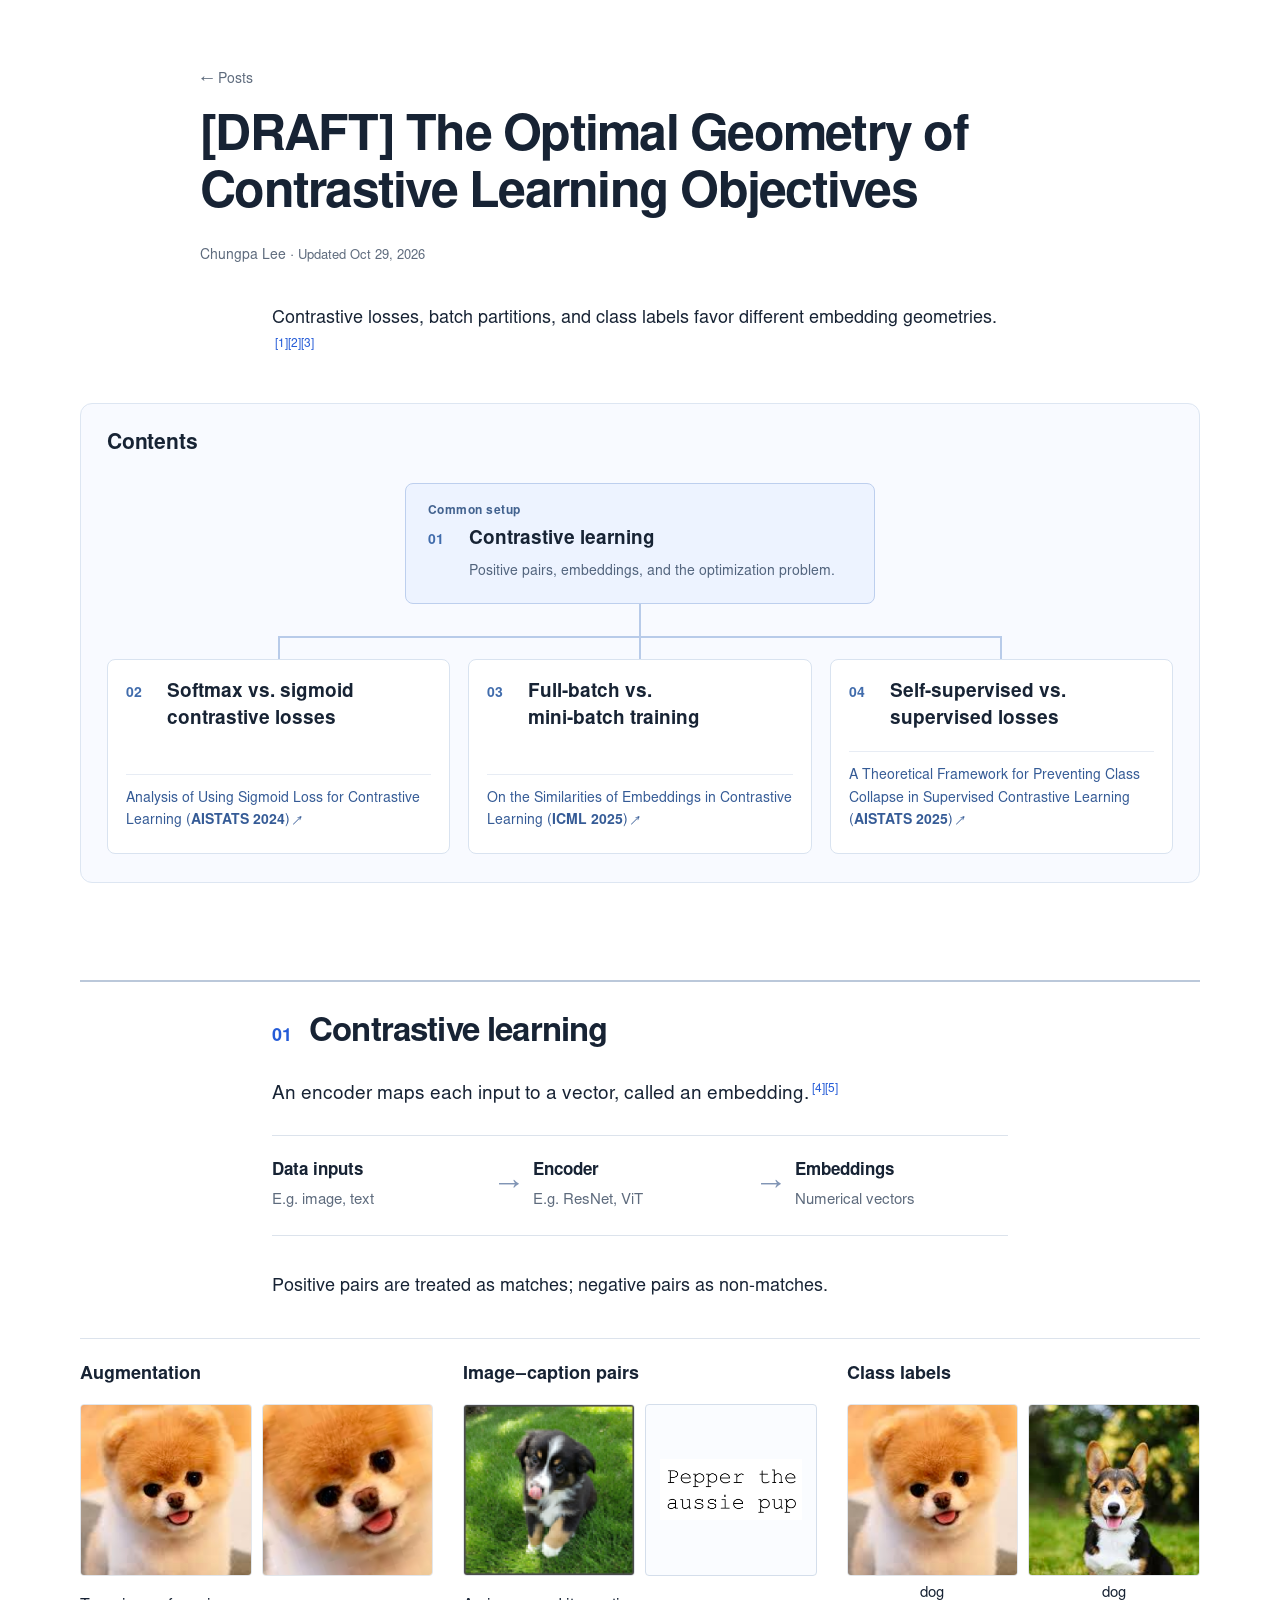
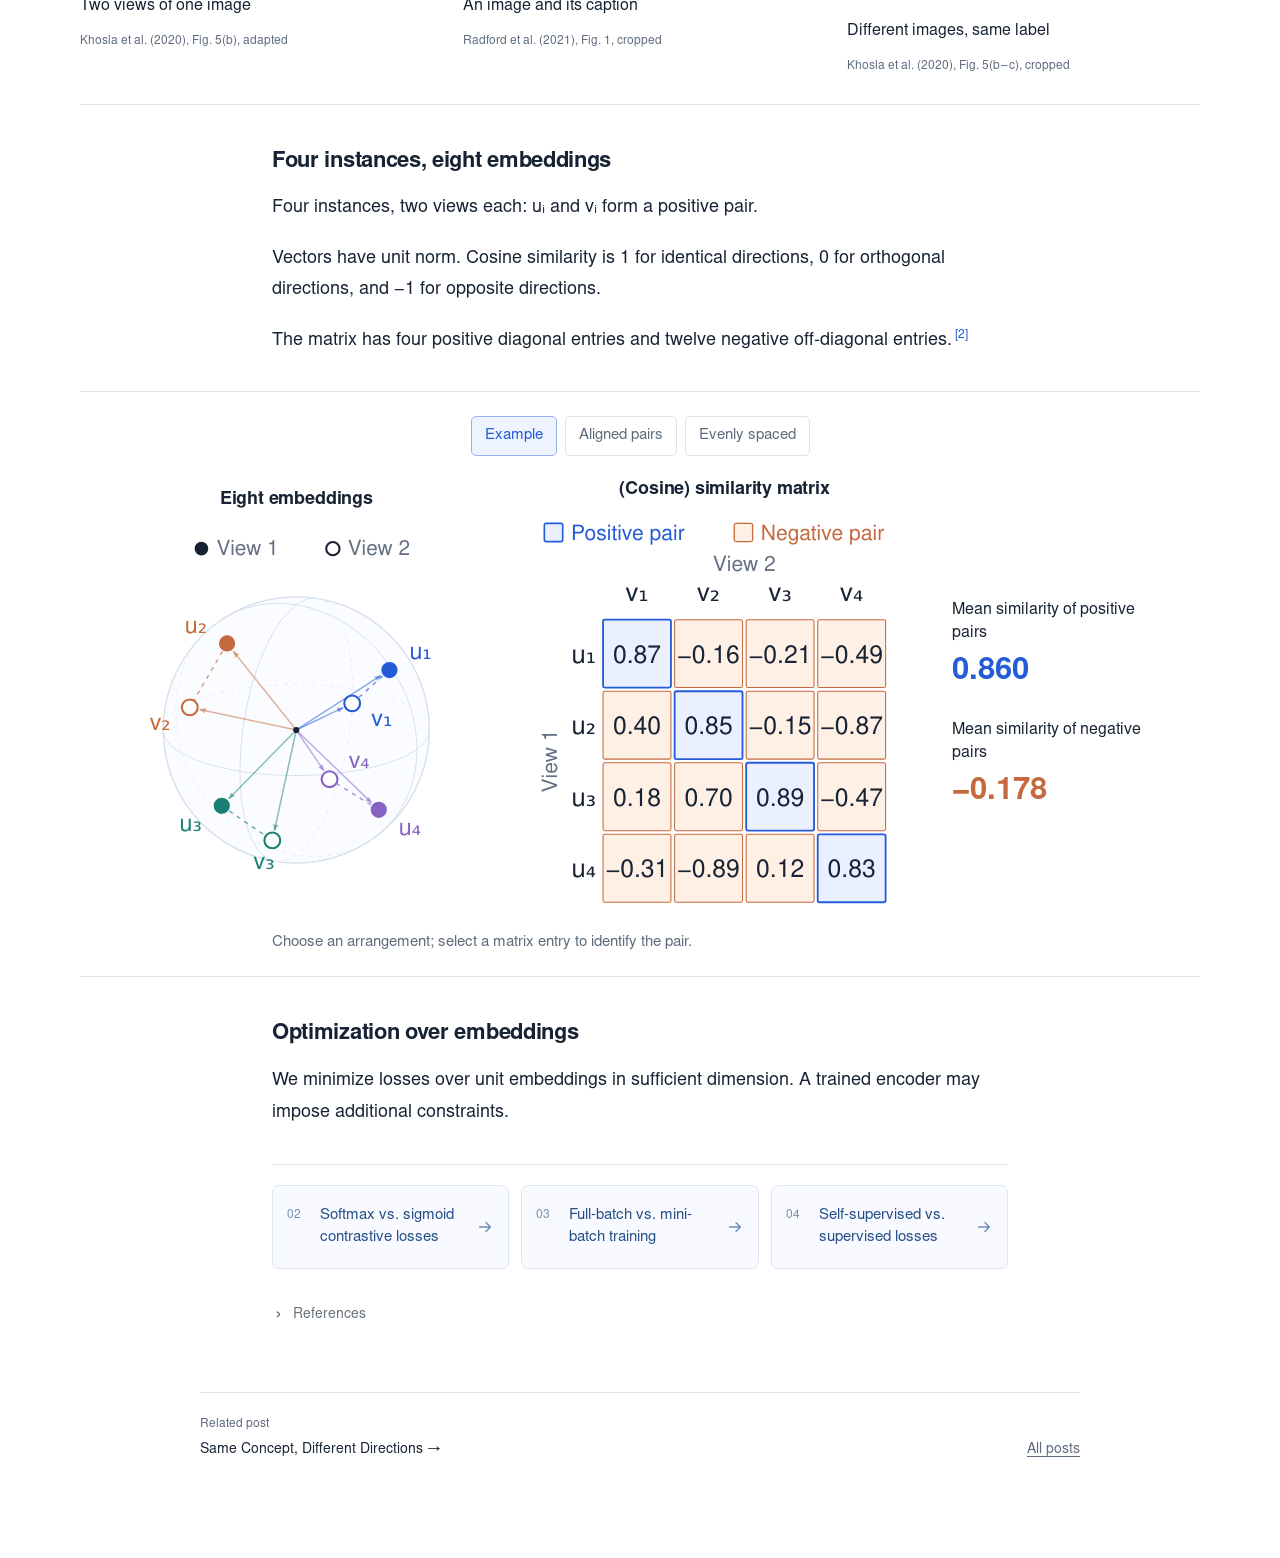
==== commit ce330943: "Condense research drafts around interactive figures and paper terminology" ====
--- a/0/index.html
+++ b/0/index.html
@@ -1,10 +1,10 @@
 <!DOCTYPE html>
 
-<html lang="en"><head><meta charset="utf-8"/><meta content="width=device-width, initial-scale=1" name="viewport"/><meta content="light" name="color-scheme"/><title>[Draft] The Optimal Geometry of Contrastive Learning Objectives</title><meta content="Interactive explanations of InfoNCE and sigmoid loss, mini-batch embedding similarities, and class collapse in supervised contrastive learning." name="description"/>
+<html lang="en"><head><meta charset="utf-8"/><meta content="width=device-width, initial-scale=1" name="viewport"/><meta content="light" name="color-scheme"/><title>[DRAFT] The Optimal Geometry of Contrastive Learning Objectives</title><meta content="Interactive explanations of InfoNCE and sigmoid loss, mini-batch embedding similarities, and class collapse in supervised contrastive learning." name="description"/>
 <meta content="Chungpa Lee" name="author"/>
 <meta content="index, follow, max-image-preview:large" name="robots"/>
 <meta content="article" property="og:type"/>
-<meta content="[Draft] The Optimal Geometry of Contrastive Learning Objectives" property="og:title"/>
+<meta content="[DRAFT] The Optimal Geometry of Contrastive Learning Objectives" property="og:title"/>
 <meta content="Interactive explanations of InfoNCE and sigmoid loss, mini-batch embedding similarities, and class collapse in supervised contrastive learning." property="og:description"/>
 <meta content="https://blog.chungpa.com/0/" property="og:url"/>
 <meta content="Chungpa Lee" property="og:site_name"/>
@@ -17,7 +17,7 @@
 <meta content="https://www.chungpa.com/" property="article:author"/>
 <meta content="2026-10-29" property="article:modified_time"/>
 <meta content="summary_large_image" name="twitter:card"/>
-<meta content="[Draft] The Optimal Geometry of Contrastive Learning Objectives" name="twitter:title"/>
+<meta content="[DRAFT] The Optimal Geometry of Contrastive Learning Objectives" name="twitter:title"/>
 <meta content="Interactive explanations of InfoNCE and sigmoid loss, mini-batch embedding similarities, and class collapse in supervised contrastive learning." name="twitter:description"/>
 <meta content="https://blog.chungpa.com/0/assets/contrastive-learning-preview.png" name="twitter:image"/>
 <meta content="Embedding diagrams for loss functions, mini-batches, and class collapse." name="twitter:image:alt"/>
@@ -32,7 +32,7 @@
     "@type": "WebPage",
     "@id": "https://blog.chungpa.com/0/"
   },
-  "headline": "[Draft] The Optimal Geometry of Contrastive Learning Objectives",
+  "headline": "[DRAFT] The Optimal Geometry of Contrastive Learning Objectives",
   "description": "Interactive explanations of InfoNCE and sigmoid loss, mini-batch embedding similarities, and class collapse in supervised contrastive learning.",
   "inLanguage": "en",
   "author": {
@@ -983,8 +983,8 @@
  #ccem-paper-citation .paper-entry+.paper-entry{margin-top:20px;padding-top:19px}
 }
 @media print{.glx-visuals{grid-template-columns:1fr 1fr}.glx-families{grid-template-columns:1fr 1fr}.glx-dashboard,.glx-bound-figure{break-inside:avoid}.glx-hint{display:none}}
-</style><link rel="stylesheet" href="../assets/blog.css"></head><body><nav aria-label="Article sections" class="section-reader-header" hidden="" id="section-reader-header"><div class="reader-header-inner"><a aria-label="Back to Contents" class="reader-contents" data-reader-contents="" href="#contents"><svg aria-hidden="true" fill="none" height="17" viewbox="0 0 20 20" width="17"><rect height="5.5" rx="1" stroke="currentColor" stroke-width="1.5" width="5.5" x="2.5" y="2.5"></rect><rect height="5.5" rx="1" stroke="currentColor" stroke-width="1.5" width="5.5" x="12" y="2.5"></rect><rect height="5.5" rx="1" stroke="currentColor" stroke-width="1.5" width="5.5" x="2.5" y="12"></rect><rect height="5.5" rx="1" stroke="currentColor" stroke-width="1.5" width="5.5" x="12" y="12"></rect></svg><span>Contents</span></a><div class="reader-tabs"><a aria-controls="learning-from-pairs" class="reader-tab" data-reader-section="learning-from-pairs" href="#learning-from-pairs" title="Contrastive learning"><span class="reader-tab-number">01</span><span class="reader-tab-label">Contrastive learning</span></a><a aria-controls="infonce-and-sigmoid" class="reader-tab" data-reader-section="infonce-and-sigmoid" href="#infonce-and-sigmoid" title="Softmax vs. sigmoid contrastive losses"><span class="reader-tab-number">02</span><span class="reader-tab-label">Softmax vs. sigmoid<br/> contrastive losses</span></a><a aria-controls="full-and-mini-batches" class="reader-tab" data-reader-section="full-and-mini-batches" href="#full-and-mini-batches" title="Full-batch vs. mini-batch training"><span class="reader-tab-number">03</span><span class="reader-tab-label">Full-batch vs.<br/> mini-batch training</span></a><a aria-controls="class-information" class="reader-tab" data-reader-section="class-information" href="#class-information" title="Self-supervised vs. supervised losses"><span class="reader-tab-number">04</span><span class="reader-tab-label">Self-supervised vs.<br/> supervised losses</span></a></div></div></nav><article class="article"><header class="article-header"><a class="post-index-link" href="../">← Posts</a><p class="post-draft">Draft · Work in progress</p><h1>The Optimal Geometry of Contrastive Learning Objectives</h1><p class="byline"><a href="https://www.chungpa.com/" rel="author" target="_blank">Chungpa Lee</a><span class="article-date"> · Updated <time datetime="2026-10-29">Oct 29, 2026</time></span></p></header>
-<div class="opening"><div class="prose"><p class="opening-result">Contrastive learning uses relationships between inputs to learn vector representations, called embeddings. Its objectives encourage related inputs to have similar embeddings and other pairs to remain separated.<sup class="citation"><a aria-label="Reference 4" href="#ref-4">[4]</a><a aria-label="Reference 5" href="#ref-5">[5]</a></sup></p><p class="opening-result">The loss function, the pairs included in each batch, and the use of class labels can favor different arrangements. Studying the embeddings that minimize each objective makes these geometric differences explicit.<sup class="citation"><a aria-label="Reference 1" href="#ref-1">[1]</a><a aria-label="Reference 2" href="#ref-2">[2]</a><a aria-label="Reference 3" href="#ref-3">[3]</a></sup></p></div>
+</style><link rel="stylesheet" href="../assets/blog.css"></head><body><nav aria-label="Article sections" class="section-reader-header" hidden="" id="section-reader-header"><div class="reader-header-inner"><a aria-label="Back to Contents" class="reader-contents" data-reader-contents="" href="#contents"><svg aria-hidden="true" fill="none" height="17" viewbox="0 0 20 20" width="17"><rect height="5.5" rx="1" stroke="currentColor" stroke-width="1.5" width="5.5" x="2.5" y="2.5"></rect><rect height="5.5" rx="1" stroke="currentColor" stroke-width="1.5" width="5.5" x="12" y="2.5"></rect><rect height="5.5" rx="1" stroke="currentColor" stroke-width="1.5" width="5.5" x="2.5" y="12"></rect><rect height="5.5" rx="1" stroke="currentColor" stroke-width="1.5" width="5.5" x="12" y="12"></rect></svg><span>Contents</span></a><div class="reader-tabs"><a aria-controls="learning-from-pairs" class="reader-tab" data-reader-section="learning-from-pairs" href="#learning-from-pairs" title="Contrastive learning"><span class="reader-tab-number">01</span><span class="reader-tab-label">Contrastive learning</span></a><a aria-controls="infonce-and-sigmoid" class="reader-tab" data-reader-section="infonce-and-sigmoid" href="#infonce-and-sigmoid" title="Softmax vs. sigmoid contrastive losses"><span class="reader-tab-number">02</span><span class="reader-tab-label">Softmax vs. sigmoid<br/> contrastive losses</span></a><a aria-controls="full-and-mini-batches" class="reader-tab" data-reader-section="full-and-mini-batches" href="#full-and-mini-batches" title="Full-batch vs. mini-batch training"><span class="reader-tab-number">03</span><span class="reader-tab-label">Full-batch vs.<br/> mini-batch training</span></a><a aria-controls="class-information" class="reader-tab" data-reader-section="class-information" href="#class-information" title="Self-supervised vs. supervised losses"><span class="reader-tab-number">04</span><span class="reader-tab-label">Self-supervised vs.<br/> supervised losses</span></a></div></div></nav><article class="article"><header class="article-header"><a class="post-index-link" href="../">← Posts</a><h1>[DRAFT] The Optimal Geometry of Contrastive Learning Objectives</h1><p class="byline"><a href="https://www.chungpa.com/" rel="author" target="_blank">Chungpa Lee</a><span class="article-date"> · Updated <time datetime="2026-10-29">Oct 29, 2026</time></span></p></header>
+<div class="opening"><div class="prose"><p class="opening-result">Contrastive losses, batch partitions, and class labels favor different embedding geometries.<sup class="citation"><a aria-label="Reference 1" href="#ref-1">[1]</a><a aria-label="Reference 2" href="#ref-2">[2]</a><a aria-label="Reference 3" href="#ref-3">[3]</a></sup></p></div>
 <nav aria-labelledby="overview-title" class="overview overview-paths" id="contents">
 <div class="overview-heading"><h2 id="overview-title">Contents</h2></div>
 <div class="overview-foundation">
@@ -1010,74 +1010,74 @@
 </div>
 </nav></div>
 <noscript><div class="prose"><p>Enable JavaScript for the interactive figures.</p></div></noscript>
-<section aria-labelledby="chapter-0" class="chapter" id="learning-from-pairs"><header class="chapter-header"><div class="chapter-heading"><span aria-hidden="true" class="section-number">01</span><h2 class="chapter-title" id="chapter-0">Contrastive learning</h2></div></header><div class="prose section-lead"><p><strong>An encoder maps an input to a vector, or list of numbers, called an embedding. Treating embeddings as points in a space makes their similarities visible.</strong><sup class="citation"><a aria-label="Reference 4" href="#ref-4">[4]</a><a aria-label="Reference 5" href="#ref-5">[5]</a></sup></p></div>
+<section aria-labelledby="chapter-0" class="chapter" id="learning-from-pairs"><header class="chapter-header"><div class="chapter-heading"><span aria-hidden="true" class="section-number">01</span><h2 class="chapter-title" id="chapter-0">Contrastive learning</h2></div></header><div class="prose section-lead"><p>An encoder maps each input to a vector, called an embedding.<sup class="citation"><a aria-label="Reference 4" href="#ref-4">[4]</a><a aria-label="Reference 5" href="#ref-5">[5]</a></sup></p></div>
 <div aria-label="Data inputs are mapped by an encoder to embeddings" class="workflow"><div><strong>Data inputs</strong><span>E.g. image, text</span></div><div aria-hidden="true" class="workflow-arrow">→</div><div><strong>Encoder</strong><span>E.g. ResNet, ViT</span></div><div aria-hidden="true" class="workflow-arrow">→</div><div><strong>Embeddings</strong><span>Numerical vectors</span></div></div>
 <div class="prose">
-<p>A positive pair consists of two inputs defined as related, or their embeddings. A negative pair is treated as a non-match under the chosen rule.</p>
-<p>Cropping or rotating an image produces another version, or view, of the same image. These two views can form a positive pair. An image with its caption, or two examples sharing a class label, provide other ways to define positives.<sup class="citation"><a aria-label="Reference 4" href="#ref-4">[4]</a><a aria-label="Reference 5" href="#ref-5">[5]</a></sup></p></div>
+<p>Positive pairs are treated as matches; negative pairs as non-matches.</p>
+</div>
 <figure class="article-figure" id="fig-positive-inputs"><div class="similar-examples"><div class="similar-example"><h3>Augmentation</h3><div class="similar-example-visual"><div class="similar-photo-pair"><div class="similar-frame"><img alt="Dog photograph in Khosla et al., Figure 5(b)" class="" id="cl-embedded-image-1" src="assets/pair-example-57034cab3275.png"/></div><div class="similar-frame augmented-view"><img alt="The same source dog photograph, rotated and cropped for this augmentation example" class="" data-embedded-image="cl-embedded-image-1"/></div></div></div><div class="similar-relation">Two views of one image</div><a class="similar-credit" href="https://arxiv.org/pdf/2004.11362" rel="noopener noreferrer" target="_blank">Khosla et al. (2020), Fig. 5(b), adapted</a></div><div class="similar-example"><h3>Image–caption pairs</h3><div class="similar-example-visual"><div class="similar-clip-pair"><img alt="Original puppy image from Radford et al., Figure 1" class="clip-photo" id="cl-embedded-image-2" src="assets/pair-example-891c757ac882.png"/><div class="similar-caption-box"><img alt="Original caption: Pepper the aussie pup" class="clip-caption" id="cl-embedded-image-3" src="assets/pair-example-60da557e9379.png"/></div></div></div><div class="similar-relation">An image and its caption</div><a class="similar-credit" href="https://arxiv.org/pdf/2103.00020" rel="noopener noreferrer" target="_blank">Radford et al. (2021), Fig. 1, cropped</a></div><div class="similar-example"><h3>Class labels</h3><div class="similar-example-visual"><div class="similar-photo-pair"><figure class="similar-labeled-image"><div class="similar-frame"><img alt="Dog photograph in Khosla et al., Figure 5(b)" class="" data-embedded-image="cl-embedded-image-1"/></div><figcaption>dog</figcaption></figure><figure class="similar-labeled-image"><div class="similar-frame"><img alt="A different dog photograph in Khosla et al., Figure 5(c)" class="" id="cl-embedded-image-4" src="assets/pair-example-911dd20debf9.png"/></div><figcaption>dog</figcaption></figure></div></div><div class="similar-relation">Different images, same label</div><a class="similar-credit" href="https://arxiv.org/pdf/2004.11362" rel="noopener noreferrer" target="_blank">Khosla et al. (2020), Fig. 5(b–c), cropped</a></div></div></figure>
 <div class="prose"><h3>Four instances, eight embeddings</h3>
-<p>Consider four original examples, called instances, with two related views of each. With n=4 instances, there are eight embeddings: u₁ and v₁ correspond to instance 1, and similarly for the others. A shared index identifies a matching pair.</p>
-<p>Normalize every vector to length 1, placing the points on a unit sphere. Similarity then depends on direction: 1 means the same point, 0 means a right angle, and −1 means opposite directions.</p>
-<p>For this example, only views of the same instance are positive. The matrix lists every u–v comparison: four positive entries on the diagonal and twelve negative entries elsewhere. The two numbers beside the matrix average these two groups.<sup class="citation"><a aria-label="Reference 2" href="#ref-2">[2]</a></sup></p></div>
-<figure class="article-figure" id="fig-pairs"><div aria-label="Embedding configuration" class="switches" id="intro-mode"><button aria-pressed="true" data-intro-mode="irregular" type="button">Example</button><button aria-pressed="false" data-intro-mode="aligned" type="button">Aligned pairs</button><button aria-pressed="false" data-intro-mode="simplex" type="button">Evenly spaced</button></div><div class="pair-grid"><div><h3 class="figure-heading">Eight embeddings</h3><div id="intro-geometry"></div></div><div><h3 class="figure-heading">(Cosine) similarity matrix</h3><div id="intro-matrix"></div></div><dl class="pair-means"><div class="positive-mean"><dt>Mean similarity of positive pairs</dt><dd id="intro-mean-positive"></dd></div><div class="negative-mean"><dt>Mean similarity of negative pairs</dt><dd id="intro-mean-negative"></dd></div></dl></div><figcaption>Choose an arrangement, then select a matrix entry to identify its two embeddings.</figcaption></figure>
-<div class="prose research-question"><h3>What does the loss minimize?</h3><p>The two goals are to give positive pairs high similarity and negative pairs low similarity. A <strong>loss function</strong> turns these preferences into a numerical penalty. Training changes the encoder to reduce this number.</p><p>To study the geometry favored by the loss, optimize the unit embeddings directly. <strong>Which arrangement attains the smallest possible loss?</strong> Such an arrangement is a global optimum of this embedding problem.</p><p>The analysis assumes sufficient dimension for the configurations below. It characterizes the objective’s preference; a particular encoder may impose additional restrictions.</p></div>
+<p>Four instances, two views each: uᵢ and vᵢ form a positive pair.</p>
+<p>Vectors have unit norm. Cosine similarity is 1 for identical directions, 0 for orthogonal directions, and −1 for opposite directions.</p>
+<p>The matrix has four positive diagonal entries and twelve negative off-diagonal entries.<sup class="citation"><a aria-label="Reference 2" href="#ref-2">[2]</a></sup></p></div>
+<figure class="article-figure" id="fig-pairs"><div aria-label="Embedding configuration" class="switches" id="intro-mode"><button aria-pressed="true" data-intro-mode="irregular" type="button">Example</button><button aria-pressed="false" data-intro-mode="aligned" type="button">Aligned pairs</button><button aria-pressed="false" data-intro-mode="simplex" type="button">Evenly spaced</button></div><div class="pair-grid"><div><h3 class="figure-heading">Eight embeddings</h3><div id="intro-geometry"></div></div><div><h3 class="figure-heading">(Cosine) similarity matrix</h3><div id="intro-matrix"></div></div><dl class="pair-means"><div class="positive-mean"><dt>Mean similarity of positive pairs</dt><dd id="intro-mean-positive"></dd></div><div class="negative-mean"><dt>Mean similarity of negative pairs</dt><dd id="intro-mean-negative"></dd></div></dl></div><figcaption>Choose an arrangement; select a matrix entry to identify the pair.</figcaption></figure>
+<div class="prose research-question"><h3>Optimization over embeddings</h3><p>We minimize losses over unit embeddings in sufficient dimension. A trained encoder may impose additional constraints.</p></div>
 <nav aria-label="More sections" class="section-reader-footer prose" data-reader-footer="learning-from-pairs" hidden=""><div class="reader-footer-options"><a aria-controls="infonce-and-sigmoid" class="reader-footer-card" data-reader-section="infonce-and-sigmoid" href="#infonce-and-sigmoid"><span class="reader-footer-number">02</span><span>Softmax vs. sigmoid contrastive losses</span><svg aria-hidden="true" fill="none" height="18" viewbox="0 0 20 20" width="18"><path d="M4 10h12m-5-5 5 5-5 5" stroke="currentColor" stroke-linecap="round" stroke-linejoin="round" stroke-width="1.5"></path></svg></a><a aria-controls="full-and-mini-batches" class="reader-footer-card" data-reader-section="full-and-mini-batches" href="#full-and-mini-batches"><span class="reader-footer-number">03</span><span>Full-batch vs. mini-batch training</span><svg aria-hidden="true" fill="none" height="18" viewbox="0 0 20 20" width="18"><path d="M4 10h12m-5-5 5 5-5 5" stroke="currentColor" stroke-linecap="round" stroke-linejoin="round" stroke-width="1.5"></path></svg></a><a aria-controls="class-information" class="reader-footer-card" data-reader-section="class-information" href="#class-information"><span class="reader-footer-number">04</span><span>Self-supervised vs. supervised losses</span><svg aria-hidden="true" fill="none" height="18" viewbox="0 0 20 20" width="18"><path d="M4 10h12m-5-5 5 5-5 5" stroke="currentColor" stroke-linecap="round" stroke-linejoin="round" stroke-width="1.5"></path></svg></a></div></nav>
 </section>
-<section aria-labelledby="chapter-1" class="chapter" id="infonce-and-sigmoid"><header class="chapter-header"><div class="chapter-heading"><span aria-hidden="true" class="section-number">02</span><h2 class="chapter-title" id="chapter-1">Softmax vs. sigmoid contrastive losses</h2></div></header><div class="prose section-lead"><p><strong>InfoNCE is a softmax contrastive loss that identifies the positive match among competing candidates.</strong><sup class="citation"><a aria-label="Reference 7" href="#ref-7">[7]</a></sup> <strong>Pairwise sigmoid loss classifies each pair as positive or negative.</strong><sup class="citation"><a aria-label="Reference 6" href="#ref-6">[6]</a></sup></p></div>
+<section aria-labelledby="chapter-1" class="chapter" id="infonce-and-sigmoid"><header class="chapter-header"><div class="chapter-heading"><span aria-hidden="true" class="section-number">02</span><h2 class="chapter-title" id="chapter-1">Softmax vs. sigmoid contrastive losses</h2></div></header><div class="prose section-lead"><p>InfoNCE normalizes across candidates; sigmoid loss assigns a penalty to each pair.<sup class="citation"><a aria-label="Reference 7" href="#ref-7">[7]</a></sup><sup class="citation"><a aria-label="Reference 6" href="#ref-6">[6]</a></sup></p></div>
 <div class="prose">
-<p>Consider n instances, each represented by two unit vectors uᵢ and vᵢ in a d-dimensional embedding space. Pairs with the same index are positive, other u–v pairs are negative, and similarity is the inner product.</p>
-<p>The analysis minimizes the loss directly over these embeddings in sufficient dimension. The figures in this section use n=3.<sup class="citation"><a aria-label="Reference 1" href="#ref-1">[1]</a></sup></p></div>
+<p>Here n=3: uᵢ–vᵢ are positive pairs; uᵢ–vⱼ, i≠j, are negative pairs.</p>
+</div>
 <div class="prose">
-<p>With u₁ as the reference, or anchor, the candidate embeddings are v₁, v₂, and v₃. Only v₁ is its positive match.</p>
-<p>InfoNCE applies <strong>softmax</strong> to similarities divided by a temperature parameter τ. For u₁, it divides exp(u₁ᵀv₁ / τ) by the sum of all three exponentiated scores. This is the probability assigned to the positive match; the loss is its negative logarithm. The symmetric form used here averages both directions, giving six anchor terms in total.<sup class="citation"><a aria-label="Reference 4" href="#ref-4">[4]</a></sup></p>
-<p>Sigmoid assigns a separate penalty to each matrix entry: three for positive pairs and six for negative pairs. Temperature τ controls the sensitivity to similarity differences; smaller τ amplifies a given difference in similarity.<sup class="citation"><a aria-label="Reference 1" href="#ref-1">[1]</a><a aria-label="Reference 6" href="#ref-6">[6]</a></sup></p></div>
-<figure class="article-figure" id="fig-loss"><div id="loss-component"></div><figcaption>Select a term to highlight the similarities it needs. The sigmoid bias b shifts the scores and is fixed in the examples below.</figcaption></figure>
+
+<p>Symmetric InfoNCE averages six anchor losses; sigmoid sums three positive and six negative pair terms.<sup class="citation"><a aria-label="Reference 4" href="#ref-4">[4]</a></sup></p>
+<p>Similarities are scaled by 1/τ.<sup class="citation"><a aria-label="Reference 1" href="#ref-1">[1]</a><a aria-label="Reference 6" href="#ref-6">[6]</a></sup></p></div>
+<figure class="article-figure" id="fig-loss"><div id="loss-component"></div><figcaption>Select a loss term to highlight its similarities. Bias b shifts the sigmoid scores.</figcaption></figure>
 <div class="prose">
-<p>Each sigmoid term depends on one pair, so separate blocks can be evaluated independently and summed. Each InfoNCE term requires its full row or column denominator. InfoNCE can also be evaluated in blocks, but normalizing each block independently changes the objective.<sup class="citation"><a aria-label="Reference 6" href="#ref-6">[6]</a></sup></p></div>
-<div class="prose"><h3>Why the two goals create a tradeoff</h3>
-<p>Because pairs share embeddings, their similarities cannot be chosen independently. In this three-instance example, setting every negative u–v similarity to −1 forces all u vectors to coincide and all v vectors to lie at the opposite point. Every positive similarity is then also −1.</p>
-<p>Keeping positive similarity at 1 makes each matching pair coincide, but leaves their spacing free. If all points coincide, the negative mean is also 1. Spreading the instance directions lowers this mean, down to −1/(n−1).</p>
-<p>An evenly spaced arrangement called a simplex ETF reaches this lower bound. It is an equilateral triangle for three instances, or a tetrahedron for four. The right-hand figure shows how negative spacing can change while positives stay aligned.<sup class="citation"><a aria-label="Reference 1" href="#ref-1">[1]</a><a aria-label="Reference 2" href="#ref-2">[2]</a></sup></p></div>
-<figure class="article-figure" id="fig-reference"><div class="two-panels"><div><h3 class="figure-heading">Minimize negative similarity</h3><div id="reference-negative"></div></div><div><h3 class="figure-heading">Maximize positive similarity</h3><div id="reference-aligned"></div></div></div><div class="control"><div class="control-heading"><label for="reference-range">Spacing of the aligned pairs</label><output for="reference-range" id="reference-value">0.55</output></div><input id="reference-range" max="1" min="0" step="0.01" type="range" value="0.55"/><div class="control-endpoints"><span>One point</span><span>Simplex ETF</span></div></div><div class="switches" id="reference-presets"><button data-reference="0" type="button">One point</button><button data-reference=".55" type="button">Unequal spacing</button><button data-reference="1" type="button">Simplex ETF</button></div><figcaption>On the right, each positive pair stays at one point. Moving the slider changes only the spacing between instances.</figcaption></figure>
-<div class="prose"><h3>CCEM reduces the search to one similarity</h3>
-<p>The paper proposes the double-Constant Embedding Model (CCEM) to reduce optimization over all embeddings to a single parameter. It describes the smallest attainable mean negative similarity at each fixed mean positive similarity.</p>
-<p>In CCEM, all positive u–v pairs share one similarity and all negative u–v pairs share another. Under the conditions below, the paper proves that this one-parameter family contains a global minimizer of sigmoid loss.</p>
-<p>With three instances, each view forms an equilateral triangle. Moving the triangle centers apart shrinks the triangles so every vector stays on the sphere. Both positive and negative similarities decrease.</p>
-<p>If the views represent images and text, the distance between these centers is a modality gap: the two types of input have different average embeddings.</p>
-<p>For three instances, the relationship below gives the negative similarity once the positive similarity is fixed. The slider shows the corresponding arrangement.<sup class="citation"><a aria-label="Reference 1" href="#ref-1">[1]</a></sup></p></div>
+<p>Sigmoid terms can be summed independently. InfoNCE requires each complete row or column denominator.<sup class="citation"><a aria-label="Reference 6" href="#ref-6">[6]</a></sup></p></div>
+<div class="prose"><h3>Alignment and separation</h3>
+<p>For n=3, setting every negative similarity to −1 also forces every positive similarity to −1.</p>
+
+<p>With aligned positives, the minimum negative mean is −1/(n−1), attained by a simplex equiangular tight frame (ETF): an equilateral triangle for n=3.<sup class="citation"><a aria-label="Reference 1" href="#ref-1">[1]</a><a aria-label="Reference 2" href="#ref-2">[2]</a></sup></p></div>
+<figure class="article-figure" id="fig-reference"><div class="two-panels"><div><h3 class="figure-heading">Minimize negative similarity</h3><div id="reference-negative"></div></div><div><h3 class="figure-heading">Maximize positive similarity</h3><div id="reference-aligned"></div></div></div><div class="control"><div class="control-heading"><label for="reference-range">Spacing of the aligned pairs</label><output for="reference-range" id="reference-value">0.55</output></div><input id="reference-range" max="1" min="0" step="0.01" type="range" value="0.55"/><div class="control-endpoints"><span>One point</span><span>Simplex ETF</span></div></div><div class="switches" id="reference-presets"><button data-reference="0" type="button">One point</button><button data-reference=".55" type="button">Unequal spacing</button><button data-reference="1" type="button">Simplex ETF</button></div><figcaption>The slider changes spacing between instances while positive pairs remain aligned.</figcaption></figure>
+<div class="prose"><h3>Double-Constant Embedding Model</h3>
+<p>The double-Constant Embedding Model (CCEM) attains the minimum negative mean for each fixed positive mean.</p>
+<p>All positive pairs share one similarity; all negative pairs share another.</p>
+
+<p>For image–text pairs, separation between view centers corresponds to a modality gap.</p>
+</div>
 <div class="prose"><div aria-label="In the three-instance CCEM, negative similarity equals positive similarity minus three, divided by four" class="model-equation" role="math"><span class="model-negative">Negative similarity =</span><span class="model-fraction"><span><span class="model-positive">Positive similarity</span> − 3</span><span>4</span></span></div></div>
 <figure class="article-figure" id="fig-ccem"><div class="control"><div class="control-heading"><label for="ccem-range">Fix positive similarity</label><output for="ccem-range" id="ccem-value">0.6</output></div><input id="ccem-range" max="1" min="-1" step="0.01" type="range" value="0.6"/><div class="control-endpoints"><span>−1</span><span>1</span></div></div><div class="two-panels"><div id="ccem-tradeoff"></div><div id="ccem-geometry"></div></div></figure>
 <div class="prose">
-<p>For unit embeddings with d≥n, τ&gt;0, and fixed b≥0, CCEM contains a global minimizer of sigmoid loss (Corollary 2). Under these conditions, minimizing the CCEM loss curve yields a globally optimal configuration of the full embedding problem.<sup class="citation"><a aria-label="Reference 1" href="#ref-1">[1]</a></sup></p></div>
-<div class="prose"><h3>Temperature selects the optimal structure</h3>
-<p>Along CCEM, increasing positive similarity also increases the difference between positive and negative similarity. InfoNCE therefore decreases until the views align in a simplex ETF. Temperature changes the curve’s scale and slope, while its minimum remains at positive similarity 1.</p>
-<p>For sigmoid, the gain from lowering negative similarities can outweigh the cost of misaligning positives. Its minimum can occur before full alignment, leaving the two view centers apart. In the fixed-bias example below, increasing τ closes this gap; full alignment begins at τ≈0.185.<sup class="citation"><a aria-label="Reference 1" href="#ref-1">[1]</a></sup></p></div>
-<figure class="article-figure" id="fig-temperature"><div class="control"><div class="control-heading"><label for="temperature-range">Temperature τ</label><output for="temperature-range" id="temperature-value">0.140</output></div><input id="temperature-range" max="0.2" min="0.005" step="0.001" type="range" value="0.14"/><div class="control-endpoints"><span>0.005</span><span>0.200</span></div></div><div id="temperature-comparison"></div><figcaption>The horizontal axis is positive similarity. The dot marks the lowest loss; the points show that minimizing arrangement.</figcaption></figure>
-<div class="prose"><p class="parameter-note">The bias is fixed at b=1 here. For sigmoid loss, the paper uses the coefficient t in place of 1/τ. Its Theorem 2 treats the separate setting t=b.<sup class="citation"><a aria-label="Reference 1" href="#ref-1">[1]</a></sup></p></div>
+<p>For unit embeddings with d≥n, τ&gt;0, and fixed b≥0, CCEM contains a global minimizer of sigmoid loss (Corollary 2).<sup class="citation"><a aria-label="Reference 1" href="#ref-1">[1]</a></sup></p></div>
+<div class="prose"><h3>Temperature and optimal geometry</h3>
+<p>InfoNCE is minimized by aligned simplex embeddings at every temperature.</p>
+<p>Sigmoid can favor misaligned positives. With b=1 here, alignment begins at τ≈0.185.<sup class="citation"><a aria-label="Reference 1" href="#ref-1">[1]</a></sup></p></div>
+<figure class="article-figure" id="fig-temperature"><div class="control"><div class="control-heading"><label for="temperature-range">Temperature τ</label><output for="temperature-range" id="temperature-value">0.140</output></div><input id="temperature-range" max="0.2" min="0.005" step="0.001" type="range" value="0.14"/><div class="control-endpoints"><span>0.005</span><span>0.200</span></div></div><div id="temperature-comparison"></div><figcaption>The dot marks the minimum loss; the geometry shows its optimizer.</figcaption></figure>
+<div class="prose"><p class="parameter-note">Here t=1/τ and b=1; the paper’s Theorem 2 sets t=b.<sup class="citation"><a aria-label="Reference 1" href="#ref-1">[1]</a></sup></p></div>
 <div class="general-loss-extension glx47" id="beyond-sigmoid">
 <div class="prose">
-<h3>Beyond sigmoid: a broader loss framework</h3>
-<p><strong>The extension separates two choices: how a loss combines similarities, and which negative pairs it includes.</strong> The ICML 2025 analysis covers both choices, rather than only the sigmoid function.<sup class="citation"><a aria-label="Reference 2" href="#ref-2">[2]</a></sup></p>
+<h3>Two families of contrastive losses</h3>
+<p>Two loss families, three choices of negative pairs.<sup class="citation"><a aria-label="Reference 2" href="#ref-2">[2]</a></sup></p>
 </div>
 <div aria-label="Two families of contrastive losses" class="glx-families">
 <section aria-labelledby="glx-info-heading" class="glx-family">
 <h4 id="glx-info-heading">InfoNCE-based losses</h4>
-<p>Compare each negative with its positive match.</p>
+<p>Compare positive and negative similarities.</p>
 <div class="glx-math"><math aria-label="InfoNCE-based anchor term: apply phi to each negative-minus-positive similarity, sum the results, then apply psi." display="block" xmlns="http://www.w3.org/1998/Math/MathML"><semantics><mrow><mi>ψ</mi><mrow><mo>(</mo><mrow><munderover><mo>∑</mo><mrow><mi>j</mi><mo>=</mo><mn>2</mn></mrow><mn>3</mn></munderover><mrow><mi>φ</mi><mrow><mo>(</mo><mrow><msup><mrow><mo>(</mo><mrow><msub><mi>𝒗</mi><mi>j</mi></msub><mo>−</mo><msub><mi>𝒗</mi><mn>1</mn></msub></mrow><mo>)</mo></mrow><mo>⊤</mo></msup><msub><mi>𝒖</mi><mn>1</mn></msub></mrow><mo>)</mo></mrow></mrow></mrow><mo>)</mo></mrow></mrow><annotation encoding="application/x-tex">\psi\!\left(\sum_{j=2}^{3}\phi\!\left((\boldsymbol v_j-\boldsymbol v_1)^\top\boldsymbol u_1\right)\right)</annotation></semantics></math></div>
-<p class="glx-example">InfoNCE and SimCLR are examples of this family.</p>
+<p class="glx-example">Examples: InfoNCE, SimCLR.</p>
 </section>
 <section aria-labelledby="glx-add-heading" class="glx-family">
 <h4 id="glx-add-heading">Independently additive losses</h4>
 <p>Add positive and negative penalties separately.</p>
 <div class="glx-math"><math aria-label="Additive anchor term: the positive penalty plus the mean of two negative penalties." display="block" xmlns="http://www.w3.org/1998/Math/MathML"><semantics><mrow><mo>−</mo><mrow><mi>φ</mi><mrow><mo>(</mo><mrow><msup><msub><mi>𝒖</mi><mn>1</mn></msub><mo>⊤</mo></msup><msub><mi>𝒗</mi><mn>1</mn></msub></mrow><mo>)</mo></mrow></mrow><mo>+</mo><mfrac><mn>1</mn><mn>2</mn></mfrac><mrow><munderover><mo>∑</mo><mrow><mi>j</mi><mo>=</mo><mn>2</mn></mrow><mn>3</mn></munderover><mrow><mi>ψ</mi><mrow><mo>(</mo><mrow><msup><msub><mi>𝒖</mi><mn>1</mn></msub><mo>⊤</mo></msup><msub><mi>𝒗</mi><mi>j</mi></msub></mrow><mo>)</mo></mrow></mrow></mrow></mrow><annotation encoding="application/x-tex">-\phi(\boldsymbol u_1^\top\boldsymbol v_1)+\frac12\sum_{j=2}^{3}\psi(\boldsymbol u_1^\top\boldsymbol v_j)</annotation></semantics></math></div>
-<p class="glx-example">Sigmoid is one choice of the two penalty functions.</p>
+<p class="glx-example">Example: sigmoid loss.</p>
 </section>
 </div>
-<p class="glx-caption prose">One anchor u₁, with cross-view negatives v₂ and v₃. The functions φ and ψ are defined separately for each family; <a href="#general-loss-mathematical-details">Mathematical details</a> gives the full objectives and assumptions.<sup class="citation"><a aria-label="Reference 2" href="#ref-2">[2]</a></sup></p>
+<p class="glx-caption prose">One anchor u₁; cross-view negatives v₂ and v₃. Each family defines its own φ and ψ.<sup class="citation"><a aria-label="Reference 2" href="#ref-2">[2]</a></sup></p>
 <div class="prose">
 <h4 class="glx-subheading">Which pairs does the loss compare?</h4>
-<p>The three positive pairs stay the same. Cross-view negatives use uᵢ–vⱼ; within-view negatives use uᵢ–uⱼ or vᵢ–vⱼ, with i≠j. Switch the comparisons, then separate the two view centers.</p>
+<p>Cross-view: uᵢ–vⱼ. Within-view: uᵢ–uⱼ or vᵢ–vⱼ, i≠j. Toggle comparisons and vary δ.</p>
 </div>
 <figure aria-labelledby="glx-figure-title" class="article-figure glx-dashboard" id="fig-general-pairs">
 <h4 class="glx-figure-title" id="glx-figure-title">The same three pairs, different comparisons</h4>
@@ -1104,31 +1104,28 @@
 <div class="glx-metric"><span class="glx-metric-name">Within-view negatives</span><strong id="glx-within">−0.20</strong><span class="glx-baseline">At alignment: −0.50</span><span class="glx-inclusion" id="glx-within-state">Not penalized</span></div>
 </div>
 <p class="glx-explanation" id="glx-explanation"></p>
-<figcaption id="glx-slider-note">CCEM configurations, not a training trajectory. The numbers are computed from the six unit vectors. All three means are shown, including comparisons omitted from the loss. Pair selection follows Figure 1 of the ICML paper.<sup class="citation"><a aria-label="Reference 2" href="#ref-2">[2]</a></sup></figcaption>
+<figcaption id="glx-slider-note">Illustrative CCEM configurations, not a training trajectory. Means include pairs omitted from the loss.<sup class="citation"><a aria-label="Reference 2" href="#ref-2">[2]</a></sup></figcaption>
 </figure>
-<div class="prose">
-<h4 class="glx-subheading">What changes at the optimum?</h4>
-<p>Separating the views lowers cross-view negative similarities, but also lowers positive similarity and brings same-view embeddings closer together. <strong>Within-view negatives make this clustering visible to the objective.</strong> For the additive family, they recover the aligned simplex optimum under the paper’s assumptions.<sup class="citation"><a aria-label="Reference 2" href="#ref-2">[2]</a></sup></p>
-</div>
+
 <div class="glx-result-wrap prose">
 <table class="glx-results"><caption>Full-batch optimum</caption><thead><tr><th scope="col">Loss family</th><th data-glx-col="cross" scope="col">Cross-view only</th><th data-glx-col="within" scope="col">Within-view only</th><th data-glx-col="both" scope="col">Both</th></tr></thead><tbody>
 <tr><th scope="row">InfoNCE-based</th><td data-glx-col="cross" data-label="Cross-view only">Aligned simplex</td><td data-glx-col="within" data-label="Within-view only">Aligned simplex</td><td data-glx-col="both" data-label="Both">Aligned simplex</td></tr>
 <tr><th scope="row">Independently additive</th><td data-glx-col="cross" data-label="Cross-view only">Depends on attraction and repulsion</td><td data-glx-col="within" data-label="Within-view only">Aligned simplex</td><td data-glx-col="both" data-label="Both">Aligned simplex</td></tr>
 </tbody></table>
-<p class="glx-caption">Aligned simplex: positive similarity 1; negative similarity −1/(n−1). Results assume the function and dimension conditions in Theorems 5.1 and 5.3.<sup class="citation"><a aria-label="Reference 2" href="#ref-2">[2]</a></sup></p>
+<p class="glx-caption">Aligned simplex: positive similarity 1, negative similarity −1/(n−1). Assumptions: <a href="https://proceedings.mlr.press/v267/lee25v.html" target="_blank" rel="noopener noreferrer">Theorems 5.1 and 5.3</a>.<sup class="citation"><a aria-label="Reference 2" href="#ref-2">[2]</a></sup></p>
 </div>
 <div class="prose">
-<p>With cross-view negatives alone, an additive loss can favor misalignment when the gain from further negative separation outweighs the cost to positive pairs. The theorem compares the slopes of the two penalty functions at the aligned simplex; the exact inequalities are in <a href="#general-loss-mathematical-details">Mathematical details</a>.</p>
+
 <h4 class="glx-subheading">A limit independent of the loss</h4>
-<p><strong>A mean cross-view negative similarity below −1/(n−1) rules out perfect positive alignment.</strong> This applies to any normalized encoder in the paper’s setup, not just an optimum.<sup class="citation"><a aria-label="Reference 2" href="#ref-2">[2]</a></sup></p>
-<figure class="glx-bound-figure"><div id="glx-bound"></div><figcaption>The threshold is −0.50 for three instances. Above the threshold, perfect alignment is not guaranteed.</figcaption></figure>
+<p>A mean cross-view negative similarity below −1/(n−1) rules out perfect positive alignment for any normalized encoder in this setup (Theorem 5.2).<sup class="citation"><a aria-label="Reference 2" href="#ref-2">[2]</a></sup></p>
+<figure class="glx-bound-figure"><div id="glx-bound"></div><figcaption>For n=3, the threshold is −0.50. Above it, alignment is not guaranteed.</figcaption></figure>
 </div>
 </div>
 <div class="paper-resources prose" id="ccem-further-details">
-<details class="math-details prose" id="ccem-mathematical-details"><summary><span>Mathematical details</span><span class="details-model">CCEM · General losses</span></summary><div class="math-details-body"><h4>Double-Constant Embedding Model<span class="math-reference">Definition 3<sup class="citation"><a aria-label="Reference 1" href="#ref-1">[1]</a></sup></span></h4><p>The paper uses <math display="inline" xmlns="http://www.w3.org/1998/Math/MathML"><semantics><mi>N</mi><annotation encoding="application/x-tex">N</annotation></semantics></math> paired instances and assumes <math display="inline" xmlns="http://www.w3.org/1998/Math/MathML"><semantics><mrow><mi>d</mi><mo>≥</mo><mi>N</mi></mrow><annotation encoding="application/x-tex">d\ge N</annotation></semantics></math>. Let <math display="inline" xmlns="http://www.w3.org/1998/Math/MathML"><semantics><msubsup><mrow><mo>{</mo><msub><mi>𝒘</mi><mi>i</mi></msub><mo>}</mo></mrow><mrow><mi>i</mi><mo>=</mo><mn>1</mn></mrow><mi>N</mi></msubsup><annotation encoding="application/x-tex">\{\boldsymbol w_i\}_{i=1}^{N}</annotation></semantics></math> form an <math display="inline" xmlns="http://www.w3.org/1998/Math/MathML"><semantics><mrow><mo>(</mo><mrow><mi>N</mi><mo>−</mo><mn>1</mn></mrow><mo>)</mo></mrow><annotation encoding="application/x-tex">(N-1)</annotation></semantics></math>-simplex ETF in <math display="inline" xmlns="http://www.w3.org/1998/Math/MathML"><semantics><msup><mi mathvariant="normal">ℝ</mi><mrow><mi>d</mi><mo>−</mo><mn>1</mn></mrow></msup><annotation encoding="application/x-tex">\mathbb R^{d-1}</annotation></semantics></math>. For <math display="inline" xmlns="http://www.w3.org/1998/Math/MathML"><semantics><mrow><mi>δ</mi><mo>≥</mo><mn>0</mn></mrow><annotation encoding="application/x-tex">\delta\ge0</annotation></semantics></math>, the model constructs</p><div class="math-pair"><div class="math-scroll"><math display="block" xmlns="http://www.w3.org/1998/Math/MathML"><semantics><mrow><msubsup><mi>𝒖</mi><mi>i</mi><mi>δ</mi></msubsup><mo>:=</mo><mrow><mo>(</mo><mtable rowspacing=".5em"><mtr><mtd><mrow><mfrac><mn>1</mn><msqrt><mrow><mn>1</mn><mo>+</mo><msup><mi>δ</mi><mn>2</mn></msup></mrow></msqrt></mfrac><msub><mi>𝒘</mi><mi>i</mi></msub></mrow></mtd></mtr><mtr><mtd><mrow><mfrac><mn>1</mn><msqrt><mrow><mn>1</mn><mo>+</mo><msup><mi>δ</mi><mn>2</mn></msup></mrow></msqrt></mfrac><mi>δ</mi></mrow></mtd></mtr></mtable><mo>)</mo></mrow><mo>∈</mo><msup><mi mathvariant="normal">ℝ</mi><mi>d</mi></msup></mrow><annotation encoding="application/x-tex">\boldsymbol u_i^\delta:=\begin{pmatrix}\frac1{\sqrt{1+\delta^2}}\boldsymbol w_i\\\frac1{\sqrt{1+\delta^2}}\delta\end{pmatrix}\in\mathbb R^d</annotation></semantics></math></div><div class="math-scroll"><math display="block" xmlns="http://www.w3.org/1998/Math/MathML"><semantics><mrow><msubsup><mi>𝒗</mi><mi>i</mi><mi>δ</mi></msubsup><mo>:=</mo><mrow><mo>(</mo><mtable rowspacing=".5em"><mtr><mtd><mrow><mfrac><mn>1</mn><msqrt><mrow><mn>1</mn><mo>+</mo><msup><mi>δ</mi><mn>2</mn></msup></mrow></msqrt></mfrac><msub><mi>𝒘</mi><mi>i</mi></msub></mrow></mtd></mtr><mtr><mtd><mrow><mo>−</mo><mfrac><mn>1</mn><msqrt><mrow><mn>1</mn><mo>+</mo><msup><mi>δ</mi><mn>2</mn></msup></mrow></msqrt></mfrac><mi>δ</mi></mrow></mtd></mtr></mtable><mo>)</mo></mrow><mo>∈</mo><msup><mi mathvariant="normal">ℝ</mi><mi>d</mi></msup></mrow><annotation encoding="application/x-tex">\boldsymbol v_i^\delta:=\begin{pmatrix}\frac1{\sqrt{1+\delta^2}}\boldsymbol w_i\\-\frac1{\sqrt{1+\delta^2}}\delta\end{pmatrix}\in\mathbb R^d</annotation></semantics></math></div></div><div class="math-scroll"><math display="block" xmlns="http://www.w3.org/1998/Math/MathML"><semantics><mrow><mrow><mi>𝑼</mi><mrow><mo>(</mo><mi>δ</mi><mo>)</mo></mrow></mrow><mo>=</mo><mrow><mo>[</mo><mrow><msubsup><mi>𝒖</mi><mn>1</mn><mi>δ</mi></msubsup><mo>,</mo><mo>…</mo><mo>,</mo><msubsup><mi>𝒖</mi><mi>N</mi><mi>δ</mi></msubsup></mrow><mo>]</mo></mrow></mrow><annotation encoding="application/x-tex">\boldsymbol U(\delta)=[\boldsymbol u_1^\delta,\ldots,\boldsymbol u_N^\delta]</annotation></semantics></math></div><div class="math-scroll"><math display="block" xmlns="http://www.w3.org/1998/Math/MathML"><semantics><mrow><mrow><mi>𝑽</mi><mrow><mo>(</mo><mi>δ</mi><mo>)</mo></mrow></mrow><mo>=</mo><mrow><mo>[</mo><mrow><msubsup><mi>𝒗</mi><mn>1</mn><mi>δ</mi></msubsup><mo>,</mo><mo>…</mo><mo>,</mo><msubsup><mi>𝒗</mi><mi>N</mi><mi>δ</mi></msubsup></mrow><mo>]</mo></mrow></mrow><annotation encoding="application/x-tex">\boldsymbol V(\delta)=[\boldsymbol v_1^\delta,\ldots,\boldsymbol v_N^\delta]</annotation></semantics></math></div><h4>Double-constant inner products<span class="math-reference">Proposition 1 · Eq. (4)<sup class="citation"><a aria-label="Reference 1" href="#ref-1">[1]</a></sup></span></h4><div class="math-scroll"><math display="block" xmlns="http://www.w3.org/1998/Math/MathML"><semantics><mrow><mrow><msup><mrow><mo>(</mo><msubsup><mi>𝒖</mi><mi>i</mi><mi>δ</mi></msubsup><mo>)</mo></mrow><mo>⊤</mo></msup><msubsup><mi>𝒗</mi><mi>i</mi><mi>δ</mi></msubsup></mrow><mo>=</mo><mfrac><mrow><mn>1</mn><mo>−</mo><msup><mi>δ</mi><mn>2</mn></msup></mrow><mrow><mn>1</mn><mo>+</mo><msup><mi>δ</mi><mn>2</mn></msup></mrow></mfrac></mrow><annotation encoding="application/x-tex">(\boldsymbol u_i^\delta)^\top\boldsymbol v_i^\delta=\frac{1-\delta^2}{1+\delta^2}</annotation></semantics></math></div><div class="math-scroll"><math display="block" xmlns="http://www.w3.org/1998/Math/MathML"><semantics><mrow><mrow><msup><mrow><mo>(</mo><msubsup><mi>𝒖</mi><mi>i</mi><mi>δ</mi></msubsup><mo>)</mo></mrow><mo>⊤</mo></msup><msubsup><mi>𝒗</mi><mi>j</mi><mi>δ</mi></msubsup></mrow><mo>=</mo><mrow><mo>−</mo><mfrac><mrow><mfrac><mn>1</mn><mrow><mi>N</mi><mo>−</mo><mn>1</mn></mrow></mfrac><mo>+</mo><msup><mi>δ</mi><mn>2</mn></msup></mrow><mrow><mn>1</mn><mo>+</mo><msup><mi>δ</mi><mn>2</mn></msup></mrow></mfrac></mrow></mrow><annotation encoding="application/x-tex">(\boldsymbol u_i^\delta)^\top\boldsymbol v_j^\delta=-\frac{\frac1{N-1}+\delta^2}{1+\delta^2}</annotation></semantics></math></div><div class="math-condition"><math display="inline" xmlns="http://www.w3.org/1998/Math/MathML"><semantics><mrow><mi>i</mi><mo>≠</mo><mi>j</mi></mrow><annotation encoding="application/x-tex">i\ne j</annotation></semantics></math></div><p>The positive-pair inner products are constant, as are the negative-pair inner products. At <math display="inline" xmlns="http://www.w3.org/1998/Math/MathML"><semantics><mrow><mi>δ</mi><mo>=</mo><mn>0</mn></mrow><annotation encoding="application/x-tex">\delta=0</annotation></semantics></math>, matching views coincide in a simplex ETF. As <math display="inline" xmlns="http://www.w3.org/1998/Math/MathML"><semantics><mrow><mi>δ</mi><mo>→</mo><mo>∞</mo></mrow><annotation encoding="application/x-tex">\delta\to\infty</annotation></semantics></math>, the model approaches the antipodal configuration.</p><p>For a fixed average positive-pair inner product, CCEM minimizes the sum of negative-pair inner products (Lemma 1).</p><h4>Optimal embeddings are in CCEM<span class="math-reference">Theorem 1 · Eq. (5); Corollary 2<sup class="citation"><a aria-label="Reference 1" href="#ref-1">[1]</a></sup></span></h4><p>Theorem 1 considers the loss</p><div class="math-scroll"><math display="block" xmlns="http://www.w3.org/1998/Math/MathML"><semantics><mtable columnalign="left" rowspacing=".45em"><mtr><mtd style="text-align:left"><mrow><mi>ℒ</mi><mrow><mo>(</mo><mrow><mi>𝑼</mi><mo>,</mo><mi>𝑽</mi></mrow><mo>)</mo></mrow></mrow><mo>=</mo></mtd></mtr><mtr><mtd style="text-align:left;padding-left:.6em"><mrow><munderover><mo>∑</mo><mrow><mi>i</mi><mo>=</mo><mn>1</mn></mrow><mi>N</mi></munderover><mrow><msub><mi>l</mi><mi>p</mi></msub><mrow><mo>(</mo><mrow><msup><msub><mi>𝒖</mi><mi>i</mi></msub><mo>⊤</mo></msup><msub><mi>𝒗</mi><mi>i</mi></msub></mrow><mo>)</mo></mrow></mrow></mrow></mtd></mtr><mtr><mtd style="text-align:left;padding-left:.6em"><mrow><mo>+</mo><mrow><munderover><mo>∑</mo><mrow><mi>i</mi><mo>=</mo><mn>1</mn></mrow><mi>N</mi></munderover><mrow><munder><mo>∑</mo><mrow><mi>j</mi><mo>∈</mo><mrow><mo>[</mo><mi>N</mi><mo>]</mo></mrow><mo>∖</mo><mrow><mo>{</mo><mi>i</mi><mo>}</mo></mrow></mrow></munder><mrow><msub><mi>l</mi><mi>n</mi></msub><mrow><mo>(</mo><mrow><msup><msub><mi>𝒖</mi><mi>i</mi></msub><mo>⊤</mo></msup><msub><mi>𝒗</mi><mi>j</mi></msub></mrow><mo>)</mo></mrow></mrow></mrow></mrow></mrow></mtd></mtr></mtable><annotation encoding="application/x-tex">\mathcal L(\boldsymbol U,\boldsymbol V)=\sum_{i=1}^{N}l_p(\boldsymbol u_i^\top\boldsymbol v_i)+\sum_{i=1}^{N}\sum_{j\in[N]\setminus\{i\}}l_n(\boldsymbol u_i^\top\boldsymbol v_j)</annotation></semantics></math></div><p>Here <math display="inline" xmlns="http://www.w3.org/1998/Math/MathML"><semantics><msub><mi>l</mi><mi>p</mi></msub><annotation encoding="application/x-tex">l_p</annotation></semantics></math> is convex and decreasing, while <math display="inline" xmlns="http://www.w3.org/1998/Math/MathML"><semantics><msub><mi>l</mi><mi>n</mi></msub><annotation encoding="application/x-tex">l_n</annotation></semantics></math> is convex and increasing. The sigmoid loss <math display="inline" xmlns="http://www.w3.org/1998/Math/MathML"><semantics><msub><mi>ℒ</mi><mtext>sig</mtext></msub><annotation encoding="application/x-tex">\mathcal L_{\mathrm{sig}}</annotation></semantics></math> in Eq. (2) satisfies these conditions for temperature <math display="inline" xmlns="http://www.w3.org/1998/Math/MathML"><semantics><mrow><mi>t</mi><mo>&gt;</mo><mn>0</mn></mrow><annotation encoding="application/x-tex">t&gt;0</annotation></semantics></math> and bias <math display="inline" xmlns="http://www.w3.org/1998/Math/MathML"><semantics><mrow><mi>b</mi><mo>≥</mo><mn>0</mn></mrow><annotation encoding="application/x-tex">b\ge0</annotation></semantics></math>. Corollary 2 gives</p><div class="math-scroll"><math display="block" xmlns="http://www.w3.org/1998/Math/MathML"><semantics><mtable columnalign="left" rowspacing=".45em"><mtr><mtd style="text-align:left"><mrow><munder><mi mathvariant="normal">min</mi><mrow><mi>𝑼</mi><mo>,</mo><mi>𝑽</mi></mrow></munder><mrow><msub><mi>ℒ</mi><mtext>sig</mtext></msub><mrow><mo>(</mo><mrow><mi>𝑼</mi><mo>,</mo><mi>𝑽</mi></mrow><mo>)</mo></mrow></mrow></mrow><mo>=</mo></mtd></mtr><mtr><mtd style="text-align:left;padding-left:.6em"><mrow><munder><mi mathvariant="normal">min</mi><mrow><mi>δ</mi><mo>≥</mo><mn>0</mn></mrow></munder><mrow><msub><mi>ℒ</mi><mtext>sig</mtext></msub><mrow><mo>(</mo><mrow><mrow><mi>𝑼</mi><mrow><mo>(</mo><mi>δ</mi><mo>)</mo></mrow></mrow><mo>,</mo><mrow><mi>𝑽</mi><mrow><mo>(</mo><mi>δ</mi><mo>)</mo></mrow></mrow></mrow><mo>)</mo></mrow></mrow></mrow></mtd></mtr></mtable><annotation encoding="application/x-tex">\min_{\boldsymbol U,\boldsymbol V}\mathcal L_{\mathrm{sig}}(\boldsymbol U,\boldsymbol V)=\min_{\delta\ge0}\mathcal L_{\mathrm{sig}}(\boldsymbol U(\delta),\boldsymbol V(\delta))</annotation></semantics></math></div><p>Thus the original embedding optimization reduces to a search over <math display="inline" xmlns="http://www.w3.org/1998/Math/MathML"><semantics><mi>δ</mi><annotation encoding="application/x-tex">\delta</annotation></semantics></math>. The antipodal endpoint is understood as a limit.</p><div class="general-math-extension" id="general-loss-mathematical-details"><h4>General loss forms<span class="math-reference">ICML 2025 · Definitions 3.1–3.2; Theorems 5.1–5.3<sup class="citation"><a aria-label="Reference 2" href="#ref-2">[2]</a></sup></span></h4><p>These are the full-batch forms, with the paper’s index set <math display="inline" xmlns="http://www.w3.org/1998/Math/MathML"><semantics><mrow><mi>𝑰</mi><mo>=</mo><mrow><mo>[</mo><mi>n</mi><mo>]</mo></mrow></mrow><annotation encoding="application/x-tex">\boldsymbol I=[n]</annotation></semantics></math>. Embeddings have unit norm; instances are equally weighted, and distinct instances have disjoint augmentation supports. The objective averages over random augmentations.</p><p><strong>InfoNCE-based contrastive loss.</strong> The symmetric objective is</p><div class="math-scroll general-equation"><math aria-label="Symmetric InfoNCE-based loss averages the two directions." display="block" xmlns="http://www.w3.org/1998/Math/MathML"><semantics><mrow><mrow><msub><mi>ℒ</mi><mi mathvariant="normal">info-sym</mi></msub><mrow><mo>(</mo><mrow><mi>𝑼</mi><mo>,</mo><mi>𝑽</mi></mrow><mo>)</mo></mrow></mrow><mo>:=</mo><mfrac><mn>1</mn><mn>2</mn></mfrac><mrow><msub><mi>ℒ</mi><mi mathvariant="normal">info</mi></msub><mrow><mo>(</mo><mrow><mi>𝑼</mi><mo>,</mo><mi>𝑽</mi></mrow><mo>)</mo></mrow></mrow><mo>+</mo><mfrac><mn>1</mn><mn>2</mn></mfrac><mrow><msub><mi>ℒ</mi><mi mathvariant="normal">info</mi></msub><mrow><mo>(</mo><mrow><mi>𝑽</mi><mo>,</mo><mi>𝑼</mi></mrow><mo>)</mo></mrow></mrow></mrow><annotation encoding="application/x-tex">\mathcal L_{\operatorname{info-sym}}(\boldsymbol U,\boldsymbol V):=\frac12\mathcal L_{\operatorname{info}}(\boldsymbol U,\boldsymbol V)+\frac12\mathcal L_{\operatorname{info}}(\boldsymbol V,\boldsymbol U)</annotation></semantics></math></div><div class="math-scroll general-equation general-long"><math aria-label="The InfoNCE-based loss aggregates negative-minus-positive similarities for each anchor." display="block" xmlns="http://www.w3.org/1998/Math/MathML"><semantics><mrow><mrow><msub><mi>ℒ</mi><mi mathvariant="normal">info</mi></msub><mrow><mo>(</mo><mrow><mi>𝑼</mi><mo>,</mo><mi>𝑽</mi></mrow><mo>)</mo></mrow></mrow><mo>:=</mo><mfrac><mn>1</mn><mi>n</mi></mfrac><mrow><munder><mo>∑</mo><mrow><mi>i</mi><mo>∈</mo><mrow><mo>[</mo><mi>n</mi><mo>]</mo></mrow></mrow></munder><mrow><mi>ψ</mi><mrow><mo>(</mo><mrow><mrow><msub><mi>c</mi><mn>1</mn></msub><mrow><munder><mo>∑</mo><mrow><mi>j</mi><mo>∈</mo><mrow><mo>[</mo><mi>n</mi><mo>]</mo></mrow><mo>∖</mo><mrow><mo>{</mo><mi>i</mi><mo>}</mo></mrow></mrow></munder><mrow><mi>φ</mi><mrow><mo>(</mo><mrow><msup><mrow><mo>(</mo><mrow><msub><mi>𝒗</mi><mi>j</mi></msub><mo>−</mo><msub><mi>𝒗</mi><mi>i</mi></msub></mrow><mo>)</mo></mrow><mo>⊤</mo></msup><msub><mi>𝒖</mi><mi>i</mi></msub></mrow><mo>)</mo></mrow></mrow></mrow></mrow><mo>+</mo><mrow><msub><mi>c</mi><mn>2</mn></msub><mrow><munder><mo>∑</mo><mrow><mi>j</mi><mo>∈</mo><mrow><mo>[</mo><mi>n</mi><mo>]</mo></mrow><mo>∖</mo><mrow><mo>{</mo><mi>i</mi><mo>}</mo></mrow></mrow></munder><mrow><mi>φ</mi><mrow><mo>(</mo><mrow><msup><mrow><mo>(</mo><mrow><msub><mi>𝒖</mi><mi>j</mi></msub><mo>−</mo><msub><mi>𝒗</mi><mi>i</mi></msub></mrow><mo>)</mo></mrow><mo>⊤</mo></msup><msub><mi>𝒖</mi><mi>i</mi></msub></mrow><mo>)</mo></mrow></mrow></mrow></mrow></mrow><mo>)</mo></mrow></mrow></mrow></mrow><annotation encoding="application/x-tex">\begin{aligned}\mathcal L_{\operatorname{info}}(\boldsymbol U,\boldsymbol V)&amp;:=\frac1n\sum_{i\in[n]}\psi\Big(c_1\sum_{j\in[n]\setminus\{i\}}\phi((\boldsymbol v_j-\boldsymbol v_i)^\top\boldsymbol u_i)\\&amp;\qquad+c_2\sum_{j\in[n]\setminus\{i\}}\phi((\boldsymbol u_j-\boldsymbol v_i)^\top\boldsymbol u_i)\Big).\end{aligned}</annotation></semantics></math></div><p>The function assumptions are those stated in Definition 3.1. Appendix A.1 lists the choices for InfoNCE, SimCLR, DCL, and DHEL.</p><p><strong>Independently additive contrastive loss.</strong></p><div class="math-scroll general-equation general-long"><math aria-label="Additive contrastive loss sums a positive term, a cross-view negative term, and a within-view negative term." display="block" xmlns="http://www.w3.org/1998/Math/MathML"><semantics><mtable columnalign="right left" displaystyle="true" rowspacing=".4em"><mtr><mtd><mrow><msub><mi>ℒ</mi><mi mathvariant="normal">ind-add</mi></msub><mrow><mo>(</mo><mrow><mi>𝑼</mi><mo>,</mo><mi>𝑽</mi></mrow><mo>)</mo></mrow></mrow></mtd><mtd><mo>:=</mo><mrow><mo>−</mo><mfrac><mn>1</mn><mi>n</mi></mfrac><mrow><munder><mo>∑</mo><mrow><mi>i</mi><mo>∈</mo><mrow><mo>[</mo><mi>n</mi><mo>]</mo></mrow></mrow></munder><mrow><mi>φ</mi><mrow><mo>(</mo><mrow><msup><msub><mi>𝒖</mi><mi>i</mi></msub><mo>⊤</mo></msup><msub><mi>𝒗</mi><mi>i</mi></msub></mrow><mo>)</mo></mrow></mrow></mrow></mrow><mo>+</mo><mrow><mfrac><msub><mi>c</mi><mn>1</mn></msub><mrow><mi>n</mi><mrow><mo>(</mo><mrow><mi>n</mi><mo>−</mo><mn>1</mn></mrow><mo>)</mo></mrow></mrow></mfrac><mrow><munder><mo>∑</mo><mrow><mi>i</mi><mo>≠</mo><mi>j</mi><mo>∈</mo><mrow><mo>[</mo><mi>n</mi><mo>]</mo></mrow></mrow></munder><mrow><mi>ψ</mi><mrow><mo>(</mo><mrow><msup><msub><mi>𝒖</mi><mi>i</mi></msub><mo>⊤</mo></msup><msub><mi>𝒗</mi><mi>j</mi></msub></mrow><mo>)</mo></mrow></mrow></mrow></mrow></mtd></mtr><mtr><mtd></mtd><mtd><mo>+</mo><mrow><mfrac><msub><mi>c</mi><mn>2</mn></msub><mrow><mn>2</mn><mi>n</mi><mrow><mo>(</mo><mrow><mi>n</mi><mo>−</mo><mn>1</mn></mrow><mo>)</mo></mrow></mrow></mfrac><mrow><munder><mo>∑</mo><mrow><mi>i</mi><mo>≠</mo><mi>j</mi><mo>∈</mo><mrow><mo>[</mo><mi>n</mi><mo>]</mo></mrow></mrow></munder><mrow><mo>[</mo><mrow><mrow><mi>ψ</mi><mrow><mo>(</mo><mrow><msup><msub><mi>𝒖</mi><mi>i</mi></msub><mo>⊤</mo></msup><msub><mi>𝒖</mi><mi>j</mi></msub></mrow><mo>)</mo></mrow></mrow><mo>+</mo><mrow><mi>ψ</mi><mrow><mo>(</mo><mrow><msup><msub><mi>𝒗</mi><mi>i</mi></msub><mo>⊤</mo></msup><msub><mi>𝒗</mi><mi>j</mi></msub></mrow><mo>)</mo></mrow></mrow></mrow><mo>]</mo></mrow></mrow></mrow></mtd></mtr></mtable><annotation encoding="application/x-tex">\begin{aligned}\mathcal L_{\operatorname{ind-add}}(\boldsymbol U,\boldsymbol V)&amp;:=-\frac1n\sum_{i\in[n]}\phi(\boldsymbol u_i^\top\boldsymbol v_i)\\&amp;\quad+\frac{c_1}{n(n-1)}\sum_{i\ne j\in[n]}\psi(\boldsymbol u_i^\top\boldsymbol v_j)\\&amp;\quad+\frac{c_2}{2n(n-1)}\sum_{i\ne j\in[n]}\big[\psi(\boldsymbol u_i^\top\boldsymbol u_j)+\psi(\boldsymbol v_i^\top\boldsymbol v_j)\big].\end{aligned}</annotation></semantics></math></div><p>Here <math display="inline" xmlns="http://www.w3.org/1998/Math/MathML"><semantics><mi>φ</mi><annotation encoding="application/x-tex">\phi</annotation></semantics></math> is differentiable, concave, and increasing; <math display="inline" xmlns="http://www.w3.org/1998/Math/MathML"><semantics><mi>ψ</mi><annotation encoding="application/x-tex">\psi</annotation></semantics></math> is differentiable, convex, and increasing. The choices <math display="inline" xmlns="http://www.w3.org/1998/Math/MathML"><semantics><mrow><mrow><mo>(</mo><mrow><msub><mi>c</mi><mn>1</mn></msub><mo>,</mo><msub><mi>c</mi><mn>2</mn></msub></mrow><mo>)</mo></mrow><mo>∈</mo><mrow><mo>{</mo><mrow><mrow><mo>(</mo><mrow><mn>1</mn><mo>,</mo><mn>0</mn></mrow><mo>)</mo></mrow><mo>,</mo><mrow><mo>(</mo><mrow><mn>0</mn><mo>,</mo><mn>1</mn></mrow><mo>)</mo></mrow><mo>,</mo><mrow><mo>(</mo><mrow><mn>1</mn><mo>,</mo><mn>1</mn></mrow><mo>)</mo></mrow></mrow><mo>}</mo></mrow></mrow><annotation encoding="application/x-tex">(c_1,c_2)\in\{(1,0),(0,1),(1,1)\}</annotation></semantics></math> include cross-view negatives, within-view negatives, or both.</p><h4>Sigmoid as a special case<span class="math-reference">Example 5.4<sup class="citation"><a aria-label="Reference 2" href="#ref-2">[2]</a></sup></span></h4><p>Set <math display="inline" xmlns="http://www.w3.org/1998/Math/MathML"><semantics><mrow><mrow><mo>(</mo><mrow><msub><mi>c</mi><mn>1</mn></msub><mo>,</mo><msub><mi>c</mi><mn>2</mn></msub></mrow><mo>)</mo></mrow><mo>=</mo><mrow><mo>(</mo><mrow><mn>1</mn><mo>,</mo><mn>0</mn></mrow><mo>)</mo></mrow></mrow><annotation encoding="application/x-tex">(c_1,c_2)=(1,0)</annotation></semantics></math> and use</p><div class="math-scroll general-equation"><math display="block" xmlns="http://www.w3.org/1998/Math/MathML"><semantics><mrow><mrow><mi>φ</mi><mrow><mo>(</mo><mi>x</mi><mo>)</mo></mrow></mrow><mo>=</mo><mo>−</mo><mrow><mi mathvariant="normal">log</mi><mrow><mo>(</mo><mrow><mn>1</mn><mo>+</mo><mrow><mi mathvariant="normal">exp</mi><mrow><mo>(</mo><mrow><mo>−</mo><mi>t</mi><mi>x</mi><mo>+</mo><mi>b</mi></mrow><mo>)</mo></mrow></mrow></mrow><mo>)</mo></mrow></mrow></mrow><annotation encoding="application/x-tex">\phi(x)=-\log(1+\exp(-tx+b))</annotation></semantics></math></div><div class="math-scroll general-equation"><math display="block" xmlns="http://www.w3.org/1998/Math/MathML"><semantics><mrow><mrow><mi>ψ</mi><mrow><mo>(</mo><mi>x</mi><mo>)</mo></mrow></mrow><mo>=</mo><mrow><mo>(</mo><mrow><mi>n</mi><mo>−</mo><mn>1</mn></mrow><mo>)</mo></mrow><mrow><mi mathvariant="normal">log</mi><mrow><mo>(</mo><mrow><mn>1</mn><mo>+</mo><mrow><mi mathvariant="normal">exp</mi><mrow><mo>(</mo><mrow><mi>t</mi><mi>x</mi><mo>−</mo><mi>b</mi></mrow><mo>)</mo></mrow></mrow></mrow><mo>)</mo></mrow></mrow></mrow><annotation encoding="application/x-tex">\psi(x)=(n-1)\log(1+\exp(tx-b))</annotation></semantics></math></div><p>Substitution recovers the sigmoid loss above, with <math display="inline" xmlns="http://www.w3.org/1998/Math/MathML"><semantics><mrow><mi>t</mi><mo>=</mo><mfrac><mn>1</mn><mi>τ</mi></mfrac></mrow><annotation encoding="application/x-tex">t=1/\tau</annotation></semantics></math>. The factor <math display="inline" xmlns="http://www.w3.org/1998/Math/MathML"><semantics><mrow><mo>(</mo><mrow><mi>n</mi><mo>−</mo><mn>1</mn></mrow><mo>)</mo></mrow><annotation encoding="application/x-tex">(n-1)</annotation></semantics></math> preserves its relative weighting of positive and negative pairs.</p><h4>The illustrated CCEM path</h4><p>The new figure uses the CCEM construction above with n=3, and varies δ from 0 to 1. In addition to the positive and cross-view inner products, its within-view negative similarities are</p><div class="math-scroll general-equation"><math aria-label="Along CCEM, within-view negative similarity equals delta squared minus one over n minus one, divided by one plus delta squared." display="block" xmlns="http://www.w3.org/1998/Math/MathML"><semantics><mrow><mrow><msup><mrow><mo>(</mo><msup><msub><mi>𝒖</mi><mi>i</mi></msub><mi>δ</mi></msup><mo>)</mo></mrow><mo>⊤</mo></msup><msup><msub><mi>𝒖</mi><mi>j</mi></msub><mi>δ</mi></msup></mrow><mo>=</mo><mrow><msup><mrow><mo>(</mo><msup><msub><mi>𝒗</mi><mi>i</mi></msub><mi>δ</mi></msup><mo>)</mo></mrow><mo>⊤</mo></msup><msup><msub><mi>𝒗</mi><mi>j</mi></msub><mi>δ</mi></msup></mrow><mo>=</mo><mfrac><mrow><msup><mi>δ</mi><mn>2</mn></msup><mo>−</mo><mfrac><mn>1</mn><mrow><mi>n</mi><mo>−</mo><mn>1</mn></mrow></mfrac></mrow><mrow><mn>1</mn><mo>+</mo><msup><mi>δ</mi><mn>2</mn></msup></mrow></mfrac></mrow><annotation encoding="application/x-tex">(\boldsymbol u_i^\delta)^\top\boldsymbol u_j^\delta=(\boldsymbol v_i^\delta)^\top\boldsymbol v_j^\delta=\frac{\delta^2-1/(n-1)}{1+\delta^2}\quad(i\ne j)</annotation></semantics></math></div><p>Here i≠j. At δ=0, the three means are 1, −1/2, and −1/2. At δ=1, they are 0, −3/4, and 1/4. These values follow directly from the constructed vectors; they are not additional experimental measurements.</p><h4>When does the optimum stay aligned?<span class="math-reference">Theorems 5.1 and 5.3<sup class="citation"><a aria-label="Reference 2" href="#ref-2">[2]</a></sup></span></h4><p>For cross-view-only additive losses, if <math display="inline" xmlns="http://www.w3.org/1998/Math/MathML"><semantics><mrow><mi>d</mi><mo>≥</mo><mrow><mi>n</mi><mo>−</mo><mn>1</mn></mrow></mrow><annotation encoding="application/x-tex">d\ge n-1</annotation></semantics></math> and</p><div class="math-scroll general-equation"><math display="block" xmlns="http://www.w3.org/1998/Math/MathML"><semantics><mrow><mrow><msup><mi>φ</mi><mo>′</mo></msup><mrow><mo>(</mo><mn>1</mn><mo>)</mo></mrow></mrow><mo>&gt;</mo><mrow><mfrac><mrow><mi>n</mi><mo>−</mo><mn>2</mn></mrow><mrow><mn>2</mn><mrow><mo>(</mo><mrow><mi>n</mi><mo>−</mo><mn>1</mn></mrow><mo>)</mo></mrow></mrow></mfrac><mrow><msup><mi>ψ</mi><mo>′</mo></msup><mrow><mo>(</mo><mrow><mo>−</mo><mfrac><mn>1</mn><mrow><mi>n</mi><mo>−</mo><mn>1</mn></mrow></mfrac></mrow><mo>)</mo></mrow></mrow></mrow></mrow><annotation encoding="application/x-tex">\phi'(1)&gt;\frac{n-2}{2(n-1)}\psi'\!\left(-\frac1{n-1}\right)</annotation></semantics></math></div><p>then the full-batch optimum satisfies</p><div class="math-scroll general-equation"><math display="block" xmlns="http://www.w3.org/1998/Math/MathML"><semantics><mrow><mrow><mi>𝒔</mi><mrow><mo>(</mo><mrow><msup><mi>f</mi><mo>⋆</mo></msup><mo>;</mo><msub><mover accent="true"><mi>p</mi><mo>^</mo></mover><mi mathvariant="normal">pos</mi></msub></mrow><mo>)</mo></mrow></mrow><mo>=</mo><mn>1</mn><mo>,</mo><mspace width=".7em"></mspace><mrow><mi>𝒔</mi><mrow><mo>(</mo><mrow><msup><mi>f</mi><mo>⋆</mo></msup><mo>;</mo><msub><mover accent="true"><mi>p</mi><mo>^</mo></mover><mi mathvariant="normal">neg</mi></msub></mrow><mo>)</mo></mrow></mrow><mo>=</mo><mrow><mo>−</mo><mfrac><mn>1</mn><mrow><mi>n</mi><mo>−</mo><mn>1</mn></mrow></mfrac></mrow></mrow><annotation encoding="application/x-tex">\boldsymbol s(f^\star;\hat p_{\mathrm{pos}})=1,\qquad\boldsymbol s(f^\star;\hat p_{\mathrm{neg}})=-\frac1{n-1}</annotation></semantics></math></div><p>If <math display="inline" xmlns="http://www.w3.org/1998/Math/MathML"><semantics><mrow><mi>d</mi><mo>≥</mo><mi>n</mi></mrow><annotation encoding="application/x-tex">d\ge n</annotation></semantics></math> and the derivative inequality is reversed,</p><div class="math-scroll general-equation"><math display="block" xmlns="http://www.w3.org/1998/Math/MathML"><semantics><mrow><mrow><msup><mi>φ</mi><mo>′</mo></msup><mrow><mo>(</mo><mn>1</mn><mo>)</mo></mrow></mrow><mo>&lt;</mo><mrow><mfrac><mrow><mi>n</mi><mo>−</mo><mn>2</mn></mrow><mrow><mn>2</mn><mrow><mo>(</mo><mrow><mi>n</mi><mo>−</mo><mn>1</mn></mrow><mo>)</mo></mrow></mrow></mfrac><mrow><msup><mi>ψ</mi><mo>′</mo></msup><mrow><mo>(</mo><mrow><mo>−</mo><mfrac><mn>1</mn><mrow><mi>n</mi><mo>−</mo><mn>1</mn></mrow></mfrac></mrow><mo>)</mo></mrow></mrow></mrow></mrow><annotation encoding="application/x-tex">\phi'(1)&lt;\frac{n-2}{2(n-1)}\psi'\!\left(-\frac1{n-1}\right)</annotation></semantics></math></div><p>the optimum exhibits excessive separation:</p><div class="math-scroll general-equation"><math display="block" xmlns="http://www.w3.org/1998/Math/MathML"><semantics><mrow><mrow><mi>𝒔</mi><mrow><mo>(</mo><mrow><msup><mi>f</mi><mo>⋆</mo></msup><mo>;</mo><msub><mover accent="true"><mi>p</mi><mo>^</mo></mover><mi mathvariant="normal">pos</mi></msub></mrow><mo>)</mo></mrow></mrow><mo>&lt;</mo><mn>1</mn><mo>,</mo><mspace width=".7em"></mspace><mrow><mi>𝒔</mi><mrow><mo>(</mo><mrow><msup><mi>f</mi><mo>⋆</mo></msup><mo>;</mo><msub><mover accent="true"><mi>p</mi><mo>^</mo></mover><mi mathvariant="normal">neg</mi></msub></mrow><mo>)</mo></mrow></mrow><mo>&lt;</mo><mrow><mo>−</mo><mfrac><mn>1</mn><mrow><mi>n</mi><mo>−</mo><mn>1</mn></mrow></mfrac></mrow></mrow><annotation encoding="application/x-tex">\boldsymbol s(f^\star;\hat p_{\mathrm{pos}})&lt;1,\qquad\boldsymbol s(f^\star;\hat p_{\mathrm{neg}})&lt;-\frac1{n-1}</annotation></semantics></math></div><p>The derivative comparison weighs the cost of losing positive alignment against the gain from further negative separation. The stated conditions are strict; equality is not assigned to either case here.</p><p>For the additive family with <math display="inline" xmlns="http://www.w3.org/1998/Math/MathML"><semantics><mrow><msub><mi>c</mi><mn>2</mn></msub><mo>=</mo><mn>1</mn></mrow><annotation encoding="application/x-tex">c_2=1</annotation></semantics></math>, Theorem 5.1(ii) gives aligned simplex geometry under <math display="inline" xmlns="http://www.w3.org/1998/Math/MathML"><semantics><mrow><mi>d</mi><mo>≥</mo><mrow><mi>n</mi><mo>−</mo><mn>1</mn></mrow></mrow><annotation encoding="application/x-tex">d\ge n-1</annotation></semantics></math> without this extra derivative condition. Theorem 5.1(i) gives the same geometry for the InfoNCE-based family under its stated assumptions.</p><h4>A loss-independent constraint<span class="math-reference">Theorem 5.2 · Eq. (7)<sup class="citation"><a aria-label="Reference 2" href="#ref-2">[2]</a></sup></span></h4><p>For any normalized encoder <math display="inline" xmlns="http://www.w3.org/1998/Math/MathML"><semantics><mi>f</mi><annotation encoding="application/x-tex">f</annotation></semantics></math>, not only an optimal one,</p><div class="math-scroll general-equation"><math aria-label="Mean positive similarity is bounded by one plus mean negative similarity plus one over n minus one." display="block" xmlns="http://www.w3.org/1998/Math/MathML"><semantics><mrow><mrow><mi>𝔼</mi><mrow><mo>[</mo><mrow><mi>𝒔</mi><mrow><mo>(</mo><mrow><mi>f</mi><mo>;</mo><msub><mover accent="true"><mi>p</mi><mo>^</mo></mover><mi mathvariant="normal">pos</mi></msub></mrow><mo>)</mo></mrow></mrow><mo>]</mo></mrow></mrow><mo>≤</mo><mn>1</mn><mo>+</mo><mrow><mo>(</mo><mrow><mrow><mi>𝔼</mi><mrow><mo>[</mo><mrow><mi>𝒔</mi><mrow><mo>(</mo><mrow><mi>f</mi><mo>;</mo><msub><mover accent="true"><mi>p</mi><mo>^</mo></mover><mi mathvariant="normal">neg</mi></msub></mrow><mo>)</mo></mrow></mrow><mo>]</mo></mrow></mrow><mo>+</mo><mfrac><mn>1</mn><mrow><mi>n</mi><mo>−</mo><mn>1</mn></mrow></mfrac></mrow><mo>)</mo></mrow></mrow><annotation encoding="application/x-tex">\mathbb E[\boldsymbol s(f;\hat p_{\mathrm{pos}})]\le 1+\left(\mathbb E[\boldsymbol s(f;\hat p_{\mathrm{neg}})]+\frac1{n-1}\right)</annotation></semantics></math></div><p>Thus a mean negative similarity below <math display="inline" xmlns="http://www.w3.org/1998/Math/MathML"><semantics><mrow><mo>−</mo><mfrac><mn>1</mn><mrow><mi>n</mi><mo>−</mo><mn>1</mn></mrow></mfrac></mrow><annotation encoding="application/x-tex">-1/(n-1)</annotation></semantics></math> makes perfect positive alignment impossible. No particular loss function is required for this implication.</p></div></div></details>
-<details class="math-details empirical-details prose" id="ccem-empirical-validation"><summary><span>Empirical validation</span></summary><div class="math-details-body empirical-body"><p class="empirical-finding"><strong>Optimization follows the predicted alignment transition.</strong></p><figure class="empirical-figure"><picture class="empirical-picture"><source media="(max-width: 600px)" srcset="assets/figure-7f94974a4f05.svg"/><img alt="CCEM prediction and reproduced optimization results for ten instances. Mean positive similarity increases from minus one to one as t increases with b=t. Optimization points overlap the theoretical curve." decoding="async" height="255.6" loading="lazy" src="assets/figure-91c5e4eab7b6.svg" width="532.8"/></picture><figcaption>Reproduced optimization of 10 instances with <i>t</i>=<i>b</i>=1/τ. Points average three random initializations.<sup class="citation"><a aria-label="Reference 1" href="#ref-1">[1]</a></sup></figcaption></figure><details class="empirical-protocol"><summary>Experiment details</summary><div class="empirical-protocol-body"><p>The embeddings have 10 dimensions and are optimized directly for 50,000 projected-gradient updates, with a step size of 0.5. The plotted values are recomputed from the saved optimized vectors.</p>
-<p>The loss is adapted from the <a href="https://github.com/leechungpa/ccem-cl/blob/1a7f1e2eef0b9998676b724bc0874c028106604f/synthetic.py" rel="noopener noreferrer" target="_blank">author implementation</a>, following §5.2. Here <i>b</i> varies with <i>t</i>; the three-instance example in the main text fixes <i>b</i>=1.</p></div></details></div></details>
-<aside aria-labelledby="ccem-paper-heading" class="paper-details prose" id="ccem-paper-citation"><h3 class="paper-invitation" id="ccem-paper-heading">See the papers for full proofs and experiments.</h3><div class="paper-details-body"><div class="paper-entry"><p class="paper-topic">Sigmoid loss and CCEM</p><p class="paper-title"><a href="https://arxiv.org/abs/2402.12613" rel="noopener noreferrer" target="_blank">Analysis of Using Sigmoid Loss for Contrastive Learning <span aria-hidden="true">↗</span></a></p><p class="paper-authors">Chungpa Lee, Joonhwan Chang, and Jy-yong Sohn <span class="paper-venue">· AISTATS 2024</span></p><div class="paper-bibtex" id="ccem-bibtex"><p class="bibtex-label">BibTeX</p><pre tabindex="0"><code id="bibtex-pmlr-v238-lee24a">@InProceedings{pmlr-v238-lee24a,
+<details class="math-details prose" id="ccem-mathematical-details"><summary><span>Definitions and proofs</span></summary><div class="math-details-body"><p><a href="https://proceedings.mlr.press/v238/lee24a.html" target="_blank" rel="noopener noreferrer">CCEM: Definition 3 and Corollary 2</a>.</p><p id="general-loss-mathematical-details"><a href="https://proceedings.mlr.press/v267/lee25v.html" target="_blank" rel="noopener noreferrer">General losses: Definitions 3.1–3.2 and Theorems 5.1–5.3</a>.</p></div></details>
+<details class="math-details empirical-details prose" id="ccem-empirical-validation"><summary><span>Empirical validation</span></summary><div class="math-details-body empirical-body"><p class="empirical-finding">Numerical optimization</p><figure class="empirical-figure"><picture class="empirical-picture"><source media="(max-width: 600px)" srcset="assets/figure-7f94974a4f05.svg"/><img alt="CCEM prediction and reproduced optimization results for ten instances. Mean positive similarity increases from minus one to one as t increases with b=t. Optimization points overlap the theoretical curve." decoding="async" height="255.6" loading="lazy" src="assets/figure-91c5e4eab7b6.svg" width="532.8"/></picture><figcaption>Reproduced optimization of 10 instances with <i>t</i>=<i>b</i>=1/τ. Points average three random initializations.<sup class="citation"><a aria-label="Reference 1" href="#ref-1">[1]</a></sup></figcaption></figure><details class="empirical-protocol"><summary>Experiment details</summary><div class="empirical-protocol-body"><p>10-dimensional embeddings; 50,000 projected-gradient steps; step size 0.5.</p>
+<p>Adapted from <a href="https://github.com/leechungpa/ccem-cl/blob/1a7f1e2eef0b9998676b724bc0874c028106604f/synthetic.py" rel="noopener noreferrer" target="_blank">author implementation</a> (§5.2). This reproduction sets t=b=1/τ.</p></div></details></div></details>
+<aside aria-labelledby="ccem-paper-heading" class="paper-details prose" id="ccem-paper-citation"><h3 class="paper-invitation" id="ccem-paper-heading">Papers</h3><div class="paper-details-body"><div class="paper-entry"><p class="paper-topic">Sigmoid loss and CCEM</p><p class="paper-title"><a href="https://arxiv.org/abs/2402.12613" rel="noopener noreferrer" target="_blank">Analysis of Using Sigmoid Loss for Contrastive Learning <span aria-hidden="true">↗</span></a></p><p class="paper-authors">Chungpa Lee, Joonhwan Chang, and Jy-yong Sohn <span class="paper-venue">· AISTATS 2024</span></p><div class="paper-bibtex" id="ccem-bibtex"><p class="bibtex-label">BibTeX</p><pre tabindex="0"><code id="bibtex-pmlr-v238-lee24a">@InProceedings{pmlr-v238-lee24a,
   title = {Analysis of Using Sigmoid Loss for Contrastive Learning},
   author = {Lee, Chungpa and Chang, Joonhwan and Sohn, Jy-yong},
   booktitle = {Proceedings of The 27th International Conference on Artificial Intelligence and Statistics},
@@ -1153,72 +1150,32 @@
 </code></pre></div></div></div></aside>
 </div>
 </section>
-<section aria-labelledby="chapter-2" class="chapter" id="full-and-mini-batches"><header class="chapter-header"><div class="chapter-heading"><span aria-hidden="true" class="section-number">03</span><h2 class="chapter-title" id="chapter-2">Full-batch vs. mini-batch training</h2></div></header><div class="prose section-lead"><p><strong>Training often processes examples in small groups called mini-batches. When the loss includes only comparisons within each group, the omitted pairs can leave the overall geometry partly undetermined.</strong><sup class="citation"><a aria-label="Reference 2" href="#ref-2">[2]</a></sup></p></div>
+<section aria-labelledby="chapter-2" class="chapter" id="full-and-mini-batches"><header class="chapter-header"><div class="chapter-heading"><span aria-hidden="true" class="section-number">03</span><h2 class="chapter-title" id="chapter-2">Full-batch vs. mini-batch training</h2></div></header><div class="prose section-lead"><p>Fixed mini-batches omit comparisons between batches, leaving their relative geometry undetermined.<sup class="citation"><a aria-label="Reference 2" href="#ref-2">[2]</a></sup></p></div>
 <div class="prose"><h3>Two batches can move independently</h3>
-<p>Consider four instances, each represented by two unit embeddings uᵢ and vᵢ. InfoNCE scores each positive match relative to the candidate matches in its batch.<sup class="citation"><a aria-label="Reference 7" href="#ref-7">[7]</a></sup> Full-batch InfoNCE compares all four instances together. A fixed partition into batches {1,2} and {3,4} gives each batch its own comparisons and denominator. Keeping this partition fixed isolates the effect of omitted comparisons.</p>
-<p>The full-batch loss includes all twelve negative u–v pairs; the fixed mini-batch losses include four. During the rotation stage, uncheck Reveal all pairs to mark the other eight as N/A (“not compared”).</p>
-<p>Each two-instance batch minimizes its loss by aligning positive pairs and placing its two instances at opposite ends of a line. Rotating either line preserves all similarities within its batch. In the first stage of the slider, the mini-batch loss remains at its minimum while similarities between batches change.</p>
-<p>The second stage deforms the four instance directions from perpendicular lines into an evenly spaced tetrahedron (simplex ETF when n=4). Within-batch negative similarities increase from −1 to −1/3, while between-batch similarities decrease from 0 to −1/3. This attains the full-batch minimum while increasing the fixed mini-batch loss.</p>
-<p>To compare these configurations, the statistics below include all u–v pairs, including those omitted from the mini-batch loss.<sup class="citation"><a aria-label="Reference 2" href="#ref-2">[2]</a></sup></p></div>
+<p>Four instances; fixed batches {1,2} and {3,4}. Each two-instance InfoNCE optimum aligns the views at two antipodal points.<sup class="citation"><a aria-label="Reference 7" href="#ref-7">[7]</a></sup></p>
+
+<p>Rotating either batch preserves its minimum loss. Moving to the tetrahedron attains the full-batch minimum and increases the fixed mini-batch loss.</p>
+
+<p>Statistics include all u–v comparisons, including pairs omitted from the loss.<sup class="citation"><a aria-label="Reference 2" href="#ref-2">[2]</a></sup></p></div>
 <div class="definitions"><p><strong>Expectation</strong> = mean</p><p><strong>Variance</strong> = mean squared distance from the mean</p></div>
-<figure class="article-figure" id="fig-batch"><p class="bb17-stage" id="batch-stage"></p><div class="control"><div class="control-heading"><label for="batch-range">Configuration</label><output for="batch-range" id="batch-value">1</output></div><input id="batch-range" max="2" min="0" step="0.01" type="range" value="1"/><div class="control-endpoints"><span>Coincident lines</span><span>Tetrahedron</span></div></div><div class="switches" id="batch-presets"><button aria-pressed="false" data-batch-value="0" type="button">Coincident lines</button><button aria-pressed="true" data-batch-value="1" type="button">Orthogonal lines</button><button aria-pressed="false" data-batch-value="2" type="button">Simplex ETF</button></div><div class="bb17-grid"><div class="bb17-panel"><h3>Embedding geometry</h3><div id="batch-geometry"></div></div><div class="bb17-panel"><h3>Similarity matrix</h3><div id="batch-matrix"></div><label class="checkbox-control"><input checked="" id="batch-reveal" type="checkbox"/>Reveal all pairs</label></div><div class="bb17-panel"><h3>Expectation and variance</h3><div id="batch-moments"></div></div></div><figcaption>Select Coincident lines to start the rotation. The slider pauses at Orthogonal lines; release and drag again to continue toward the tetrahedron.</figcaption></figure>
+<figure class="article-figure" id="fig-batch"><p class="bb17-stage" id="batch-stage"></p><div class="control"><div class="control-heading"><label for="batch-range">Configuration</label><output for="batch-range" id="batch-value">1</output></div><input id="batch-range" max="2" min="0" step="0.01" type="range" value="1"/><div class="control-endpoints"><span>Coincident lines</span><span>Tetrahedron</span></div></div><div class="switches" id="batch-presets"><button aria-pressed="false" data-batch-value="0" type="button">Coincident lines</button><button aria-pressed="true" data-batch-value="1" type="button">Orthogonal lines</button><button aria-pressed="false" data-batch-value="2" type="button">Simplex ETF</button></div><div class="bb17-grid"><div class="bb17-panel"><h3>Embedding geometry</h3><div id="batch-geometry"></div></div><div class="bb17-panel"><h3>Similarity matrix</h3><div id="batch-matrix"></div><label class="checkbox-control"><input checked="" id="batch-reveal" type="checkbox"/>Reveal all pairs</label></div><div class="bb17-panel"><h3>Expectation and variance</h3><div id="batch-moments"></div></div></div><figcaption>Start at Coincident lines. At Orthogonal lines, release and drag again. Uncheck Reveal all pairs to hide omitted comparisons during rotation.</figcaption></figure>
 <div class="prose"><h3>Same mean, different geometry</h3>
-<p>Every arrangement on this path has mean negative similarity −1/3. Some configurations contain both coincident and strongly separated negative pairs; the tetrahedron assigns every negative pair the same similarity. The mean alone does not distinguish these geometries.</p>
-<p>The variance of negative-pair similarities falls from 8/9 to 2/9 during rotation, then reaches 0 at the tetrahedron. Positive pairs remain aligned throughout, so their mean is 1 and variance is 0.</p>
-<p>For fixed disjoint batches, the upper and lower bounds on the variance of negative similarities at global optima decrease with batch size (Theorem 5.5). Both bounds reach zero for the full batch.<sup class="citation"><a aria-label="Reference 2" href="#ref-2">[2]</a></sup></p></div>
+<p>Negative mean stays −1/3; negative variance falls from 8/9 through 2/9 to 0.</p>
+<p>Positive pairs remain aligned: mean 1, variance 0.</p>
+<p>For fixed disjoint batches, both variance bounds decrease with batch size and vanish at full batch (Theorem 5.5).<sup class="citation"><a aria-label="Reference 2" href="#ref-2">[2]</a></sup></p></div>
 <div class="prose">
-<p>The full-batch optimum also suggests an additional training penalty: penalize squared deviations of negative similarities from −1/(n−1), with n counting all instances. In experiments with randomly sampled batches, this reduces negative-similarity variance. The effect on task performance varies across experiments.<sup class="citation"><a aria-label="Reference 2" href="#ref-2">[2]</a></sup></p></div>
+<p>An auxiliary loss penalizes squared deviations from −1/(n−1), where n is the dataset size.<sup class="citation"><a aria-label="Reference 2" href="#ref-2">[2]</a></sup></p></div>
 <div class="paper-resources prose" id="batch-further-details">
-<details class="math-details prose" id="batch-mathematical-details"><summary><span>Mathematical details</span><span class="details-model">Full and mini-batches</span></summary><style>
+<details class="math-details prose" id="batch-mathematical-details"><summary><span>Definitions and proofs</span></summary><style>
 #batch-mathematical-details .batch-math-example{width:100%;border-collapse:collapse;margin:16px 0 19px;font-size:15px;line-height:1.45}
 #batch-mathematical-details .batch-math-example th,#batch-mathematical-details .batch-math-example td{padding:10px 8px;border-bottom:1px solid var(--line);text-align:center;vertical-align:middle}
 #batch-mathematical-details .batch-math-example th{font-weight:550}
 #batch-mathematical-details .batch-math-example th:first-child{width:54%;text-align:left}
 #batch-mathematical-details .batch-math-example math{font-size:18px}
-</style><div class="math-details-body"><p>The results below use symmetric InfoNCE at a fixed positive temperature. As in the paper, the <math display="inline" xmlns="http://www.w3.org/1998/Math/MathML"><semantics><mi>n</mi><annotation encoding="application/x-tex">n</annotation></semantics></math> instances have equal weights and disjoint positive-pair supports; the encoder <math display="inline" xmlns="http://www.w3.org/1998/Math/MathML"><semantics><mi>f</mi><annotation encoding="application/x-tex">f</annotation></semantics></math> produces unit vectors in <math display="inline" xmlns="http://www.w3.org/1998/Math/MathML"><semantics><msup><mi mathvariant="double-struck">R</mi><mi>d</mi></msup><annotation encoding="application/x-tex">\mathbb R^d</annotation></semantics></math>.</p>
-<p class="details-source">§3 <sup class="citation"><a aria-label="Reference 2" href="#ref-2">[2]</a></sup></p>
-<h4>Similarity as a random variable</h4>
-<p>Positive pairs sample one instance; negative pairs sample distinct ordered instances. Sampling is uniform, and augmentations generate the two views.</p>
-<div class="math-pair">
-<div class="math-scroll"><math aria-label="Positive similarity is the inner product of two encoded views sampled from the corresponding pair distribution." display="block" xmlns="http://www.w3.org/1998/Math/MathML"><semantics><mtable columnalign="left" rowspacing=".4em"><mtr><mtd style="text-align:left"><mrow><mrow><mi>s</mi><mrow><mo>(</mo><mrow><mi>f</mi><mo>;</mo><msub><mover accent="true"><mi>p</mi><mo>^</mo></mover><mi mathvariant="normal">pos</mi></msub></mrow><mo>)</mo></mrow></mrow><mo>:=</mo><mrow><msup><mrow><mi>f</mi><mrow><mo>(</mo><mi>x</mi><mo>)</mo></mrow></mrow><mo>⊤</mo></msup><mrow><mi>f</mi><mrow><mo>(</mo><mi>y</mi><mo>)</mo></mrow></mrow></mrow></mrow></mtd></mtr><mtr><mtd style="text-align:left"><mrow><mrow><mo>(</mo><mrow><mi>x</mi><mo>,</mo><mi>y</mi></mrow><mo>)</mo></mrow><mo>∼</mo><msub><mover accent="true"><mi>p</mi><mo>^</mo></mover><mi mathvariant="normal">pos</mi></msub></mrow></mtd></mtr></mtable><annotation encoding="application/x-tex">s(f;\hat p_{\mathrm{pos}}):=f(x)^\top f(y),\qquad (x,y)\sim\hat p_{\mathrm{pos}}</annotation></semantics></math></div>
-<div class="math-scroll"><math aria-label="Negative similarity is the inner product of two encoded views sampled from the corresponding pair distribution." display="block" xmlns="http://www.w3.org/1998/Math/MathML"><semantics><mtable columnalign="left" rowspacing=".4em"><mtr><mtd style="text-align:left"><mrow><mrow><mi>s</mi><mrow><mo>(</mo><mrow><mi>f</mi><mo>;</mo><msub><mover accent="true"><mi>p</mi><mo>^</mo></mover><mi mathvariant="normal">neg</mi></msub></mrow><mo>)</mo></mrow></mrow><mo>:=</mo><mrow><msup><mrow><mi>f</mi><mrow><mo>(</mo><mi>x</mi><mo>)</mo></mrow></mrow><mo>⊤</mo></msup><mrow><mi>f</mi><mrow><mo>(</mo><mi>y</mi><mo>)</mo></mrow></mrow></mrow></mrow></mtd></mtr><mtr><mtd style="text-align:left"><mrow><mrow><mo>(</mo><mrow><mi>x</mi><mo>,</mo><mi>y</mi></mrow><mo>)</mo></mrow><mo>∼</mo><msub><mover accent="true"><mi>p</mi><mo>^</mo></mover><mi mathvariant="normal">neg</mi></msub></mrow></mtd></mtr></mtable><annotation encoding="application/x-tex">s(f;\hat p_{\mathrm{neg}}):=f(x)^\top f(y),\qquad (x,y)\sim\hat p_{\mathrm{neg}}</annotation></semantics></math></div>
-</div>
-<p>For the fixed embeddings in the figures, the negative-pair statistics average over all <math display="inline" xmlns="http://www.w3.org/1998/Math/MathML"><semantics><mrow><mi>n</mi><mrow><mo>(</mo><mrow><mi>n</mi><mo>−</mo><mn>1</mn></mrow><mo>)</mo></mrow></mrow><annotation encoding="application/x-tex">n(n-1)</annotation></semantics></math> ordered <math display="inline" xmlns="http://www.w3.org/1998/Math/MathML"><semantics><mi>u</mi><annotation encoding="application/x-tex">u</annotation></semantics></math>–<math display="inline" xmlns="http://www.w3.org/1998/Math/MathML"><semantics><mi>v</mi><annotation encoding="application/x-tex">v</annotation></semantics></math> pairs, including pairs omitted by the mini-batch loss.</p>
-<p class="details-source">Definition 4.1 <sup class="citation"><a aria-label="Reference 2" href="#ref-2">[2]</a></sup></p>
-<h4>Full-batch optimum</h4>
-<p>Let <math display="inline" xmlns="http://www.w3.org/1998/Math/MathML"><semantics><msup><mi>f</mi><mo>⋆</mo></msup><annotation encoding="application/x-tex">f^\star</annotation></semantics></math> minimize the expected full-batch loss <math display="inline" xmlns="http://www.w3.org/1998/Math/MathML"><semantics><mi>ℒ</mi><annotation encoding="application/x-tex">\mathcal L</annotation></semantics></math>. If <math display="inline" xmlns="http://www.w3.org/1998/Math/MathML"><semantics><mrow><mi>d</mi><mo>≥</mo><mrow><mi>n</mi><mo>−</mo><mn>1</mn></mrow></mrow><annotation encoding="application/x-tex">d\ge n-1</annotation></semantics></math>:</p>
-<div class="math-scroll"><math aria-label="At the full-batch optimum, positive similarity is one. Every negative similarity is minus one over n minus one, with zero variance." display="block" xmlns="http://www.w3.org/1998/Math/MathML"><semantics><mtable columnalign="left" rowspacing=".4em"><mtr><mtd style="text-align:left"><mrow><mrow><mi>s</mi><mrow><mo>(</mo><mrow><msup><mi>f</mi><mo>⋆</mo></msup><mo>;</mo><msub><mover accent="true"><mi>p</mi><mo>^</mo></mover><mi mathvariant="normal">pos</mi></msub></mrow><mo>)</mo></mrow></mrow><mo>=</mo><mn>1</mn></mrow></mtd></mtr><mtr><mtd style="text-align:left"><mrow><mrow><mi>s</mi><mrow><mo>(</mo><mrow><msup><mi>f</mi><mo>⋆</mo></msup><mo>;</mo><msub><mover accent="true"><mi>p</mi><mo>^</mo></mover><mi mathvariant="normal">neg</mi></msub></mrow><mo>)</mo></mrow></mrow><mo>=</mo><mrow><mo>−</mo><mfrac><mn>1</mn><mrow><mi>n</mi><mo>−</mo><mn>1</mn></mrow></mfrac></mrow></mrow></mtd></mtr><mtr><mtd style="text-align:left"><mrow><mrow><mi mathvariant="normal">Var</mi><mrow><mo>[</mo><mrow><mi>s</mi><mrow><mo>(</mo><mrow><msup><mi>f</mi><mo>⋆</mo></msup><mo>;</mo><msub><mover accent="true"><mi>p</mi><mo>^</mo></mover><mi mathvariant="normal">neg</mi></msub></mrow><mo>)</mo></mrow></mrow><mo>]</mo></mrow></mrow><mo>=</mo><mn>0</mn></mrow></mtd></mtr></mtable><annotation encoding="application/x-tex">\begin{aligned}s(f^\star;\hat p_{\mathrm{pos}})&amp;=1,\\s(f^\star;\hat p_{\mathrm{neg}})&amp;=-\frac{1}{n-1},\\\operatorname{Var}[s(f^\star;\hat p_{\mathrm{neg}})]&amp;=0.\end{aligned}</annotation></semantics></math></div>
-<p>Matching views align, and every negative pair has the same similarity.</p>
-<p class="details-source">Eq. (1) · Theorem 5.1 <sup class="citation"><a aria-label="Reference 2" href="#ref-2">[2]</a></sup></p>
-<h4>Fixed mini-batch optimum</h4>
-<p>Partition <math display="inline" xmlns="http://www.w3.org/1998/Math/MathML"><semantics><mrow><mi>n</mi><mo>=</mo><mi>b</mi><mi>m</mi></mrow><annotation encoding="application/x-tex">n=bm</annotation></semantics></math> instances into <math display="inline" xmlns="http://www.w3.org/1998/Math/MathML"><semantics><mi>b</mi><annotation encoding="application/x-tex">b</annotation></semantics></math> fixed batches of size <math display="inline" xmlns="http://www.w3.org/1998/Math/MathML"><semantics><mrow><mi>m</mi><mo>≥</mo><mn>2</mn></mrow><annotation encoding="application/x-tex">m\ge2</annotation></semantics></math>.</p>
-<div class="math-scroll"><math aria-label="The k-th fixed batch contains the consecutive instance indices from m times k minus one plus one through m times k." display="block" xmlns="http://www.w3.org/1998/Math/MathML"><semantics><mtable columnalign="left" rowspacing=".4em"><mtr><mtd style="text-align:left"><mrow><msub><mi>I</mi><mi>k</mi></msub><mo>:=</mo><mrow><mo>[</mo><mrow><mi>m</mi><mrow><mo>(</mo><mrow><mi>k</mi><mo>−</mo><mn>1</mn></mrow><mo>)</mo></mrow><mo>+</mo><mn>1</mn><mo>:</mo><mi>m</mi><mi>k</mi></mrow><mo>]</mo></mrow></mrow></mtd></mtr><mtr><mtd style="text-align:left"><mrow><mi>k</mi><mo>∈</mo><mrow><mo>[</mo><mi>b</mi><mo>]</mo></mrow></mrow></mtd></mtr></mtable><annotation encoding="application/x-tex">I_k:=[m(k-1)+1:mk],\qquad k\in[b]</annotation></semantics></math></div>
-<p><math display="inline" xmlns="http://www.w3.org/1998/Math/MathML"><semantics><msub><mi>U</mi><msub><mi>I</mi><mi>k</mi></msub></msub><annotation encoding="application/x-tex">U_{I_k}</annotation></semantics></math> and <math display="inline" xmlns="http://www.w3.org/1998/Math/MathML"><semantics><msub><mi>V</mi><msub><mi>I</mi><mi>k</mi></msub></msub><annotation encoding="application/x-tex">V_{I_k}</annotation></semantics></math> collect the two sets of embeddings in batch <math display="inline" xmlns="http://www.w3.org/1998/Math/MathML"><semantics><msub><mi>I</mi><mi>k</mi></msub><annotation encoding="application/x-tex">I_k</annotation></semantics></math>.</p>
-<div class="math-scroll"><math aria-label="The optimal encoder minimizes the expected sum of the contrastive losses of all fixed batches; the expectation samples augmented views of all n instances." display="block" xmlns="http://www.w3.org/1998/Math/MathML"><semantics><mtable columnalign="left" rowspacing=".4em"><mtr><mtd style="text-align:left"><mrow><msubsup><mi>f</mi><mi mathvariant="normal">batch</mi><mo>⋆</mo></msubsup><mo>:=</mo><munder><mrow><mi mathvariant="normal">arg</mi><mi mathvariant="normal">min</mi></mrow><mi>f</mi></munder></mrow></mtd></mtr><mtr><mtd style="text-align:left"><mrow><munder><mi mathvariant="double-struck">E</mi><mrow><mrow><mo>(</mo><mrow><mi>U</mi><mo>,</mo><mi>V</mi></mrow><mo>)</mo></mrow><mo>∼</mo><msub><mi>f</mi><mo>♯</mo></msub><msubsup><mover accent="true"><mi>p</mi><mo>^</mo></mover><mi mathvariant="normal">pos</mi><mrow><mo>[</mo><mi>n</mi><mo>]</mo></mrow></msubsup></mrow></munder><mrow><mo>[</mo><mrow><munder><mo>∑</mo><mrow><mi>k</mi><mo>∈</mo><mrow><mo>[</mo><mi>b</mi><mo>]</mo></mrow></mrow></munder><mrow><mi>ℒ</mi><mrow><mo>(</mo><mrow><msub><mi>U</mi><msub><mi>I</mi><mi>k</mi></msub></msub><mo>,</mo><msub><mi>V</mi><msub><mi>I</mi><mi>k</mi></msub></msub></mrow><mo>)</mo></mrow></mrow></mrow><mo>]</mo></mrow></mrow></mtd></mtr></mtable><annotation encoding="application/x-tex">f_{\mathrm{batch}}^\star:=\operatorname*{arg\,min}_{f}\mathbb E_{(U,V)\sim f_\sharp\hat p_{\mathrm{pos}}^{[n]}}\left[\sum_{k\in[b]}\mathcal L(U_{I_k},V_{I_k})\right]</annotation></semantics></math></div>
-<p>The expectation samples augmented views of all instances; the partition remains fixed. If <math display="inline" xmlns="http://www.w3.org/1998/Math/MathML"><semantics><mrow><mi>d</mi><mo>≥</mo><mrow><mi>m</mi><mo>−</mo><mn>1</mn></mrow></mrow><annotation encoding="application/x-tex">d\ge m-1</annotation></semantics></math>:</p>
-<div class="math-scroll"><math aria-label="Positive similarities remain one. Across all negative pairs, mean similarity is minus one over n minus one." display="block" xmlns="http://www.w3.org/1998/Math/MathML"><semantics><mtable columnalign="left" rowspacing=".4em"><mtr><mtd style="text-align:left"><mrow><mrow><mi>s</mi><mrow><mo>(</mo><mrow><msubsup><mi>f</mi><mi mathvariant="normal">batch</mi><mo>⋆</mo></msubsup><mo>;</mo><msub><mover accent="true"><mi>p</mi><mo>^</mo></mover><mi mathvariant="normal">pos</mi></msub></mrow><mo>)</mo></mrow></mrow><mo>=</mo><mn>1</mn></mrow></mtd></mtr><mtr><mtd style="text-align:left"><mrow><mrow><mi mathvariant="double-struck">E</mi><mrow><mo>[</mo><mrow><mi>s</mi><mrow><mo>(</mo><mrow><msubsup><mi>f</mi><mi mathvariant="normal">batch</mi><mo>⋆</mo></msubsup><mo>;</mo><msub><mover accent="true"><mi>p</mi><mo>^</mo></mover><mi mathvariant="normal">neg</mi></msub></mrow><mo>)</mo></mrow></mrow><mo>]</mo></mrow></mrow><mo>=</mo><mrow><mo>−</mo><mfrac><mn>1</mn><mrow><mi>n</mi><mo>−</mo><mn>1</mn></mrow></mfrac></mrow></mrow></mtd></mtr></mtable><annotation encoding="application/x-tex">\begin{aligned}s(f_{\mathrm{batch}}^\star;\hat p_{\mathrm{pos}})&amp;=1,\\\mathbb E[s(f_{\mathrm{batch}}^\star;\hat p_{\mathrm{neg}})]&amp;=-\frac{1}{n-1}.\end{aligned}</annotation></semantics></math></div>
-<div class="math-scroll"><math aria-label="Negative-similarity variance lies between n minus m over m minus one times n minus one squared, and n times that lower bound." display="block" xmlns="http://www.w3.org/1998/Math/MathML"><semantics><mtable columnalign="left" rowspacing=".4em"><mtr><mtd style="text-align:left"><mrow><mrow><mi mathvariant="normal">Var</mi><mrow><mo>[</mo><mrow><mi>s</mi><mrow><mo>(</mo><mrow><msubsup><mi>f</mi><mi mathvariant="normal">batch</mi><mo>⋆</mo></msubsup><mo>;</mo><msub><mover accent="true"><mi>p</mi><mo>^</mo></mover><mi mathvariant="normal">neg</mi></msub></mrow><mo>)</mo></mrow></mrow><mo>]</mo></mrow></mrow><mo>∈</mo></mrow></mtd></mtr><mtr><mtd style="text-align:left"><mrow><mo>[</mo><mrow><mfrac><mrow><mi>n</mi><mo>−</mo><mi>m</mi></mrow><mrow><mrow><mo>(</mo><mrow><mi>m</mi><mo>−</mo><mn>1</mn></mrow><mo>)</mo></mrow><msup><mrow><mo>(</mo><mrow><mi>n</mi><mo>−</mo><mn>1</mn></mrow><mo>)</mo></mrow><mn>2</mn></msup></mrow></mfrac><mo>,</mo><mfrac><mrow><mi>n</mi><mrow><mo>(</mo><mrow><mi>n</mi><mo>−</mo><mi>m</mi></mrow><mo>)</mo></mrow></mrow><mrow><mrow><mo>(</mo><mrow><mi>m</mi><mo>−</mo><mn>1</mn></mrow><mo>)</mo></mrow><msup><mrow><mo>(</mo><mrow><mi>n</mi><mo>−</mo><mn>1</mn></mrow><mo>)</mo></mrow><mn>2</mn></msup></mrow></mfrac></mrow><mo>]</mo></mrow></mtd></mtr></mtable><annotation encoding="application/x-tex">\operatorname{Var}[s(f_{\mathrm{batch}}^\star;\hat p_{\mathrm{neg}})]\in\left[\frac{n-m}{(m-1)(n-1)^2},\frac{n(n-m)}{(m-1)(n-1)^2}\right]</annotation></semantics></math></div>
-<p>These are dataset-wide statistics. Attaining the lower variance bound requires <math display="inline" xmlns="http://www.w3.org/1998/Math/MathML"><semantics><mrow><mi>d</mi><mo>≥</mo><mi>b</mi><mrow><mo>(</mo><mrow><mi>m</mi><mo>−</mo><mn>1</mn></mrow><mo>)</mo></mrow></mrow><annotation encoding="application/x-tex">d\ge b(m-1)</annotation></semantics></math>.</p>
-<p class="details-source">Theorem 5.5 · Eq. (11) <sup class="citation"><a aria-label="Reference 2" href="#ref-2">[2]</a></sup></p>
-<h4>The four-instance example</h4>
-<p>For <math display="inline" xmlns="http://www.w3.org/1998/Math/MathML"><semantics><mrow><mi>n</mi><mo>=</mo><mn>4</mn></mrow><annotation encoding="application/x-tex">n=4</annotation></semantics></math> and <math display="inline" xmlns="http://www.w3.org/1998/Math/MathML"><semantics><mrow><mi>m</mi><mo>=</mo><mn>2</mn></mrow><annotation encoding="application/x-tex">m=2</annotation></semantics></math>, the negative-pair statistics are:</p>
-<table class="batch-math-example"><thead><tr><th scope="col">Geometry</th><th scope="col">Mean</th><th scope="col">Variance</th></tr></thead><tbody>
-<tr><th scope="row">Coincident lines</th><td><math display="inline" xmlns="http://www.w3.org/1998/Math/MathML"><semantics><mrow><mo>−</mo><mfrac><mn>1</mn><mn>3</mn></mfrac></mrow><annotation encoding="application/x-tex">-\frac13</annotation></semantics></math></td><td><math display="inline" xmlns="http://www.w3.org/1998/Math/MathML"><semantics><mfrac><mn>8</mn><mn>9</mn></mfrac><annotation encoding="application/x-tex">\frac{8}{9}</annotation></semantics></math></td></tr>
-<tr><th scope="row">Orthogonal lines</th><td><math display="inline" xmlns="http://www.w3.org/1998/Math/MathML"><semantics><mrow><mo>−</mo><mfrac><mn>1</mn><mn>3</mn></mfrac></mrow><annotation encoding="application/x-tex">-\frac13</annotation></semantics></math></td><td><math display="inline" xmlns="http://www.w3.org/1998/Math/MathML"><semantics><mfrac><mn>2</mn><mn>9</mn></mfrac><annotation encoding="application/x-tex">\frac{2}{9}</annotation></semantics></math></td></tr>
-<tr><th scope="row">Tetrahedron</th><td><math display="inline" xmlns="http://www.w3.org/1998/Math/MathML"><semantics><mrow><mo>−</mo><mfrac><mn>1</mn><mn>3</mn></mfrac></mrow><annotation encoding="application/x-tex">-\frac13</annotation></semantics></math></td><td><math display="inline" xmlns="http://www.w3.org/1998/Math/MathML"><semantics><mn>0</mn><annotation encoding="application/x-tex">0</annotation></semantics></math></td></tr>
-</tbody></table>
-<p>Both two-line configurations minimize the fixed mini-batch loss. The tetrahedron (simplex ETF) minimizes the full-batch loss. Positive similarity remains 1 in all three.</p>
-<p class="details-source">Figure 2 <sup class="citation"><a aria-label="Reference 2" href="#ref-2">[2]</a></sup></p>
-<h4>Reducing negative-similarity variance</h4>
-<p>The proposed auxiliary loss penalizes squared deviations from the full-batch target:</p>
-<div class="math-scroll"><math aria-label="The VRNS loss is the mean squared deviation of in-batch negative similarities from the full-dataset target, minus one over n minus one." display="block" xmlns="http://www.w3.org/1998/Math/MathML"><semantics><mtable columnalign="left" rowspacing=".4em"><mtr><mtd style="text-align:left"><mrow><mrow><msub><mi>ℒ</mi><mi mathvariant="normal">VRNS</mi></msub><mrow><mo>(</mo><mrow><msub><mi>U</mi><mrow><mo>[</mo><mi>m</mi><mo>]</mo></mrow></msub><mo>,</mo><msub><mi>V</mi><mrow><mo>[</mo><mi>m</mi><mo>]</mo></mrow></msub></mrow><mo>)</mo></mrow></mrow><mo>:=</mo></mrow></mtd></mtr><mtr><mtd style="text-align:left"><mrow><mfrac><mn>1</mn><mrow><mi>m</mi><mrow><mo>(</mo><mrow><mi>m</mi><mo>−</mo><mn>1</mn></mrow><mo>)</mo></mrow></mrow></mfrac><munder><mo>∑</mo><mrow><mi>i</mi><mo>≠</mo><mi>j</mi><mo>∈</mo><mrow><mo>[</mo><mi>m</mi><mo>]</mo></mrow></mrow></munder><msup><mrow><mo>(</mo><mrow><mrow><msup><msub><mi>u</mi><mi>i</mi></msub><mo>⊤</mo></msup><msub><mi>v</mi><mi>j</mi></msub></mrow><mo>+</mo><mfrac><mn>1</mn><mrow><mi>n</mi><mo>−</mo><mn>1</mn></mrow></mfrac></mrow><mo>)</mo></mrow><mn>2</mn></msup></mrow></mtd></mtr></mtable><annotation encoding="application/x-tex">\mathcal L_{\mathrm{VRNS}}(U_{[m]},V_{[m]}):=\frac{1}{m(m-1)}\sum_{i\ne j\in[m]}\left(\boldsymbol u_i^\top\boldsymbol v_j+\frac{1}{n-1}\right)^2</annotation></semantics></math></div>
-<p>Add it to the mini-batch loss:</p>
-<div class="math-scroll"><math aria-label="The modified objective is the original mini-batch loss plus lambda times VRNS, with lambda positive." display="block" xmlns="http://www.w3.org/1998/Math/MathML"><semantics><mtable columnalign="left" rowspacing=".4em"><mtr><mtd style="text-align:left"><mrow><mi>ℒ</mi><mrow><mo>(</mo><mrow><msub><mi>U</mi><mrow><mo>[</mo><mi>m</mi><mo>]</mo></mrow></msub><mo>,</mo><msub><mi>V</mi><mrow><mo>[</mo><mi>m</mi><mo>]</mo></mrow></msub></mrow><mo>)</mo></mrow></mrow></mtd></mtr><mtr><mtd style="text-align:left"><mrow><mo>+</mo><mi>λ</mi><mrow><msub><mi>ℒ</mi><mi mathvariant="normal">VRNS</mi></msub><mrow><mo>(</mo><mrow><msub><mi>U</mi><mrow><mo>[</mo><mi>m</mi><mo>]</mo></mrow></msub><mo>,</mo><msub><mi>V</mi><mrow><mo>[</mo><mi>m</mi><mo>]</mo></mrow></msub></mrow><mo>)</mo></mrow></mrow></mrow></mtd></mtr><mtr><mtd style="text-align:left"><mrow><mi>λ</mi><mo>&gt;</mo><mn>0</mn></mrow></mtd></mtr></mtable><annotation encoding="application/x-tex">\mathcal L(U_{[m]},V_{[m]})+\lambda\,\mathcal L_{\mathrm{VRNS}}(U_{[m]},V_{[m]}),\qquad\lambda&gt;0</annotation></semantics></math></div>
-<p>Here <math display="inline" xmlns="http://www.w3.org/1998/Math/MathML"><semantics><mi>n</mi><annotation encoding="application/x-tex">n</annotation></semantics></math> counts the full dataset and <math display="inline" xmlns="http://www.w3.org/1998/Math/MathML"><semantics><mi>m</mi><annotation encoding="application/x-tex">m</annotation></semantics></math> counts the current mini-batch. The penalty uses the full-batch target, rather than the current batch mean.</p>
-<p class="details-source">Definition 5.7 <sup class="citation"><a aria-label="Reference 2" href="#ref-2">[2]</a></sup></p></div></details>
-<details class="math-details empirical-details prose" id="batch-empirical-validation"><summary><span>Empirical validation</span></summary><div class="math-details-body empirical-body"><p class="empirical-finding"><strong>Variance regularization</strong></p><p class="empirical-context">The auxiliary loss penalizes squared deviations of negative-pair similarities from the full-batch target <math display="inline" xmlns="http://www.w3.org/1998/Math/MathML"><semantics><mrow><mo>−</mo><mfrac><mn>1</mn><mrow><mi>n</mi><mo>−</mo><mn>1</mn></mrow></mfrac></mrow><annotation encoding="application/x-tex">-\frac{1}{n-1}</annotation></semantics></math>, where <math display="inline" xmlns="http://www.w3.org/1998/Math/MathML"><semantics><mi>n</mi><annotation encoding="application/x-tex">n</annotation></semantics></math> counts all training instances.</p><figure class="empirical-figure"><picture class="empirical-picture"><source media="(max-width: 600px)" srcset="assets/figure-874edc50663a.svg"/><img alt="Reported negative-pair similarity variance at batch sizes 32, 64, 128, 256 and 512. SimCLR values are 0.1649, 0.1505, 0.1444, 0.1404, 0.1396. With the variance penalty they are 0.1008, 0.0952, 0.0929, 0.0921, 0.0917. The penalty reduces variance at every tested batch size." decoding="async" height="255.6" loading="lazy" src="assets/figure-62145383a7e4.svg" width="532.8"/></picture><figcaption>ResNet-18 on CIFAR-100, trained with randomly sampled mini-batches. Values reported in Table 1.<sup class="citation"><a aria-label="Reference 2" href="#ref-2">[2]</a></sup></figcaption></figure><p class="empirical-interpretation">The penalty reduces negative-similarity variance at every tested batch size. Its effect on downstream accuracy depends on the experimental setting.<sup class="citation"><a aria-label="Reference 2" href="#ref-2">[2]</a></sup></p><details class="empirical-protocol"><summary>Values and experiment details</summary><div class="empirical-protocol-body"><p>Negative similarities are measured using 5,000 augmented pairs. The SimCLR temperature is 0.2 and the penalty weight is 30. These experiments use randomly sampled batches; the theorem studies a fixed partition.</p>
+</style><div class="math-details-body"><p><a href="https://proceedings.mlr.press/v267/lee25v.html" target="_blank" rel="noopener noreferrer">Full and mini-batches: Theorems 5.1 and 5.5; auxiliary loss: Definition 5.7</a>.</p></div></details>
+<details class="math-details empirical-details prose" id="batch-empirical-validation"><summary><span>Empirical validation</span></summary><div class="math-details-body empirical-body"><p class="empirical-finding"><strong>Variance regularization</strong></p><figure class="empirical-figure"><picture class="empirical-picture"><source media="(max-width: 600px)" srcset="assets/figure-874edc50663a.svg"/><img alt="Reported negative-pair similarity variance at batch sizes 32, 64, 128, 256 and 512. SimCLR values are 0.1649, 0.1505, 0.1444, 0.1404, 0.1396. With the variance penalty they are 0.1008, 0.0952, 0.0929, 0.0921, 0.0917. The penalty reduces variance at every tested batch size." decoding="async" height="255.6" loading="lazy" src="assets/figure-62145383a7e4.svg" width="532.8"/></picture><figcaption>ResNet-18 on CIFAR-100, trained with randomly sampled mini-batches. Values reported in Table 1.<sup class="citation"><a aria-label="Reference 2" href="#ref-2">[2]</a></sup></figcaption></figure><p class="empirical-interpretation">Negative-similarity variance decreases; downstream accuracy depends on the experimental setting.<sup class="citation"><a aria-label="Reference 2" href="#ref-2">[2]</a></sup></p><details class="empirical-protocol"><summary>Values and experiment details</summary><div class="empirical-protocol-body"><p>5,000 augmented pairs; SimCLR temperature 0.2; penalty weight 30. Experiments use random batches; Theorem 5.5 assumes fixed partitions.</p>
 <table class="empirical-table"><caption>Variance of negative-pair similarities</caption><thead><tr><th scope="col">Batch size</th><th scope="col">SimCLR</th><th scope="col">+ variance penalty</th></tr></thead><tbody><tr><th scope="row">32</th><td>0.1649</td><td>0.1008</td></tr><tr><th scope="row">64</th><td>0.1505</td><td>0.0952</td></tr><tr><th scope="row">128</th><td>0.1444</td><td>0.0929</td></tr><tr><th scope="row">256</th><td>0.1404</td><td>0.0921</td></tr><tr><th scope="row">512</th><td>0.1396</td><td>0.0917</td></tr></tbody></table></div></details></div></details>
-<aside aria-labelledby="batch-paper-heading" class="paper-details prose" id="batch-paper-citation"><h3 class="paper-invitation" id="batch-paper-heading">See the paper for full proofs and experiments.</h3><div class="paper-details-body"><p class="paper-title"><a href="https://arxiv.org/abs/2506.09781" rel="noopener noreferrer" target="_blank">On the Similarities of Embeddings in Contrastive Learning <span aria-hidden="true">↗</span></a></p><p class="paper-authors">Chungpa Lee, Sehee Lim, Kibok Lee, and Jy-yong Sohn <span class="paper-venue">· ICML 2025</span></p><div class="paper-bibtex" id="batch-bibtex"><p class="bibtex-label">BibTeX</p><pre tabindex="0"><code id="bibtex-pmlr-v267-lee25v">@InProceedings{pmlr-v267-lee25v,
+<aside aria-labelledby="batch-paper-heading" class="paper-details prose" id="batch-paper-citation"><h3 class="paper-invitation" id="batch-paper-heading">Paper</h3><div class="paper-details-body"><p class="paper-title"><a href="https://arxiv.org/abs/2506.09781" rel="noopener noreferrer" target="_blank">On the Similarities of Embeddings in Contrastive Learning <span aria-hidden="true">↗</span></a></p><p class="paper-authors">Chungpa Lee, Sehee Lim, Kibok Lee, and Jy-yong Sohn <span class="paper-venue">· ICML 2025</span></p><div class="paper-bibtex" id="batch-bibtex"><p class="bibtex-label">BibTeX</p><pre tabindex="0"><code id="bibtex-pmlr-v267-lee25v">@InProceedings{pmlr-v267-lee25v,
   title = {On the Similarities of Embeddings in Contrastive Learning},
   author = {Lee, Chungpa and Lim, Sehee and Lee, Kibok and Sohn, Jy-Yong},
   booktitle = {Proceedings of the 42nd International Conference on Machine Learning},
@@ -1232,28 +1189,28 @@
 </code></pre></div></div></aside>
 </div>
 </section>
-<section aria-labelledby="chapter-3" class="chapter" id="class-information"><header class="chapter-header"><div class="chapter-heading"><span aria-hidden="true" class="section-number">04</span><h2 class="chapter-title" id="chapter-3">Self-supervised vs. supervised losses</h2></div></header><div class="prose section-lead"><p><strong>Views of different instances in the same class are negative pairs for the self-supervised loss and positive pairs for the supervised loss. Their relative weights determine whether the optimum preserves within-class variation or exhibits class collapse, where all instances of a class share one embedding.</strong><sup class="citation"><a aria-label="Reference 3" href="#ref-3">[3]</a></sup></p></div>
+<section aria-labelledby="chapter-3" class="chapter" id="class-information"><header class="chapter-header"><div class="chapter-heading"><span aria-hidden="true" class="section-number">04</span><h2 class="chapter-title" id="chapter-3">Self-supervised vs. supervised losses</h2></div></header><div class="prose section-lead"><p>Class collapse occurs when all instances in a class share one embedding.<sup class="citation"><a aria-label="Reference 3" href="#ref-3">[3]</a></sup></p></div>
 <div class="prose"><h3>Instance matches and class matches</h3>
-<p>Consider four instances, each represented by two unit embeddings uᵢ and vᵢ. Instances 1–2 belong to Class A and 3–4 to Class B. The pair u₁–v₁ matches two views of one instance. The pair u₁–v₂ matches different instances only because they share Class A.<sup class="citation"><a aria-label="Reference 3" href="#ref-3">[3]</a></sup></p></div>
-<div class="prose"><p>The objective analyzed here separates the two sources of attraction. ℒ<sub>self</sub> matches views of the same instance. ℒ<sub>sup</sub> adds matches between different instances in the same class.</p><p>In this decomposition, u₁–v₁ is a positive in ℒ<sub>self</sub>. It appears only in the denominator of ℒ<sub>sup</sub>; its same-instance attraction is supplied by ℒ<sub>self</sub>. <a href="https://arxiv.org/html/2503.08203v1#S3" rel="noopener noreferrer" target="_blank">Eqs. (2)–(3).</a></p></div>
-<figure class="article-figure" id="fig-class-pairs"><p class="figure-instruction">Select a point as the anchor to see its positive pairs and denominator-only comparisons.</p><div id="class-pair-component"></div><figcaption>In each loss, a positive pair contributes to the numerator and the denominator. Both denominators include all eight embeddings. Fixed self-comparisons are omitted from the drawing.</figcaption></figure>
+<p>Four instances, two views each; classes {1,2} and {3,4}.<sup class="citation"><a aria-label="Reference 3" href="#ref-3">[3]</a></sup></p></div>
+<div class="prose"><p>ℒ<sub>self</sub> attracts views of the same instance; ℒ<sub>sup</sub> attracts different instances in the same class.</p><p>Same-instance pairs appear only in ℒ<sub>sup</sub>’s denominator, following the paper’s <a href="https://proceedings.mlr.press/v258/lee25a.html" target="_blank" rel="noopener noreferrer">decomposition</a>.</p></div>
+<figure class="article-figure" id="fig-class-pairs"><p class="figure-instruction">Select an anchor to inspect its positive and denominator-only pairs.</p><div id="class-pair-component"></div><figcaption>Both denominators include all eight embeddings. Fixed self-comparisons are omitted from the drawing.</figcaption></figure>
 <div class="prose"><div aria-label="L alpha equals one minus alpha times supervised loss plus alpha times self-supervised loss" class="equation" role="math"><i>ℒ</i><sub>α</sub> = (1 − α)<i>ℒ</i><sub>sup</sub> + α<i>ℒ</i><sub>self</sub></div></div>
-<div class="prose"><p>For u₁–v₂, the two terms compete: ℒ<sub>self</sub> encourages separation, while ℒ<sub>sup</sub> encourages similarity. The weight α controls their relative strength. Increasing α favors instance separation. If class attraction dominates, the instances of a class can collapse to one point, eliminating their differences in the embedding space.<sup class="citation"><a aria-label="Reference 3" href="#ref-3">[3]</a></sup></p></div>
-<div class="prose"><h3>SSEM reduces the search to within-class spread</h3>
-<p>The paper proposes the Simplex-to-Simplex Embedding Model (SSEM) to characterize the embeddings that minimize the combined loss as α changes. Each instance’s two views remain aligned. Different instances within a class share one similarity, while instances from different classes share another.</p>
-<p>At one endpoint, each class has collapsed and the two class centers sit at opposite poles. At the other, all four instances occupy the vertices of a tetrahedron (simplex ETF when n=4). The name refers to these endpoints: a simplex of class centers and a simplex of individual instances.</p>
-<p>A single parameter controls the spread around the class centers and the separation between classes. The shared pair similarities determine the loss, reducing the search over all embeddings to one parameter. In the four-instance figure, within-class variance measures this spread: zero means collapse, and 2/3 gives the tetrahedron.<sup class="citation"><a aria-label="Reference 3" href="#ref-3">[3]</a></sup></p></div>
+<div class="prose"><p>Increasing α favors instance separation.<sup class="citation"><a aria-label="Reference 3" href="#ref-3">[3]</a></sup></p></div>
+<div class="prose"><h3>Simplex-to-Simplex Embedding Model</h3>
+<p>The Simplex-to-Simplex Embedding Model (SSEM) describes the global optima: views align, while within-class spread varies.</p>
+
+<p>Within-class variance 0 means class collapse; 2/3 gives a tetrahedron.<sup class="citation"><a aria-label="Reference 3" href="#ref-3">[3]</a></sup></p></div>
 <div class="prose"><table class="model-properties"><caption>Similarities in the four-instance SSEM</caption><thead><tr><th scope="col">Pair</th><th scope="col">Similarity</th></tr></thead><tbody><tr><td>Two views of the same instance</td><td>1</td></tr><tr><td>Different instances, same class</td><td>1 − 2 × within-class variance</td></tr><tr><td>Different classes</td><td>−1 + within-class variance</td></tr></tbody></table></div>
 <div class="prose">
-<p>For this combined loss, balanced classes, and unit embeddings in sufficient dimension (d≥3 here), SSEM contains a global minimizer. In this example, it is sufficient to vary within-class variance from 0 to 2/3. The minimum of this curve identifies a globally optimal embedding configuration.</p>
-<p>As α increases from 0 with temperature τ fixed at 0.5, the minimizing within-class variance remains zero up to α≈0.518. Above this threshold, the optimum has positive variance and retains variation within each class. At α=1, the optimal configuration is the tetrahedron.<sup class="citation"><a aria-label="Reference 3" href="#ref-3">[3]</a></sup></p></div>
-<figure class="article-figure" id="fig-class-optimum"><div class="control"><div class="control-heading"><label for="class-alpha">Self-supervised weight α</label><output for="class-alpha" id="class-alpha-value">0.4</output></div><input id="class-alpha" max="1" min="0" step="0.005" type="range" value="0.4"/><div class="control-endpoints"><span>Supervised</span><span>Self-supervised</span></div></div><div id="class-optimum-component"></div><figcaption>The curve varies within-class variance; the dot marks its minimum. A minimum at zero means class collapse.</figcaption></figure>
-<div class="prose closing" data-reader-summary="" id="reader-summary"><h2>What the geometry reveals</h2><p>An optimal embedding configuration can exhibit a modality gap, unequal negative similarities, or class collapse. Different measurements distinguish these geometric properties.</p><ul><li><strong>Positive similarity</strong> shows whether matching views align.</li><li><strong>Negative mean and variance</strong> describe average separation and differences hidden by that average.</li><li><strong>Within-class variance</strong> shows how much variation remains inside each class.</li></ul></div>
+<p>For this balanced, normalized setting with d≥3, minimizing the one-parameter SSEM curve yields a global optimum.</p>
+<p>At τ=0.5, collapse persists through α≈0.518. At α=1, the optimum is a tetrahedron.<sup class="citation"><a aria-label="Reference 3" href="#ref-3">[3]</a></sup></p></div>
+<figure class="article-figure" id="fig-class-optimum"><div class="control"><div class="control-heading"><label for="class-alpha">Self-supervised weight α</label><output for="class-alpha" id="class-alpha-value">0.4</output></div><input id="class-alpha" max="1" min="0" step="0.005" type="range" value="0.4"/><div class="control-endpoints"><span>Supervised</span><span>Self-supervised</span></div></div><div id="class-optimum-component"></div><figcaption>The dot marks the optimal within-class variance; zero means class collapse.</figcaption></figure>
+<div class="prose closing" data-reader-summary="" id="reader-summary"><h2>Geometric measurements</h2><ul><li><strong>Positive similarity:</strong> alignment.</li><li><strong>Negative mean and variance:</strong> separation and its variability.</li><li><strong>Within-class variance:</strong> class collapse.</li></ul></div>
 <div class="paper-resources prose" id="ssem-further-details">
-<details class="math-details prose" id="ssem-mathematical-details"><summary><span>Mathematical details</span><span class="details-model">SSEM</span></summary><div class="math-details-body"><h4>Notation and objective<span class="math-reference">§3 · Eq. (1)<sup class="citation"><a aria-label="Reference 3" href="#ref-3">[3]</a></sup></span></h4><p>The paper uses <math display="inline" xmlns="http://www.w3.org/1998/Math/MathML"><semantics><mi>m</mi><annotation encoding="application/x-tex">m</annotation></semantics></math> classes, <math display="inline" xmlns="http://www.w3.org/1998/Math/MathML"><semantics><mi>n</mi><annotation encoding="application/x-tex">n</annotation></semantics></math> instances per class, and <math display="inline" xmlns="http://www.w3.org/1998/Math/MathML"><semantics><mi>p</mi><annotation encoding="application/x-tex">p</annotation></semantics></math> augmentations per instance. The four-instance, two-view figure has <math display="inline" xmlns="http://www.w3.org/1998/Math/MathML"><semantics><mrow><mi>m</mi><mo>=</mo><mi>n</mi><mo>=</mo><mi>p</mi><mo>=</mo><mn>2</mn></mrow><annotation encoding="application/x-tex">m=n=p=2</annotation></semantics></math>. Write <math display="inline" xmlns="http://www.w3.org/1998/Math/MathML"><semantics><mi>𝑼</mi><annotation encoding="application/x-tex">\boldsymbol U</annotation></semantics></math> for the entire embedding set.</p><div class="math-scroll"><math display="block" xmlns="http://www.w3.org/1998/Math/MathML"><semantics><mtable columnalign="left" rowspacing=".45em"><mtr><mtd style="text-align:left"><mrow><mi>ℒ</mi><mrow><mo>(</mo><mi>𝑼</mi><mo>)</mo></mrow></mrow><mo>=</mo></mtd></mtr><mtr><mtd style="text-align:left;padding-left:.6em"><mrow><mrow><mo>(</mo><mrow><mn>1</mn><mo>−</mo><mi>α</mi></mrow><mo>)</mo></mrow><mrow><msub><mi>ℒ</mi><mtext>Sup</mtext></msub><mrow><mo>(</mo><mi>𝑼</mi><mo>)</mo></mrow></mrow><mo>+</mo><mi>α</mi><mrow><msub><mi>ℒ</mi><mtext>Self</mtext></msub><mrow><mo>(</mo><mi>𝑼</mi><mo>)</mo></mrow></mrow></mrow></mtd></mtr></mtable><annotation encoding="application/x-tex">\mathcal L(\boldsymbol U)=(1-\alpha)\mathcal L_{\mathrm{Sup}}(\boldsymbol U)+\alpha\mathcal L_{\mathrm{Self}}(\boldsymbol U)</annotation></semantics></math></div><h4>Simplex-to-Simplex Embedding Model<span class="math-reference">Definition 2; Definition A.2 for multiple augmentations<sup class="citation"><a aria-label="Reference 3" href="#ref-3">[3]</a></sup></span></h4><p>For <math display="inline" xmlns="http://www.w3.org/1998/Math/MathML"><semantics><mrow><mi>δ</mi><mo>∈</mo><mrow><mo>[</mo><mrow><mn>0</mn><mo>,</mo><msqrt><mfrac><mrow><mi>m</mi><mi>n</mi><mo>−</mo><mn>1</mn></mrow><mrow><mi>m</mi><mrow><mo>(</mo><mrow><mi>n</mi><mo>−</mo><mn>1</mn></mrow><mo>)</mo></mrow></mrow></mfrac></msqrt></mrow><mo>]</mo></mrow></mrow><annotation encoding="application/x-tex">\delta\in[0,\sqrt{(mn-1)/(m(n-1))}]</annotation></semantics></math>, <math display="inline" xmlns="http://www.w3.org/1998/Math/MathML"><semantics><mrow><mrow><mo>(</mo><mrow><mi>m</mi><mo>,</mo><mi>n</mi><mo>,</mo><mi>p</mi><mo>,</mo><mi>δ</mi></mrow><mo>)</mo></mrow><mo>−</mo><mtext>SSEM</mtext></mrow><annotation encoding="application/x-tex">(m,n,p,\delta)\text{-SSEM}</annotation></semantics></math> is the set</p><div class="math-scroll"><math display="block" xmlns="http://www.w3.org/1998/Math/MathML"><semantics><mrow><msup><mi>𝑼</mi><mi>δ</mi></msup><mo>=</mo><msub><mrow><mo>{</mo><msubsup><mi>𝒖</mi><mrow><mi>i</mi><mo>,</mo><mi>j</mi><mo>,</mo><mi>k</mi></mrow><mi>δ</mi></msubsup><mo>}</mo></mrow><mrow><mrow><mi>i</mi><mo>∈</mo><mrow><mo>[</mo><mi>m</mi><mo>]</mo></mrow></mrow><mo>,</mo><mrow><mi>j</mi><mo>∈</mo><mrow><mo>[</mo><mi>n</mi><mo>]</mo></mrow></mrow><mo>,</mo><mrow><mi>k</mi><mo>∈</mo><mrow><mo>[</mo><mi>p</mi><mo>]</mo></mrow></mrow></mrow></msub></mrow><annotation encoding="application/x-tex">\boldsymbol U^\delta=\{\boldsymbol u_{i,j,k}^\delta\}_{i\in[m],j\in[n],k\in[p]}</annotation></semantics></math></div><p>The same-instance and same-class embedding sets are</p><div class="math-scroll"><math display="block" xmlns="http://www.w3.org/1998/Math/MathML"><semantics><mrow><msubsup><mi>𝑼</mi><mrow><mi>i</mi><mo>,</mo><mi>j</mi></mrow><mi>δ</mi></msubsup><mo>=</mo><msub><mrow><mo>{</mo><msubsup><mi>𝒖</mi><mrow><mi>i</mi><mo>,</mo><mi>j</mi><mo>,</mo><mi>k</mi></mrow><mi>δ</mi></msubsup><mo>}</mo></mrow><mrow><mi>k</mi><mo>∈</mo><mrow><mo>[</mo><mi>p</mi><mo>]</mo></mrow></mrow></msub></mrow><annotation encoding="application/x-tex">\boldsymbol U_{i,j}^\delta=\{\boldsymbol u_{i,j,k}^\delta\}_{k\in[p]}</annotation></semantics></math></div><div class="math-scroll"><math display="block" xmlns="http://www.w3.org/1998/Math/MathML"><semantics><mrow><msubsup><mi>𝑼</mi><mi>i</mi><mi>δ</mi></msubsup><mo>=</mo><mrow><munder><mo>⋃</mo><mrow><mi>j</mi><mo>∈</mo><mrow><mo>[</mo><mi>n</mi><mo>]</mo></mrow></mrow></munder><msubsup><mi>𝑼</mi><mrow><mi>i</mi><mo>,</mo><mi>j</mi></mrow><mi>δ</mi></msubsup></mrow></mrow><annotation encoding="application/x-tex">\boldsymbol U_i^\delta=\bigcup_{j\in[n]}\boldsymbol U_{i,j}^\delta</annotation></semantics></math></div><div class="paper-property"><p><strong>Same instance</strong> · Eq. (A.2)</p><div class="math-scroll"><math display="block" xmlns="http://www.w3.org/1998/Math/MathML"><semantics><mrow><mrow><msup><mrow><mo>(</mo><msup><mi>𝒖</mi><mi>δ</mi></msup><mo>)</mo></mrow><mo>⊤</mo></msup><msup><mi>𝒗</mi><mi>δ</mi></msup></mrow><mo>=</mo><mn>1</mn></mrow><annotation encoding="application/x-tex">(\boldsymbol u^\delta)^\top\boldsymbol v^\delta=1</annotation></semantics></math></div><div class="math-condition"><math display="inline" xmlns="http://www.w3.org/1998/Math/MathML"><semantics><mrow><mrow><msup><mi>𝒖</mi><mi>δ</mi></msup><mo>,</mo><msup><mi>𝒗</mi><mi>δ</mi></msup></mrow><mo>∈</mo><msubsup><mi>𝑼</mi><mrow><mi>i</mi><mo>,</mo><mi>j</mi></mrow><mi>δ</mi></msubsup></mrow><annotation encoding="application/x-tex">\boldsymbol u^\delta,\boldsymbol v^\delta\in\boldsymbol U_{i,j}^\delta</annotation></semantics></math></div></div><div class="paper-property"><p><strong>Different instances, same class</strong> · Eq. (A.3)</p><div class="math-scroll"><math display="block" xmlns="http://www.w3.org/1998/Math/MathML"><semantics><mrow><mrow><msup><mrow><mo>(</mo><msup><mi>𝒖</mi><mi>δ</mi></msup><mo>)</mo></mrow><mo>⊤</mo></msup><msup><mi>𝒗</mi><mi>δ</mi></msup></mrow><mo>=</mo><mrow><mn>1</mn><mo>−</mo><msup><mi>δ</mi><mn>2</mn></msup><mfrac><mrow><mi>m</mi><mi>n</mi></mrow><mrow><mi>m</mi><mi>n</mi><mo>−</mo><mn>1</mn></mrow></mfrac></mrow></mrow><annotation encoding="application/x-tex">(\boldsymbol u^\delta)^\top\boldsymbol v^\delta=1-\delta^2\frac{mn}{mn-1}</annotation></semantics></math></div><div class="math-condition"><math display="inline" xmlns="http://www.w3.org/1998/Math/MathML"><semantics><mrow><mrow><msup><mi>𝒖</mi><mi>δ</mi></msup><mo>∈</mo><msubsup><mi>𝑼</mi><mrow><mi>i</mi><mo>,</mo><mi>j</mi></mrow><mi>δ</mi></msubsup></mrow><mo>,</mo><mrow><msup><mi>𝒗</mi><mi>δ</mi></msup><mo>∈</mo><msubsup><mi>𝑼</mi><mrow><mi>i</mi><mo>,</mo><msup><mi>j</mi><mo>′</mo></msup></mrow><mi>δ</mi></msubsup></mrow><mo>,</mo><mrow><mi>j</mi><mo>≠</mo><msup><mi>j</mi><mo>′</mo></msup></mrow></mrow><annotation encoding="application/x-tex">\boldsymbol u^\delta\in\boldsymbol U_{i,j}^\delta,\quad\boldsymbol v^\delta\in\boldsymbol U_{i,j'}^\delta,\quad j\ne j'</annotation></semantics></math></div></div><div class="paper-property"><p><strong>Different classes</strong> · Eq. (A.4)</p><div class="math-scroll"><math display="block" xmlns="http://www.w3.org/1998/Math/MathML"><semantics><mtable columnalign="left" rowspacing=".45em"><mtr><mtd style="text-align:left"><mrow><msup><mrow><mo>(</mo><msup><mi>𝒖</mi><mi>δ</mi></msup><mo>)</mo></mrow><mo>⊤</mo></msup><msup><mi>𝒗</mi><mi>δ</mi></msup></mrow><mo>=</mo></mtd></mtr><mtr><mtd style="text-align:left;padding-left:.6em"><mrow><mo>−</mo><mfrac><mn>1</mn><mrow><mi>m</mi><mo>−</mo><mn>1</mn></mrow></mfrac><mo>+</mo><msup><mi>δ</mi><mn>2</mn></msup><mfrac><mrow><mi>m</mi><mrow><mo>(</mo><mrow><mi>n</mi><mo>−</mo><mn>1</mn></mrow><mo>)</mo></mrow></mrow><mrow><mrow><mo>(</mo><mrow><mi>m</mi><mo>−</mo><mn>1</mn></mrow><mo>)</mo></mrow><mrow><mo>(</mo><mrow><mi>m</mi><mi>n</mi><mo>−</mo><mn>1</mn></mrow><mo>)</mo></mrow></mrow></mfrac></mrow></mtd></mtr></mtable><annotation encoding="application/x-tex">(\boldsymbol u^\delta)^\top\boldsymbol v^\delta=-\frac1{m-1}+\delta^2\frac{m(n-1)}{(m-1)(mn-1)}</annotation></semantics></math></div><div class="math-condition"><math display="inline" xmlns="http://www.w3.org/1998/Math/MathML"><semantics><mrow><mrow><msup><mi>𝒖</mi><mi>δ</mi></msup><mo>∈</mo><msubsup><mi>𝑼</mi><mi>i</mi><mi>δ</mi></msubsup></mrow><mo>,</mo><mrow><msup><mi>𝒗</mi><mi>δ</mi></msup><mo>∈</mo><msubsup><mi>𝑼</mi><msup><mi>i</mi><mo>′</mo></msup><mi>δ</mi></msubsup></mrow><mo>,</mo><mrow><mi>i</mi><mo>≠</mo><msup><mi>i</mi><mo>′</mo></msup></mrow></mrow><annotation encoding="application/x-tex">\boldsymbol u^\delta\in\boldsymbol U_i^\delta,\quad\boldsymbol v^\delta\in\boldsymbol U_{i'}^\delta,\quad i\ne i'</annotation></semantics></math></div></div><p>At <math display="inline" xmlns="http://www.w3.org/1998/Math/MathML"><semantics><mrow><mi>δ</mi><mo>=</mo><mn>0</mn></mrow><annotation encoding="application/x-tex">\delta=0</annotation></semantics></math>, the class representatives form an <math display="inline" xmlns="http://www.w3.org/1998/Math/MathML"><semantics><mrow><mo>(</mo><mrow><mi>m</mi><mo>−</mo><mn>1</mn></mrow><mo>)</mo></mrow><annotation encoding="application/x-tex">(m-1)</annotation></semantics></math>-simplex ETF. At <math display="inline" xmlns="http://www.w3.org/1998/Math/MathML"><semantics><mrow><mi>δ</mi><mo>=</mo><mn>1</mn></mrow><annotation encoding="application/x-tex">\delta=1</annotation></semantics></math>, the instance representatives form an <math display="inline" xmlns="http://www.w3.org/1998/Math/MathML"><semantics><mrow><mo>(</mo><mrow><mi>m</mi><mi>n</mi><mo>−</mo><mn>1</mn></mrow><mo>)</mo></mrow><annotation encoding="application/x-tex">(mn-1)</annotation></semantics></math>-simplex ETF.</p><h4>Optimality of SSEM<span class="math-reference">Theorem 1; Theorem A.2 for multiple augmentations<sup class="citation"><a aria-label="Reference 3" href="#ref-3">[3]</a></sup></span></h4><p>Under the paper’s normalized, balanced-class setting, assume <math display="inline" xmlns="http://www.w3.org/1998/Math/MathML"><semantics><mrow><mi>m</mi><mi>n</mi><mo>≥</mo><mn>2</mn></mrow><annotation encoding="application/x-tex">mn\ge2</annotation></semantics></math> and <math display="inline" xmlns="http://www.w3.org/1998/Math/MathML"><semantics><mrow><mi>d</mi><mo>≥</mo><mrow><mi>m</mi><mi>n</mi><mo>−</mo><mn>1</mn></mrow></mrow><annotation encoding="application/x-tex">d\ge mn-1</annotation></semantics></math>, with <math display="inline" xmlns="http://www.w3.org/1998/Math/MathML"><semantics><mrow><mi>τ</mi><mo>&gt;</mo><mn>0</mn></mrow><annotation encoding="application/x-tex">\tau&gt;0</annotation></semantics></math> and <math display="inline" xmlns="http://www.w3.org/1998/Math/MathML"><semantics><mrow><mi>α</mi><mo>∈</mo><mrow><mo>[</mo><mrow><mn>0</mn><mo>,</mo><mn>1</mn></mrow><mo>]</mo></mrow></mrow><annotation encoding="application/x-tex">\alpha\in[0,1]</annotation></semantics></math>. The theorem states</p><div class="math-scroll"><math display="block" xmlns="http://www.w3.org/1998/Math/MathML"><semantics><mtable columnalign="left" rowspacing=".7em"><mtr><mtd style="text-align:left"><mrow><mo>∀</mo><msup><mi>𝑼</mi><mo>⋆</mo></msup><mo>∈</mo><munder><mrow><mi mathvariant="normal">arg</mi><mspace width=".16em"></mspace><mi mathvariant="normal">min</mi></mrow><mi>𝑼</mi></munder><mrow><mi>ℒ</mi><mrow><mo>(</mo><mi>𝑼</mi><mo>)</mo></mrow></mrow><mo>,</mo></mrow></mtd></mtr><mtr><mtd style="text-align:left"><mrow><mo>∃</mo><mo>!</mo><mi>δ</mi><mo>∈</mo><mrow><mo>[</mo><mrow><mn>0</mn><mo>,</mo><mn>1</mn></mrow><mo>]</mo></mrow><mspace width=".3em"></mspace><mtext>such that</mtext><mspace width=".3em"></mspace><msup><mi>𝑼</mi><mi>δ</mi></msup><mo>=</mo><msup><mi>𝑼</mi><mo>⋆</mo></msup></mrow></mtd></mtr></mtable><annotation encoding="application/x-tex">\forall\boldsymbol U^\star\in\operatorname*{arg\,min}_{\boldsymbol U}\mathcal L(\boldsymbol U),\quad\exists!\delta\in[0,1]\text{ such that }\boldsymbol U^\delta=\boldsymbol U^\star</annotation></semantics></math></div><p>Every optimal embedding set is included in SSEM. It is sufficient to minimize the loss over <math display="inline" xmlns="http://www.w3.org/1998/Math/MathML"><semantics><mrow><mi>δ</mi><mo>∈</mo><mrow><mo>[</mo><mrow><mn>0</mn><mo>,</mo><mn>1</mn></mrow><mo>]</mo></mrow></mrow><annotation encoding="application/x-tex">\delta\in[0,1]</annotation></semantics></math>, a subset of the model’s full parameter range.</p><h4>Within-class and between-class variance<span class="math-reference">Proposition 4; Proposition A.4<sup class="citation"><a aria-label="Reference 3" href="#ref-3">[3]</a></sup></span></h4><div class="math-scroll"><math display="block" xmlns="http://www.w3.org/1998/Math/MathML"><semantics><mrow><mrow><mi mathvariant="normal">Var</mi><mrow><mo>[</mo><msubsup><mi>𝑼</mi><mi>i</mi><mi>δ</mi></msubsup><mo>]</mo></mrow></mrow><mo>=</mo><mrow><msup><mi>δ</mi><mn>2</mn></msup><mfrac><mrow><mi>m</mi><mrow><mo>(</mo><mrow><mi>n</mi><mo>−</mo><mn>1</mn></mrow><mo>)</mo></mrow></mrow><mrow><mi>m</mi><mi>n</mi><mo>−</mo><mn>1</mn></mrow></mfrac></mrow></mrow><annotation encoding="application/x-tex">\operatorname{Var}[\boldsymbol U_i^\delta]=\delta^2\frac{m(n-1)}{mn-1}</annotation></semantics></math></div><div class="math-condition"><math display="inline" xmlns="http://www.w3.org/1998/Math/MathML"><semantics><mrow><mi>i</mi><mo>∈</mo><mrow><mo>[</mo><mi>m</mi><mo>]</mo></mrow></mrow><annotation encoding="application/x-tex">i\in[m]</annotation></semantics></math></div><div class="math-scroll"><math display="block" xmlns="http://www.w3.org/1998/Math/MathML"><semantics><mrow><mrow><msub><mi mathvariant="normal">Var</mi><mtext>Btwn</mtext></msub><mrow><mo>[</mo><msup><mi>𝑼</mi><mi>δ</mi></msup><mo>]</mo></mrow></mrow><mo>=</mo><mrow><mn>1</mn><mo>−</mo><mrow><msup><mi>δ</mi><mn>2</mn></msup><mfrac><mrow><mi>m</mi><mrow><mo>(</mo><mrow><mi>n</mi><mo>−</mo><mn>1</mn></mrow><mo>)</mo></mrow></mrow><mrow><mi>m</mi><mi>n</mi><mo>−</mo><mn>1</mn></mrow></mfrac></mrow></mrow></mrow><annotation encoding="application/x-tex">\operatorname{Var}_{\mathrm{Btwn}}[\boldsymbol U^\delta]=1-\delta^2\frac{m(n-1)}{mn-1}</annotation></semantics></math></div><p>These are within-class variance and between-class variance, respectively. In SSEM,</p><div class="math-scroll"><math display="block" xmlns="http://www.w3.org/1998/Math/MathML"><semantics><mrow><mfrac><mn>1</mn><mi>m</mi></mfrac><mrow><munder><mo>∑</mo><mrow><mi>i</mi><mo>∈</mo><mrow><mo>[</mo><mi>m</mi><mo>]</mo></mrow></mrow></munder><mrow><mi mathvariant="normal">Var</mi><mrow><mo>[</mo><msubsup><mi>𝑼</mi><mi>i</mi><mi>δ</mi></msubsup><mo>]</mo></mrow></mrow></mrow><mo>+</mo><mrow><msub><mi mathvariant="normal">Var</mi><mtext>Btwn</mtext></msub><mrow><mo>[</mo><msup><mi>𝑼</mi><mi>δ</mi></msup><mo>]</mo></mrow></mrow><mo>=</mo><mn>1</mn></mrow><annotation encoding="application/x-tex">\frac1m\sum_{i\in[m]}\operatorname{Var}[\boldsymbol U_i^\delta]+\operatorname{Var}_{\mathrm{Btwn}}[\boldsymbol U^\delta]=1</annotation></semantics></math></div><h4>Preventing class collapse<span class="math-reference">Theorem 2 · Eq. (15)<sup class="citation"><a aria-label="Reference 3" href="#ref-3">[3]</a></sup></span></h4><p>Class collapse is avoided, meaning <math display="inline" xmlns="http://www.w3.org/1998/Math/MathML"><semantics><mrow><mi mathvariant="normal">Var</mi><mrow><mo>[</mo><msubsup><mi>𝑼</mi><mi>i</mi><mo>⋆</mo></msubsup><mo>]</mo></mrow><mo>&gt;</mo><mn>0</mn></mrow><annotation encoding="application/x-tex">\operatorname{Var}[\boldsymbol U_i^\star]&gt;0</annotation></semantics></math> for every class, if and only if</p><div class="math-scroll"><math display="block" xmlns="http://www.w3.org/1998/Math/MathML"><semantics><mrow><mi>α</mi><mo>∈</mo><mrow><mo>(</mo><mrow><mfrac><mrow><mi>m</mi><mi>n</mi><mo>−</mo><mn>1</mn><mo>+</mo><mrow><mi mathvariant="normal">exp</mi><mrow><mo>(</mo><mrow><mfrac><mi>m</mi><mrow><mi>m</mi><mo>−</mo><mn>1</mn></mrow></mfrac><mo>/</mo><mi>τ</mi></mrow><mo>)</mo></mrow></mrow></mrow><mrow><mi>m</mi><mi>n</mi><mo>−</mo><mi>n</mi><mo>+</mo><mi>n</mi><mo>⋅</mo><mrow><mi mathvariant="normal">exp</mi><mrow><mo>(</mo><mrow><mfrac><mi>m</mi><mrow><mi>m</mi><mo>−</mo><mn>1</mn></mrow></mfrac><mo>/</mo><mi>τ</mi></mrow><mo>)</mo></mrow></mrow></mrow></mfrac><mo>,</mo><mn>1</mn></mrow><mo>]</mo></mrow></mrow><annotation encoding="application/x-tex">\alpha\in\left(\frac{mn-1+\exp(\frac{m}{m-1}/\tau)}{mn-n+n\cdot\exp(\frac{m}{m-1}/\tau)},1\right]</annotation></semantics></math></div><p>The lower endpoint is open: equality still gives class collapse.</p></div></details>
-<details class="math-details empirical-details prose" id="ssem-empirical-validation"><summary><span>Empirical validation</span></summary><div class="math-details-body empirical-body"><p class="empirical-finding"><strong>Optimization follows the predicted class-collapse boundary.</strong></p><figure class="empirical-figure"><picture class="empirical-picture"><source media="(max-width: 600px)" srcset="assets/figure-e6775f939972.svg"/><img alt="Within-class variance versus self-supervised weight alpha at temperatures 0.5 and 1.0. Blue SSEM predictions and reproduced optimization points agree. The class-collapse region has zero variance and is wider at temperature one." decoding="async" height="252" loading="lazy" src="assets/figure-3ba95182a26d.svg" width="547.2"/></picture><figcaption>Reproduced optimization of four instances with two views each. Points average three random initializations; shading marks class collapse.<sup class="citation"><a aria-label="Reference 3" href="#ref-3">[3]</a></sup></figcaption></figure><details class="empirical-protocol"><summary>Experiment details</summary><div class="empirical-protocol-body"><p>Two classes contain two instances each, giving eight embeddings in three dimensions. The embeddings are optimized with Adam for 2,000 updates at learning rate 0.5, with unit normalization in each forward pass.</p>
-<p>This four-instance reproduction adapts the <a href="https://github.com/leechungpa/ssem-supcl/blob/37c58a5158d53eeadc333af64ac21fc33a8f6ef9/cifar/synthetic.py" rel="noopener noreferrer" target="_blank">author implementation</a> used for §6.1. Within-class variance is measured from the optimized vectors; the curves are obtained separately from SSEM.</p></div></details></div></details>
-<aside aria-labelledby="ssem-paper-heading" class="paper-details prose" id="ssem-paper-citation"><h3 class="paper-invitation" id="ssem-paper-heading">See the paper for full proofs and experiments.</h3><div class="paper-details-body"><p class="paper-title"><a href="https://arxiv.org/abs/2503.08203" rel="noopener noreferrer" target="_blank">A Theoretical Framework for Preventing Class Collapse in Supervised Contrastive Learning <span aria-hidden="true">↗</span></a></p><p class="paper-authors">Chungpa Lee, Jeongheon Oh, Kibok Lee, and Jy-yong Sohn <span class="paper-venue">· AISTATS 2025</span></p><div class="paper-bibtex" id="ssem-bibtex"><p class="bibtex-label">BibTeX</p><pre tabindex="0"><code id="bibtex-pmlr-v258-lee25a">@InProceedings{pmlr-v258-lee25a,
+<details class="math-details prose" id="ssem-mathematical-details"><summary><span>Definitions and proofs</span></summary><div class="math-details-body"><p><a href="https://proceedings.mlr.press/v258/lee25a.html" target="_blank" rel="noopener noreferrer">SSEM: Theorems 1–2 and Appendix A for multiple augmentations</a>.</p></div></details>
+<details class="math-details empirical-details prose" id="ssem-empirical-validation"><summary><span>Empirical validation</span></summary><div class="math-details-body empirical-body"><p class="empirical-finding">Numerical optimization</p><figure class="empirical-figure"><picture class="empirical-picture"><source media="(max-width: 600px)" srcset="assets/figure-e6775f939972.svg"/><img alt="Within-class variance versus self-supervised weight alpha at temperatures 0.5 and 1.0. Blue SSEM predictions and reproduced optimization points agree. The class-collapse region has zero variance and is wider at temperature one." decoding="async" height="252" loading="lazy" src="assets/figure-3ba95182a26d.svg" width="547.2"/></picture><figcaption>Reproduced optimization of four instances with two views each. Points average three random initializations; shading marks class collapse.<sup class="citation"><a aria-label="Reference 3" href="#ref-3">[3]</a></sup></figcaption></figure><details class="empirical-protocol"><summary>Experiment details</summary><div class="empirical-protocol-body"><p>Eight embeddings in three dimensions; Adam, 2,000 steps, learning rate 0.5; unit normalization at each forward pass.</p>
+<p>Adapted from <a href="https://github.com/leechungpa/ssem-supcl/blob/37c58a5158d53eeadc333af64ac21fc33a8f6ef9/cifar/synthetic.py" rel="noopener noreferrer" target="_blank">author implementation</a> (§6.1). Points use optimized embeddings; curves use SSEM.</p></div></details></div></details>
+<aside aria-labelledby="ssem-paper-heading" class="paper-details prose" id="ssem-paper-citation"><h3 class="paper-invitation" id="ssem-paper-heading">Paper</h3><div class="paper-details-body"><p class="paper-title"><a href="https://arxiv.org/abs/2503.08203" rel="noopener noreferrer" target="_blank">A Theoretical Framework for Preventing Class Collapse in Supervised Contrastive Learning <span aria-hidden="true">↗</span></a></p><p class="paper-authors">Chungpa Lee, Jeongheon Oh, Kibok Lee, and Jy-yong Sohn <span class="paper-venue">· AISTATS 2025</span></p><div class="paper-bibtex" id="ssem-bibtex"><p class="bibtex-label">BibTeX</p><pre tabindex="0"><code id="bibtex-pmlr-v258-lee25a">@InProceedings{pmlr-v258-lee25a,
   title = {A Theoretical Framework for Preventing Class Collapse in Supervised Contrastive Learning},
   author = {Lee, Chungpa and Oh, Jeongheon and Lee, Kibok and Sohn, Jy-yong},
   booktitle = {Proceedings of The 28th International Conference on Artificial Intelligence and Statistics},
@@ -1280,7 +1237,7 @@
 <nav aria-label="More sections" class="section-reader-footer prose" data-reader-footer="infonce-and-sigmoid" hidden=""><div class="reader-footer-options"><a aria-controls="full-and-mini-batches" class="reader-footer-card" data-reader-section="full-and-mini-batches" href="#full-and-mini-batches"><span class="reader-footer-number">03</span><span>Full-batch vs. mini-batch training</span><svg aria-hidden="true" fill="none" height="18" viewbox="0 0 20 20" width="18"><path d="M4 10h12m-5-5 5 5-5 5" stroke="currentColor" stroke-linecap="round" stroke-linejoin="round" stroke-width="1.5"></path></svg></a><a aria-controls="class-information" class="reader-footer-card" data-reader-section="class-information" href="#class-information"><span class="reader-footer-number">04</span><span>Self-supervised vs. supervised losses</span><svg aria-hidden="true" fill="none" height="18" viewbox="0 0 20 20" width="18"><path d="M4 10h12m-5-5 5 5-5 5" stroke="currentColor" stroke-linecap="round" stroke-linejoin="round" stroke-width="1.5"></path></svg></a></div></nav>
 <nav aria-label="More sections" class="section-reader-footer prose" data-reader-footer="full-and-mini-batches" hidden=""><div class="reader-footer-options"><a aria-controls="infonce-and-sigmoid" class="reader-footer-card" data-reader-section="infonce-and-sigmoid" href="#infonce-and-sigmoid"><span class="reader-footer-number">02</span><span>Softmax vs. sigmoid contrastive losses</span><svg aria-hidden="true" fill="none" height="18" viewbox="0 0 20 20" width="18"><path d="M4 10h12m-5-5 5 5-5 5" stroke="currentColor" stroke-linecap="round" stroke-linejoin="round" stroke-width="1.5"></path></svg></a><a aria-controls="class-information" class="reader-footer-card" data-reader-section="class-information" href="#class-information"><span class="reader-footer-number">04</span><span>Self-supervised vs. supervised losses</span><svg aria-hidden="true" fill="none" height="18" viewbox="0 0 20 20" width="18"><path d="M4 10h12m-5-5 5 5-5 5" stroke="currentColor" stroke-linecap="round" stroke-linejoin="round" stroke-width="1.5"></path></svg></a></div></nav>
 <nav aria-label="More sections" class="section-reader-footer prose" data-reader-footer="class-information" hidden=""><div class="reader-footer-options"><a aria-controls="infonce-and-sigmoid" class="reader-footer-card" data-reader-section="infonce-and-sigmoid" href="#infonce-and-sigmoid"><span class="reader-footer-number">02</span><span>Softmax vs. sigmoid contrastive losses</span><svg aria-hidden="true" fill="none" height="18" viewbox="0 0 20 20" width="18"><path d="M4 10h12m-5-5 5 5-5 5" stroke="currentColor" stroke-linecap="round" stroke-linejoin="round" stroke-width="1.5"></path></svg></a><a aria-controls="full-and-mini-batches" class="reader-footer-card" data-reader-section="full-and-mini-batches" href="#full-and-mini-batches"><span class="reader-footer-number">03</span><span>Full-batch vs. mini-batch training</span><svg aria-hidden="true" fill="none" height="18" viewbox="0 0 20 20" width="18"><path d="M4 10h12m-5-5 5 5-5 5" stroke="currentColor" stroke-linecap="round" stroke-linejoin="round" stroke-width="1.5"></path></svg></a></div></nav>
-</div><nav class="post-footer" aria-label="Other research posts"><a class="related" href="../1/"><span>Another research post · Draft</span>Same Concept, Different Directions →</a><a class="all-posts" href="../">All posts</a></nav></article>
+</div><nav class="post-footer" aria-label="Other research posts"><a class="related" href="../1/"><span>Related post</span>Same Concept, Different Directions →</a><a class="all-posts" href="../">All posts</a></nav></article>
 <script src="assets/article-01.js"></script><script src="assets/article-02.js"></script>
 <script src="assets/article-03.js"></script>
 <script src="assets/article-04.js"></script>
